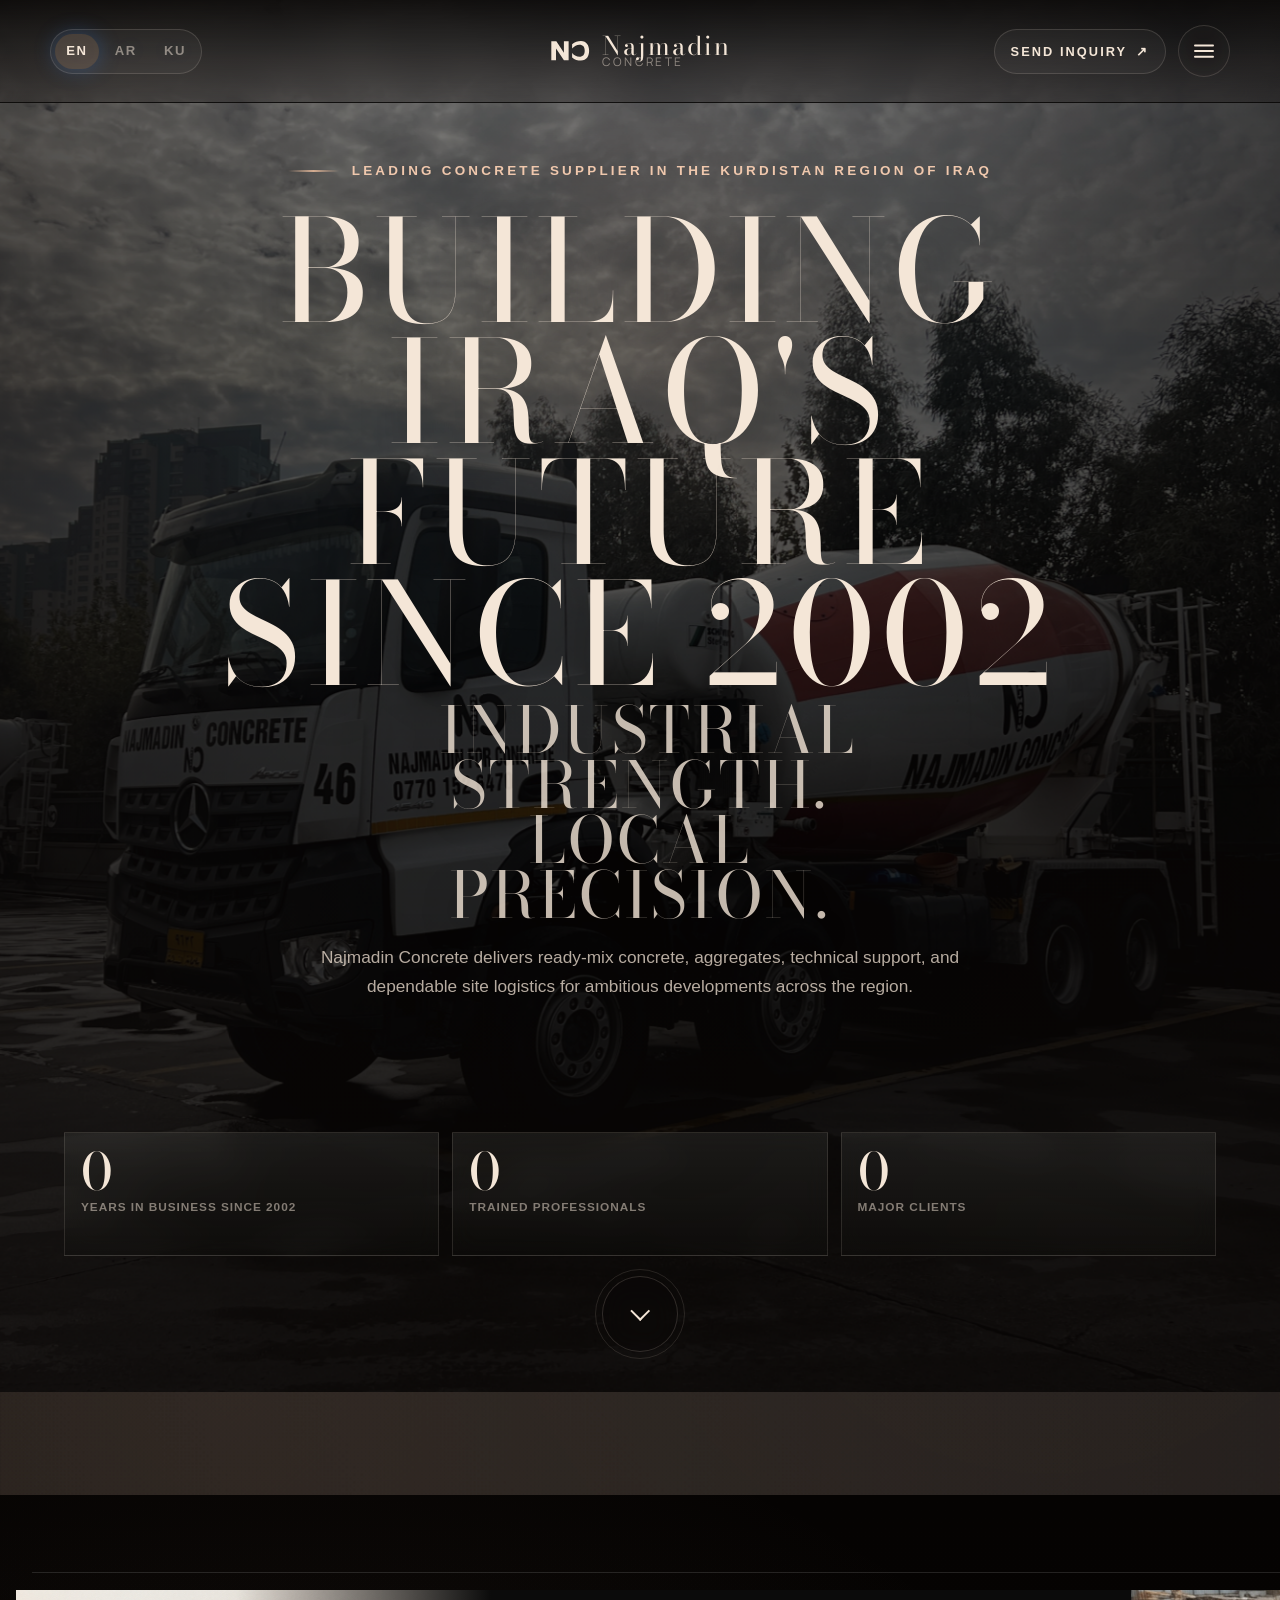
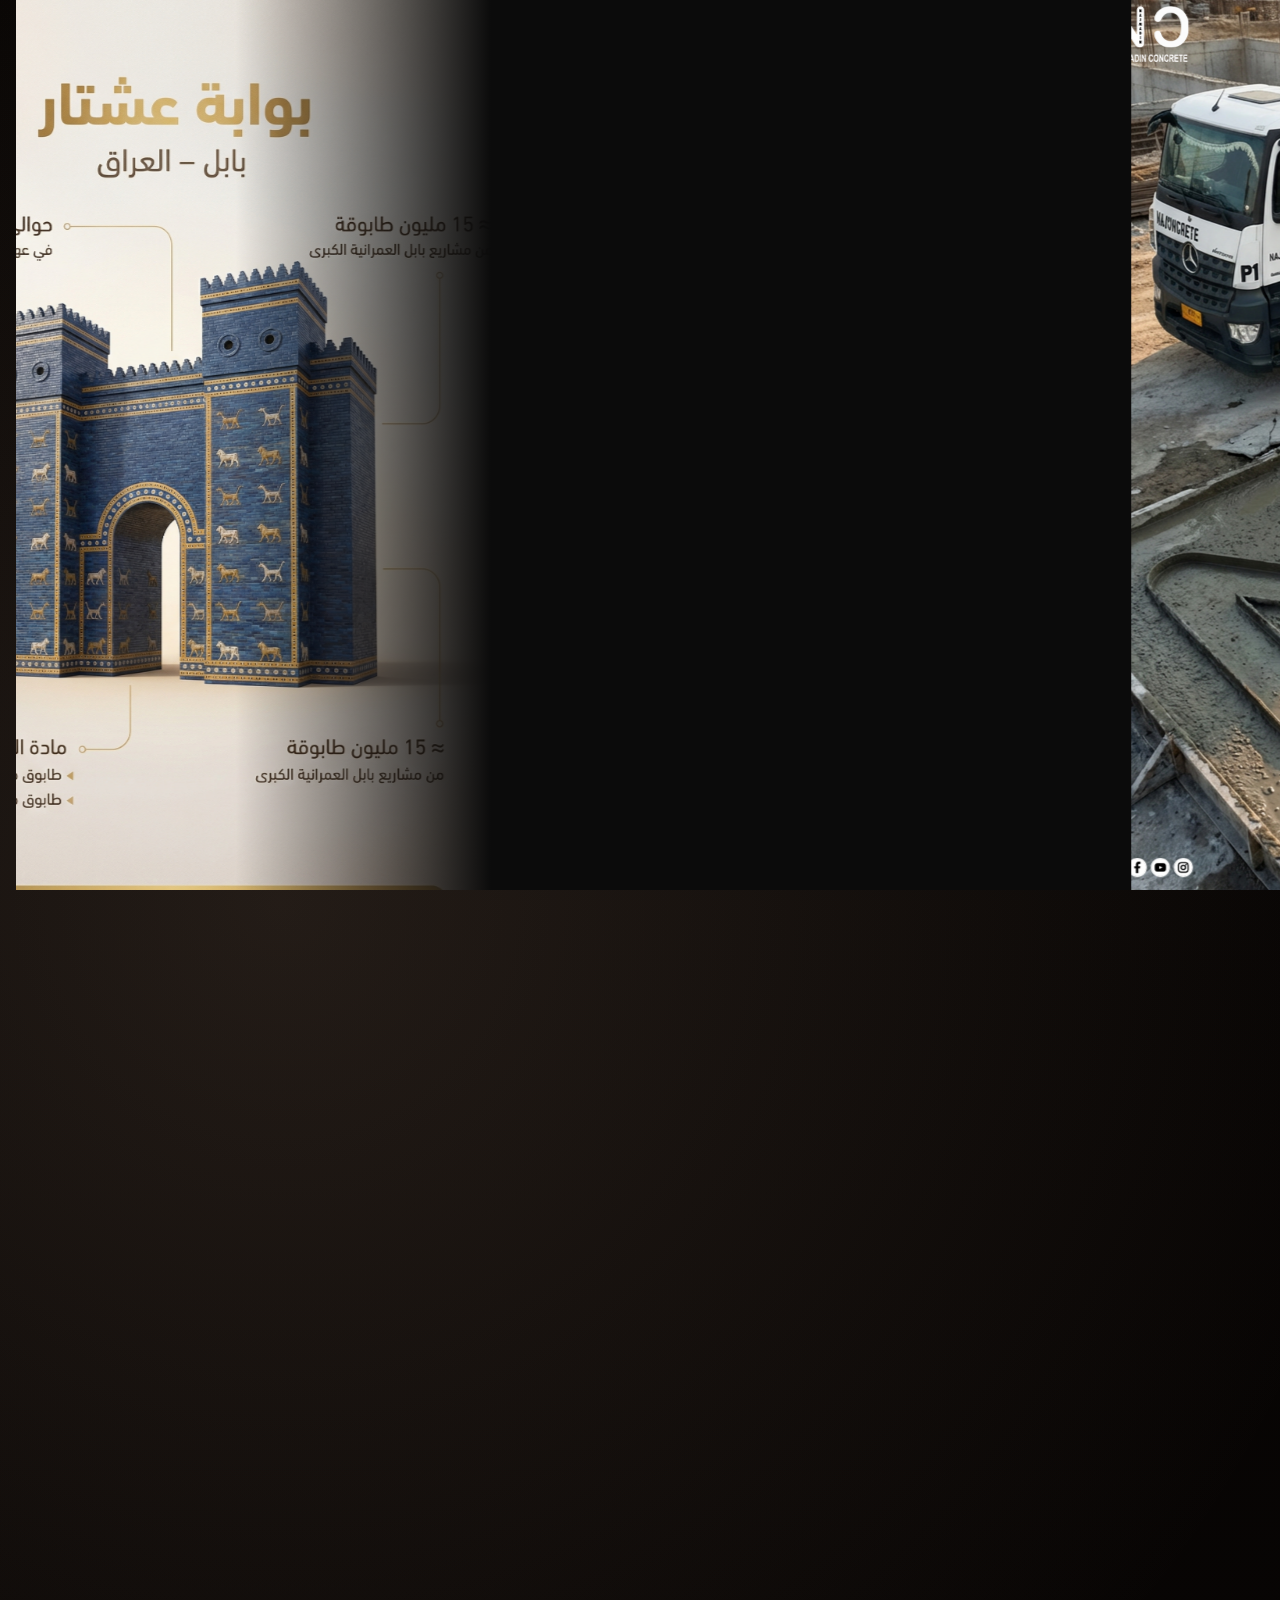
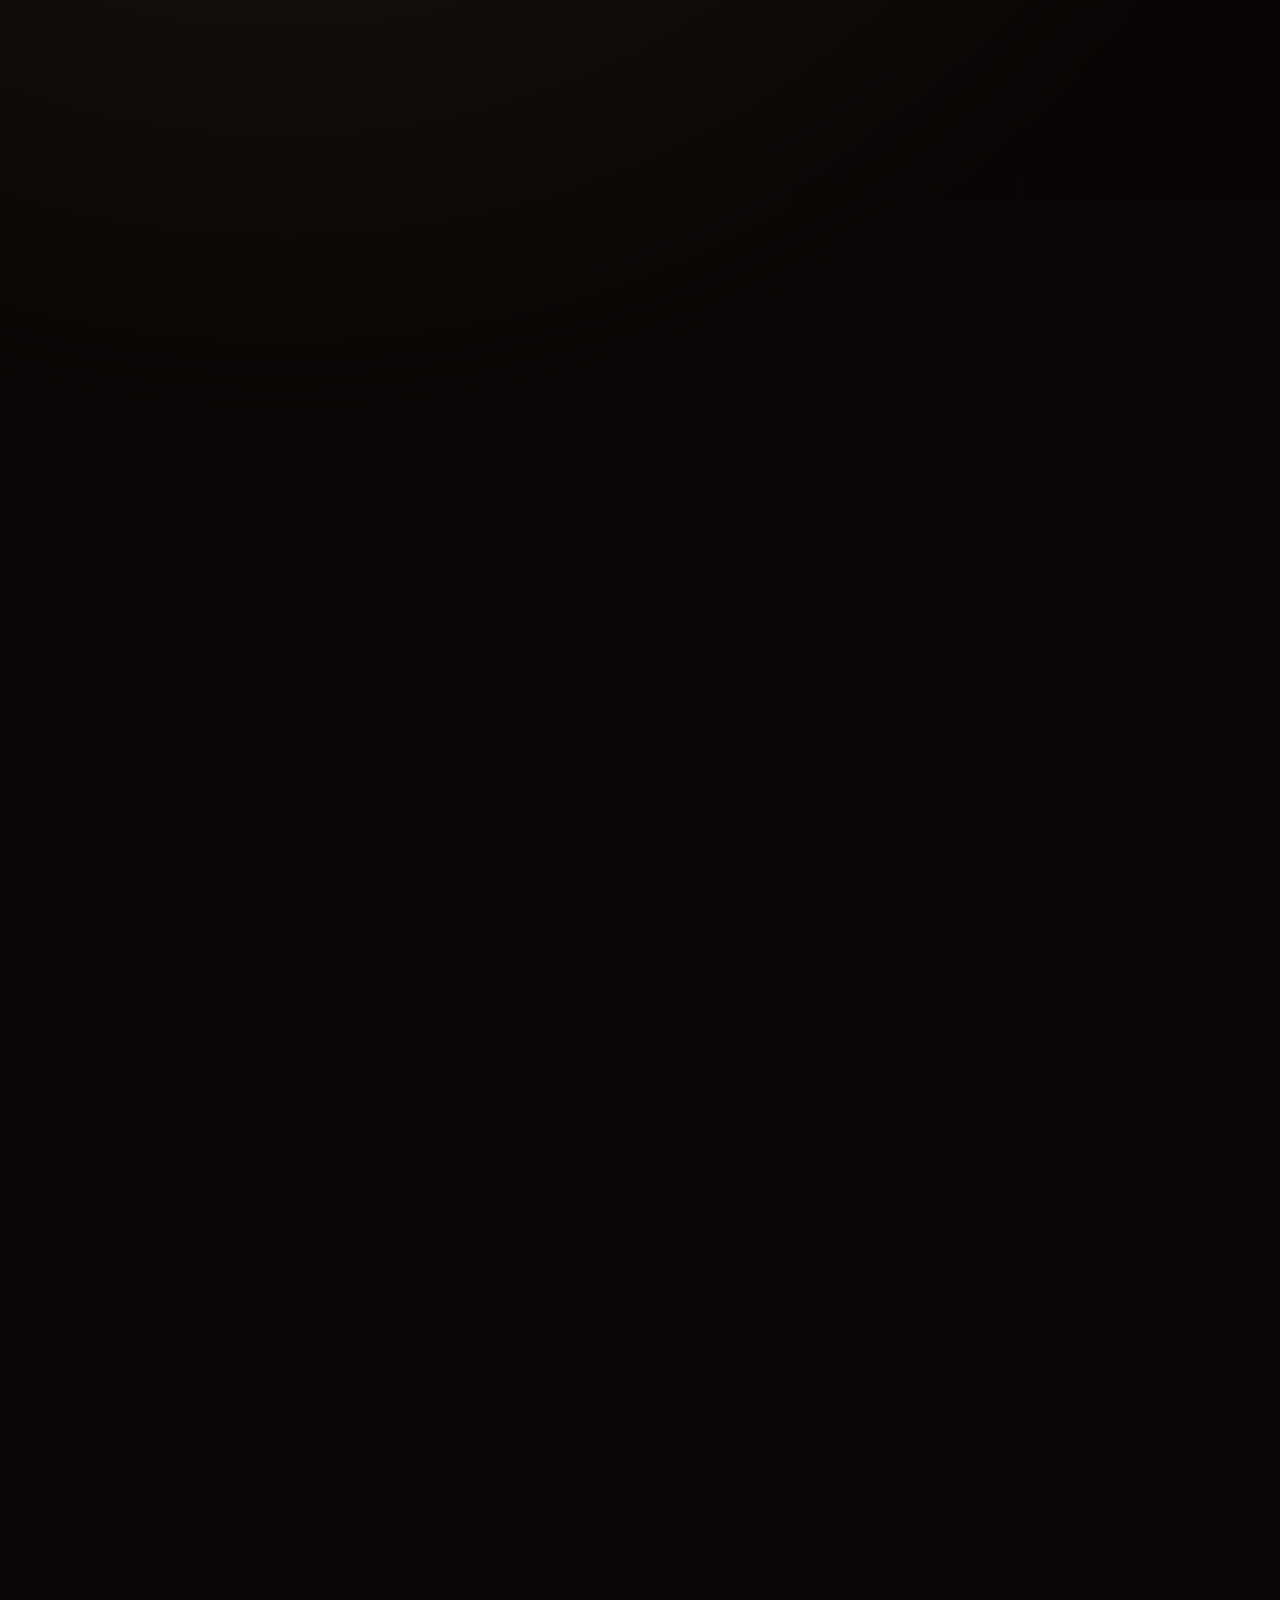
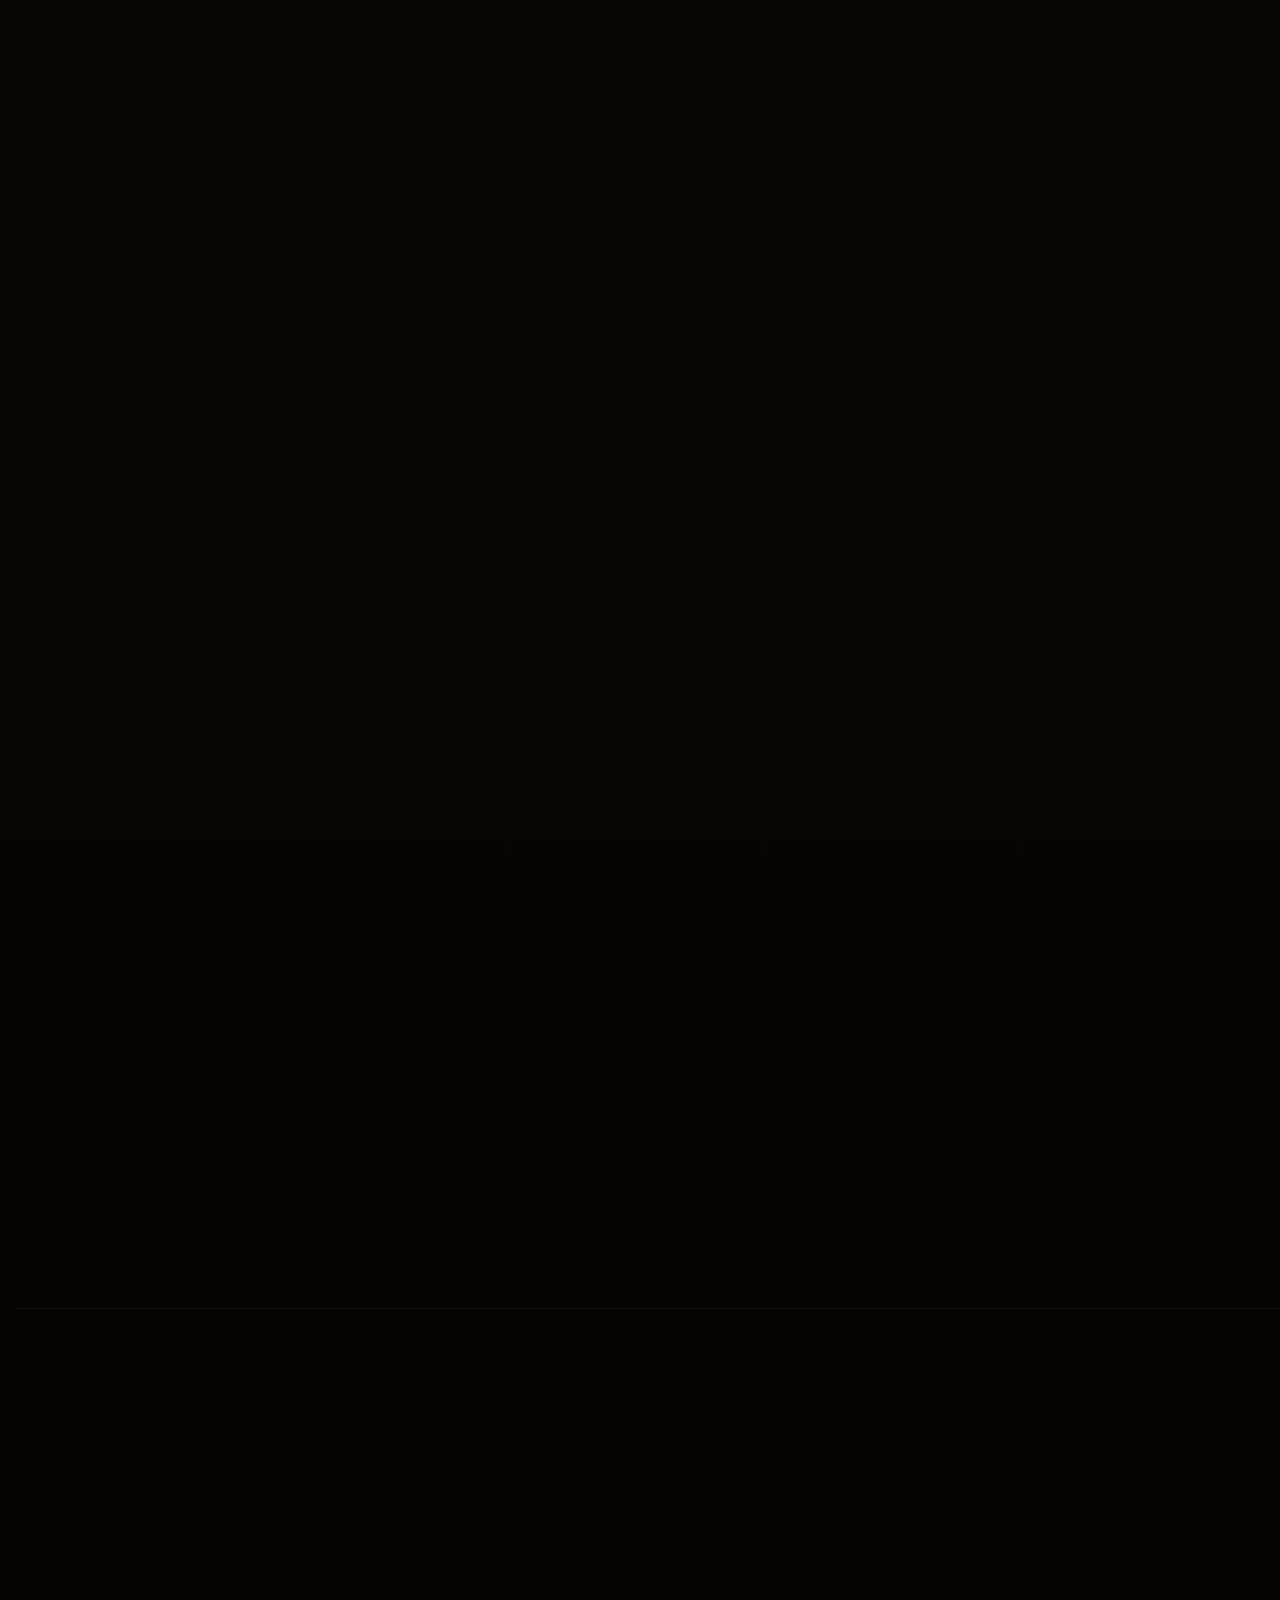
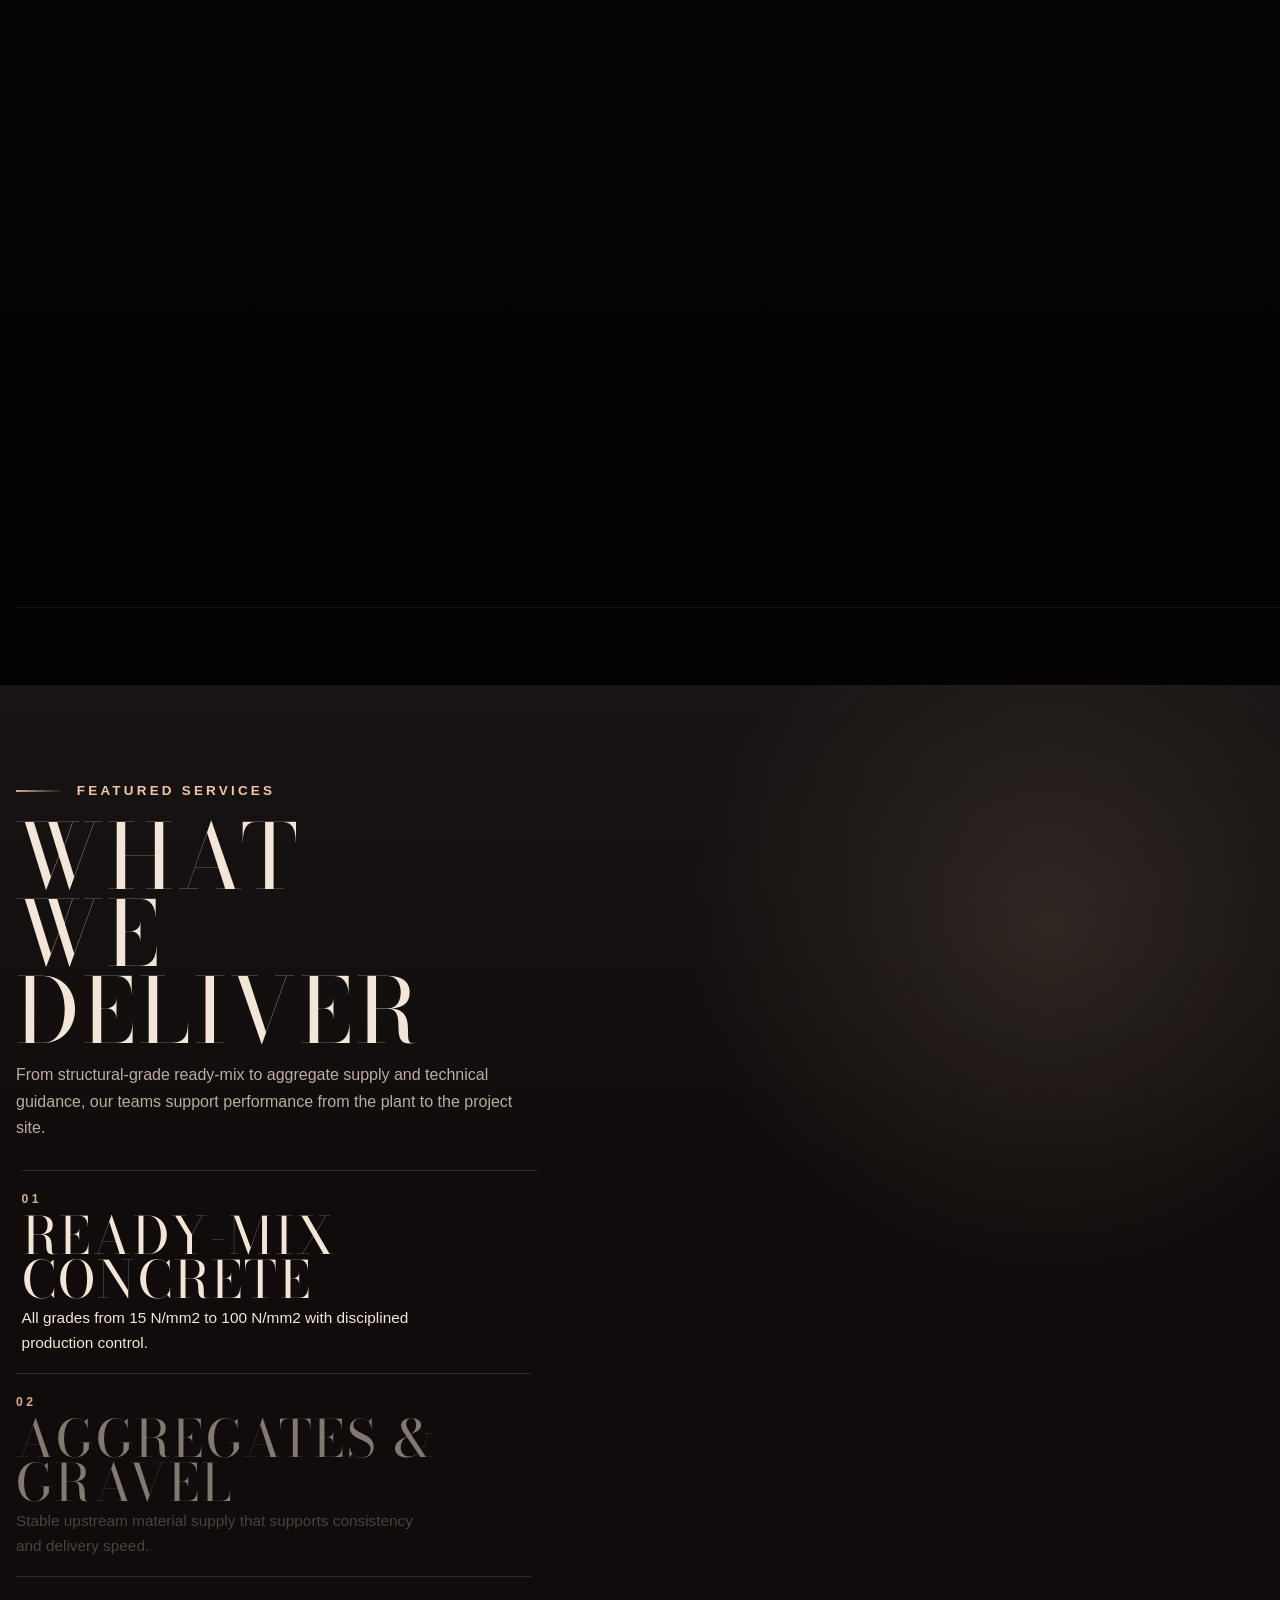
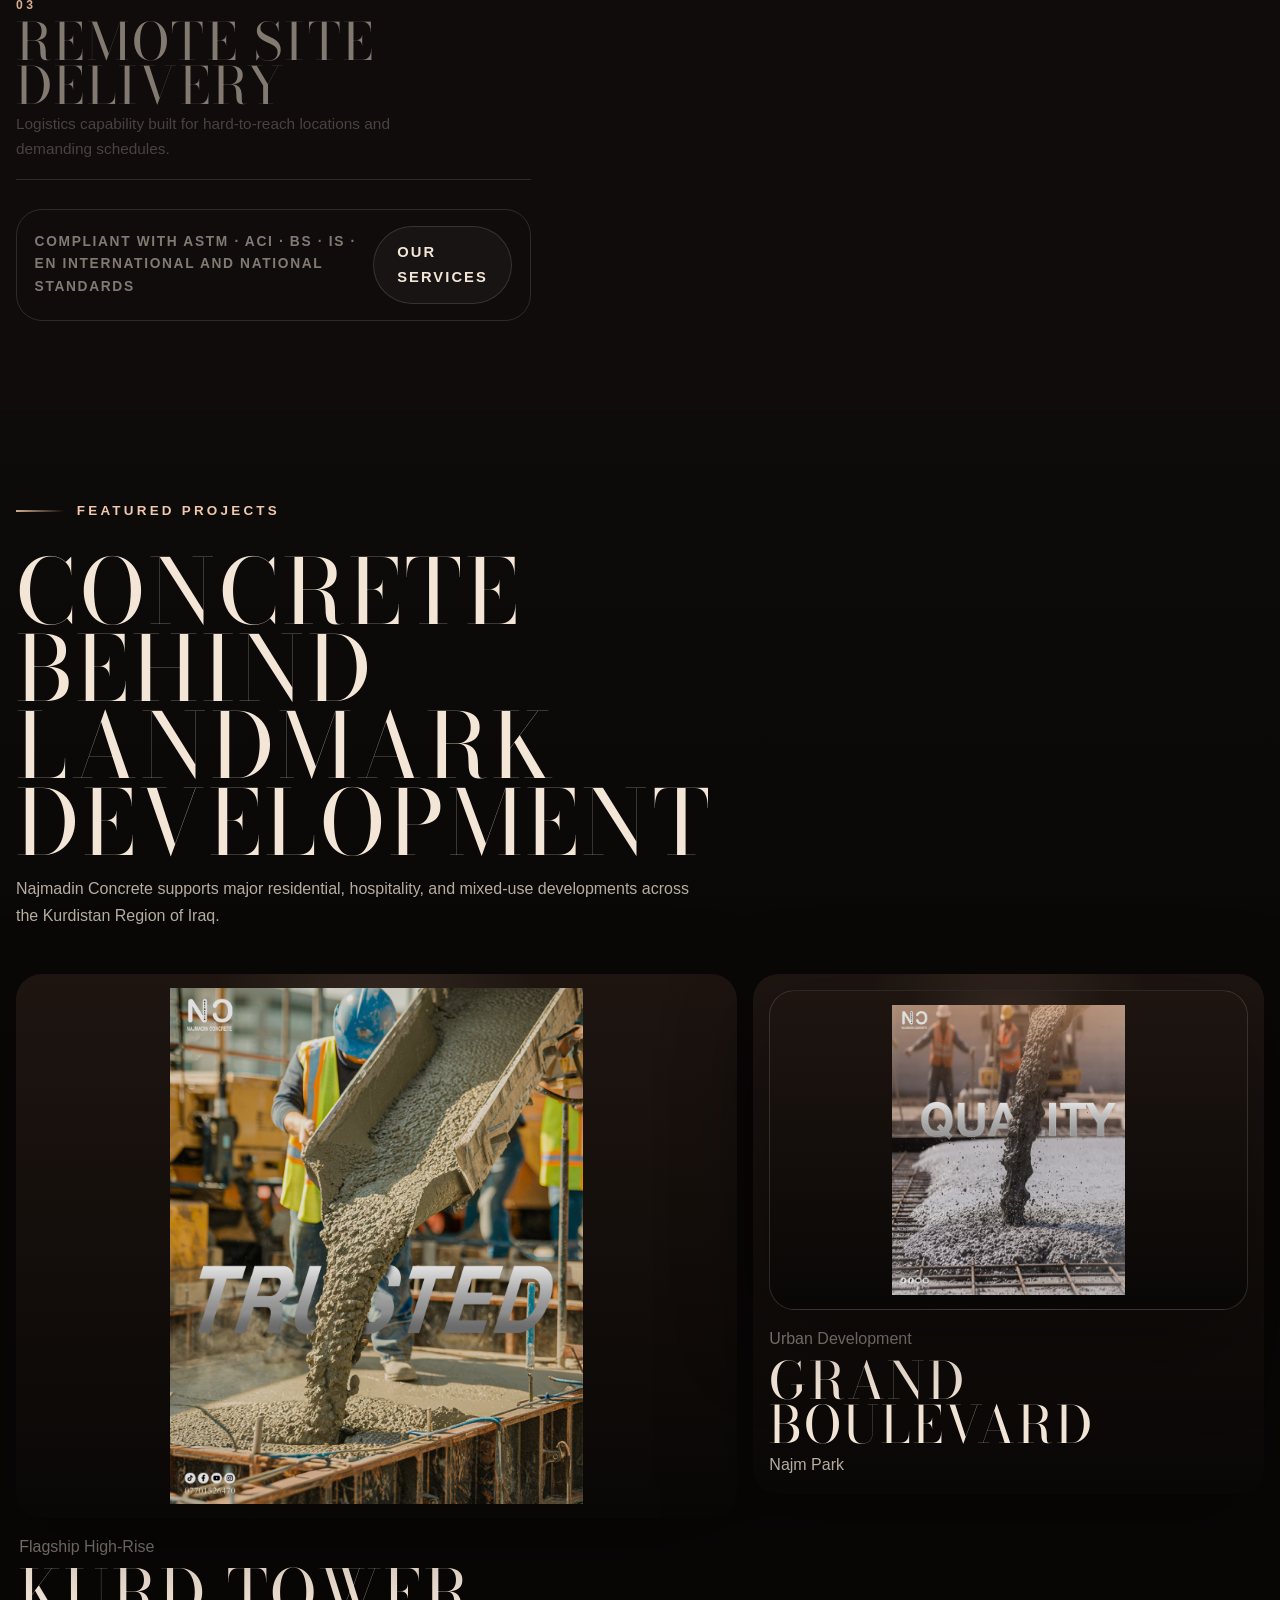
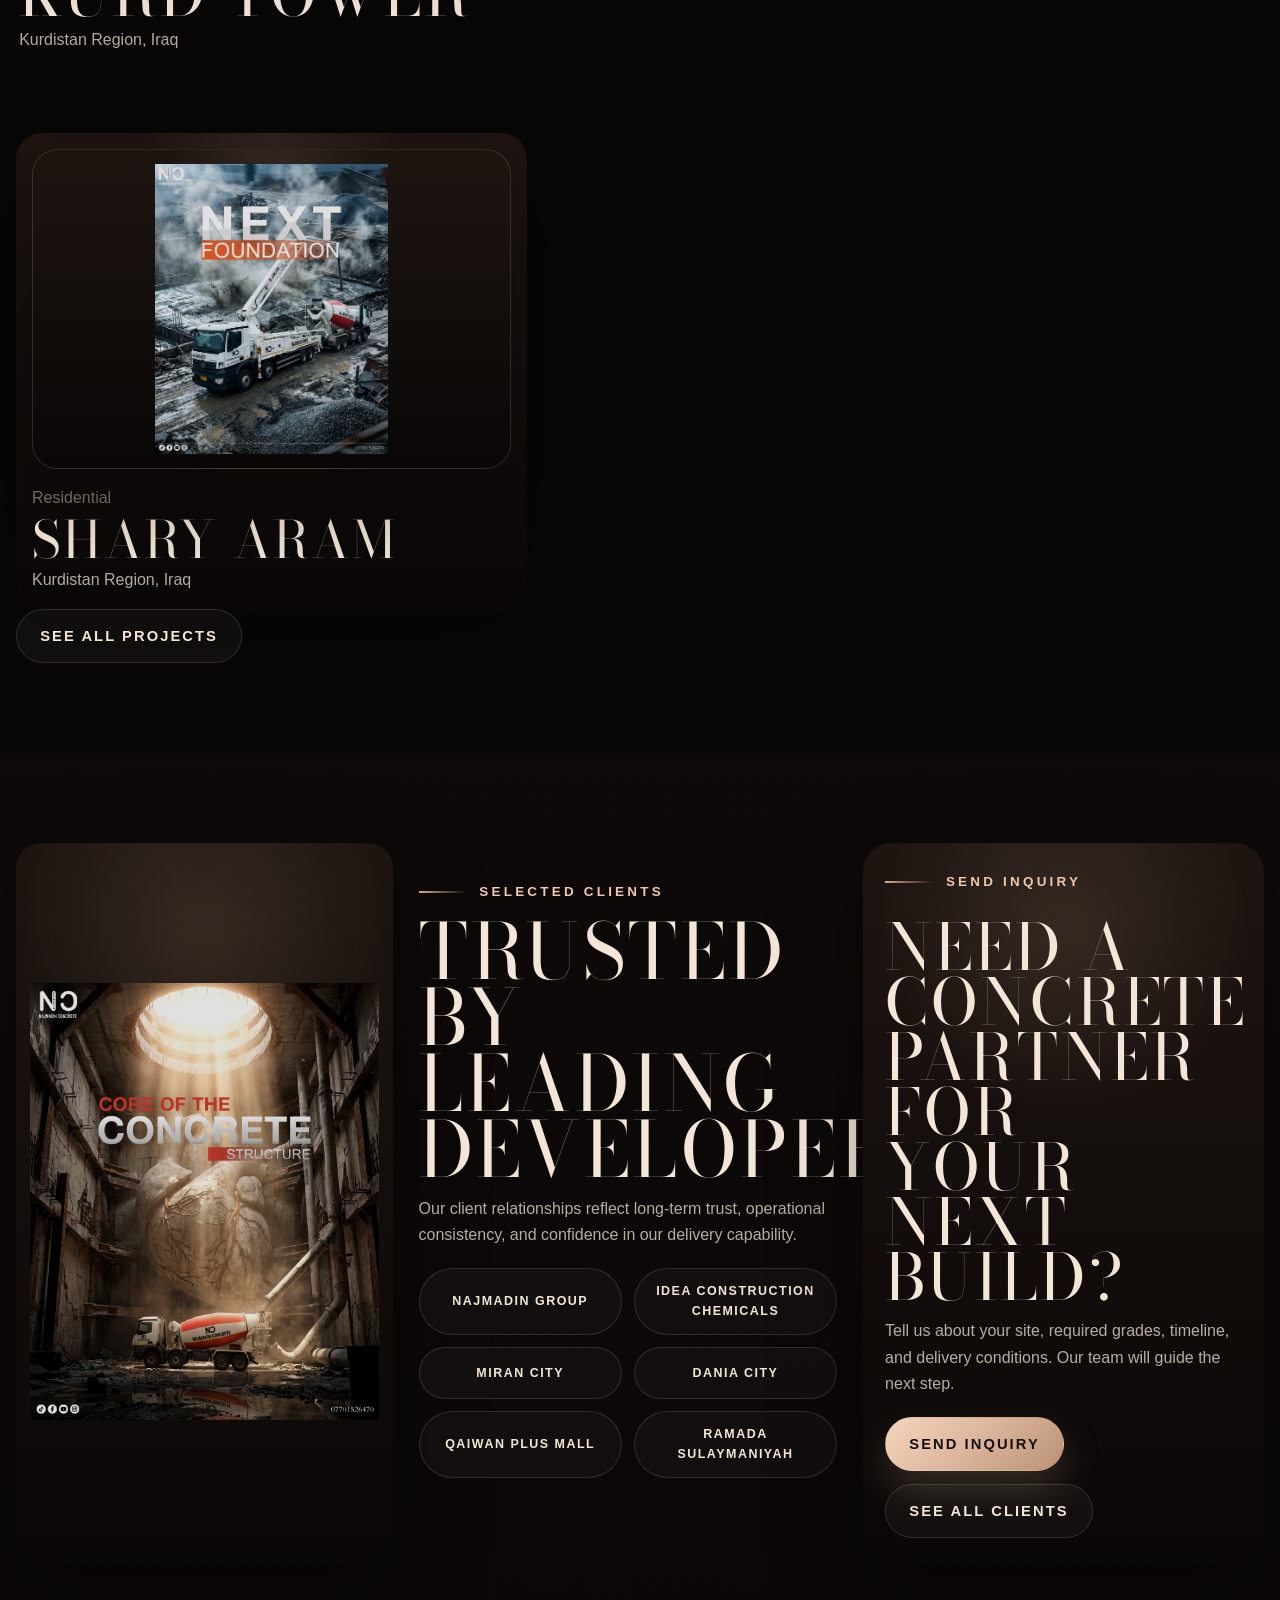
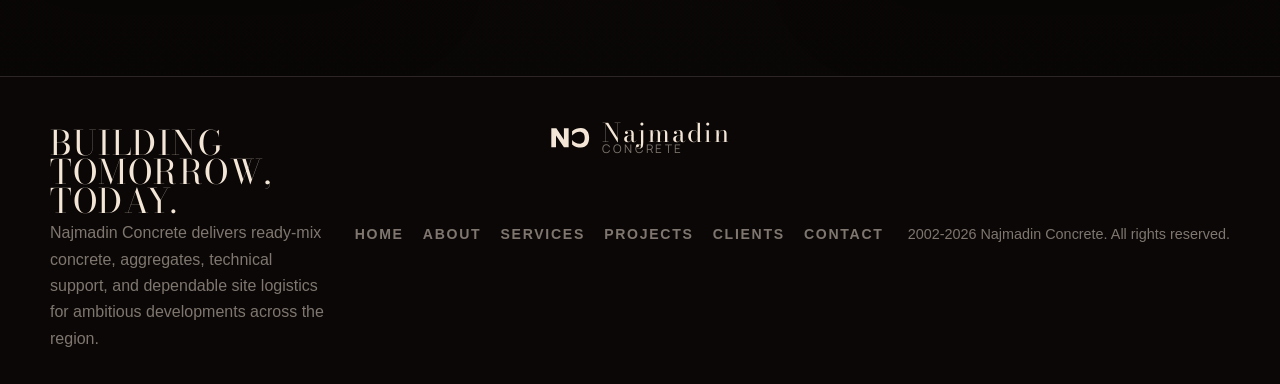
==== index.html @ 63fcccff "Wrap translation strings for readability Reformat long translation entries in app.js by splitting le" ====
<!doctype html>
<html lang="en">
  <head>
    <meta charset="UTF-8" />
    <meta name="viewport" content="width=device-width, initial-scale=1.0" />
    <title>Najmadin Concrete | Building Iraq's Future Since 2002</title>
    <meta
      name="description"
      content="Najmadin Concrete is a leading ready-mix concrete and aggregate supplier in the Kurdistan Region of Iraq, delivering durable solutions since 2002."
    />
    <link rel="preconnect" href="https://fonts.googleapis.com" />
    <link rel="preconnect" href="https://fonts.gstatic.com" crossorigin />
    <link
      href="https://fonts.googleapis.com/css2?family=Bebas+Neue&amp;family=Inter:wght@400;500;600;700;800&amp;family=Tajawal:wght@400;500;700;800&amp;display=swap"
      rel="stylesheet"
    />
    <link rel="stylesheet" href="styles.css" />
    <style>
      *,
      *::before,
      *::after {
        box-sizing: border-box;
        margin: 0;
        padding: 0;
      }
      body {
        background: #0b0b0b;
        color: #fff;
        font-family: "Montserrat", sans-serif;
        overflow-x: hidden;
      }

      /* ── FAKE SECTIONS ───────────────────────────────────────────── */
      .fake-section {
        height: 100vh;
        display: flex;
        align-items: center;
        justify-content: center;
        font-family: "Cormorant Garamond", serif;
        font-size: clamp(2.5rem, 6vw, 5rem);
        font-weight: 300;
        letter-spacing: 0.08em;
        text-transform: uppercase;
        color: rgba(184, 147, 106, 0.2);
        border-bottom: 1px solid rgba(255, 255, 255, 0.05);
      }

      /* ── SCROLL HIJACK STRUCTURE ─────────────────────────────────── */

      /*
  The trick:
  - .hijack-outer is tall (height = 100vh * number of slides)
    This creates the scrollable "space" for the locked section
  - .hijack-sticky sits inside it and is position:sticky top:0
    It locks to the viewport while .hijack-outer is in view
  - .hijack-track is the horizontal strip of all slides
    Its translateX is driven by scroll progress through JS
*/

      .hijack-outer {
        /* Total scroll distance = (slides - 1) × 100vh + 100vh for the panel itself */
        /* 4 slides = 5 × 100vh total height */
        height: 500vh;
        position: relative;
      }

      .hijack-sticky {
        position: sticky;
        top: 0;
        height: 100vh;
        overflow: hidden; /* clips the track as it moves */
      }

      /* Progress bar */
      .progress-bar {
        position: absolute;
        bottom: 0;
        left: 0;
        height: 2px;
        width: 0%;
        background: linear-gradient(90deg, rgba(184, 147, 106, 0.4), #b8936a);
        z-index: 10;
        transition: width 0.05s linear;
      }

      /* Slide counter */
      .slide-counter {
        position: absolute;
        bottom: 2.5rem;
        right: 3rem;
        z-index: 10;
        font-size: 0.65rem;
        letter-spacing: 0.18em;
        text-transform: uppercase;
        color: rgba(255, 255, 255, 0.3);
        display: flex;
        align-items: center;
        gap: 0.5rem;
      }

      .slide-counter .current {
        color: #b8936a;
        font-size: 1.1rem;
        font-family: "Cormorant Garamond", serif;
        font-weight: 300;
        transition: all 0.3s ease;
      }

      /* Scroll lock hint */
      .lock-hint {
        position: absolute;
        top: 2rem;
        left: 50%;
        transform: translateX(-50%);
        z-index: 10;
        font-size: 0.6rem;
        letter-spacing: 0.18em;
        text-transform: uppercase;
        color: rgba(255, 255, 255, 0.2);
        opacity: 0;
        transition: opacity 0.5s;
        white-space: nowrap;
      }

      .lock-hint.visible {
        opacity: 1;
      }

      /* ── TRACK: moves horizontally ───────────────────────────────── */
      .hijack-track {
        display: flex;
        width: 400vw; /* 4 slides × 100vw each */
        height: 100%;
        will-change: transform;
        /* NO transition here — JS drives it directly via requestAnimationFrame */
      }

      /* ── INDIVIDUAL SLIDE ────────────────────────────────────────── */
      .slide {
        width: 100vw;
        height: 100vh;
        flex-shrink: 0;
        display: grid;
        grid-template-columns: 1fr 1fr;
        overflow: hidden;
        position: relative;
      }

      /* Image half */
      .slide__img {
        position: relative;
        overflow: hidden;
      }

      .slide__img-inner {
        position: absolute;
        inset: -5%;
        background-size: cover;
        background-position: center;
        /* Each slide gets its own warm tint as a placeholder */
      }

      /* Gradient overlay on image */
      .slide__img::after {
        content: "";
        position: absolute;
        inset: 0;
        background: linear-gradient(90deg, transparent 60%, #0b0b0b 100%);
        z-index: 1;
      }

      /* Text half */
      .slide__content {
        background: #0b0b0b;
        display: flex;
        flex-direction: column;
        justify-content: center;
        padding: clamp(2.5rem, 5vw, 5.5rem);
        position: relative;
      }

      /* Vertical slide number — decorative */
      .slide__bg-num {
        position: absolute;
        right: -0.02em;
        bottom: -0.1em;
        font-family: "Cormorant Garamond", serif;
        font-size: 18rem;
        font-weight: 300;
        color: rgba(255, 255, 255, 0.025);
        line-height: 1;
        pointer-events: none;
        user-select: none;
      }

      .slide__overline {
        font-size: 0.6rem;
        font-weight: 500;
        letter-spacing: 0.2em;
        text-transform: uppercase;
        color: #b8936a;
        margin-bottom: 1.75rem;
      }

      .slide__headline {
        font-family: "Cormorant Garamond", serif;
        font-weight: 300;
        font-size: clamp(3rem, 5.5vw, 6rem);
        text-transform: uppercase;
        letter-spacing: 0.03em;
        line-height: 0.92;
        margin-bottom: 2rem;
      }

      .slide__headline .gold {
        color: rgba(184, 147, 106, 0.7);
        display: block;
      }
      .slide__headline .white {
        color: #fff;
        display: block;
      }

      .slide__divider {
        width: 48px;
        height: 1px;
        background: rgba(184, 147, 106, 0.35);
        margin-bottom: 2rem;
      }

      .slide__body {
        font-size: 0.68rem;
        font-weight: 300;
        letter-spacing: 0.1em;
        text-transform: uppercase;
        color: rgba(255, 255, 255, 0.45);
        line-height: 2.3;
        max-width: 360px;
      }

      /* ── SLIDE CONTENT ENTRANCE ANIMATIONS ──────────────────────── */
      /* Each slide's content animates in when that slide becomes active */
      .slide__content > * {
        opacity: 0;
        transform: translateY(22px);
        transition:
          opacity 0.7s ease,
          transform 0.7s ease;
      }

      .slide.active .slide__overline {
        opacity: 1;
        transform: none;
        transition-delay: 0.05s;
      }
      .slide.active .slide__headline {
        opacity: 1;
        transform: none;
        transition-delay: 0.18s;
      }
      .slide.active .slide__divider {
        opacity: 1;
        transform: none;
        transition-delay: 0.32s;
      }
      .slide.active .slide__body {
        opacity: 1;
        transform: none;
        transition-delay: 0.44s;
      }
      .slide.active .slide__bg-num {
        opacity: 1;
        transform: none;
        transition-delay: 0s;
      }

      /* Image Ken Burns per slide */
      .slide__img-inner {
        transform: scale(1.06);
        transition: transform 1.4s cubic-bezier(0.16, 1, 0.3, 1);
      }
      .slide.active .slide__img-inner {
        transform: scale(1);
      }

      /* ── SLIDE PLACEHOLDER IMAGES (color blocks) ─────────────────── */
      .slide:nth-child(1) .slide__img-inner {
        background-color: #2a1c0e;
        background-image: radial-gradient(
          ellipse 70% 80% at 50% 40%,
          #5a3a1a 0%,
          #1a0e06 100%
        );
      }
      .slide:nth-child(2) .slide__img-inner {
        background-color: #0a1525;
        background-image: radial-gradient(
          ellipse 70% 80% at 50% 40%,
          #1a3a5a 0%,
          #050d1a 100%
        );
      }
      .slide:nth-child(3) .slide__img-inner {
        background-color: #121a12;
        background-image: radial-gradient(
          ellipse 70% 80% at 50% 40%,
          #203520 0%,
          #0a120a 100%
        );
      }
      .slide:nth-child(4) .slide__img-inner {
        background-color: #1a0f1a;
        background-image: radial-gradient(
          ellipse 70% 80% at 50% 40%,
          #3a1a3a 0%,
          #0f080f 100%
        );
      }

      /* SVG texture on each image */
      .slide__img-texture {
        position: absolute;
        inset: 0;
        z-index: 0;
        opacity: 0.06;
        background-image: url("data:image/svg+xml,%3Csvg xmlns='http://www.w3.org/2000/svg' width='60' height='60'%3E%3Cpath d='M0 0h60v60H0z' fill='none' stroke='white' stroke-width='0.5'/%3E%3C/svg%3E");
        background-size: 60px 60px;
      }

      /* Handle image display */
      .slide__img img {
        position: absolute;
        inset: 0;
        width: 100%;
        height: 100%;
        object-fit: cover;
        object-position: center;
      }

      /* ── MOBILE RESPONSIVE ────────────────────────────────────────── */
      @media (max-width: 1180px) {
        .hijack-outer {
          height: auto;
        }

        .hijack-sticky {
          position: static;
          height: auto;
          overflow: visible;
        }

        .progress-bar,
        .lock-hint,
        .slide-counter {
          display: none;
        }

        .hijack-track {
          display: flex;
          flex-direction: column;
          width: 100%;
          height: auto;
          gap: 0;
        }

        .slide {
          width: 100%;
          height: auto;
          flex-shrink: 1;
          display: grid;
          grid-template-columns: 1fr;
          grid-template-rows: auto auto;
          gap: 0;
          overflow: visible;
          position: relative;
          padding-bottom: 2.5rem;
          border-bottom: 1px solid rgba(255, 255, 255, 0.05);
        }

        .slide:last-child {
          border-bottom: none;
          padding-bottom: 0;
        }

        .slide__img {
          position: relative;
          width: 100%;
          height: 320px;
          overflow: hidden;
          border-radius: 12px;
        }

        .slide__img::after {
          background: linear-gradient(180deg, transparent 60%, #0b0b0b 100%);
        }

        .slide__img img {
          position: absolute;
          inset: 0;
          width: 100%;
          height: 100%;
          object-fit: cover;
          object-position: center;
        }

        .slide__content {
          background: transparent;
          display: flex;
          flex-direction: column;
          justify-content: flex-start;
          padding: 1.75rem 1.5rem;
          position: relative;
          order: 2;
        }

        .slide__bg-num {
          display: none;
        }

        .slide__overline {
          font-size: 0.58rem;
          margin-bottom: 1.1rem;
        }

        .slide__headline {
          font-size: clamp(2rem, 7vw, 3.5rem);
          margin-bottom: 1.3rem;
          line-height: 1.1;
        }

        .slide__divider {
          width: 40px;
          margin-bottom: 1.1rem;
        }

        .slide__body {
          font-size: 0.7rem;
          line-height: 1.85;
          max-width: 100%;
          color: rgba(255, 255, 255, 0.55);
          letter-spacing: 0.08em;
        }

        .slide__content > * {
          opacity: 1;
          transform: none;
          transition: none;
        }

        .fake-section {
          height: auto;
          min-height: 50vh;
          padding: 2rem 1.5rem;
          font-size: clamp(1.4rem, 5vw, 2rem);
        }
      }

      @media (max-width: 768px) {
        .slide__img {
          height: 260px;
        }

        .slide__content {
          padding: 1.5rem 1rem;
        }

        .slide__headline {
          font-size: clamp(1.7rem, 6vw, 2.8rem);
          margin-bottom: 1rem;
        }

        .slide__overline {
          font-size: 0.55rem;
          margin-bottom: 0.9rem;
        }

        .slide__body {
          font-size: 0.65rem;
          line-height: 1.7;
        }

        .fake-section {
          padding: 1.5rem 1rem;
          font-size: clamp(1.2rem, 4vw, 1.8rem);
        }
      }
    </style>
    <script src="app.js" defer></script>
  </head>
  <body class="page page-home" data-page="home">
    <div class="site-shell">
      <div class="motion-cursor" aria-hidden="true">
        <span class="motion-cursor__dot"></span>
        <span class="motion-cursor__ring"></span>
      </div>

      <div class="home-preloader" data-home-preloader aria-hidden="true">
        <div class="home-preloader__sheet">
          <p
            class="eyebrow home-preloader__eyebrow"
            data-i18n="home.hero.eyebrow"
          >
            Leading Concrete Supplier In The Kurdistan Region Of Iraq
          </p>
          <div class="home-preloader__title">
            <span class="display" data-i18n="brand.title">Najmadin</span>
            <span class="display" data-i18n="brand.subtitle">Concrete</span>
          </div>
        </div>
      </div>

      <header class="site-header" id="top">
        <div class="container header-row">
          <a
            class="brand"
            href="index.html"
            data-i18n-aria-label="common.home_label"
          >
            <span class="brand-mark" aria-hidden="true">
              <svg viewBox="0 0 132 80" fill="currentColor">
                <path d="M6 70V10H22L46 46V10H61V70H46L21 33V70H6Z"></path>
                <path
                  d="M72 19C80 12 90 9 100 9C118 9 126 23 126 40C126 57 118 71 100 71C90 71 80 68 72 61V47C79 55 87 59 95 59C107 59 112 52 112 40C112 28 107 21 95 21C87 21 79 25 72 33V19Z"
                ></path>
              </svg>
            </span>
            <span class="brand-copy">
              <strong data-i18n="brand.title">Najmadin</strong>
              <span data-i18n="brand.subtitle">Concrete</span>
            </span>
          </a>

          <div class="header-actions">
            <div
              class="language-switcher"
              role="group"
              data-i18n-aria-label="common.language_label"
            >
              <button type="button" data-lang="en" aria-pressed="true">
                EN
              </button>
              <button type="button" data-lang="ar" aria-pressed="false">
                AR
              </button>
              <button type="button" data-lang="ku" aria-pressed="false">
                KU
              </button>
            </div>

            <a class="header-cta" href="contact.html" data-i18n="button.inquiry"
              >Send Inquiry</a
            >

            <button
              class="nav-toggle"
              type="button"
              aria-expanded="false"
              data-i18n-aria-label="common.menu"
            >
              <span></span>
            </button>

            <nav class="nav-panel" aria-label="Primary navigation">
              <ul class="nav-links">
                <li>
                  <a
                    class="nav-link"
                    href="index.html"
                    data-page-link="home"
                    data-i18n="nav.home"
                    >Home</a
                  >
                </li>
                <li>
                  <a
                    class="nav-link"
                    href="about.html"
                    data-page-link="about"
                    data-i18n="nav.about"
                    >About</a
                  >
                </li>
                <li>
                  <a
                    class="nav-link"
                    href="services.html"
                    data-page-link="services"
                    data-i18n="nav.services"
                    >Services</a
                  >
                </li>
                <li>
                  <a
                    class="nav-link"
                    href="projects.html"
                    data-page-link="projects"
                    data-i18n="nav.projects"
                    >Projects</a
                  >
                </li>
                <li>
                  <a
                    class="nav-link"
                    href="clients.html"
                    data-page-link="clients"
                    data-i18n="nav.clients"
                    >Clients</a
                  >
                </li>
                <li>
                  <a
                    class="nav-link"
                    href="contact.html"
                    data-page-link="contact"
                    data-i18n="nav.contact"
                    >Contact</a
                  >
                </li>
              </ul>
              <figure class="home-nav-preview poster-frame" aria-hidden="true">
                <img src="assets/images/33%20(1).jpg" alt="" />
              </figure>
            </nav>
          </div>
        </div>
      </header>

      <main class="page-main home-page-main">
        <section
          class="section section-cut home-entrance"
          data-home-scene
          data-surface="dark"
        >
          <div class="home-entrance-media" aria-hidden="true">
            <figure class="home-entrance-media-main" data-home-depth="9">
              <img
                src="assets/images/IMG_2445%20(1).JPG"
                alt="Najmadin Concrete fleet"
              />
            </figure>
          </div>

          <div class="container-wide home-entrance-shell">
            <article class="home-entrance-copy">
              <span
                class="eyebrow reveal is-visible"
                data-i18n="home.hero.eyebrow"
              >
                Leading Concrete Supplier In The Kurdistan Region Of Iraq
              </span>
              <h1
                class="display home-entrance-title reveal is-visible"
                data-i18n="home.hero.title"
              >
                Building Iraq's Future Since 2002
              </h1>
              <p
                class="display home-entrance-subtitle reveal is-visible"
                data-delay="1"
                data-i18n="home.story.title"
              >
                Industrial Strength. Local Precision.
              </p>
              <p
                class="home-entrance-body reveal is-visible"
                data-delay="2"
                data-i18n="home.hero.body"
              >
                Najmadin Concrete delivers ready-mix concrete, aggregates,
                technical support, and dependable site logistics for ambitious
                developments across the region.
              </p>
            </article>

            <div class="home-entrance-footer reveal is-visible" data-delay="2">
              <div class="home-entrance-stats">
                <article class="home-entrance-stat">
                  <div
                    class="metric-number display"
                    data-count="20"
                    data-suffix="+"
                  >
                    0
                  </div>
                  <div class="metric-label" data-i18n="common.stats.years">
                    Years In Business Since 2002
                  </div>
                </article>
                <article class="home-entrance-stat">
                  <div
                    class="metric-number display"
                    data-count="200"
                    data-suffix="+"
                  >
                    0
                  </div>
                  <div class="metric-label" data-i18n="common.stats.people">
                    Trained Professionals
                  </div>
                </article>
                <article class="home-entrance-stat">
                  <div
                    class="metric-number display"
                    data-count="15"
                    data-suffix="+"
                  >
                    0
                  </div>
                  <div class="metric-label" data-i18n="common.stats.clients">
                    Major Clients
                  </div>
                </article>
              </div>

              <a
                class="home-entrance-next"
                href="#home-story"
                aria-label="Next section"
              >
                <span aria-hidden="true"></span>
              </a>
            </div>
          </div>
        </section>

        <section
          class="section section-cut home-editorial"
          id="home-story"
          data-surface="dark"
          data-editorial-slider
        >
          <div class="container-wide home-editorial-stage">
            <div class="home-editorial-progress" aria-hidden="true">
              <span
                class="home-editorial-progress-label"
                data-i18n="home.story.scroll"
              >
                Scroll to move
              </span>
              <span class="home-editorial-progress-bar">
                <span data-editorial-progress-bar></span>
              </span>
            </div>

            <div class="hijack-outer" id="hijackOuter">
              <div class="hijack-sticky" id="hijackSticky">
                <div class="progress-bar" id="progressBar"></div>
                <div class="lock-hint" id="lockHint">— Scroll to explore —</div>
                <div class="slide-counter">
                  <span class="current" id="counterCurrent">1</span>
                  <span>/ 4</span>
                </div>

                <!-- The moving track -->
                <div class="hijack-track" id="hijackTrack">
                  <!-- SLIDE 1 -->
                  <div class="slide active" id="slide-0">
                    <div class="slide__img">
                      <img
                        src="assets/images/1 (1).jpg"
                        alt="Concrete foundation and placement"
                      />
                    </div>
                    <div class="slide__content">
                      <div class="slide__bg-num">1</div>
                      <span class="slide__overline">Trusted Placement</span>
                      <div class="slide__headline">
                        <span class="gold">Quality</span>
                        <span class="white">From The Start</span>
                      </div>
                      <div class="slide__divider"></div>
                      <p class="slide__body">
                        Ready-mix concrete engineered for precision and
                        durability. Every batch is quality-controlled and tested
                        for strength, ensuring your project meets the highest
                        standards from foundation to finish.
                      </p>
                    </div>
                  </div>

                  <!-- SLIDE 2 -->
                  <div class="slide" id="slide-1">
                    <div class="slide__img">
                      <img
                        src="assets/images/hf_20260401_222455_1656fbbf-3091-4c91-b098-c41ab9f0949e.png"
                        alt="Concrete delivery and logistics"
                      />
                    </div>
                    <div class="slide__content">
                      <div class="slide__bg-num">2</div>
                      <span class="slide__overline">Certified Delivery</span>
                      <div class="slide__headline">
                        <span class="gold">On Time</span>
                        <span class="white">Every Time</span>
                      </div>
                      <div class="slide__divider"></div>
                      <p class="slide__body">
                        Dedicated logistics teams coordinate delivery to urban
                        centers and remote sites alike. We protect your schedule
                        with reliable coordination and on-time arrival,
                        supporting demanding pours across the Kurdistan Region.
                      </p>
                    </div>
                  </div>

                  <!-- SLIDE 3 -->
                  <div class="slide" id="slide-2">
                    <div class="slide__img">
                      <img
                        src="assets/images/2 (1).jpg"
                        alt="Concrete production and quality control"
                      />
                    </div>
                    <div class="slide__content">
                      <div class="slide__bg-num">3</div>
                      <span class="slide__overline">Remote Reach</span>
                      <div class="slide__headline">
                        <span class="gold">Reaching</span>
                        <span class="white">Beyond Boundaries</span>
                      </div>
                      <div class="slide__divider"></div>
                      <p class="slide__body">
                        From urban centers to hard-to-reach project sites,
                        Najmadin Concrete maintains supply consistency. Our
                        logistics capability supports ambitious developments
                        wherever they are, with technical guidance at every
                        step.
                      </p>
                    </div>
                  </div>

                  <!-- SLIDE 4 -->
                  <div class="slide" id="slide-3">
                    <div class="slide__img">
                      <img
                        src="assets/images/4 (1).jpg"
                        alt="Industrial concrete production facility"
                      />
                    </div>
                    <div class="slide__content">
                      <div class="slide__bg-num">4</div>
                      <span class="slide__overline">Industrial Scale</span>
                      <div class="slide__headline">
                        <span class="gold">Strength</span>
                        <span class="white">At Every Grade</span>
                      </div>
                      <div class="slide__divider"></div>
                      <p class="slide__body">
                        From 15 to 100 N/mm², Najmadin Concrete produces
                        locally-manufactured solutions for every structural
                        demand. Disciplined production control and technical
                        support define our industrial capability and commitment
                        to your success.
                      </p>
                    </div>
                  </div>
                </div>
                <!-- /track -->
              </div>
              <!-- /sticky -->
            </div>
            <!-- /outer -->

            <!-- SECTION BELOW -->
            <div
              class="fake-section"
              style="border-top: 1px solid rgba(255, 255, 255, 0.05)"
            >
              Continue ↓
            </div>
          </div>
        </section>

        <section
          class="section section-cut home-service-lab"
          data-surface="dark"
        >
          <div class="container-wide home-service-lab-grid">
            <article class="home-service-lab-copy reveal">
              <span class="eyebrow" data-i18n="home.services.eyebrow">
                Featured Services
              </span>
              <h2 class="display" data-i18n="home.services.title">
                What We Deliver
              </h2>
              <p class="body-copy" data-i18n="home.services.body">
                From structural-grade ready-mix to aggregate supply and
                technical guidance, our teams support performance from the plant
                to the project site.
              </p>

              <div class="home-service-list">
                <button
                  class="home-service-item is-active"
                  type="button"
                  data-service-target="ready"
                >
                  <span class="home-service-index">01</span>
                  <span
                    class="home-service-name display"
                    data-i18n="home.services.card1.title"
                    >Ready-Mix Concrete</span
                  >
                  <span
                    class="home-service-text"
                    data-i18n="home.services.card1.body"
                    >All grades from 15 N/mm2 to 100 N/mm2 with disciplined
                    production control.</span
                  >
                </button>
                <button
                  class="home-service-item"
                  type="button"
                  data-service-target="aggregate"
                >
                  <span class="home-service-index">02</span>
                  <span
                    class="home-service-name display"
                    data-i18n="home.services.card2.title"
                    >Aggregates &amp; Gravel</span
                  >
                  <span
                    class="home-service-text"
                    data-i18n="home.services.card2.body"
                    >Stable upstream material supply that supports consistency
                    and delivery speed.</span
                  >
                </button>
                <button
                  class="home-service-item"
                  type="button"
                  data-service-target="remote"
                >
                  <span class="home-service-index">03</span>
                  <span
                    class="home-service-name display"
                    data-i18n="home.services.card3.title"
                    >Remote Site Delivery</span
                  >
                  <span
                    class="home-service-text"
                    data-i18n="home.services.card3.body"
                    >Logistics capability built for hard-to-reach locations and
                    demanding schedules.</span
                  >
                </button>
              </div>

              <div class="service-standard-strip reveal" data-delay="1">
                <p class="section-note" data-i18n="services.standards">
                  Compliant with ASTM · ACI · BS · IS · EN international and
                  national standards
                </p>
                <a
                  class="button button-secondary"
                  href="services.html"
                  data-i18n="button.services"
                  >Our Services</a
                >
              </div>
            </article>

            <div class="home-service-visual reveal" data-delay="1">
              <figure
                class="home-service-panel poster-frame is-active"
                data-service-image="ready"
              >
                <img src="assets/images/22.jpg" alt="" />
              </figure>
              <figure
                class="home-service-panel poster-frame"
                data-service-image="aggregate"
              >
                <img src="assets/images/33%20(1).jpg" alt="" />
              </figure>
              <figure
                class="home-service-panel poster-frame"
                data-service-image="remote"
              >
                <img src="assets/images/3%20(2).jpg" alt="" />
              </figure>
            </div>
          </div>
        </section>

        <section
          class="section section-cut home-project-journal"
          data-surface="dark"
        >
          <div class="container-wide">
            <div class="section-head reveal home-journal-head">
              <span class="eyebrow" data-i18n="home.projects.eyebrow">
                Featured Projects
              </span>
              <h2 class="display" data-i18n="home.projects.title">
                Concrete Behind Landmark Development
              </h2>
              <p data-i18n="home.projects.body">
                Najmadin Concrete supports major residential, hospitality, and
                mixed-use developments across the Kurdistan Region of Iraq.
              </p>
            </div>

            <div class="home-journal-grid">
              <article class="home-journal-feature reveal">
                <figure class="home-journal-feature-media poster-frame">
                  <img src="assets/images/33%20(1).jpg" alt="" />
                </figure>
                <div class="home-journal-feature-copy">
                  <span class="kicker" data-i18n="projects.kicker.flagship">
                    Flagship High-Rise
                  </span>
                  <h3 class="display">Kurd Tower</h3>
                  <p data-i18n="common.location_region">
                    Kurdistan Region, Iraq
                  </p>
                </div>
              </article>

              <article class="home-journal-card reveal" data-delay="1">
                <figure class="poster-frame">
                  <img src="assets/images/22.jpg" alt="" />
                </figure>
                <div class="home-journal-card-copy">
                  <span class="kicker" data-i18n="projects.kicker.urban">
                    Urban Development
                  </span>
                  <h3 class="display">Grand Boulevard</h3>
                  <p>Najm Park</p>
                </div>
              </article>

              <article class="home-journal-card reveal" data-delay="2">
                <figure class="poster-frame">
                  <img src="assets/images/3%20(2).jpg" alt="" />
                </figure>
                <div class="home-journal-card-copy">
                  <span class="kicker" data-i18n="projects.kicker.residential">
                    Residential
                  </span>
                  <h3 class="display">Shary Aram</h3>
                  <p data-i18n="common.location_region">
                    Kurdistan Region, Iraq
                  </p>
                </div>
              </article>
            </div>

            <div class="cta-actions reveal" data-delay="1">
              <a
                class="button button-secondary"
                href="projects.html"
                data-i18n="button.all_projects"
                >See All Projects</a
              >
            </div>
          </div>
        </section>

        <section
          class="section section-cut home-trust-band"
          data-surface="dark"
        >
          <div class="container-wide home-trust-grid">
            <figure class="home-trust-image poster-frame reveal">
              <img src="assets/images/4%20(1).jpg" alt="" />
            </figure>

            <article class="home-trust-copy reveal" data-delay="1">
              <span class="eyebrow" data-i18n="home.clients.eyebrow">
                Selected Clients
              </span>
              <h2 class="display" data-i18n="home.clients.title">
                Trusted By Leading Developers
              </h2>
              <p class="body-copy" data-i18n="home.clients.body">
                Our client relationships reflect long-term trust, operational
                consistency, and confidence in our delivery capability.
              </p>
              <div class="client-ribbon-grid">
                <span>Najmadin Group</span>
                <span>Idea Construction Chemicals</span>
                <span>Miran City</span>
                <span>Dania City</span>
                <span>Qaiwan Plus Mall</span>
                <span>Ramada Sulaymaniyah</span>
              </div>
            </article>

            <aside class="home-trust-cta reveal" data-delay="2">
              <span class="eyebrow" data-i18n="button.inquiry">
                Send Inquiry
              </span>
              <h2 class="display" data-i18n="home.cta.title">
                Need A Concrete Partner For Your Next Build?
              </h2>
              <p data-i18n="home.cta.body">
                Tell us about your site, required grades, timeline, and delivery
                conditions. Our team will guide the next step.
              </p>
              <div class="cta-actions">
                <a
                  class="button button-primary"
                  href="contact.html"
                  data-i18n="button.inquiry"
                  >Send Inquiry</a
                >
                <a
                  class="button button-secondary"
                  href="clients.html"
                  data-i18n="button.all_clients"
                  >See All Clients</a
                >
              </div>
            </aside>
          </div>
        </section>
      </main>

      <footer class="site-footer">
        <div class="container footer-grid">
          <div>
            <a
              class="brand"
              href="index.html"
              data-i18n-aria-label="common.home_label"
            >
              <span class="brand-mark" aria-hidden="true">
                <svg viewBox="0 0 132 80" fill="currentColor">
                  <path d="M6 70V10H22L46 46V10H61V70H46L21 33V70H6Z"></path>
                  <path
                    d="M72 19C80 12 90 9 100 9C118 9 126 23 126 40C126 57 118 71 100 71C90 71 80 68 72 61V47C79 55 87 59 95 59C107 59 112 52 112 40C112 28 107 21 95 21C87 21 79 25 72 33V19Z"
                  ></path>
                </svg>
              </span>
              <span class="brand-copy">
                <strong data-i18n="brand.title">Najmadin</strong>
                <span data-i18n="brand.subtitle">Concrete</span>
              </span>
            </a>
            <div class="display footer-tagline" data-i18n="footer.tagline">
              Building Tomorrow, Today.
            </div>
            <p class="footer-text" data-i18n="home.hero.body">
              Najmadin Concrete delivers ready-mix concrete, aggregates,
              technical support, and dependable site logistics for ambitious
              developments across the region.
            </p>
          </div>

          <nav class="footer-nav" aria-label="Footer navigation">
            <a href="index.html" data-i18n="nav.home">Home</a>
            <a href="about.html" data-i18n="nav.about">About</a>
            <a href="services.html" data-i18n="nav.services">Services</a>
            <a href="projects.html" data-i18n="nav.projects">Projects</a>
            <a href="clients.html" data-i18n="nav.clients">Clients</a>
            <a href="contact.html" data-i18n="nav.contact">Contact</a>
          </nav>

          <div class="footer-copy" data-footer-year>
            2002-2026 Najmadin Concrete. All rights reserved.
          </div>
        </div>
      </footer>
    </div>
    <script>
      const outer = document.getElementById("hijackOuter");
      const track = document.getElementById("hijackTrack");
      const progress = document.getElementById("progressBar");
      const lockHint = document.getElementById("lockHint");
      const counter = document.getElementById("counterCurrent");
      const slides = document.querySelectorAll(".slide");
      const TOTAL = slides.length; // 4

      let currentSlide = 0;
      let rafId = null;
      let targetX = 0;
      let currentX = 0;

      function update() {
        const outerRect = outer.getBoundingClientRect();
        const outerH = outer.offsetHeight;
        const stickyH = window.innerHeight;

        // scrollProgress: 0 when section enters viewport, 1 when it leaves
        // The scrollable distance is outerH - stickyH
        const scrolled = -outerRect.top; // px scrolled into section
        const maxScroll = outerH - stickyH; // total scrollable distance
        const progress0 = Math.max(0, Math.min(1, scrolled / maxScroll));

        // Convert progress to horizontal translateX
        // At 0: first slide visible (translateX = 0)
        // At 1: last slide visible (translateX = -(TOTAL-1)*100vw)
        targetX = -(progress0 * (TOTAL - 1) * window.innerWidth);

        // Smooth lerp — 0.1 = 10% closer per frame (~60fps = buttery)
        currentX += (targetX - currentX) * 0.1;

        // Snap to exact when very close (avoids infinite micro-movement)
        if (Math.abs(targetX - currentX) < 0.3) currentX = targetX;

        track.style.transform = `translateX(${currentX}px)`;

        // Progress bar
        progress.style.width = progress0 * 100 + "%";

        // Lock hint visibility
        if (progress0 > 0.01 && progress0 < 0.99) {
          lockHint.classList.add("visible");
        } else {
          lockHint.classList.remove("visible");
        }

        // Active slide: which slide is most visible
        const activeIndex = Math.round(progress0 * (TOTAL - 1));
        if (activeIndex !== currentSlide) {
          slides[currentSlide].classList.remove("active");
          currentSlide = activeIndex;
          slides[currentSlide].classList.add("active");
          counter.textContent = currentSlide + 1;
          // brief scale pop on counter
          counter.style.transform = "scale(1.4)";
          setTimeout(() => (counter.style.transform = ""), 200);
        }

        rafId = requestAnimationFrame(update);
      }

      // Start the loop
      update();
    </script>
  </body>
</html>
---- styles.css ----
@import url("https://fonts.googleapis.com/css2?family=Bodoni+Moda:opsz,wght@6..96,400;6..96,500;6..96,600;6..96,700&family=Manrope:wght@400;500;600;700;800&display=swap");

@font-face {
  font-family: "K24 Kurdish";
  src: url("fonts/K24KurdishBold-Bold.ttf") format("truetype");
  font-weight: 700;
}

:root {
  --bg: #0b0b0b;
  --bg-soft: #131313;
  --bg-panel: rgba(255, 255, 255, 0.045);
  --bg-panel-strong: rgba(255, 255, 255, 0.075);
  --surface: #1b1b1b;
  --surface-alt: #262626;
  --surface-blue: #0b2f62;
  --surface-blue-deep: #081a31;
  --line: rgba(255, 255, 255, 0.12);
  --line-strong: rgba(255, 255, 255, 0.22);
  --text: #ffffff;
  --text-muted: rgba(255, 255, 255, 0.76);
  --text-soft: rgba(255, 255, 255, 0.56);
  --blue: #1e6fe8;
  --blue-bright: #6aafff;
  --blue-soft: rgba(30, 111, 232, 0.16);
  --shadow: 0 26px 60px rgba(0, 0, 0, 0.28);
  --shadow-soft: 0 18px 40px rgba(0, 0, 0, 0.16);
  --radius: 28px;
  --radius-md: 20px;
  --radius-sm: 16px;
  --radius-xs: 12px;
  --container: min(1180px, calc(100vw - 2rem));
  --container-wide: min(1320px, calc(100vw - 2rem));
  --section-space: clamp(4.5rem, 7vw, 7.5rem);
  --display-font: "Bebas Neue", sans-serif;
  --body-font: "Inter", sans-serif;
  --noise: url("data:image/svg+xml,%3Csvg xmlns='http://www.w3.org/2000/svg' width='220' height='220' viewBox='0 0 220 220'%3E%3Cfilter id='n'%3E%3CfeTurbulence type='fractalNoise' baseFrequency='0.9' numOctaves='2' stitchTiles='stitch'/%3E%3C/filter%3E%3Crect width='220' height='220' filter='url(%23n)' opacity='0.16'/%3E%3C/svg%3E");
  --transition: 240ms ease;
  color-scheme: dark;
}

html[dir="rtl"] {
  --display-font: "K24 Kurdish", sans-serif;
  --body-font: "K24 Kurdish", sans-serif;
}

* {
  box-sizing: border-box;
  margin: 0;
  padding: 0;
}

html {
  scroll-behavior: smooth;
}

body {
  font-family: var(--body-font);
  background:
    radial-gradient(
      circle at top left,
      rgba(255, 255, 255, 0.06),
      transparent 36%
    ),
    radial-gradient(
      circle at 85% 12%,
      rgba(30, 111, 232, 0.14),
      transparent 18%
    ),
    linear-gradient(180deg, #0d0d0d 0%, #141414 42%, #0f0f0f 100%);
  color: var(--text);
  line-height: 1.65;
  overflow-x: hidden;
}

body::before {
  content: "";
  position: fixed;
  inset: 0;
  background-image: var(--noise);
  opacity: 0.14;
  mix-blend-mode: soft-light;
  pointer-events: none;
  z-index: -1;
}

img {
  display: block;
  width: 100%;
}

svg {
  display: block;
}

a {
  color: inherit;
  text-decoration: none;
}

button,
input,
textarea,
select {
  font: inherit;
  color: inherit;
}

button {
  border: 0;
  background: none;
  cursor: pointer;
}

:focus-visible {
  outline: 3px solid rgba(106, 175, 255, 0.92);
  outline-offset: 3px;
}

.container,
.container-wide {
  margin-inline: auto;
}

.container {
  width: var(--container);
}

.container-wide {
  width: var(--container-wide);
}

.site-shell {
  position: relative;
  isolation: isolate;
}

.display {
  font-family: var(--display-font);
  text-transform: uppercase;
  letter-spacing: 0.08em;
  line-height: 0.94;
  font-weight: 400;
}

html[dir="rtl"] .display,
html[dir="rtl"] .eyebrow,
html[dir="rtl"] .nav-link,
html[dir="rtl"] .button,
html[dir="rtl"] .metric-label,
html[dir="rtl"] .chip,
html[dir="rtl"] .field label,
html[dir="rtl"] .section-note,
html[dir="rtl"] .logo-card span {
  text-transform: none;
  letter-spacing: 0;
}

.section {
  position: relative;
  padding: var(--section-space) 0;
  overflow: clip;
}

.section-dark {
  background:
    linear-gradient(135deg, rgba(255, 255, 255, 0.04), transparent 32%),
    linear-gradient(180deg, #121212 0%, #171717 100%);
}

.section-blue {
  background:
    radial-gradient(
      circle at 10% 0%,
      rgba(106, 175, 255, 0.24),
      transparent 26%
    ),
    linear-gradient(
      135deg,
      var(--surface-blue) 0%,
      var(--surface-blue-deep) 100%
    );
}

.section-texture::after {
  content: "";
  position: absolute;
  inset: 0;
  background-image: var(--noise);
  opacity: 0.12;
  pointer-events: none;
}

.section-cut::before,
.section-cut::after {
  content: "";
  position: absolute;
  inset-inline: 0;
  height: 4rem;
  background: inherit;
  z-index: 0;
  pointer-events: none;
}

.section-cut::before {
  top: -2rem;
  clip-path: polygon(0 42%, 100% 0, 100% 100%, 0 100%);
}

.section-cut::after {
  bottom: -2rem;
  clip-path: polygon(0 0, 100% 0, 100% 58%, 0 100%);
}

.section > .container,
.section > .container-wide {
  position: relative;
  z-index: 1;
}

.eyebrow {
  display: inline-flex;
  align-items: center;
  gap: 0.8rem;
  color: var(--blue-bright);
  font-size: 0.84rem;
  font-weight: 800;
  letter-spacing: 0.24em;
  text-transform: uppercase;
  margin-bottom: 1rem;
}

.eyebrow::before {
  content: "";
  width: 3rem;
  height: 2px;
  background: linear-gradient(90deg, var(--blue), transparent);
}

html[dir="rtl"] .eyebrow::before {
  background: linear-gradient(270deg, var(--blue), transparent);
}

.section-head {
  display: grid;
  gap: 0.95rem;
  margin-bottom: 2.8rem;
  max-width: 48rem;
}

.section-head h1,
.section-head h2 {
  font-size: clamp(2.8rem, 6vw, 5rem);
}

.section-head p,
.body-copy,
.card p,
.detail-list li,
.form-note,
.faq-item p,
.info-card p,
.cta-banner p {
  color: var(--text-muted);
}

.section-note {
  color: var(--text-soft);
  font-size: 0.86rem;
  font-weight: 700;
  letter-spacing: 0.12em;
  text-transform: uppercase;
}

.site-header {
  position: fixed;
  inset-inline: 0;
  top: 0;
  z-index: 60;
  padding: 1rem 0;
  transition:
    background-color var(--transition),
    box-shadow var(--transition),
    backdrop-filter var(--transition),
    padding var(--transition);
}

.site-header.is-scrolled {
  background: rgba(8, 8, 8, 0.88);
  backdrop-filter: blur(16px);
  box-shadow: 0 12px 32px rgba(0, 0, 0, 0.28);
  border-bottom: 1px solid rgba(255, 255, 255, 0.06);
  padding: 0.72rem 0;
}

.header-row {
  display: flex;
  align-items: center;
  justify-content: space-between;
  gap: 1.25rem;
}

.brand {
  display: inline-flex;
  align-items: center;
  gap: 0.95rem;
  min-width: 0;
}

.brand-mark {
  width: 4.4rem;
  height: 4.4rem;
  display: grid;
  place-items: center;
  border-radius: 22px;
  background:
    linear-gradient(
      135deg,
      rgba(255, 255, 255, 0.08),
      rgba(255, 255, 255, 0.02)
    ),
    rgba(255, 255, 255, 0.02);
  border: 1px solid rgba(255, 255, 255, 0.16);
  box-shadow: inset 0 1px 0 rgba(255, 255, 255, 0.12);
}

.brand-mark svg {
  width: 3rem;
  height: 3rem;
  color: #fff;
}

.brand-copy {
  display: grid;
  line-height: 0.9;
}

.brand-copy strong,
.brand-copy span {
  font-family: var(--display-font);
  font-weight: 400;
}

.brand-copy strong {
  font-size: 1.55rem;
  letter-spacing: 0.08em;
}

.brand-copy span {
  font-size: 0.96rem;
  color: var(--text-soft);
  letter-spacing: 0.14em;
}

html[dir="rtl"] .brand-copy strong,
html[dir="rtl"] .brand-copy span {
  letter-spacing: 0;
}

.header-actions {
  display: flex;
  align-items: center;
  gap: 0.9rem;
}

.language-switcher {
  display: inline-flex;
  align-items: center;
  gap: 0.3rem;
  padding: 0.35rem;
  border-radius: 999px;
  background: rgba(255, 255, 255, 0.05);
  border: 1px solid rgba(255, 255, 255, 0.1);
  direction: ltr;
}

.language-switcher button {
  min-width: 2.4rem;
  height: 2.2rem;
  padding: 0 0.7rem;
  border-radius: 999px;
  color: var(--text-soft);
  font-size: 0.82rem;
  font-weight: 800;
  letter-spacing: 0.12em;
  text-transform: uppercase;
  transition:
    background-color var(--transition),
    color var(--transition),
    transform var(--transition);
}

.language-switcher button.is-active {
  background: var(--blue);
  color: #fff;
  transform: translateY(-1px);
}

.nav-toggle {
  display: none;
  width: 3rem;
  height: 3rem;
  border-radius: 50%;
  border: 1px solid var(--line);
  background: rgba(255, 255, 255, 0.04);
  align-items: center;
  justify-content: center;
}

.nav-toggle span,
.nav-toggle span::before,
.nav-toggle span::after {
  display: block;
  width: 1.2rem;
  height: 2px;
  border-radius: 999px;
  background: #fff;
  content: "";
  transition:
    transform var(--transition),
    opacity var(--transition);
}

.nav-toggle span::before {
  transform: translateY(-0.35rem);
}

.nav-toggle span::after {
  transform: translateY(0.23rem);
}

.nav-toggle[aria-expanded="true"] span {
  background: transparent;
}

.nav-toggle[aria-expanded="true"] span::before {
  transform: translateY(0) rotate(45deg);
}

.nav-toggle[aria-expanded="true"] span::after {
  transform: translateY(-0.02rem) rotate(-45deg);
}

.nav-panel {
  display: flex;
  align-items: center;
}

.nav-links {
  display: flex;
  align-items: center;
  gap: 1.4rem;
  list-style: none;
}

.nav-link {
  position: relative;
  padding-bottom: 0.22rem;
  color: rgba(255, 255, 255, 0.78);
  font-size: 0.9rem;
  font-weight: 800;
  letter-spacing: 0.12em;
  text-transform: uppercase;
  transition: color var(--transition);
}

.nav-link::after {
  content: "";
  position: absolute;
  inset-inline: 0;
  bottom: 0;
  height: 2px;
  background: var(--blue);
  transform: scaleX(0);
  transform-origin: center;
  transition: transform var(--transition);
}

.nav-link:hover,
.nav-link:focus-visible,
.nav-link.is-current {
  color: var(--text);
}

.nav-link:hover::after,
.nav-link:focus-visible::after,
.nav-link.is-current::after {
  transform: scaleX(1);
}

.page-main {
  padding-top: 6.4rem;
}

.page-hero {
  position: relative;
  min-height: min(88vh, 52rem);
  display: flex;
  align-items: center;
  padding: clamp(4rem, 7vw, 7rem) 0;
  overflow: clip;
}

.page-hero::before {
  content: "";
  position: absolute;
  inset: 0;
  background-image: var(--noise);
  opacity: 0.13;
  mix-blend-mode: soft-light;
}

.page-hero::after {
  content: "";
  position: absolute;
  inset: 0;
  background: repeating-linear-gradient(
    118deg,
    transparent 0 92px,
    rgba(255, 255, 255, 0.03) 92px 94px,
    transparent 94px 190px
  );
  opacity: 0.22;
  mask-image: linear-gradient(
    180deg,
    transparent 0,
    rgba(0, 0, 0, 0.92) 18%,
    rgba(0, 0, 0, 1) 84%,
    transparent 100%
  );
}

.page-hero .container,
.page-hero .container-wide {
  position: relative;
  z-index: 1;
}

.page-home .page-hero {
  background:
    radial-gradient(
      circle at 76% 18%,
      rgba(255, 255, 255, 0.12),
      transparent 16%
    ),
    linear-gradient(145deg, rgba(255, 255, 255, 0.04), transparent 25%),
    linear-gradient(180deg, #101010 0%, #151515 100%);
}

.page-about {
  --page-hero-art: url("assets/images/3%20(2).jpg");
}

.page-services {
  --page-hero-art: url("assets/images/22.jpg");
}

.page-projects {
  --page-hero-art: url("assets/images/1%20(1).jpg");
}

.page-clients {
  --page-hero-art: url("assets/images/4%20(1).jpg");
}

.page-contact {
  --page-hero-art: url("assets/images/2%20(1).jpg");
}

.page-about,
.page-services,
.page-projects,
.page-clients,
.page-contact {
  --page-hero-art-position: calc(100% - 1.5rem) center;
  --page-hero-art-size: auto 94%;
}

html[dir="rtl"] .page-about,
html[dir="rtl"] .page-services,
html[dir="rtl"] .page-projects,
html[dir="rtl"] .page-clients,
html[dir="rtl"] .page-contact {
  --page-hero-art-position: 1.5rem center;
}

.page-about .page-hero,
.page-services .page-hero,
.page-projects .page-hero,
.page-clients .page-hero,
.page-contact .page-hero {
  background:
    linear-gradient(
      90deg,
      rgba(3, 5, 10, 0.96) 0%,
      rgba(3, 5, 10, 0.84) 42%,
      rgba(3, 5, 10, 0.42) 72%,
      rgba(3, 5, 10, 0.88) 100%
    ),
    radial-gradient(
      circle at 18% 16%,
      rgba(115, 193, 255, 0.18),
      transparent 22%
    ),
    var(--page-hero-art) var(--page-hero-art-position) /
      var(--page-hero-art-size) no-repeat,
    linear-gradient(135deg, #09111d 0%, #04070d 100%);
}

.hero-grid,
.story-grid,
.split-grid,
.contact-layout,
.feature-row {
  display: grid;
  grid-template-columns: repeat(2, minmax(0, 1fr));
  gap: clamp(1.4rem, 4vw, 3rem);
  align-items: center;
}

html[dir="rtl"] .hero-grid,
html[dir="rtl"] .story-grid,
html[dir="rtl"] .split-grid,
html[dir="rtl"] .contact-layout,
html[dir="rtl"] .feature-row {
  direction: rtl;
}

.hero-copy {
  max-width: 42rem;
}

.hero-title {
  font-size: clamp(3rem, 10vw, 6rem);
  margin-bottom: 1rem;
}

.hero-text {
  max-width: 38rem;
  color: var(--text-muted);
  font-size: clamp(1rem, 2vw, 1.2rem);
  margin-bottom: 1.6rem;
}

.hero-actions,
.chip-row {
  display: flex;
  flex-wrap: wrap;
  gap: 0.8rem;
}

.button {
  display: inline-flex;
  align-items: center;
  justify-content: center;
  gap: 0.6rem;
  min-height: 3.4rem;
  padding: 0.85rem 1.45rem;
  border-radius: 999px;
  border: 1px solid transparent;
  font-size: 0.92rem;
  font-weight: 800;
  letter-spacing: 0.14em;
  text-transform: uppercase;
  transition:
    transform var(--transition),
    box-shadow var(--transition),
    border-color var(--transition),
    background-color var(--transition);
}

.button:hover,
.button:focus-visible {
  transform: translateY(-4px);
}

.button-primary {
  background: linear-gradient(135deg, var(--blue) 0%, #0f59cf 100%);
  box-shadow: 0 16px 36px rgba(30, 111, 232, 0.34);
}

.button-secondary {
  background: rgba(255, 255, 255, 0.05);
  border-color: rgba(255, 255, 255, 0.22);
}

.button-secondary:hover,
.button-secondary:focus-visible {
  border-color: rgba(106, 175, 255, 0.54);
}

.chip {
  display: inline-flex;
  align-items: center;
  gap: 0.55rem;
  padding: 0.55rem 0.95rem;
  border-radius: 999px;
  background: rgba(255, 255, 255, 0.05);
  border: 1px solid rgba(255, 255, 255, 0.12);
  color: var(--text-muted);
  font-size: 0.84rem;
  font-weight: 800;
  letter-spacing: 0.08em;
  text-transform: uppercase;
}

.chip::before {
  content: "";
  width: 0.5rem;
  height: 0.5rem;
  border-radius: 50%;
  background: var(--blue);
  box-shadow: 0 0 14px rgba(30, 111, 232, 0.8);
}

.hero-stage {
  position: relative;
  min-height: min(66vh, 38rem);
  display: grid;
  place-items: center;
  isolation: isolate;
}

.hero-stage::before {
  content: "";
  position: absolute;
  inset: 12% 16% 14%;
  background: radial-gradient(
    circle at center,
    rgba(106, 175, 255, 0.18),
    transparent 56%
  );
  filter: blur(28px);
  z-index: -2;
}

.beam {
  position: absolute;
  border-radius: 20px;
  background:
    linear-gradient(
      135deg,
      rgba(255, 255, 255, 0.24),
      rgba(255, 255, 255, 0.03)
    ),
    linear-gradient(180deg, #767676, #262626 80%);
  box-shadow:
    inset 0 1px 0 rgba(255, 255, 255, 0.16),
    var(--shadow);
  overflow: hidden;
}

.beam::after {
  content: "";
  position: absolute;
  inset: 0;
  background-image: var(--noise);
  opacity: 0.18;
}

.beam-a {
  width: min(58vw, 11rem);
  height: min(50vh, 18rem);
  transform: translate(-7rem, 5rem) rotate(84deg) skewX(-18deg);
}

.beam-b {
  width: min(56vw, 13rem);
  height: min(46vh, 13rem);
  transform: translate(0.8rem, -2.3rem) rotate(-14deg) skewX(-8deg);
}

.beam-c {
  width: min(54vw, 12rem);
  height: min(44vh, 18rem);
  transform: translate(7.8rem, 2.7rem) rotate(18deg) skewX(-10deg);
}

.hero-panel,
.card,
.info-card,
.logo-card,
.faq-item,
.metric-card,
.cta-banner {
  position: relative;
  overflow: hidden;
  border-radius: var(--radius-md);
  background:
    linear-gradient(
      135deg,
      rgba(255, 255, 255, 0.06),
      rgba(255, 255, 255, 0.02)
    ),
    rgba(255, 255, 255, 0.03);
  border: 1px solid rgba(255, 255, 255, 0.08);
  box-shadow: var(--shadow-soft);
}

.hero-panel {
  width: min(100%, 28rem);
  margin-inline-start: auto;
  padding: 1.5rem;
  background:
    linear-gradient(135deg, rgba(255, 255, 255, 0.07), transparent 35%),
    rgba(8, 8, 8, 0.72);
  backdrop-filter: blur(16px);
  border-color: rgba(255, 255, 255, 0.1);
  box-shadow: var(--shadow);
}

.hero-panel h2,
.card h3,
.metric-number,
.faq-item summary,
.cta-banner h2 {
  font-family: var(--display-font);
  font-weight: 400;
  line-height: 0.96;
}

.hero-panel h2 {
  font-size: clamp(2rem, 4vw, 3.1rem);
  margin-bottom: 1.1rem;
  letter-spacing: 0.08em;
  text-transform: uppercase;
}

.mini-list {
  display: grid;
  gap: 0.9rem;
}

.mini-item {
  display: grid;
  grid-template-columns: auto 1fr;
  gap: 0.85rem;
  align-items: start;
  padding: 1rem;
  border-radius: 18px;
  background: rgba(255, 255, 255, 0.04);
  border: 1px solid rgba(255, 255, 255, 0.08);
}

.icon-badge {
  width: 2.8rem;
  height: 2.8rem;
  border-radius: 14px;
  display: grid;
  place-items: center;
  color: var(--blue-bright);
  background: rgba(30, 111, 232, 0.14);
  border: 1px solid rgba(106, 175, 255, 0.2);
}

.mini-item strong {
  display: block;
  font-size: 1rem;
  font-weight: 800;
  margin-bottom: 0.15rem;
}

.mini-item span {
  color: var(--text-muted);
  font-size: 0.94rem;
}

.card,
.info-card,
.faq-item {
  padding: 1.4rem;
  transition:
    transform var(--transition),
    border-color var(--transition),
    box-shadow var(--transition);
}

.card:hover,
.card:focus-within,
.info-card:hover,
.info-card:focus-within,
.logo-card:hover,
.logo-card:focus-visible,
.faq-item:hover {
  transform: translateY(-6px);
  border-color: rgba(106, 175, 255, 0.26);
  box-shadow: var(--shadow);
}

.card::before,
.info-card::before,
.faq-item::before,
.metric-card::before,
.cta-banner::before {
  content: "";
  position: absolute;
  inset: 0;
  background:
    linear-gradient(135deg, rgba(106, 175, 255, 0.12), transparent 36%),
    linear-gradient(180deg, transparent, rgba(255, 255, 255, 0.02));
  opacity: 0;
  transition: opacity var(--transition);
  pointer-events: none;
}

.card:hover::before,
.card:focus-within::before,
.info-card:hover::before,
.faq-item:hover::before,
.metric-card:hover::before,
.cta-banner:hover::before {
  opacity: 1;
}

.card-icon {
  width: 3.2rem;
  height: 3.2rem;
  border-radius: 18px;
  display: grid;
  place-items: center;
  color: var(--blue-bright);
  background: var(--blue-soft);
  border: 1px solid rgba(106, 175, 255, 0.18);
  margin-bottom: 1rem;
}

.card h3 {
  font-size: clamp(1.8rem, 3vw, 2.6rem);
  letter-spacing: 0.08em;
  text-transform: uppercase;
  margin-bottom: 0.55rem;
}

.metric-grid,
.cards-3,
.cards-4,
.logo-grid,
.project-preview-grid,
.detail-grid,
.faq-grid {
  display: grid;
  gap: 1rem;
}

.metric-grid {
  grid-template-columns: repeat(4, minmax(0, 1fr));
}

.metric-card {
  padding: 1.35rem 1.2rem;
}

.metric-card::after {
  content: "";
  position: absolute;
  inset-inline: 0;
  top: 0;
  height: 3px;
  background: linear-gradient(90deg, var(--blue), transparent);
}

html[dir="rtl"] .metric-card::after {
  background: linear-gradient(270deg, var(--blue), transparent);
}

.metric-number {
  color: var(--blue-bright);
  font-size: clamp(2.6rem, 5vw, 4rem);
  margin-bottom: 0.35rem;
}

.metric-label {
  color: var(--text-muted);
  font-size: 0.82rem;
  font-weight: 800;
  letter-spacing: 0.08em;
  text-transform: uppercase;
}

.cards-3 {
  grid-template-columns: repeat(3, minmax(0, 1fr));
}

.cards-4 {
  grid-template-columns: repeat(4, minmax(0, 1fr));
}

.story-media,
.story-panel,
.image-card,
.feature-image {
  border-radius: var(--radius);
  overflow: hidden;
  position: relative;
  box-shadow: var(--shadow-soft);
}

.story-media img,
.image-card img,
.feature-image img {
  height: 100%;
  object-fit: cover;
}

.story-media {
  min-height: 30rem;
  display: flex;
  align-items: flex-end;
}

.story-media::after,
.feature-image::after {
  content: "";
  position: absolute;
  inset: 0;
  background:
    linear-gradient(180deg, rgba(0, 0, 0, 0.12), rgba(0, 0, 0, 0.8)),
    linear-gradient(135deg, rgba(30, 111, 232, 0.14), transparent 45%);
}

.story-quote {
  position: absolute;
  inset-inline-start: 1.5rem;
  inset-inline-end: 1.5rem;
  bottom: 1.5rem;
  z-index: 1;
}

.story-quote p {
  max-width: 18rem;
  font-size: clamp(2.2rem, 5vw, 4rem);
}

.story-panel {
  padding: clamp(1.5rem, 3.4vw, 2.4rem);
  background:
    linear-gradient(
      135deg,
      rgba(255, 255, 255, 0.06),
      rgba(255, 255, 255, 0.03)
    ),
    rgba(255, 255, 255, 0.03);
  border: 1px solid rgba(255, 255, 255, 0.08);
}

.stack {
  display: grid;
  gap: 1rem;
}

.detail-list {
  list-style: none;
  display: grid;
  gap: 0.85rem;
}

.detail-list li {
  display: grid;
  grid-template-columns: auto 1fr;
  gap: 0.75rem;
  align-items: start;
  padding: 1rem;
  border-radius: 18px;
  background: rgba(255, 255, 255, 0.035);
  border: 1px solid rgba(255, 255, 255, 0.08);
}

.check {
  width: 2rem;
  height: 2rem;
  border-radius: 50%;
  display: grid;
  place-items: center;
  background: rgba(30, 111, 232, 0.14);
  border: 1px solid rgba(106, 175, 255, 0.2);
  color: var(--blue-bright);
}

.process-grid {
  display: grid;
  grid-template-columns: repeat(3, minmax(0, 1fr));
  gap: 1rem;
}

.process-step {
  padding: 1.4rem;
  border-radius: var(--radius-md);
  background:
    linear-gradient(
      135deg,
      rgba(255, 255, 255, 0.06),
      rgba(255, 255, 255, 0.02)
    ),
    rgba(255, 255, 255, 0.03);
  border: 1px solid rgba(255, 255, 255, 0.08);
}

.process-step strong {
  display: inline-flex;
  width: 2.8rem;
  height: 2.8rem;
  align-items: center;
  justify-content: center;
  border-radius: 50%;
  background: rgba(30, 111, 232, 0.18);
  color: var(--blue-bright);
  font-size: 1rem;
  font-weight: 800;
  margin-bottom: 0.95rem;
}

.process-step h3 {
  font-size: clamp(1.7rem, 3vw, 2.4rem);
  margin-bottom: 0.45rem;
}

.project-grid {
  display: grid;
  grid-template-columns: repeat(12, minmax(0, 1fr));
  gap: 1rem;
}

.project-card {
  position: relative;
  overflow: hidden;
  border-radius: 24px;
  border: 1px solid rgba(255, 255, 255, 0.08);
  background: #151515;
  box-shadow: var(--shadow-soft);
  min-height: 18rem;
  isolation: isolate;
}

.project-card.feature {
  grid-column: span 6;
  min-height: 24rem;
}

.project-card.medium {
  grid-column: span 3;
}

.project-card img {
  height: 100%;
  object-fit: cover;
  transition: transform 420ms ease;
}

.project-card::before {
  content: "";
  position: absolute;
  inset: 0;
  background:
    linear-gradient(180deg, rgba(0, 0, 0, 0.12), rgba(0, 0, 0, 0.84)),
    linear-gradient(135deg, rgba(30, 111, 232, 0.08), transparent 45%);
  z-index: 1;
  transition: opacity var(--transition);
}

.project-card::after {
  content: "";
  position: absolute;
  inset: 0;
  background: linear-gradient(
    135deg,
    rgba(30, 111, 232, 0.72),
    rgba(5, 16, 28, 0.84)
  );
  opacity: 0;
  z-index: 1;
  transition: opacity var(--transition);
}

.project-card:hover img,
.project-card:focus-within img {
  transform: scale(1.06);
}

.project-card:hover::after,
.project-card:focus-within::after {
  opacity: 1;
}

.project-card-copy {
  position: absolute;
  inset-inline-start: 1.2rem;
  inset-inline-end: 1.2rem;
  bottom: 1.2rem;
  z-index: 2;
}

.project-card .kicker,
.badge {
  display: inline-block;
  margin-bottom: 0.45rem;
  color: rgba(255, 255, 255, 0.78);
  font-size: 0.78rem;
  font-weight: 800;
  letter-spacing: 0.14em;
  text-transform: uppercase;
}

.project-card h3 {
  font-size: clamp(1.9rem, 4vw, 3rem);
  margin-bottom: 0.2rem;
}

.project-card p {
  color: rgba(255, 255, 255, 0.8);
  font-size: 0.92rem;
}

.feature-stack {
  display: grid;
  gap: 1rem;
}

.feature-row {
  padding: 0;
  overflow: hidden;
  border-radius: var(--radius);
  background:
    linear-gradient(135deg, rgba(255, 255, 255, 0.04), transparent 40%),
    rgba(255, 255, 255, 0.03);
  border: 1px solid rgba(255, 255, 255, 0.08);
  box-shadow: var(--shadow-soft);
}

.feature-copy {
  padding: clamp(1.5rem, 3.4vw, 2.3rem);
  display: grid;
  align-content: center;
  gap: 0.7rem;
}

.feature-copy h3 {
  font-size: clamp(2rem, 4vw, 3rem);
}

.feature-image {
  min-height: 20rem;
}

.logo-grid {
  grid-template-columns: repeat(4, minmax(0, 1fr));
}

.logo-card {
  min-height: 8.5rem;
  display: grid;
  place-items: center;
  padding: 1.25rem;
  color: rgba(255, 255, 255, 0.42);
  filter: grayscale(1);
  transition:
    transform var(--transition),
    filter var(--transition),
    color var(--transition),
    border-color var(--transition),
    box-shadow var(--transition);
}

.logo-card span {
  text-align: center;
  font-family: var(--display-font);
  font-size: clamp(1.5rem, 2.8vw, 2.2rem);
  line-height: 0.96;
  letter-spacing: 0.08em;
  text-transform: uppercase;
}

.logo-card:hover,
.logo-card:focus-visible {
  color: #fff;
  filter: grayscale(0);
  border-color: rgba(106, 175, 255, 0.26);
  box-shadow: var(--shadow);
}

.contact-layout {
  align-items: start;
}

.field-grid {
  display: grid;
  grid-template-columns: repeat(2, minmax(0, 1fr));
  gap: 1rem;
}

.field {
  display: grid;
  gap: 0.45rem;
}

.field label {
  color: var(--text-muted);
  font-size: 0.82rem;
  font-weight: 800;
  letter-spacing: 0.14em;
  text-transform: uppercase;
}

.field input,
.field textarea {
  width: 100%;
  padding: 0.95rem 1rem;
  border-radius: 16px;
  background: rgba(255, 255, 255, 0.05);
  border: 1px solid rgba(255, 255, 255, 0.12);
  transition:
    border-color var(--transition),
    background-color var(--transition);
}

.field textarea {
  min-height: 9rem;
  resize: vertical;
}

.field input::placeholder,
.field textarea::placeholder {
  color: rgba(255, 255, 255, 0.38);
}

.field input:focus,
.field textarea:focus {
  background: rgba(255, 255, 255, 0.07);
  border-color: rgba(106, 175, 255, 0.58);
  outline: none;
}

.form-actions {
  display: grid;
  gap: 0.65rem;
}

.form-status {
  min-height: 1.4rem;
  color: var(--blue-bright);
  font-size: 0.92rem;
}

.faq-grid {
  grid-template-columns: repeat(3, minmax(0, 1fr));
}

.faq-item summary {
  list-style: none;
  cursor: pointer;
  font-size: clamp(1.6rem, 3vw, 2.1rem);
  letter-spacing: 0.05em;
}

.faq-item summary::-webkit-details-marker {
  display: none;
}

.faq-item p {
  margin-top: 0.85rem;
}

.cta-banner {
  padding: clamp(1.6rem, 4vw, 2.4rem);
  display: grid;
  gap: 0.95rem;
  align-items: center;
}

.cta-banner h2 {
  font-size: clamp(2.4rem, 5vw, 4rem);
}

.cta-actions {
  display: flex;
  flex-wrap: wrap;
  gap: 0.8rem;
}

.site-footer {
  padding: 2.5rem 0 2rem;
  background: #090909;
  border-top: 1px solid rgba(255, 255, 255, 0.08);
}

.footer-grid {
  display: grid;
  grid-template-columns: minmax(0, 1fr) auto auto;
  gap: 1.5rem;
  align-items: center;
}

.footer-tagline {
  font-size: 2.1rem;
  margin-top: 0.75rem;
  margin-bottom: 0.3rem;
}

.footer-text {
  color: var(--text-soft);
}

.footer-nav {
  display: flex;
  flex-wrap: wrap;
  justify-content: flex-end;
  gap: 0.8rem 1.2rem;
}

.footer-nav a {
  color: var(--text-muted);
  font-size: 0.88rem;
  font-weight: 800;
  letter-spacing: 0.12em;
  text-transform: uppercase;
}

.footer-nav a:hover,
.footer-nav a:focus-visible {
  color: var(--blue-bright);
}

.footer-copy {
  text-align: end;
  color: var(--text-soft);
  font-size: 0.9rem;
}

.reveal {
  opacity: 1;
  transform: none;
}

.js .reveal {
  opacity: 0;
  transform: translateY(28px);
  transition:
    opacity 700ms ease,
    transform 700ms ease;
}

.js .reveal.is-visible {
  opacity: 1;
  transform: translateY(0);
}

.js .reveal[data-delay="1"] {
  transition-delay: 80ms;
}

.js .reveal[data-delay="2"] {
  transition-delay: 160ms;
}

.js .reveal[data-delay="3"] {
  transition-delay: 240ms;
}

@media (max-width: 1120px) {
  .hero-grid,
  .story-grid,
  .split-grid,
  .contact-layout,
  .feature-row,
  .footer-grid {
    grid-template-columns: 1fr;
  }

  .metric-grid {
    grid-template-columns: repeat(2, minmax(0, 1fr));
  }

  .cards-4 {
    grid-template-columns: repeat(2, minmax(0, 1fr));
  }

  .logo-grid {
    grid-template-columns: repeat(3, minmax(0, 1fr));
  }

  .project-card.feature,
  .project-card.medium {
    grid-column: span 6;
  }

  .footer-nav,
  .footer-copy {
    justify-content: flex-start;
    text-align: start;
  }
}

@media (max-width: 860px) {
  .nav-toggle {
    display: inline-flex;
  }

  .nav-panel {
    position: absolute;
    top: calc(100% + 0.7rem);
    inset-inline-end: 1rem;
    width: min(22rem, calc(100vw - 2rem));
    padding: 1rem;
    border-radius: 24px;
    background: rgba(8, 8, 8, 0.97);
    border: 1px solid rgba(255, 255, 255, 0.08);
    box-shadow: var(--shadow);
    opacity: 0;
    transform: translateY(-12px);
    pointer-events: none;
    transition:
      opacity var(--transition),
      transform var(--transition);
  }

  .nav-panel.is-open {
    opacity: 1;
    transform: translateY(0);
    pointer-events: auto;
  }

  .nav-links {
    flex-direction: column;
    align-items: flex-start;
    gap: 0.5rem;
  }

  .nav-link {
    display: block;
    width: 100%;
    padding: 0.7rem 0;
  }

  .cards-3,
  .cards-4,
  .field-grid,
  .faq-grid,
  .process-grid,
  .logo-grid {
    grid-template-columns: 1fr;
  }

  .project-card.feature,
  .project-card.medium {
    grid-column: span 12;
  }
}

@media (max-width: 620px) {
  .page-main {
    padding-top: 5.9rem;
  }

  .page-hero {
    min-height: auto;
  }

  .hero-title {
    font-size: clamp(2.5rem, 12vw, 4.5rem);
  }

  .beam-a {
    transform: translate(-4.6rem, 4.8rem) rotate(84deg) skewX(-18deg);
  }

  .beam-b {
    transform: translate(0.7rem, -1.6rem) rotate(-14deg) skewX(-8deg);
  }

  .beam-c {
    transform: translate(5.2rem, 3rem) rotate(18deg) skewX(-10deg);
  }

  .story-media,
  .feature-image {
    min-height: 22rem;
  }

  .metric-grid {
    grid-template-columns: 1fr;
  }

  .logo-grid {
    grid-template-columns: repeat(2, minmax(0, 1fr));
  }

  .brand-copy strong {
    font-size: 1.35rem;
  }

  .brand-copy span {
    font-size: 0.84rem;
  }

  .section-cut::before,
  .section-cut::after {
    height: 3rem;
  }
}

@media (prefers-reduced-motion: reduce) {
  html {
    scroll-behavior: auto;
  }

  *,
  *::before,
  *::after {
    animation-duration: 0.01ms !important;
    animation-iteration-count: 1 !important;
    transition-duration: 0.01ms !important;
    scroll-behavior: auto !important;
  }

  .js .reveal {
    opacity: 1;
    transform: none;
  }
}

@keyframes ticker-scroll {
  from {
    transform: translateX(0);
  }

  to {
    transform: translateX(-100%);
  }
}

@keyframes rail-sweep {
  0% {
    transform: translate3d(-22%, 0, 0) rotate(var(--rail-rotate));
    opacity: 0;
  }

  18%,
  82% {
    opacity: 1;
  }

  100% {
    transform: translate3d(22%, 0, 0) rotate(var(--rail-rotate));
    opacity: 0;
  }
}

@keyframes glow-pulse {
  0%,
  100% {
    opacity: 0.45;
    filter: blur(22px);
  }

  50% {
    opacity: 0.9;
    filter: blur(36px);
  }
}

@keyframes scan-drift {
  from {
    transform: translateY(0);
  }

  to {
    transform: translateY(42px);
  }
}

body.page-home {
  background:
    radial-gradient(
      circle at 14% 12%,
      rgba(47, 137, 255, 0.18),
      transparent 24%
    ),
    radial-gradient(
      circle at 88% 10%,
      rgba(144, 210, 255, 0.12),
      transparent 22%
    ),
    radial-gradient(
      circle at 55% 64%,
      rgba(11, 70, 148, 0.18),
      transparent 34%
    ),
    linear-gradient(180deg, #05070d 0%, #09101b 28%, #09121e 60%, #05070d 100%);
}

.page-home .site-header {
  background:
    linear-gradient(180deg, rgba(4, 7, 14, 0.72), rgba(4, 7, 14, 0.22)),
    rgba(4, 7, 14, 0.18);
  border-bottom: 1px solid rgba(157, 211, 255, 0.08);
  backdrop-filter: blur(18px);
}

.page-home .site-header.is-scrolled {
  background:
    linear-gradient(180deg, rgba(4, 7, 14, 0.96), rgba(7, 13, 24, 0.9)),
    rgba(4, 7, 14, 0.9);
  border-bottom-color: rgba(157, 211, 255, 0.14);
  box-shadow: 0 18px 40px rgba(0, 0, 0, 0.28);
}

.page-home .brand-mark,
.page-home .nav-link,
.page-home .language-switcher button {
  text-shadow: 0 0 18px rgba(70, 160, 255, 0.12);
}

.page-home .language-switcher {
  background: rgba(255, 255, 255, 0.03);
  border-radius: 999px;
  padding: 0.25rem;
  border: 1px solid rgba(255, 255, 255, 0.08);
}

.page-home .language-switcher button.is-active {
  background: linear-gradient(
    135deg,
    rgba(39, 130, 255, 0.9),
    rgba(16, 84, 182, 0.9)
  );
  box-shadow: 0 0 22px rgba(54, 138, 255, 0.28);
}

.page-home .button-primary {
  background: linear-gradient(
    135deg,
    rgba(109, 183, 255, 1) 0%,
    rgba(25, 115, 241, 0.94) 54%,
    rgba(7, 57, 130, 1) 100%
  );
  box-shadow: 0 20px 42px rgba(33, 109, 236, 0.38);
}

.page-home .button-secondary {
  background: rgba(255, 255, 255, 0.04);
  border-color: rgba(146, 204, 255, 0.18);
}

.page-home .button-secondary:hover,
.page-home .button-secondary:focus-visible {
  background: rgba(78, 152, 255, 0.1);
  border-color: rgba(160, 213, 255, 0.42);
}

.page-home .page-hero.home-hero {
  min-height: min(90vh, 54rem);
  padding: clamp(4rem, 8vw, 6.5rem) 0 clamp(3rem, 6vw, 4rem);
  background:
    linear-gradient(
      90deg,
      rgba(4, 7, 13, 0.66) 0%,
      rgba(4, 7, 13, 0.24) 42%,
      rgba(4, 7, 13, 0.12) 100%
    ),
    linear-gradient(180deg, rgba(4, 7, 13, 0.18) 0%, rgba(4, 7, 13, 0.3) 100%),
    url("assets/images/IMG_2445%20(1).JPG") center center / cover no-repeat,
    radial-gradient(
      circle at center,
      rgba(255, 241, 214, 0.14),
      rgba(6, 10, 18, 0.16) 56%,
      rgba(4, 7, 13, 0.78) 100%
    );
}

.page-home .page-hero.home-hero::after {
  background: linear-gradient(
    180deg,
    rgba(4, 7, 13, 0.04),
    rgba(4, 7, 13, 0.38)
  );
  opacity: 1;
}

.home-hero-grid,
.home-proof-grid,
.showcase-grid {
  display: grid;
  gap: clamp(1.4rem, 4vw, 3rem);
  align-items: start;
}

.home-hero-grid {
  grid-template-columns: minmax(0, 1fr);
  align-items: center;
  min-height: min(76vh, 44rem);
}

html[dir="rtl"] .home-hero-grid,
html[dir="rtl"] .home-proof-grid,
html[dir="rtl"] .showcase-grid {
  direction: rtl;
}

.home-hero-copy {
  position: relative;
  z-index: 3;
  max-width: 34rem;
  padding: clamp(8rem, 18vh, 12rem) 0 clamp(4rem, 10vh, 6rem);
}

.home-hero-title {
  margin-bottom: 1rem;
  max-width: 9.5ch;
  font-size: clamp(3rem, 7vw, 5.3rem);
  line-height: 0.9;
  text-shadow:
    0 0 24px rgba(66, 152, 255, 0.1),
    0 14px 30px rgba(0, 0, 0, 0.22);
}

.home-hero-text {
  max-width: 30rem;
  margin-bottom: 0;
  color: rgba(255, 255, 255, 0.78);
  font-size: clamp(0.95rem, 1.5vw, 1.05rem);
}

.home-proof {
  background:
    radial-gradient(
      circle at 16% 0%,
      rgba(137, 205, 255, 0.12),
      transparent 24%
    ),
    linear-gradient(180deg, rgba(8, 11, 20, 1) 0%, rgba(11, 16, 28, 1) 100%);
}

.home-proof-grid {
  grid-template-columns: minmax(0, 0.78fr) minmax(0, 1.22fr);
}

.proof-editorial {
  padding-top: 0.75rem;
  max-width: 32rem;
}

.proof-editorial h2 {
  font-size: clamp(3rem, 6vw, 5.8rem);
}

.proof-editorial .body-copy {
  max-width: 31rem;
  margin-top: 1rem;
}

.proof-quote {
  margin-top: 1.5rem;
  max-width: 11ch;
  font-size: clamp(2rem, 4vw, 3.55rem);
  color: rgba(255, 255, 255, 0.94);
}

.proof-wall,
.project-reel,
.client-cascade,
.home-cta-banner {
  position: relative;
  overflow: hidden;
  border-radius: 34px;
  border: 1px solid rgba(155, 210, 255, 0.08);
  background:
    linear-gradient(135deg, rgba(255, 255, 255, 0.05), transparent 38%),
    rgba(255, 255, 255, 0.025);
  box-shadow: 0 28px 70px rgba(0, 0, 0, 0.3);
}

.proof-wall {
  display: grid;
  grid-template-columns: repeat(12, minmax(0, 1fr));
  grid-auto-rows: minmax(7rem, auto);
  gap: 1rem;
  padding: 1rem;
  isolation: isolate;
}

.proof-wall::before,
.project-reel::before,
.client-cascade::before,
.home-cta-banner::before {
  content: "";
  position: absolute;
  inset: 0;
  background:
    radial-gradient(
      circle at 82% 14%,
      rgba(145, 211, 255, 0.14),
      transparent 24%
    ),
    linear-gradient(180deg, transparent, rgba(255, 255, 255, 0.02));
  pointer-events: none;
}

.proof-stat-grid {
  grid-column: 1 / span 7;
  display: grid;
  grid-template-columns: repeat(2, minmax(0, 1fr));
  gap: 1rem;
  z-index: 2;
}

.proof-stat-plate,
.proof-system-panel,
.service-belt-card,
.service-standard-strip {
  position: relative;
  overflow: hidden;
  border-radius: 26px;
  border: 1px solid rgba(162, 213, 255, 0.1);
  background:
    linear-gradient(135deg, rgba(255, 255, 255, 0.06), transparent 42%),
    rgba(255, 255, 255, 0.03);
  box-shadow: 0 18px 42px rgba(0, 0, 0, 0.22);
}

.proof-stat-plate {
  min-height: 11rem;
  padding: 1rem 1.1rem;
  display: flex;
  flex-direction: column;
  justify-content: space-between;
}

.proof-stat-top {
  display: grid;
  gap: 0.55rem;
}

.proof-stat-plate .metric-number {
  font-size: clamp(2.6rem, 5vw, 4.2rem);
}

.proof-fragment {
  position: relative;
  min-height: 17rem;
  border-radius: 28px;
  overflow: hidden;
}

.proof-fragment-a {
  grid-column: 8 / -1;
  grid-row: 1 / span 2;
  --rotation: 5deg;
}

.proof-fragment-b {
  grid-column: 1 / span 5;
  grid-row: 2 / span 2;
  min-height: 15rem;
  --rotation: -4deg;
}

.proof-fragment-a img {
  object-position: center 62%;
}

.proof-fragment-b img {
  object-position: center 56%;
}

.proof-system-panel {
  grid-column: 6 / -1;
  grid-row: 3;
  padding: 1.15rem;
  z-index: 2;
}

.proof-system-panel .mini-list {
  margin-top: 1rem;
}

.proof-system-panel .mini-item {
  background: rgba(255, 255, 255, 0.035);
}

.home-services {
  background:
    radial-gradient(
      circle at 14% 0%,
      rgba(132, 201, 255, 0.18),
      transparent 24%
    ),
    linear-gradient(135deg, rgba(7, 53, 124, 1) 0%, rgba(5, 24, 51, 1) 100%);
}

.home-section-head {
  max-width: 42rem;
}

.service-belt {
  display: grid;
  grid-template-columns: repeat(3, minmax(0, 1fr));
  gap: 1rem;
  align-items: stretch;
}

.service-belt-card {
  min-height: 19rem;
  padding: 1.4rem 1.3rem 1.35rem;
  transition:
    border-color var(--transition),
    box-shadow var(--transition),
    background-color var(--transition);
}

.service-belt-card:nth-child(1) {
  transform: rotate(-6deg);
}

.service-belt-card:nth-child(2) {
  transform: rotate(2deg);
}

.service-belt-card:nth-child(3) {
  transform: rotate(7deg);
}

.service-belt-card:hover,
.service-belt-card:focus-within {
  border-color: rgba(172, 220, 255, 0.22);
  box-shadow: 0 24px 54px rgba(0, 0, 0, 0.3);
}

.service-belt-card::after {
  content: "";
  position: absolute;
  inset: auto -20% -20% auto;
  width: 12rem;
  height: 12rem;
  border-radius: 50%;
  background: radial-gradient(
    circle,
    rgba(123, 196, 255, 0.18),
    transparent 66%
  );
  pointer-events: none;
}

.service-index {
  display: inline-flex;
  margin-bottom: 1rem;
  color: rgba(195, 229, 255, 0.52);
  font-size: 0.82rem;
  font-weight: 900;
  letter-spacing: 0.28em;
}

.service-belt-card h3 {
  margin-bottom: 0.7rem;
  font-size: clamp(2.4rem, 4vw, 3.8rem);
}

.service-belt-card p {
  max-width: 18rem;
  color: rgba(255, 255, 255, 0.82);
}

.service-standard-strip {
  display: flex;
  align-items: center;
  justify-content: space-between;
  gap: 1rem;
  margin-top: 1.5rem;
  padding: 1rem 1.1rem;
}

.service-standard-strip .section-note {
  max-width: 44rem;
}

.showcase-grid {
  grid-template-columns: minmax(0, 1.14fr) minmax(0, 0.86fr);
}

.project-reel,
.client-cascade {
  padding: 1rem;
}

.project-filmstrip {
  display: grid;
  grid-template-columns: repeat(2, minmax(0, 1fr));
  gap: 1rem;
}

.reel-card {
  position: relative;
  overflow: hidden;
  min-height: 17rem;
  border-radius: 28px;
  border: 1px solid rgba(161, 213, 255, 0.1);
  box-shadow: 0 20px 46px rgba(0, 0, 0, 0.28);
}

.reel-card::after,
.client-cascade-image::after {
  content: "";
  position: absolute;
  inset: 0;
  background:
    linear-gradient(180deg, transparent 30%, rgba(4, 7, 13, 0.76) 100%),
    linear-gradient(135deg, rgba(121, 196, 255, 0.1), transparent 36%);
  pointer-events: none;
}

.proof-fragment img,
.reel-card img,
.client-cascade-image img {
  width: 100%;
  height: 100%;
  object-fit: cover;
  position: absolute;
  inset: 0;
  transition:
    transform 320ms ease,
    filter 320ms ease;
  filter: saturate(0.9) contrast(1.08) brightness(0.72) hue-rotate(-10deg)
    sepia(0.06);
}

.reel-card-lead {
  grid-column: 1 / -1;
  min-height: 23rem;
}

.reel-card:hover img,
.client-cascade:hover img {
  transform: scale(1.03);
}

.reel-copy {
  position: absolute;
  inset-inline: 1rem;
  bottom: 1rem;
  z-index: 1;
}

.reel-copy h3 {
  font-size: clamp(2.2rem, 4vw, 3.5rem);
  margin: 0.35rem 0;
}

.project-reel .cta-actions {
  margin-top: 1.2rem;
}

.client-cascade {
  display: flex;
  flex-direction: column;
  gap: 1rem;
}

.client-cascade-image {
  position: relative;
  min-height: 22rem;
  overflow: hidden;
  border-radius: 28px;
  border: 1px solid rgba(161, 213, 255, 0.1);
}

.client-cascade-image img {
  transition: transform 320ms ease;
}

.client-cascade-copy {
  position: relative;
  z-index: 1;
  padding: 0.4rem 0.2rem 0.15rem;
}

.client-cascade-copy h2 {
  font-size: clamp(2.8rem, 5vw, 4.8rem);
}

.poster-frame {
  background:
    radial-gradient(
      circle at 50% 10%,
      rgba(145, 211, 255, 0.18),
      transparent 30%
    ),
    linear-gradient(180deg, rgba(9, 14, 23, 1) 0%, rgba(4, 7, 13, 1) 100%);
}

.proof-fragment.poster-frame {
  --poster-pad: 0.75rem;
}

.project-card.poster-frame,
.reel-card.poster-frame {
  --poster-pad: 0.85rem;
}

.story-media.poster-frame,
.feature-image.poster-frame,
.client-cascade-image.poster-frame {
  --poster-pad: 0.95rem;
}

.story-media.poster-frame img,
.feature-image.poster-frame img,
.project-card.poster-frame img,
.proof-fragment.poster-frame img,
.reel-card.poster-frame img,
.client-cascade-image.poster-frame img {
  position: absolute;
  inset: 0;
  width: 100%;
  height: 100%;
  padding: var(--poster-pad, 0.85rem);
  box-sizing: border-box;
  object-fit: contain;
  object-position: center;
  filter: saturate(1) contrast(1) brightness(0.98);
}

.story-media.poster-frame::after,
.feature-image.poster-frame::after,
.reel-card.poster-frame::after,
.client-cascade-image.poster-frame::after {
  background:
    linear-gradient(180deg, rgba(0, 0, 0, 0.08), rgba(0, 0, 0, 0.64)),
    linear-gradient(135deg, rgba(121, 196, 255, 0.08), transparent 38%);
}

.project-card.poster-frame::before {
  background:
    linear-gradient(180deg, rgba(0, 0, 0, 0.08), rgba(0, 0, 0, 0.76)),
    linear-gradient(135deg, rgba(30, 111, 232, 0.06), transparent 45%);
}

.project-card.poster-frame:hover img,
.project-card.poster-frame:focus-within img {
  transform: scale(1.02);
}

.client-ribbon-grid {
  display: grid;
  grid-template-columns: repeat(2, minmax(0, 1fr));
  gap: 0.75rem;
  margin: 1.2rem 0 1.4rem;
}

.client-ribbon-grid span {
  display: inline-flex;
  align-items: center;
  justify-content: center;
  min-height: 3.25rem;
  padding: 0.75rem 0.9rem;
  border-radius: 999px;
  border: 1px solid rgba(160, 214, 255, 0.1);
  background: rgba(255, 255, 255, 0.04);
  color: rgba(255, 255, 255, 0.88);
  font-size: 0.78rem;
  font-weight: 800;
  letter-spacing: 0.12em;
  text-transform: uppercase;
  text-align: center;
}

.home-cta-section {
  padding-top: 0.5rem;
}

.home-cta-banner {
  padding: clamp(1.8rem, 4vw, 3rem);
  background:
    radial-gradient(
      circle at 80% 18%,
      rgba(137, 205, 255, 0.18),
      transparent 22%
    ),
    linear-gradient(
      135deg,
      rgba(7, 15, 28, 1) 0%,
      rgba(9, 24, 46, 1) 48%,
      rgba(4, 7, 13, 1) 100%
    );
}

.home-cta-banner::after {
  content: "";
  position: absolute;
  inset: -30% auto auto 60%;
  width: 18rem;
  height: 18rem;
  background: radial-gradient(
    circle,
    rgba(113, 193, 255, 0.14),
    transparent 70%
  );
  filter: blur(8px);
  pointer-events: none;
}

.home-cta-banner h2 {
  max-width: 13ch;
  margin-bottom: 0.7rem;
  font-size: clamp(3rem, 6vw, 5.4rem);
}

.home-cta-banner p {
  max-width: 40rem;
  margin-bottom: 1.35rem;
}

html[dir="rtl"] .hero-proof-ribbon,
html[dir="rtl"] .hero-proof-track span,
html[dir="rtl"] .client-ribbon-grid span,
html[dir="rtl"] .service-index {
  letter-spacing: 0;
  text-transform: none;
}

@media (max-width: 1180px) {
  .home-hero-grid,
  .home-proof-grid,
  .showcase-grid {
    grid-template-columns: 1fr;
  }

  .home-hero-copy {
    max-width: none;
  }

  .proof-wall {
    grid-template-columns: repeat(6, minmax(0, 1fr));
  }

  .proof-stat-grid,
  .proof-system-panel {
    grid-column: 1 / -1;
  }

  .proof-fragment-a,
  .proof-fragment-b {
    position: relative;
    inset: auto;
    min-height: 18rem;
    transform: translate3d(
        var(--pointer-x),
        calc(var(--pointer-y) + var(--home-drift)),
        0
      )
      rotate(var(--rotation, 0deg));
  }

  .proof-fragment-a {
    grid-column: 1 / span 3;
    grid-row: auto;
  }

  .proof-fragment-b {
    grid-column: 4 / -1;
    grid-row: auto;
  }
}

@media (max-width: 860px) {
  .page-about,
  .page-services,
  .page-projects,
  .page-clients,
  .page-contact {
    --page-hero-art-position: center bottom;
    --page-hero-art-size: auto 88%;
  }

  .home-hero-title {
    font-size: clamp(2.8rem, 11vw, 4.6rem);
  }

  .page-home .page-hero.home-hero {
    background:
      linear-gradient(
        180deg,
        rgba(4, 7, 13, 0.54) 0%,
        rgba(4, 7, 13, 0.18) 36%,
        rgba(4, 7, 13, 0.34) 100%
      ),
      url("assets/images/IMG_2445%20(1).JPG") center center / cover no-repeat,
      radial-gradient(
        circle at center,
        rgba(255, 241, 214, 0.12),
        rgba(6, 10, 18, 0.18) 56%,
        rgba(4, 7, 13, 0.82) 100%
      );
  }

  .scene-dossier-grid,
  .service-belt,
  .project-filmstrip,
  .client-ribbon-grid,
  .proof-stat-grid {
    grid-template-columns: 1fr;
  }

  .service-belt-card:nth-child(1) {
    transform: rotate(-3deg);
  }

  .service-belt-card:nth-child(2) {
    transform: rotate(2deg);
  }

  .service-belt-card:nth-child(3) {
    transform: rotate(4deg);
  }

  .reel-card-lead {
    grid-column: auto;
    min-height: 20rem;
  }

  .service-standard-strip {
    flex-direction: column;
    align-items: flex-start;
  }
}

@media (max-width: 620px) {
  .page-about,
  .page-services,
  .page-projects,
  .page-clients,
  .page-contact {
    --page-hero-art-size: auto 82%;
  }

  .poster-frame {
    --poster-pad: 0.7rem;
  }

  .page-home .page-hero.home-hero {
    padding-top: 3.6rem;
    background:
      linear-gradient(
        180deg,
        rgba(4, 7, 13, 0.52) 0%,
        rgba(4, 7, 13, 0.14) 36%,
        rgba(4, 7, 13, 0.36) 100%
      ),
      url("assets/images/IMG_2445%20(1).JPG") center 46% / cover no-repeat,
      radial-gradient(
        circle at center,
        rgba(255, 241, 214, 0.12),
        rgba(6, 10, 18, 0.18) 56%,
        rgba(4, 7, 13, 0.82) 100%
      );
  }

  .home-hero-grid {
    min-height: min(82vh, 42rem);
  }

  .proof-wall {
    display: flex;
    flex-direction: column;
  }

  .proof-fragment,
  .proof-system-panel {
    position: relative;
    inset: auto;
    width: 100%;
    transform: none !important;
  }

  .proof-fragment {
    min-height: 13rem;
  }

  .client-cascade-image {
    min-height: 18rem;
  }

  .home-cta-banner h2 {
    max-width: none;
  }
}

body.nav-is-open {
  overflow: hidden;
}

html:not([dir="rtl"]) body.page-home {
  --display-font: "Bodoni Moda", serif;
  --body-font: "Manrope", sans-serif;
}

body.page-home {
  --home-bg: #0d0908;
  --home-bg-soft: #18110f;
  --home-panel: rgba(255, 255, 255, 0.045);
  --home-panel-strong: rgba(255, 255, 255, 0.085);
  --home-ink: #f4e6d7;
  --home-muted: rgba(244, 230, 215, 0.74);
  --home-soft: rgba(244, 230, 215, 0.5);
  --home-accent: #d4ad91;
  --home-accent-strong: #f0c8ad;
  --home-line: rgba(244, 230, 215, 0.14);
  --home-shadow: 0 30px 90px rgba(0, 0, 0, 0.34);
  background:
    radial-gradient(
      circle at 18% 12%,
      rgba(212, 173, 145, 0.14),
      transparent 20%
    ),
    radial-gradient(
      circle at 82% 10%,
      rgba(255, 255, 255, 0.06),
      transparent 18%
    ),
    linear-gradient(180deg, #0b0908 0%, #130e0c 36%, #1a120f 62%, #080605 100%);
  color: var(--home-ink);
}

body.page-home::before {
  opacity: 0.09;
  mix-blend-mode: overlay;
}

body.page-home:not(.is-ready) {
  overflow: hidden;
}

.page-home .section-cut::before,
.page-home .section-cut::after {
  display: none;
}

.page-home .display {
  letter-spacing: 0.045em;
  line-height: 0.86;
}

html[dir="rtl"] .page-home .display {
  line-height: 1.08;
}

.page-home .eyebrow {
  color: var(--home-accent-strong);
}

.page-home .eyebrow::before {
  background: linear-gradient(90deg, var(--home-accent), transparent);
}

html[dir="rtl"] .page-home .eyebrow::before {
  background: linear-gradient(270deg, var(--home-accent), transparent);
}

.page-home .body-copy,
.page-home .section-head p,
.page-home .metric-label,
.page-home .footer-text,
.page-home .footer-copy {
  color: var(--home-muted);
}

.page-home .section-note,
.page-home .kicker {
  color: var(--home-soft);
}

.page-home .button-primary {
  color: #140f0d;
  background: linear-gradient(
    135deg,
    rgba(244, 214, 188, 1) 0%,
    rgba(220, 182, 157, 1) 48%,
    rgba(186, 145, 118, 1) 100%
  );
  box-shadow: 0 18px 40px rgba(212, 173, 145, 0.22);
}

.page-home .button-primary:hover,
.page-home .button-primary:focus-visible {
  transform: translateY(-2px);
}

.page-home .button-secondary {
  border-color: var(--home-line);
  background: rgba(255, 255, 255, 0.035);
  color: var(--home-ink);
}

.page-home .button-secondary:hover,
.page-home .button-secondary:focus-visible {
  background: rgba(212, 173, 145, 0.1);
  border-color: rgba(240, 200, 173, 0.3);
}

.home-preloader {
  position: fixed;
  inset: 0;
  z-index: 120;
  display: grid;
  place-items: center;
  padding: 1.5rem;
  background:
    radial-gradient(
      circle at 50% 20%,
      rgba(212, 173, 145, 0.18),
      transparent 28%
    ),
    linear-gradient(180deg, #0b0908 0%, #140f0d 100%);
  clip-path: inset(0 0 0 0);
  transition:
    opacity 0.9s ease,
    visibility 0.9s ease,
    clip-path 1s cubic-bezier(0.25, 0.74, 0.22, 1);
}

.home-preloader.is-dismissed {
  opacity: 0;
  visibility: hidden;
  clip-path: inset(0 0 100% 0);
  pointer-events: none;
}

.home-preloader__sheet {
  display: grid;
  justify-items: center;
  gap: 1rem;
  text-align: center;
  max-width: 42rem;
}

.home-preloader__eyebrow {
  margin-bottom: 0;
}

.home-preloader__eyebrow::before {
  display: none;
}

.home-preloader__title {
  display: grid;
  gap: 0;
  overflow: hidden;
}

.home-preloader__title > span {
  font-size: clamp(3.8rem, 11vw, 8rem);
  transform: translateY(0);
  transition:
    transform 0.8s cubic-bezier(0.25, 0.74, 0.22, 1),
    opacity 0.8s ease;
}

.home-preloader__title > span:last-child {
  color: rgba(244, 230, 215, 0.48);
}

.home-preloader.is-dismissed .home-preloader__title > span:first-child {
  transform: translateY(-115%);
  opacity: 0;
}

.home-preloader.is-dismissed .home-preloader__title > span:last-child {
  transform: translateY(115%);
  opacity: 0;
}

.page-home .site-header {
  padding: 1.1rem 0;
  background:
    linear-gradient(180deg, rgba(8, 6, 5, 0.88), rgba(8, 6, 5, 0.16)),
    rgba(8, 6, 5, 0.12);
  border-bottom: 1px solid transparent;
  backdrop-filter: blur(20px);
}

.page-home .site-header.is-scrolled {
  background: rgba(10, 7, 6, 0.82);
  border-bottom-color: var(--home-line);
  box-shadow: 0 16px 40px rgba(0, 0, 0, 0.24);
}

.page-home .header-row {
  position: relative;
  min-height: 4.2rem;
  justify-content: flex-end;
}

.page-home .brand {
  position: absolute;
  left: 50%;
  transform: translateX(-50%);
  gap: 0.7rem;
  z-index: 2;
}

.page-home .brand-mark {
  width: auto;
  height: auto;
  background: none;
  border: 0;
  box-shadow: none;
  border-radius: 0;
}

.page-home .brand-mark svg {
  width: 2.6rem;
  height: 2.6rem;
  color: var(--home-ink);
}

.page-home .brand-copy strong {
  font-size: clamp(1.5rem, 2vw, 1.9rem);
  letter-spacing: 0.08em;
}

.page-home .brand-copy span {
  font-family: var(--body-font);
  font-size: 0.74rem;
  letter-spacing: 0.22em;
  text-transform: uppercase;
  color: var(--home-soft);
}

.page-home .header-actions {
  position: relative;
  width: 100%;
  justify-content: flex-end;
  gap: 0.75rem;
}

.page-home .language-switcher {
  margin-inline-end: auto;
}

.page-home .language-switcher {
  background: rgba(255, 255, 255, 0.04);
  border-color: var(--home-line);
}

.page-home .language-switcher button {
  color: var(--home-soft);
}

.page-home .language-switcher button.is-active {
  background: rgba(212, 173, 145, 0.18);
  color: var(--home-ink);
  transform: none;
}

.page-home .nav-toggle {
  display: inline-flex;
  width: 3.25rem;
  height: 3.25rem;
  border-radius: 999px;
  border-color: var(--home-line);
  background: rgba(255, 255, 255, 0.04);
  backdrop-filter: blur(18px);
}

.page-home .nav-toggle span,
.page-home .nav-toggle span::before,
.page-home .nav-toggle span::after {
  background: var(--home-ink);
}

.page-home .nav-panel {
  position: absolute;
  top: calc(100% + 0.9rem);
  inset-inline-end: 0;
  width: min(24rem, calc(100vw - 2rem));
  max-height: min(32rem, calc(100svh - 6.5rem));
  overflow: auto;
  display: block;
  padding: 0.9rem;
  background: rgba(10, 7, 6, 0.94);
  border: 1px solid var(--home-line);
  border-radius: 1.5rem;
  box-shadow: var(--home-shadow);
  backdrop-filter: blur(24px);
  opacity: 0;
  pointer-events: none;
  transform: translateY(-0.8rem);
  transition:
    opacity 0.35s ease,
    transform 0.35s ease;
}

.page-home .nav-panel.is-open {
  opacity: 1;
  transform: none;
  pointer-events: auto;
}

.page-home .nav-links {
  display: grid;
  align-content: start;
  gap: 0.2rem;
}

.page-home .nav-link {
  display: block;
  width: 100%;
  padding: 0.95rem 1rem;
  border: 1px solid transparent;
  border-radius: 1rem;
  color: var(--home-soft);
  font-family: var(--body-font);
  font-size: 0.94rem;
  font-weight: 700;
  line-height: 1.15;
  letter-spacing: 0.16em;
  text-transform: uppercase;
}

html[dir="rtl"] .page-home .nav-link {
  line-height: 1.3;
}

.page-home .nav-link:hover,
.page-home .nav-link:focus-visible,
.page-home .nav-link.is-current {
  color: var(--home-ink);
  border-color: rgba(240, 200, 173, 0.16);
  background: rgba(255, 255, 255, 0.05);
}

.home-nav-preview {
  display: none;
}

.home-page-main {
  padding-top: 0;
}

.home-entrance {
  position: relative;
  min-height: 100svh;
  display: flex;
  align-items: center;
  justify-content: center;
  padding: 0;
  overflow: hidden;
  background: #090706;
}

.home-entrance::before {
  content: "";
  position: absolute;
  inset: 0;
  z-index: 1;
  background:
    linear-gradient(
      180deg,
      rgba(8, 6, 5, 0.52) 0%,
      rgba(8, 6, 5, 0.1) 32%,
      rgba(8, 6, 5, 0.7) 100%
    ),
    radial-gradient(
      circle at 50% 28%,
      rgba(240, 200, 173, 0.14),
      transparent 24%
    ),
    linear-gradient(
      90deg,
      rgba(8, 6, 5, 0.42),
      transparent 34%,
      transparent 66%,
      rgba(8, 6, 5, 0.42)
    ),
    repeating-linear-gradient(
      180deg,
      rgba(255, 255, 255, 0.04) 0,
      rgba(255, 255, 255, 0.04) 1px,
      transparent 1px,
      transparent 4px
    );
  pointer-events: none;
}

.home-entrance-shell,
.home-editorial-grid,
.home-service-lab-grid,
.home-trust-grid {
  display: grid;
  gap: clamp(1.5rem, 4vw, 4rem);
}

.home-entrance-shell {
  position: relative;
  z-index: 2;
  width: 100%;
  min-height: 100svh;
  align-content: center;
  justify-items: center;
  padding: clamp(7.5rem, 15vw, 10rem) 0 clamp(1.5rem, 4vw, 2.5rem);
}

html[dir="rtl"] .home-entrance-shell,
html[dir="rtl"] .home-editorial-grid,
html[dir="rtl"] .home-service-lab-grid,
html[dir="rtl"] .home-journal-grid,
html[dir="rtl"] .home-trust-grid {
  direction: rtl;
}

.home-entrance-copy {
  position: relative;
  z-index: 3;
  max-width: min(72rem, calc(100vw - 2.5rem));
  display: grid;
  justify-items: center;
  text-align: center;
}

.home-entrance .eyebrow {
  justify-content: center;
  text-align: center;
}

.home-entrance .eyebrow::before {
  width: 3.2rem;
  background: linear-gradient(
    90deg,
    transparent,
    var(--home-accent),
    transparent
  );
}

.home-entrance-title {
  max-width: 10ch;
  margin: 0.8rem auto 0;
  font-size: clamp(5rem, 11vw, 10rem);
  color: var(--home-ink);
  text-shadow: 0 22px 42px rgba(0, 0, 0, 0.34);
}

.home-entrance-subtitle {
  max-width: 10ch;
  margin-top: 0.5rem;
  font-size: clamp(2.4rem, 5vw, 5.2rem);
  color: rgba(244, 230, 215, 0.8);
  text-shadow: 0 18px 34px rgba(0, 0, 0, 0.28);
}

.home-entrance-body {
  max-width: 40rem;
  margin-top: 1.25rem;
  color: var(--home-muted);
  font-size: clamp(1rem, 1.35vw, 1.1rem);
}

.home-entrance-footer {
  width: 100%;
  display: grid;
  justify-items: center;
  gap: 1.2rem;
  margin-top: auto;
  padding-top: clamp(3rem, 8vw, 5rem);
}

.home-entrance-stats {
  display: grid;
  grid-template-columns: repeat(3, minmax(0, 1fr));
  gap: 0.8rem;
  width: min(100%, 72rem);
}

.home-entrance-stat {
  min-height: 7.8rem;
  padding: 1rem 1rem 1.1rem;
  border: 1px solid rgba(244, 230, 215, 0.12);
  border-top: 1px solid var(--home-line);
  background:
    linear-gradient(
      180deg,
      rgba(255, 255, 255, 0.08),
      rgba(255, 255, 255, 0.015)
    ),
    rgba(9, 7, 6, 0.32);
  backdrop-filter: blur(12px);
}

.home-entrance-stat .metric-number {
  color: var(--home-ink);
  font-size: clamp(2.4rem, 4vw, 3.8rem);
  margin-bottom: 0.35rem;
}

.home-entrance-stat .metric-label {
  color: var(--home-soft);
  font-size: 0.74rem;
}

.home-entrance-next {
  position: relative;
  display: grid;
  place-items: center;
  width: 4.8rem;
  height: 4.8rem;
  border-radius: 999px;
  border: 1px solid rgba(244, 230, 215, 0.16);
  background: rgba(9, 7, 6, 0.34);
  backdrop-filter: blur(14px);
  transition:
    transform 0.35s ease,
    border-color 0.35s ease,
    background-color 0.35s ease;
}

.home-entrance-next:hover,
.home-entrance-next:focus-visible {
  transform: translateY(0.2rem);
  border-color: rgba(240, 200, 173, 0.44);
  background: rgba(212, 173, 145, 0.12);
}

.home-entrance-next::after {
  content: "";
  position: absolute;
  inset: -0.45rem;
  border-radius: inherit;
  border: 1px solid rgba(244, 230, 215, 0.12);
  animation: homePulse 2.8s ease infinite;
}

.home-entrance-next span {
  width: 0.9rem;
  height: 0.9rem;
  border-inline-end: 2px solid var(--home-ink);
  border-bottom: 2px solid var(--home-ink);
  transform: rotate(45deg) translate(-2px, -2px);
}

.home-entrance-media {
  position: absolute;
  inset: 0;
  min-height: 0;
}

.home-entrance-media [data-home-depth] {
  --pointer-x: 0px;
  --pointer-y: 0px;
  will-change: transform;
}

.home-entrance-media-main {
  position: absolute;
  inset: 0;
  overflow: hidden;
  box-shadow: none;
}

.home-entrance-media-main {
  transform: translate3d(
      calc(var(--pointer-x) * 0.2),
      calc(var(--pointer-y) * 0.16),
      0
    )
    scale(1.04);
}

.home-entrance-media-main::before {
  content: "";
  position: absolute;
  inset: 0;
  z-index: 1;
  background:
    radial-gradient(
      circle at 52% 26%,
      rgba(240, 200, 173, 0.12),
      transparent 22%
    ),
    linear-gradient(180deg, rgba(9, 7, 6, 0.04), rgba(9, 7, 6, 0.16));
}

.home-entrance-media-main::after {
  content: "";
  position: absolute;
  inset: 0;
  z-index: 2;
  background:
    linear-gradient(180deg, rgba(10, 7, 6, 0.14), rgba(10, 7, 6, 0.82)),
    linear-gradient(
      90deg,
      rgba(10, 7, 6, 0.38),
      transparent 32%,
      transparent 68%,
      rgba(10, 7, 6, 0.32)
    );
}

.home-entrance-media-main img {
  width: 100%;
  height: 100%;
  object-fit: cover;
  object-position: center;
  filter: saturate(0.8) contrast(1.04) brightness(0.62);
}

.page-home .poster-frame,
.page-home .home-journal-card,
.page-home .home-service-visual,
.page-home .home-trust-cta {
  border-color: var(--home-line);
  background:
    radial-gradient(
      circle at 50% 12%,
      rgba(212, 173, 145, 0.14),
      transparent 28%
    ),
    linear-gradient(180deg, rgba(30, 21, 17, 1) 0%, rgba(9, 7, 6, 1) 100%);
  box-shadow: var(--home-shadow);
  /* add an image here */
}

.page-home .poster-frame {
  position: relative;
  overflow: hidden;
  border-radius: 1.6rem;
}

.home-nav-preview img,
.home-editorial-poster img,
.home-service-panel img,
.home-journal-feature-media img,
.home-journal-card figure img,
.home-trust-image img {
  position: absolute;
  inset: 0;
  width: 100%;
  height: 100%;
  padding: 0.85rem;
  box-sizing: border-box;
  object-fit: contain;
  object-position: center;
  filter: saturate(0.94) contrast(1.03) brightness(0.88);
}

.home-nav-preview img {
  padding: 0;
  object-fit: cover;
}

.home-editorial {
  --editorial-stage-top: clamp(5.4rem, 8vw, 7rem);
  --editorial-progress: 0;
  --editorial-shift: 0px;
  position: relative;
  padding-block: clamp(3rem, 6vw, 5rem);
  min-height: 100svh;
  overflow: clip;
  background:
    radial-gradient(
      circle at 22% 18%,
      rgba(212, 173, 145, 0.14),
      transparent 24%
    ),
    linear-gradient(180deg, #050302 0%, #090605 48%, #050302 100%);
}

.home-editorial-stage {
  display: grid;
  align-items: center;
  gap: 1.1rem;
  min-height: calc(100svh - var(--editorial-stage-top));
}

.home-editorial-progress {
  display: flex;
  align-items: center;
  justify-content: space-between;
  gap: 1rem;
  color: var(--home-soft);
}

.home-editorial-progress-label {
  font-size: 0.76rem;
  font-weight: 800;
  letter-spacing: 0.24em;
  text-transform: uppercase;
}

.home-editorial-progress-bar {
  flex: 1 1 auto;
  height: 1px;
  background: rgba(255, 255, 255, 0.12);
  overflow: hidden;
}

.home-editorial-progress-bar span {
  display: block;
  width: 100%;
  height: 100%;
  background: linear-gradient(
    90deg,
    var(--home-accent),
    rgba(244, 230, 215, 0.9)
  );
  transform: scaleX(var(--editorial-progress));
  transform-origin: left;
  transition: transform 360ms var(--motion-ease);
}

.home-editorial-pan {
  position: relative;
  width: 100%;
  min-height: min(43rem, calc(100svh - var(--editorial-stage-top) - 5rem));
  overflow: hidden;
  border-radius: 2rem;
  border: 1px solid rgba(255, 255, 255, 0.08);
  background:
    radial-gradient(
      circle at 18% 14%,
      rgba(212, 173, 145, 0.12),
      transparent 24%
    ),
    linear-gradient(180deg, rgba(255, 255, 255, 0.03), transparent 36%),
    rgba(8, 5, 4, 0.72);
  box-shadow: var(--home-shadow);
}

.home-editorial-canvas {
  display: flex;
  gap: 1.2rem;
  min-height: inherit;
  height: 100%;
  padding: 1rem;
  transform: translate3d(calc(-1 * var(--editorial-shift)), 0, 0);
  transition: transform 760ms cubic-bezier(0.22, 1, 0.36, 1);
  will-change: transform;
}

.home-editorial-card {
  position: relative;
  flex: 0 0 min(86vw, 78rem);
  min-height: inherit;
  overflow: hidden;
  border-radius: 1.8rem;
  border: 1px solid var(--home-line);
  background:
    radial-gradient(
      circle at 84% 22%,
      rgba(244, 230, 215, 0.08),
      transparent 22%
    ),
    linear-gradient(135deg, rgba(255, 255, 255, 0.04), transparent 42%),
    rgba(12, 8, 7, 0.98);
  box-shadow: 0 26px 54px rgba(0, 0, 0, 0.3);
  display: grid;
  grid-template-columns: minmax(0, 0.42fr) minmax(0, 0.58fr);
  align-items: stretch;
  padding: clamp(1rem, 2vw, 1.4rem);
  opacity: 0.46;
  transition:
    opacity 360ms ease,
    border-color 360ms ease,
    box-shadow 360ms ease;
}

.home-editorial-card.is-active {
  opacity: 1;
  border-color: rgba(240, 200, 173, 0.24);
  box-shadow: 0 32px 68px rgba(0, 0, 0, 0.36);
}

.home-editorial-card-media {
  position: relative;
  min-height: min(38rem, calc(100svh - var(--editorial-stage-top) - 8rem));
  border-radius: 1.45rem;
  overflow: hidden;
  border: 1px solid rgba(255, 255, 255, 0.08);
}

.home-editorial-card-media::after {
  content: "";
  position: absolute;
  inset: 0;
  background:
    linear-gradient(180deg, rgba(8, 5, 4, 0.08), rgba(8, 5, 4, 0.42)),
    linear-gradient(135deg, rgba(255, 255, 255, 0.06), transparent 48%);
  pointer-events: none;
}

.home-editorial-card-media img {
  position: absolute;
  inset: 0;
  width: 100%;
  height: 100%;
  object-fit: cover;
  transition:
    transform 520ms var(--motion-ease),
    filter 360ms ease;
  filter: saturate(0.92) contrast(1.04) brightness(0.88);
}

.home-editorial-card:nth-child(1) .home-editorial-card-media img {
  object-position: center 46%;
}

.home-editorial-card:nth-child(2) .home-editorial-card-media img {
  object-position: center 40%;
}

.home-editorial-card:nth-child(3) .home-editorial-card-media img {
  object-position: center 54%;
}

.home-editorial-card:nth-child(4) .home-editorial-card-media img {
  object-position: center 44%;
}

.home-editorial-card-copy {
  position: relative;
  z-index: 2;
  display: grid;
  align-content: start;
  gap: 0.9rem;
  padding: clamp(1rem, 2vw, 1.5rem);
}

.home-editorial-card-count {
  color: var(--home-accent);
  font-size: 0.74rem;
  font-weight: 900;
  letter-spacing: 0.28em;
  text-transform: uppercase;
}

.home-editorial-card-title {
  max-width: 7ch;
  font-size: clamp(3rem, 4.9vw, 5.4rem);
  color: var(--home-ink);
}

.home-editorial-card-text {
  max-width: 23rem;
  color: rgba(244, 230, 215, 0.9);
  font-size: clamp(0.95rem, 1.18vw, 1.06rem);
  line-height: 1.78;
  letter-spacing: 0.07em;
  text-transform: uppercase;
}

.home-editorial-card-mark {
  position: absolute;
  inset-inline-end: clamp(1.5rem, 3vw, 3rem);
  bottom: clamp(1rem, 2vw, 2rem);
  z-index: 1;
  max-width: 8ch;
  margin: 0;
  text-align: end;
  color: rgba(244, 230, 215, 0.9);
  font-size: clamp(4.3rem, 8vw, 7.8rem);
  line-height: 0.86;
}

.home-editorial-card:nth-child(2) .home-editorial-card-mark,
.home-editorial-card:nth-child(4) .home-editorial-card-mark {
  color: rgba(212, 173, 145, 0.72);
}

html[dir="rtl"] .home-editorial-card-text,
html[dir="rtl"] .home-editorial-progress-label,
html[dir="rtl"] .home-editorial-card-count {
  letter-spacing: 0;
}

html[dir="rtl"] .home-editorial-card-mark {
  text-align: start;
  inset-inline-end: auto;
  inset-inline-start: clamp(1.5rem, 3vw, 3rem);
}

.home-editorial-card.is-active .home-editorial-card-media img,
.home-editorial-card:hover .home-editorial-card-media img {
  transform: scale(1.03);
}

.home-journal-feature-media:hover img,
.home-journal-card:hover figure img,
.home-trust-image:hover img {
  transform: scale(1.03);
}

.home-service-lab {
  background:
    radial-gradient(
      circle at 82% 18%,
      rgba(212, 173, 145, 0.14),
      transparent 24%
    ),
    linear-gradient(180deg, rgba(255, 255, 255, 0.03), transparent 38%), #100c0b;
}

.home-service-lab-grid {
  grid-template-columns: minmax(0, 0.86fr) minmax(0, 1.14fr);
  align-items: center;
}

.home-service-lab-copy h2 {
  max-width: 6ch;
  margin-bottom: 0.8rem;
  font-size: clamp(3.6rem, 7vw, 7rem);
}

.home-service-list {
  display: grid;
  gap: 0;
  margin-top: 1.8rem;
}

.home-service-item {
  width: 100%;
  display: grid;
  gap: 0.25rem;
  text-align: start;
  padding: 1.1rem 0;
  border-top: 1px solid var(--home-line);
  transition:
    transform 0.35s ease,
    color 0.35s ease,
    opacity 0.35s ease;
}

.home-service-item:last-child {
  border-bottom: 1px solid var(--home-line);
}

.home-service-item.is-active {
  transform: translateX(0.35rem);
}

html[dir="rtl"] .home-service-item.is-active {
  transform: translateX(-0.35rem);
}

.home-service-index {
  color: var(--home-accent);
  font-size: 0.76rem;
  font-weight: 800;
  letter-spacing: 0.28em;
  text-transform: uppercase;
}

.home-service-name {
  font-size: clamp(2.2rem, 4vw, 4.4rem);
  color: var(--home-soft);
}

.home-service-text {
  max-width: 26rem;
  color: var(--home-soft);
  font-size: 0.96rem;
  transition:
    opacity 0.35s ease,
    transform 0.35s ease;
}

.home-service-item:not(.is-active) .home-service-text {
  opacity: 0.5;
}

.home-service-item.is-active .home-service-name,
.home-service-item.is-active .home-service-text {
  color: var(--home-ink);
  opacity: 1;
}

.home-service-visual {
  position: relative;
  min-height: min(44rem, 74vh);
  border-radius: 2rem;
  overflow: hidden;
}

.home-service-panel {
  position: absolute;
  inset: 0;
  opacity: 0;
  transform: scale(0.96);
  transition:
    opacity 0.7s ease,
    transform 0.7s ease;
}

.home-service-panel.is-active {
  opacity: 1;
  transform: scale(1);
}

.home-service-panel img {
  filter: saturate(1) contrast(1) brightness(0.96);
}

.page-home .service-standard-strip {
  margin-top: 1.8rem;
  background: transparent;
  border: 1px solid var(--home-line);
  box-shadow: none;
}

.home-project-journal {
  background:
    linear-gradient(180deg, rgba(255, 255, 255, 0.02), transparent 36%), #090706;
}

.home-journal-head {
  max-width: 42rem;
}

.home-journal-head h2 {
  font-size: clamp(3.8rem, 7vw, 7rem);
}

.home-journal-grid {
  display: grid;
  grid-template-columns: repeat(12, minmax(0, 1fr));
  gap: 1rem;
  align-items: start;
}

.home-journal-feature {
  grid-column: span 7;
  display: grid;
  gap: 1rem;
}

.home-journal-feature-media {
  min-height: 34rem;
}

.home-journal-feature-copy {
  display: grid;
  gap: 0.35rem;
  max-width: 30rem;
  padding-inline: 0.2rem;
}

.home-journal-feature-copy h3 {
  font-size: clamp(3rem, 5vw, 5.6rem);
}

.home-journal-feature-copy p,
.home-journal-card-copy p {
  color: var(--home-muted);
}

.home-journal-card {
  grid-column: span 5;
  display: grid;
  gap: 1rem;
  align-content: start;
  padding: 1rem;
  border-radius: 1.6rem;
}

.home-journal-card:nth-child(3) {
  margin-top: 4rem;
}

.home-journal-card figure {
  position: relative;
  min-height: 20rem;
  overflow: hidden;
  border-radius: 1.2rem;
  border: 1px solid var(--home-line);
}

.home-journal-card-copy {
  display: grid;
  gap: 0.35rem;
}

.home-journal-card h3 {
  font-size: clamp(2.2rem, 4vw, 3.5rem);
}

.home-trust-band {
  padding-bottom: clamp(5rem, 9vw, 8rem);
}

.home-trust-grid {
  grid-template-columns: minmax(0, 0.62fr) minmax(0, 0.72fr) minmax(0, 0.66fr);
  gap: 1rem;
}

.home-trust-image {
  min-height: 34rem;
}

.home-trust-copy {
  padding: clamp(1rem, 3vw, 2rem) clamp(0.4rem, 1vw, 0.6rem) 0;
}

.home-trust-copy h2 {
  max-width: 6ch;
  margin-bottom: 0.8rem;
  font-size: clamp(3.4rem, 6vw, 6.3rem);
}

.home-trust-cta {
  position: relative;
  overflow: hidden;
  padding: 1.4rem;
  border-radius: 1.8rem;
}

.home-trust-cta h2 {
  max-width: 7ch;
  margin: 0.7rem 0 0.8rem;
  font-size: clamp(2.8rem, 5vw, 5rem);
}

.home-trust-cta p {
  color: var(--home-muted);
  margin-bottom: 1.2rem;
}

.page-home .client-ribbon-grid span {
  border-color: var(--home-line);
  background: rgba(255, 255, 255, 0.03);
  color: var(--home-ink);
}

.page-home .site-footer {
  background: #0a0706;
  border-top-color: var(--home-line);
}

.page-home .footer-nav a,
.page-home .footer-text,
.page-home .footer-copy {
  color: var(--home-soft);
}

@keyframes homePulse {
  0% {
    opacity: 0;
    transform: scale(0.92);
  }

  35%,
  65% {
    opacity: 1;
  }

  100% {
    opacity: 0;
    transform: scale(1.08);
  }
}

@media (max-width: 1180px) {
  .page-home .nav-panel {
    grid-template-columns: 1fr;
  }

  .home-nav-preview {
    display: none;
  }

  .home-entrance-shell,
  .home-service-lab-grid,
  .home-trust-grid {
    grid-template-columns: 1fr;
  }

  .home-editorial {
    min-height: auto;
    padding-block: clamp(4rem, 8vw, 6rem);
  }

  .home-editorial-stage {
    position: static;
    min-height: auto;
    padding-block: 0;
    overflow: visible;
  }

  .home-editorial-pan {
    min-height: auto;
    overflow: visible;
  }

  .home-editorial-canvas {
    width: auto;
    min-height: auto;
    height: auto;
    display: grid;
    gap: 1.25rem;
    transform: none;
  }

  .home-editorial-card {
    flex: initial;
    min-height: auto;
    grid-template-columns: 1fr;
    gap: 1.2rem;
    padding: 1rem;
  }

  .home-editorial-card-media {
    min-height: 26rem;
  }

  .home-editorial-card-copy {
    padding: 0.5rem 0;
  }

  .home-editorial-card-mark {
    display: none;
  }

  .home-editorial-feature,
  .home-editorial-stack,
  .home-editorial-note,
  .home-editorial-marquee {
    position: relative;
    left: auto;
    top: auto;
    bottom: auto;
    width: min(100%, 36rem);
    justify-self: start;
    transform: none;
    transition: none;
  }

  .home-editorial-feature {
    min-height: 30rem;
  }

  .home-editorial-note {
    justify-items: start;
    text-align: start;
  }

  .home-editorial-note-text,
  .home-editorial-marquee p {
    max-width: none;
    text-align: start;
  }

  .home-editorial-slide,
  .home-editorial-slide.is-active {
    min-height: 13rem;
    margin-inline: 0;
    opacity: 1;
    transform: none;
  }

  .home-editorial-stack {
    width: min(100%, 42rem);
  }

  .home-editorial-marquee {
    justify-items: start;
    padding-top: 0.4rem;
  }

  .home-editorial-marquee-main,
  .home-editorial-marquee-accent {
    padding-inline-start: 0;
  }

  .home-entrance-shell {
    align-content: end;
  }

  .home-entrance-copy {
    max-width: min(44rem, calc(100vw - 2.5rem));
  }

  .home-journal-feature {
    grid-column: 1 / -1;
  }

  .home-journal-card {
    grid-column: span 6;
  }
}

@media (max-width: 860px) {
  .page-home .site-header {
    padding: 0.9rem 0;
  }

  .page-home .nav-panel {
    top: calc(100% + 0.7rem);
    width: min(20rem, calc(100vw - 1.5rem));
    max-height: calc(100svh - 5.75rem);
    padding: 0.8rem;
  }

  .page-home .nav-link {
    font-size: 0.88rem;
    padding: 0.82rem 0.9rem;
  }

  .home-entrance-shell {
    min-height: 100svh;
    padding-top: 7rem;
  }

  .home-entrance-title,
  .home-entrance-subtitle,
  .home-trust-copy h2 {
    max-width: none;
  }

  .home-entrance-stats {
    grid-template-columns: 1fr;
    width: min(100%, 26rem);
  }

  .home-entrance-footer {
    padding-top: 2rem;
  }

  .home-entrance-body {
    max-width: 31rem;
  }

  .home-editorial-feature {
    min-height: 26rem;
  }

  .home-editorial-stack {
    grid-template-columns: repeat(2, minmax(0, 1fr));
  }

  .home-editorial-card {
    grid-template-columns: 1fr;
    padding: 0.8rem;
    min-height: auto;
  }

  .home-editorial-card-media {
    min-height: 22rem;
  }

  .home-editorial-marquee-main {
    font-size: clamp(3.4rem, 10vw, 5.8rem);
  }

  .home-editorial-marquee-accent {
    font-size: clamp(3rem, 9vw, 5rem);
  }

  .home-service-visual {
    min-height: 26rem;
  }

  .home-journal-grid {
    grid-template-columns: 1fr;
  }

  .home-journal-card {
    grid-column: auto;
  }

  .home-journal-card:nth-child(3) {
    margin-top: 0;
  }
}

@media (max-width: 620px) {
  .page-home .header-actions {
    gap: 0.5rem;
  }

  .page-home .brand-copy {
    display: none;
  }

  .page-home .language-switcher {
    padding: 0.25rem;
  }

  .page-home .language-switcher button {
    min-width: 2rem;
    height: 2rem;
    padding: 0 0.55rem;
    font-size: 0.72rem;
  }

  .page-home .nav-toggle {
    width: 2.8rem;
    height: 2.8rem;
  }

  .home-preloader__title > span {
    font-size: clamp(3rem, 14vw, 5rem);
  }

  .home-entrance-title {
    font-size: clamp(3.6rem, 14vw, 5.8rem);
  }

  .home-entrance-subtitle {
    font-size: clamp(2rem, 9vw, 3.2rem);
  }

  .home-entrance-body {
    max-width: 21rem;
    font-size: 0.95rem;
  }

  .home-entrance-stat {
    min-height: auto;
  }

  .home-entrance-next {
    width: 4rem;
    height: 4rem;
  }

  .home-editorial-feature {
    min-height: 22rem;
  }

  .home-editorial-stack {
    grid-template-columns: 1fr;
    gap: 0.75rem;
  }

  .home-editorial-card {
    grid-template-columns: 1fr;
    padding: 0.75rem;
    gap: 0.8rem;
  }

  .home-editorial-card-media {
    min-height: 20rem;
  }

  .home-editorial-card-copy {
    padding: 0;
  }

  .home-editorial-card-title {
    font-size: clamp(2rem, 8vw, 3rem);
  }

  .home-editorial-card-text {
    font-size: 0.85rem;
  }

  .home-editorial-slide,
  .home-editorial-slide.is-active {
    min-height: 14rem;
  }

  .home-editorial-note-text {
    font-size: 0.9rem;
  }

  .home-editorial-marquee-main {
    font-size: clamp(2.7rem, 14vw, 4.8rem);
  }

  .home-editorial-marquee-accent {
    font-size: clamp(2.4rem, 12vw, 4rem);
  }

  .home-service-name {
    font-size: clamp(1.9rem, 9vw, 3rem);
  }

  .home-journal-feature-media {
    min-height: 24rem;
  }

  .home-journal-card figure,
  .home-trust-image {
    min-height: 18rem;
  }

  .home-trust-cta h2 {
    max-width: none;
  }
}

@media (prefers-reduced-motion: reduce) {
  .home-preloader {
    transition: none;
  }

  .home-preloader.is-dismissed {
    display: none;
  }

  .home-entrance-next::after {
    animation: none;
  }

  .home-service-panel,
  .home-entrance-media-main {
    transition: none;
  }
}

/* Reference-inspired motion layer */

:root {
  --motion-ease: cubic-bezier(0.25, 0.74, 0.22, 1);
  --paper: #f1ebe2;
  --paper-line: rgba(24, 18, 14, 0.12);
  --paper-text: #15110f;
  --paper-soft: rgba(21, 17, 15, 0.64);
  --paper-accent: #8d6550;
}

body.has-motion-cursor,
body.has-motion-cursor a,
body.has-motion-cursor button,
body.has-motion-cursor input,
body.has-motion-cursor textarea,
body.has-motion-cursor select,
body.has-motion-cursor summary {
  cursor: none;
}

.motion-cursor {
  position: fixed;
  inset: 0;
  pointer-events: none;
  z-index: 140;
  opacity: 0;
  mix-blend-mode: difference;
  transition: opacity 220ms ease;
}

.motion-cursor.is-visible {
  opacity: 1;
}

.motion-cursor__dot,
.motion-cursor__ring {
  position: fixed;
  top: 0;
  left: 0;
  border-radius: 999px;
  transform: translate(-50%, -50%);
  will-change: transform;
}

.motion-cursor__dot {
  width: 0.38rem;
  height: 0.38rem;
  background: #fff;
}

.motion-cursor__ring {
  width: 2.6rem;
  height: 2.6rem;
  border: 1px solid rgba(255, 255, 255, 0.88);
  transition:
    width 260ms var(--motion-ease),
    height 260ms var(--motion-ease),
    border-color 260ms ease,
    background-color 260ms ease,
    opacity 260ms ease;
}

.motion-cursor.is-active .motion-cursor__dot {
  opacity: 0;
}

.motion-cursor.is-active .motion-cursor__ring {
  width: 4.5rem;
  height: 4.5rem;
  background: rgba(255, 255, 255, 0.08);
}

.motion-cursor.is-pressed .motion-cursor__ring {
  width: 3.5rem;
  height: 3.5rem;
}

body.surface-light .motion-cursor {
  mix-blend-mode: normal;
}

body.surface-light .motion-cursor__dot {
  background: #15110f;
}

body.surface-light .motion-cursor__ring {
  border-color: rgba(21, 17, 15, 0.8);
  background: rgba(21, 17, 15, 0.04);
}

.header-cta {
  display: inline-flex;
  align-items: center;
  gap: 0.55rem;
  min-height: 2.8rem;
  padding: 0 1rem;
  border-radius: 999px;
  border: 1px solid rgba(255, 255, 255, 0.12);
  background: rgba(255, 255, 255, 0.04);
  color: rgba(255, 255, 255, 0.88);
  font-size: 0.8rem;
  font-weight: 800;
  letter-spacing: 0.16em;
  text-transform: uppercase;
  transition:
    transform 240ms var(--motion-ease),
    border-color 240ms ease,
    background-color 240ms ease,
    color 240ms ease;
}

.header-cta::after {
  content: "↗";
  transition: transform 240ms var(--motion-ease);
}

.header-cta:hover,
.header-cta:focus-visible {
  transform: translateY(-2px);
  border-color: rgba(255, 255, 255, 0.24);
  background: rgba(255, 255, 255, 0.08);
}

.header-cta:hover::after,
.header-cta:focus-visible::after {
  transform: translate3d(4px, -2px, 0);
}

.page-home .header-cta {
  border-color: var(--home-line);
  background: rgba(255, 255, 255, 0.04);
  color: var(--home-ink);
}

.page-home .header-cta:hover,
.page-home .header-cta:focus-visible {
  background: rgba(212, 173, 145, 0.14);
  border-color: rgba(240, 200, 173, 0.28);
}

body.surface-light .site-header {
  background: rgba(241, 235, 226, 0.76);
  border-bottom: 1px solid rgba(21, 17, 15, 0.08);
  box-shadow: 0 14px 30px rgba(20, 12, 8, 0.06);
}

body.surface-light .brand-mark {
  background:
    linear-gradient(135deg, rgba(21, 17, 15, 0.07), rgba(21, 17, 15, 0.02)),
    rgba(255, 255, 255, 0.4);
  border-color: rgba(21, 17, 15, 0.12);
  box-shadow: inset 0 1px 0 rgba(255, 255, 255, 0.8);
}

body.surface-light .brand-mark svg,
body.surface-light .brand-copy strong,
body.surface-light .nav-link,
body.surface-light .language-switcher button,
body.surface-light .header-cta {
  color: var(--paper-text);
}

body.surface-light .brand-copy span {
  color: rgba(21, 17, 15, 0.58);
}

body.surface-light .language-switcher {
  background: rgba(21, 17, 15, 0.04);
  border-color: rgba(21, 17, 15, 0.08);
}

body.surface-light .language-switcher button {
  color: rgba(21, 17, 15, 0.6);
}

body.surface-light .language-switcher button.is-active {
  background: linear-gradient(135deg, #221a17, #5b4031);
  color: #fff;
}

body.surface-light .nav-toggle {
  background: rgba(21, 17, 15, 0.03);
  border-color: rgba(21, 17, 15, 0.12);
}

body.surface-light .nav-toggle span,
body.surface-light .nav-toggle span::before,
body.surface-light .nav-toggle span::after {
  background: var(--paper-text);
}

body.surface-light .nav-link::after {
  background: var(--paper-accent);
}

body.surface-light .header-cta {
  border-color: rgba(21, 17, 15, 0.12);
  background: rgba(21, 17, 15, 0.03);
}

body.surface-light .header-cta:hover,
body.surface-light .header-cta:focus-visible {
  background: rgba(141, 101, 80, 0.08);
  border-color: rgba(141, 101, 80, 0.26);
}

body.surface-light .nav-panel {
  background: rgba(241, 235, 226, 0.96);
  border-color: rgba(21, 17, 15, 0.1);
}

.page-hero-cinematic {
  align-items: flex-end;
  padding-bottom: clamp(4rem, 9vw, 6rem);
}

.page-hero-cinematic .section-head {
  margin-bottom: 0;
  max-width: 54rem;
  opacity: 0;
  transform: translate3d(0, 36px, 0);
}

body.is-page-ready .page-hero-cinematic .section-head {
  animation: hero-rise 1.12s var(--motion-ease) 120ms forwards;
}

.page-hero-cinematic .section-head h1 {
  text-shadow: 0 20px 38px rgba(0, 0, 0, 0.28);
}

.page-hero-cinematic .section-head p {
  max-width: 40rem;
}

.page-hero-scroll {
  position: absolute;
  left: 50%;
  bottom: 1.5rem;
  z-index: 2;
  display: grid;
  place-items: center;
  width: 4rem;
  height: 4rem;
  margin-left: -2rem;
  border-radius: 999px;
  border: 1px solid rgba(255, 255, 255, 0.16);
  background: rgba(6, 8, 12, 0.34);
  backdrop-filter: blur(14px);
}

.page-hero-scroll::before {
  content: "";
  position: absolute;
  inset: -0.4rem;
  border-radius: inherit;
  border: 1px solid rgba(255, 255, 255, 0.12);
  animation: hero-scroll-pulse 2.8s var(--motion-ease) infinite;
}

.page-hero-scroll span {
  width: 0.85rem;
  height: 0.85rem;
  border-inline-end: 2px solid #fff;
  border-bottom: 2px solid #fff;
  transform: rotate(45deg);
  animation: hero-arrow-bounce 1.8s var(--motion-ease) infinite;
}

body.surface-light .page-hero-scroll {
  border-color: rgba(21, 17, 15, 0.14);
  background: rgba(241, 235, 226, 0.8);
}

body.surface-light .page-hero-scroll::before {
  border-color: rgba(21, 17, 15, 0.1);
}

body.surface-light .page-hero-scroll span {
  border-inline-end-color: var(--paper-text);
  border-bottom-color: var(--paper-text);
}

.hero-void {
  height: clamp(4rem, 12vw, 8.5rem);
  margin-top: -1px;
  background: #000;
}

.section-light {
  background:
    radial-gradient(
      circle at 12% 0%,
      rgba(141, 101, 80, 0.12),
      transparent 24%
    ),
    linear-gradient(180deg, #f4eee6 0%, #ebe4da 100%);
  color: var(--paper-text);
}

.section-light::after {
  opacity: 0.08;
  mix-blend-mode: multiply;
}

.section-light .display,
.section-light .section-head h1,
.section-light .section-head h2,
.section-light .story-panel h2,
.section-light .story-panel h3,
.section-light .card h3,
.section-light .metric-number,
.section-light .process-step h3,
.section-light .faq-item summary,
.section-light .cta-banner h2,
.section-light .logo-card span,
.section-light .feature-copy h3 {
  color: var(--paper-text);
}

.section-light p,
.section-light .body-copy,
.section-light .metric-label,
.section-light .detail-list li,
.section-light .field label,
.section-light .footer-text,
.section-light .kicker,
.section-light .section-note,
.section-light .project-card p {
  color: var(--paper-soft);
}

.section-light .eyebrow {
  color: var(--paper-accent);
}

.section-light .eyebrow::before {
  background: linear-gradient(90deg, var(--paper-accent), transparent);
}

html[dir="rtl"] .section-light .eyebrow::before {
  background: linear-gradient(270deg, var(--paper-accent), transparent);
}

.section-light .card,
.section-light .info-card,
.section-light .faq-item,
.section-light .metric-card,
.section-light .cta-banner,
.section-light .story-panel,
.section-light .process-step {
  background:
    linear-gradient(
      135deg,
      rgba(255, 255, 255, 0.72),
      rgba(255, 255, 255, 0.45)
    ),
    rgba(255, 255, 255, 0.48);
  border-color: var(--paper-line);
  box-shadow: 0 20px 42px rgba(20, 12, 8, 0.08);
}

.section-light .card:hover,
.section-light .card:focus-within,
.section-light .info-card:hover,
.section-light .info-card:focus-within,
.section-light .faq-item:hover,
.section-light .metric-card:hover,
.section-light .cta-banner:hover,
.section-light .logo-card:hover,
.section-light .logo-card:focus-visible {
  border-color: rgba(141, 101, 80, 0.24);
  box-shadow: 0 24px 50px rgba(20, 12, 8, 0.12);
}

.section-light .card::before,
.section-light .info-card::before,
.section-light .faq-item::before,
.section-light .metric-card::before,
.section-light .cta-banner::before {
  background:
    linear-gradient(135deg, rgba(141, 101, 80, 0.12), transparent 38%),
    linear-gradient(180deg, transparent, rgba(20, 12, 8, 0.03));
}

.section-light .card-icon,
.section-light .check,
.section-light .process-step strong {
  background: rgba(141, 101, 80, 0.1);
  color: var(--paper-accent);
  border-color: rgba(141, 101, 80, 0.18);
}

.section-light .metric-number {
  color: var(--paper-accent);
}

.section-light .metric-card::after {
  background: linear-gradient(90deg, var(--paper-accent), transparent);
}

html[dir="rtl"] .section-light .metric-card::after {
  background: linear-gradient(270deg, var(--paper-accent), transparent);
}

.section-light .field input,
.section-light .field textarea {
  background: rgba(21, 17, 15, 0.03);
  border-color: rgba(21, 17, 15, 0.12);
  color: var(--paper-text);
}

.section-light .field input::placeholder,
.section-light .field textarea::placeholder {
  color: rgba(21, 17, 15, 0.36);
}

.section-light .field input:focus,
.section-light .field textarea:focus {
  background: rgba(21, 17, 15, 0.05);
  border-color: rgba(141, 101, 80, 0.38);
}

.section-light .button-secondary {
  background: rgba(21, 17, 15, 0.03);
  border-color: rgba(21, 17, 15, 0.12);
  color: var(--paper-text);
}

.section-light .button-secondary:hover,
.section-light .button-secondary:focus-visible {
  border-color: rgba(141, 101, 80, 0.26);
  background: rgba(141, 101, 80, 0.07);
}

.section-light .button-primary {
  background: linear-gradient(135deg, #221915 0%, #654836 100%);
  box-shadow: 0 16px 34px rgba(101, 72, 54, 0.22);
}

.section-light .button-primary:hover,
.section-light .button-primary:focus-visible {
  box-shadow: 0 22px 42px rgba(101, 72, 54, 0.24);
}

.js .reveal[data-delay="4"] {
  transition-delay: 320ms;
}

.js .reveal.reveal-left {
  transform: translate3d(-52px, 0, 0);
}

.js .reveal.reveal-right {
  transform: translate3d(52px, 0, 0);
}

.js .reveal.reveal-zoom {
  transform: translate3d(0, 28px, 0) scale(0.94);
}

.js .reveal.reveal-title {
  transform: translate3d(0, 42px, 0) scale(0.97);
}

.js .reveal.reveal-left.is-visible,
.js .reveal.reveal-right.is-visible,
.js .reveal.reveal-zoom.is-visible,
.js .reveal.reveal-title.is-visible {
  transform: none;
}

[data-scroll-shift] {
  --scroll-lift: 0px;
  translate: 0 var(--scroll-lift);
  will-change: translate;
}

.home-editorial {
  position: relative;
  margin-top: clamp(3.5rem, 8vw, 7rem);
}

.home-editorial::before {
  content: "";
  position: absolute;
  inset-inline: 0;
  top: calc(-1 * clamp(3.5rem, 8vw, 7rem));
  height: clamp(3.5rem, 8vw, 7rem);
  background: #000;
}

.services-orbital {
  padding-block: clamp(5rem, 9vw, 8rem);
  background:
    radial-gradient(
      circle at 80% 18%,
      rgba(212, 173, 145, 0.12),
      transparent 22%
    ),
    linear-gradient(180deg, #080706 0%, #0f0b09 100%);
}

.services-orbital-grid {
  display: grid;
  grid-template-columns: minmax(0, 0.42fr) minmax(0, 0.58fr);
  gap: clamp(1.2rem, 4vw, 3rem);
  align-items: start;
}

.services-orbital-copy {
  position: sticky;
  top: 7rem;
  display: grid;
  gap: 0.8rem;
  max-width: 28rem;
}

.services-orbital-copy h2 {
  font-size: clamp(3.4rem, 8vw, 7rem);
}

.services-orbital-gallery {
  display: grid;
  grid-template-columns: repeat(2, minmax(0, 1fr));
  gap: 1.3rem 1rem;
}

.service-orb {
  display: grid;
  justify-items: center;
  gap: 0.9rem;
  text-align: center;
}

.service-orb__ring {
  position: relative;
  width: min(18rem, 36vw);
  aspect-ratio: 1;
  border-radius: 50%;
  overflow: hidden;
  border: 1px solid rgba(255, 255, 255, 0.12);
  background: rgba(255, 255, 255, 0.02);
  transition:
    border-color 240ms ease,
    box-shadow 240ms ease,
    transform 320ms var(--motion-ease);
}

.service-orb__ring::before {
  content: "";
  position: absolute;
  inset: 0;
  background:
    linear-gradient(
      180deg,
      rgba(255, 255, 255, 0.04),
      rgba(255, 255, 255, 0.01)
    ),
    linear-gradient(135deg, rgba(212, 173, 145, 0.08), transparent 48%);
  z-index: 1;
}

.service-orb__media {
  position: absolute;
  inset: 0;
  opacity: 0;
  transform: scale(1.08);
  transition:
    opacity 520ms var(--motion-ease),
    transform 700ms var(--motion-ease);
}

.service-orb__media img {
  width: 100%;
  height: 100%;
  object-fit: cover;
  filter: saturate(0.88) contrast(1.02) brightness(0.9);
}

.service-orb__plus {
  position: absolute;
  left: 50%;
  bottom: 1rem;
  width: 2.2rem;
  height: 2.2rem;
  margin-left: -1.1rem;
  border-radius: 50%;
  border: 1px solid rgba(255, 255, 255, 0.16);
  background: rgba(7, 6, 5, 0.42);
  z-index: 2;
  transition:
    transform 240ms ease,
    border-color 240ms ease,
    background-color 240ms ease;
}

.service-orb__plus::before,
.service-orb__plus::after {
  content: "";
  position: absolute;
  left: 50%;
  top: 50%;
  width: 0.72rem;
  height: 1px;
  background: #fff;
  margin-left: -0.36rem;
  margin-top: -0.5px;
}

.service-orb__plus::after {
  transform: rotate(90deg);
}

.service-orb h3 {
  max-width: 11ch;
  font-size: clamp(1.6rem, 3vw, 2.4rem);
  color: rgba(255, 255, 255, 0.56);
  transition: color 240ms ease;
}

.service-orb:hover .service-orb__ring,
.service-orb:focus-visible .service-orb__ring,
.service-orb.is-active .service-orb__ring {
  transform: translateY(-0.25rem);
  border-color: rgba(255, 255, 255, 0.28);
  box-shadow: 0 18px 36px rgba(0, 0, 0, 0.24);
}

.service-orb:hover .service-orb__media,
.service-orb:focus-visible .service-orb__media,
.service-orb.is-active .service-orb__media {
  opacity: 1;
  transform: scale(1);
}

.service-orb:hover .service-orb__plus,
.service-orb:focus-visible .service-orb__plus,
.service-orb.is-active .service-orb__plus {
  transform: rotate(45deg);
  border-color: rgba(255, 255, 255, 0.28);
  background: rgba(212, 173, 145, 0.16);
}

.service-orb:hover h3,
.service-orb:focus-visible h3,
.service-orb.is-active h3 {
  color: #fff;
}

.client-showcase-grid {
  display: grid;
  grid-template-columns: repeat(3, minmax(0, 1fr));
  gap: 1rem;
}

.client-showcase-card {
  position: relative;
  min-height: 23rem;
  overflow: hidden;
  border-radius: 1.6rem;
  border: 1px solid rgba(21, 17, 15, 0.1);
  background: #15110f;
  box-shadow: 0 20px 44px rgba(20, 12, 8, 0.08);
}

.client-showcase-card img {
  width: 100%;
  height: 100%;
  object-fit: cover;
  transition: transform 820ms var(--motion-ease);
}

.client-showcase-card::before {
  content: "";
  position: absolute;
  inset: 0;
  z-index: 1;
  background:
    linear-gradient(180deg, rgba(0, 0, 0, 0.08), rgba(0, 0, 0, 0.82)),
    linear-gradient(135deg, rgba(141, 101, 80, 0.14), transparent 48%);
}

.client-showcase-card::after {
  content: "";
  position: absolute;
  inset: 0;
  border: 1px solid rgba(255, 255, 255, 0.2);
  opacity: 0;
  transition: opacity 240ms ease;
}

.client-showcase-copy {
  position: absolute;
  inset-inline: 1.2rem;
  bottom: 1.2rem;
  z-index: 2;
}

.client-showcase-copy .kicker {
  display: inline-block;
  margin-bottom: 0.4rem;
  color: rgba(255, 255, 255, 0.72);
  font-size: 0.76rem;
  font-weight: 800;
  letter-spacing: 0.14em;
  text-transform: uppercase;
}

.client-showcase-copy h3 {
  color: #fff;
  font-size: clamp(1.8rem, 4vw, 2.8rem);
}

.client-showcase-card:hover img,
.client-showcase-card:focus-within img {
  transform: scale(1.05);
}

.client-showcase-card:hover::after,
.client-showcase-card:focus-within::after {
  opacity: 1;
}

.projects-showcase-section .project-card p,
.projects-showcase-section .project-card .kicker {
  color: rgba(255, 255, 255, 0.78);
}

.contact-poster {
  min-height: 18rem;
}

.contact-poster img {
  width: 100%;
  height: 100%;
  object-fit: cover;
}

.footer-nav a,
.info-card a {
  position: relative;
  width: max-content;
}

.footer-nav a::after,
.info-card a::after {
  content: "";
  position: absolute;
  inset-inline: 0;
  bottom: -0.18rem;
  height: 1px;
  background: currentColor;
  transform: scaleX(0);
  transform-origin: left;
  transition: transform 240ms var(--motion-ease);
}

html[dir="rtl"] .footer-nav a::after,
html[dir="rtl"] .info-card a::after {
  transform-origin: right;
}

.footer-nav a:hover::after,
.footer-nav a:focus-visible::after,
.info-card a:hover::after,
.info-card a:focus-visible::after {
  transform: scaleX(1);
}

@keyframes hero-rise {
  from {
    opacity: 0;
    transform: translate3d(0, 36px, 0);
  }

  to {
    opacity: 1;
    transform: translate3d(0, 0, 0);
  }
}

@keyframes hero-scroll-pulse {
  0% {
    opacity: 0;
    transform: scale(0.92);
  }

  35%,
  70% {
    opacity: 1;
  }

  100% {
    opacity: 0;
    transform: scale(1.08);
  }
}

@keyframes hero-arrow-bounce {
  0%,
  100% {
    transform: rotate(45deg) translate(0, 0);
  }

  50% {
    transform: rotate(45deg) translate(0.18rem, 0.18rem);
  }
}

@media (max-width: 1120px) {
  .services-orbital-grid {
    grid-template-columns: 1fr;
  }

  .services-orbital-copy {
    position: relative;
    top: auto;
    max-width: none;
  }

  .client-showcase-grid {
    grid-template-columns: repeat(2, minmax(0, 1fr));
  }
}

@media (max-width: 860px) {
  .header-cta,
  .page-hero-scroll {
    display: none;
  }

  .client-showcase-grid,
  .services-orbital-gallery {
    grid-template-columns: 1fr;
  }

  .service-orb__ring {
    width: min(18rem, 72vw);
  }
}

@media (max-width: 620px) {
  .client-showcase-card {
    min-height: 18rem;
  }

  .hero-void {
    height: 3.6rem;
  }
}

@media (pointer: coarse), (prefers-reduced-motion: reduce) {
  body.has-motion-cursor,
  body.has-motion-cursor a,
  body.has-motion-cursor button,
  body.has-motion-cursor input,
  body.has-motion-cursor textarea,
  body.has-motion-cursor select,
  body.has-motion-cursor summary {
    cursor: auto;
  }

  .motion-cursor {
    display: none;
  }

  .page-hero-cinematic .section-head {
    opacity: 1;
    transform: none;
    animation: none;
  }

  [data-scroll-shift] {
    translate: none;
  }
}
/* ═══════════════════════════════════════════════════════════════════════════
   EDITORIAL SLIDER — SCROLL HIJACK
   Paste this block at the very bottom of styles.css
   ═══════════════════════════════════════════════════════════════════════════ */

/* 1. The outer section becomes the tall scroll container.
      JS sets height: N*100vh dynamically, so we just
      ensure the section doesn't clip its sticky child.        */
[data-editorial-slider] {
  overflow: visible !important; /* must see the sticky child   */
  /* existing padding/margin from .home-editorial is preserved  */
}

/* 2. The sticky viewport (pan) — JS sets position/top/height,
      we make sure nothing forces it out of flow.               */
[data-editorial-pan] {
  width: 100%;
}

/* 3. The horizontal track — JS sets display/width/transform.   */
[data-editorial-track] {
  /* gap between cards from the original style is kept          */
}

/* 4. Each slide must be a proper full-viewport flex child.
      JS sets flex / width / height directly on each slide.     */
[data-editorial-slide] {
  overflow: hidden;
  border-radius: 1.8rem; /* match original .home-editorial-card */
}

/* 5. Progress bar — JS drives scaleX directly so we only
      need the transition to stay on the element.               */
[data-editorial-progress-bar] {
  transform-origin: left;
  /* transition already defined in existing styles              */
}

/* 6. Compact / reduced-motion: disable everything above so the
      original CSS-variable approach takes over again.          */
@media (max-width: 1180px) {
  [data-editorial-slider] {
    overflow: clip !important;
    height: auto !important;
  }

  [data-editorial-pan] {
    position: relative !important;
    top: auto !important;
    height: auto !important;
    overflow: visible !important;
  }

  [data-editorial-track] {
    display: grid !important;
    width: auto !important;
    height: auto !important;
    transform: none !important;
  }

  [data-editorial-slide] {
    flex: unset !important;
    width: auto !important;
    height: auto !important;
  }
}

@media (prefers-reduced-motion: reduce) {
  [data-editorial-slider] {
    height: auto !important;
  }

  [data-editorial-pan] {
    position: relative !important;
    top: auto !important;
    height: auto !important;
  }

  [data-editorial-track] {
    display: grid !important;
    width: auto !important;
    transform: none !important;
  }

  [data-editorial-slide] {
    flex: unset !important;
    width: auto !important;
    height: auto !important;
  }
}
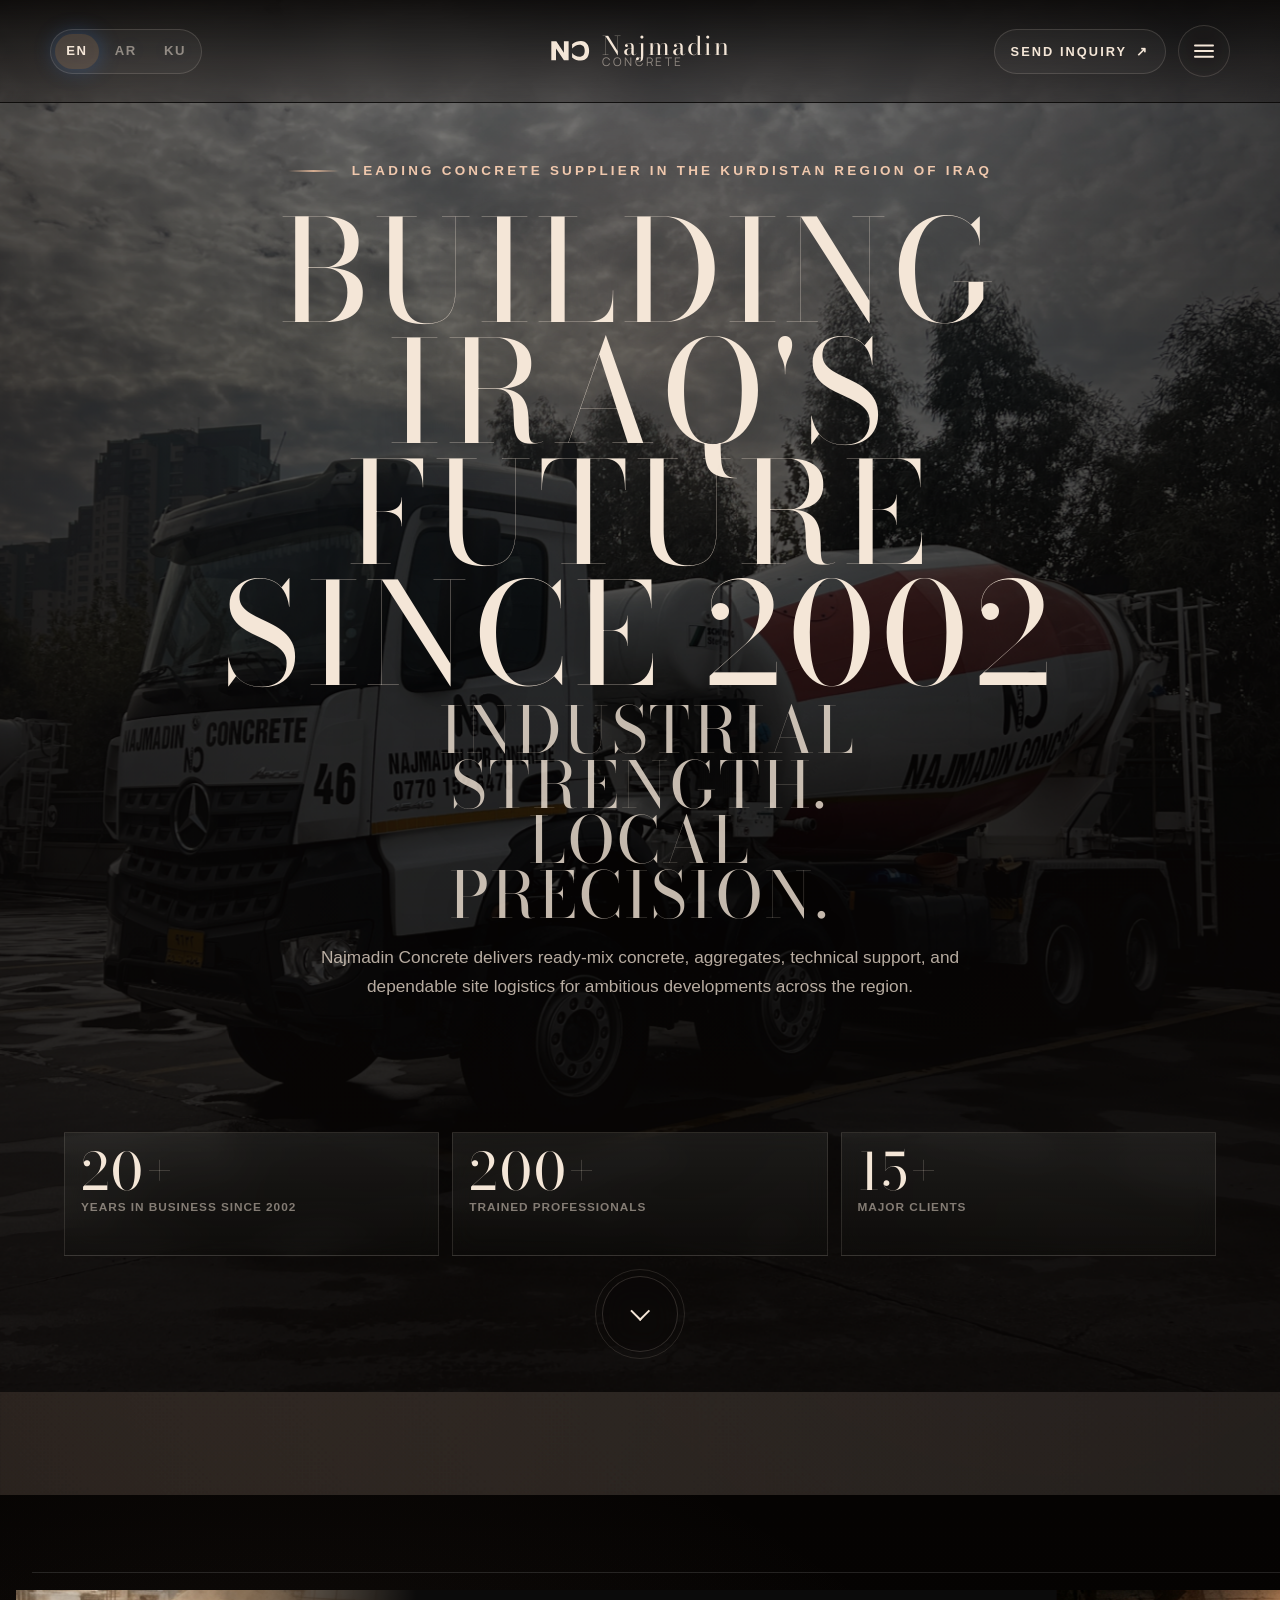
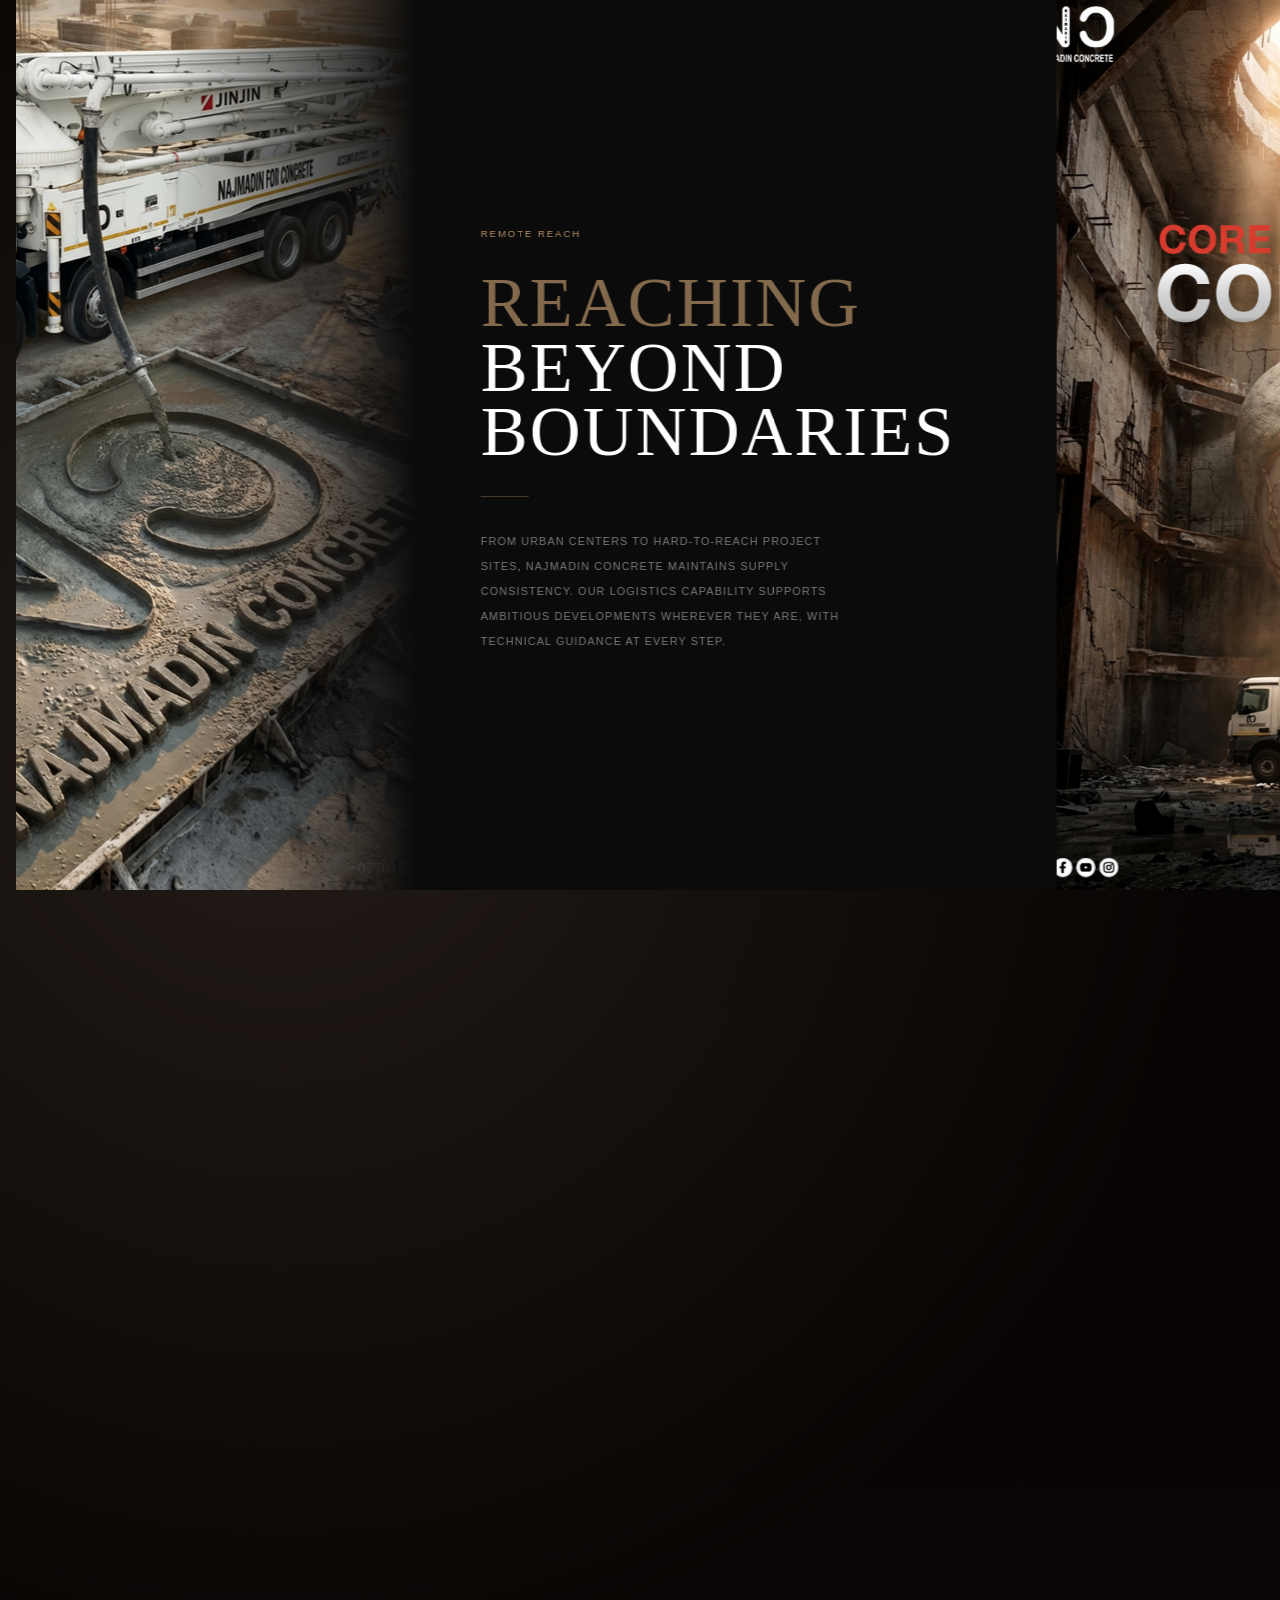
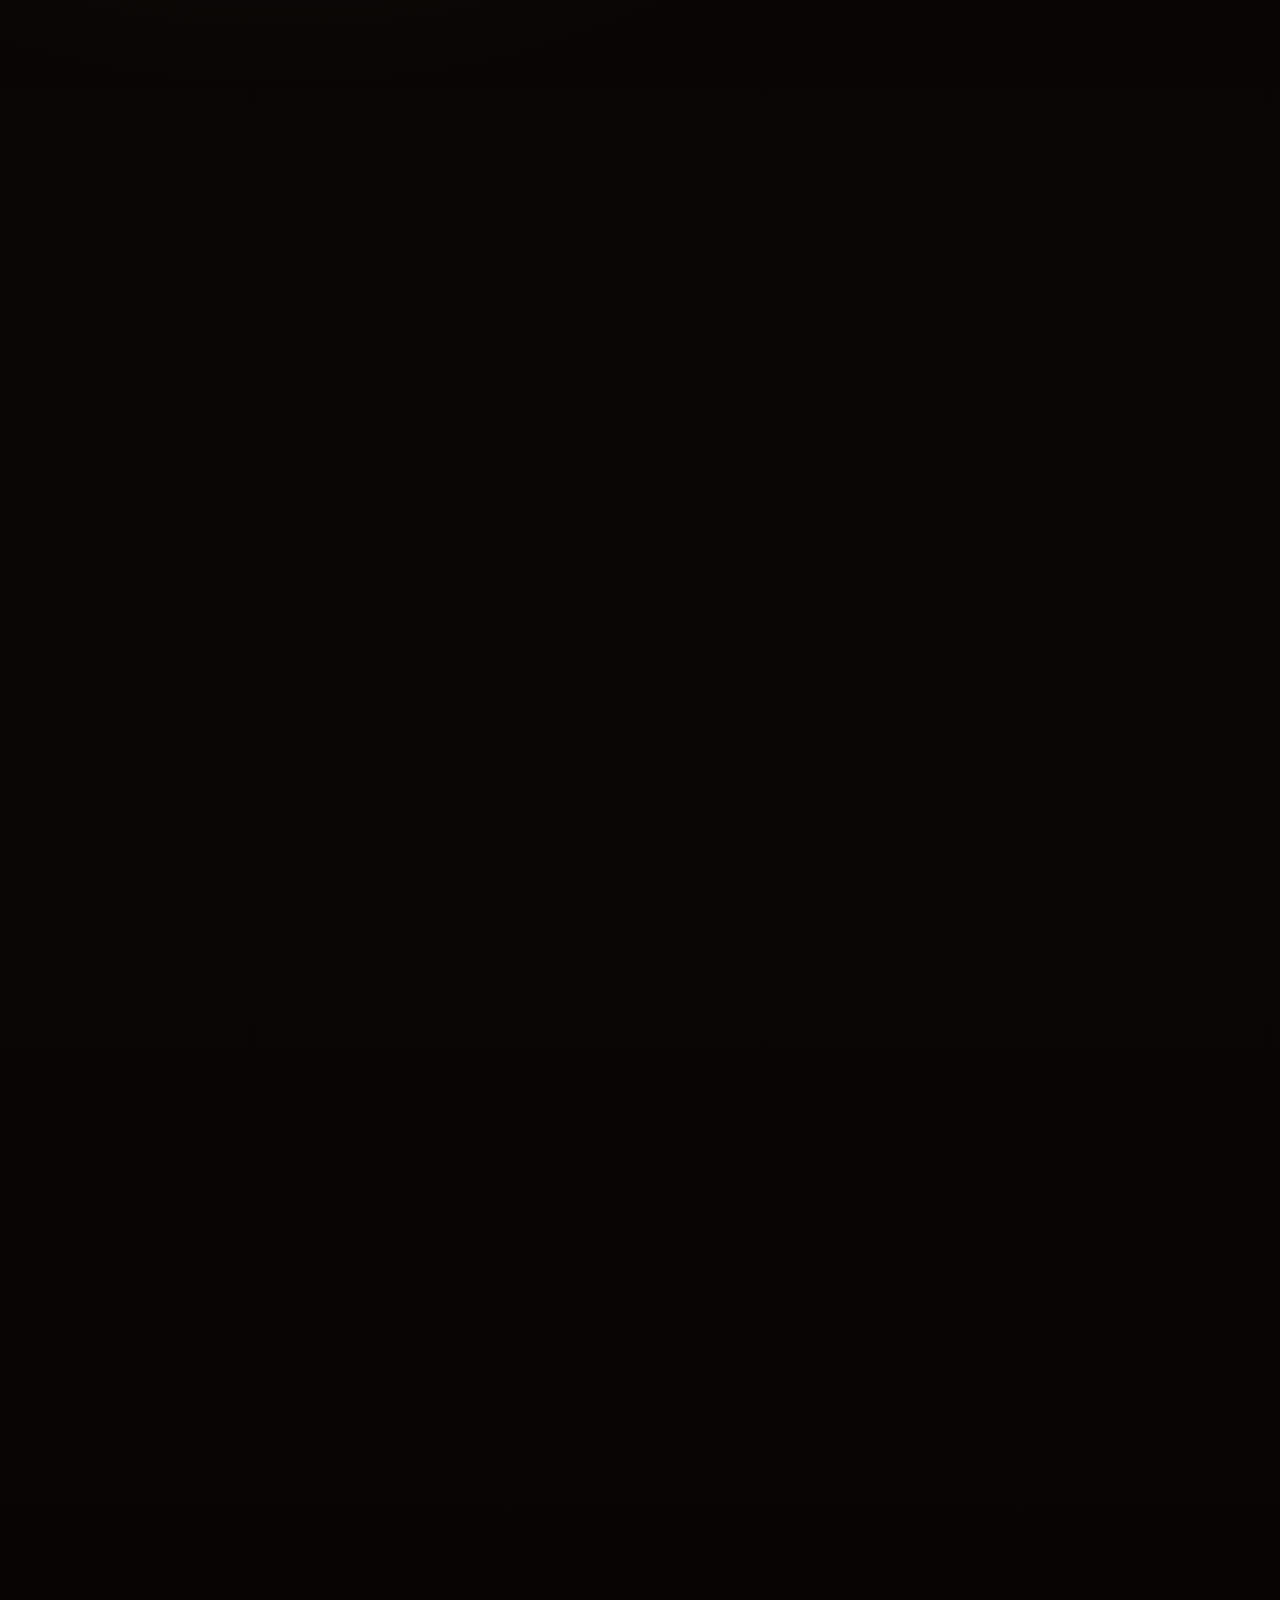
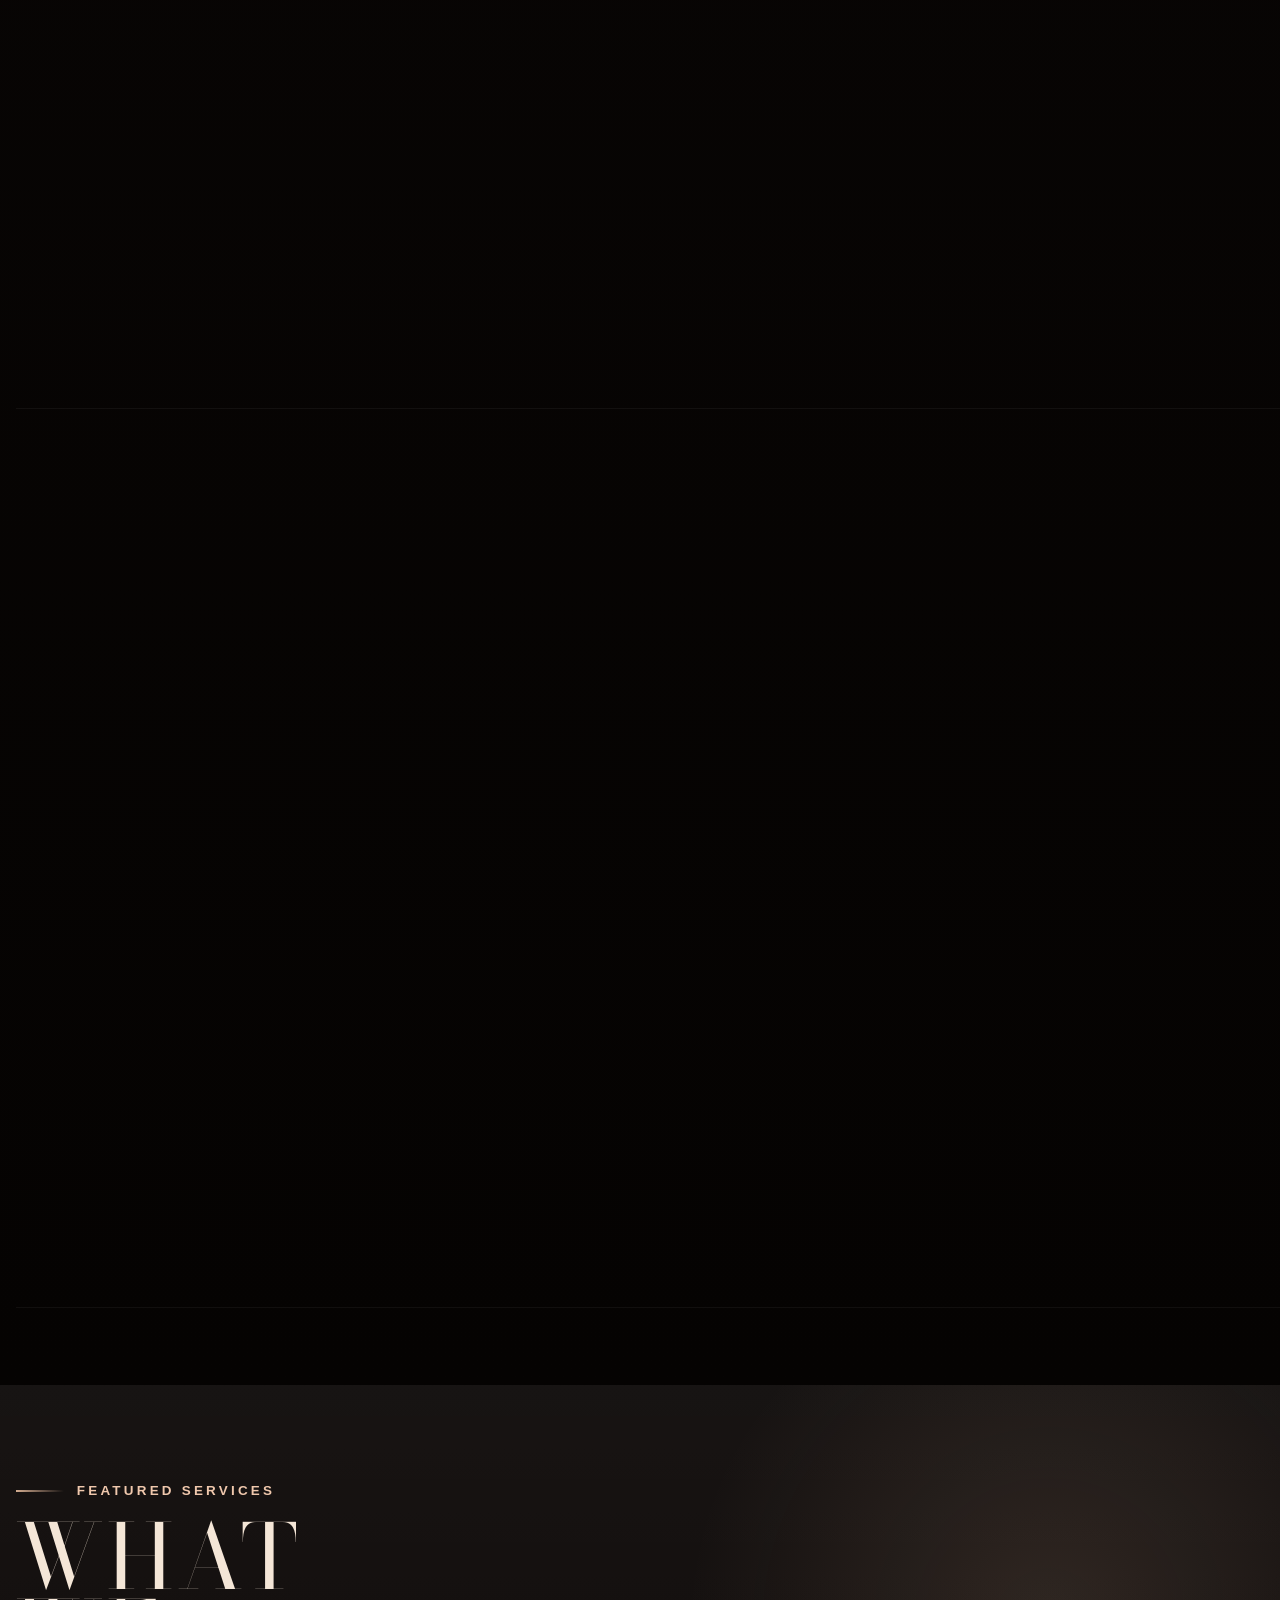
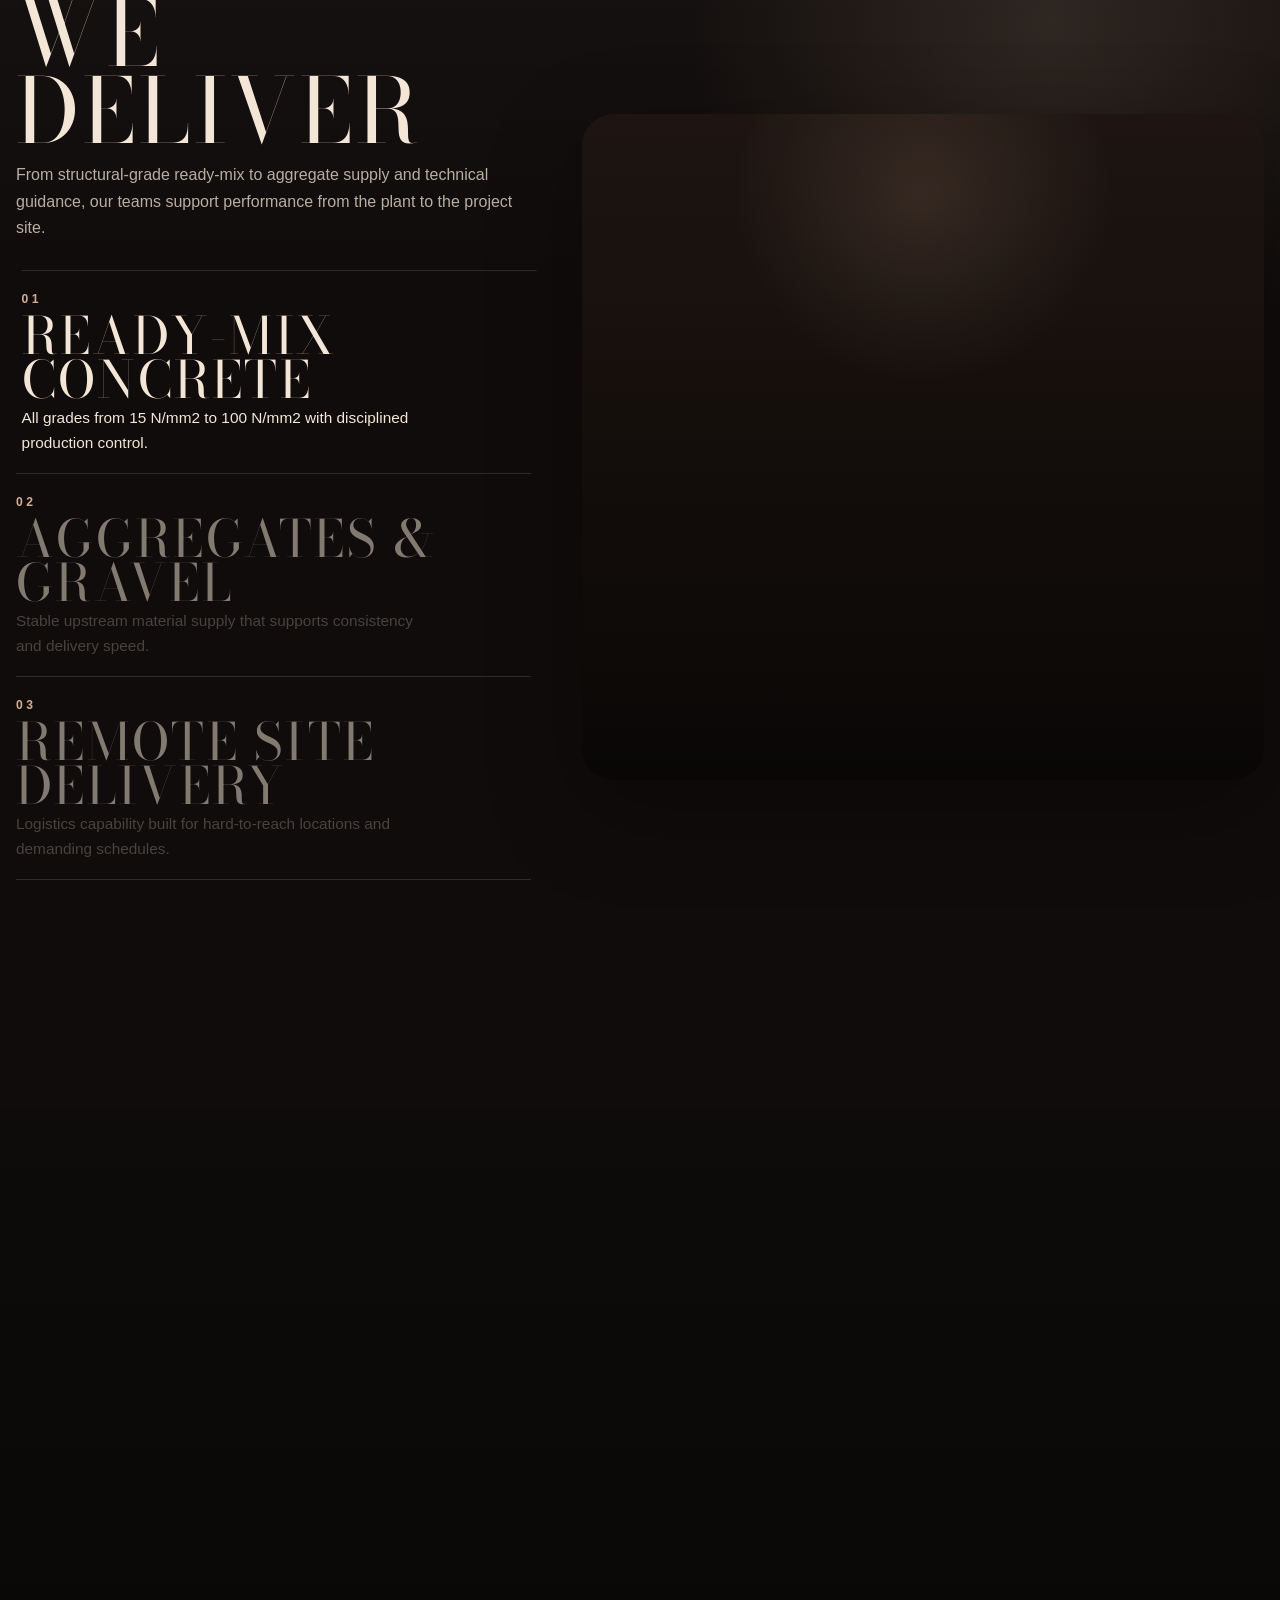
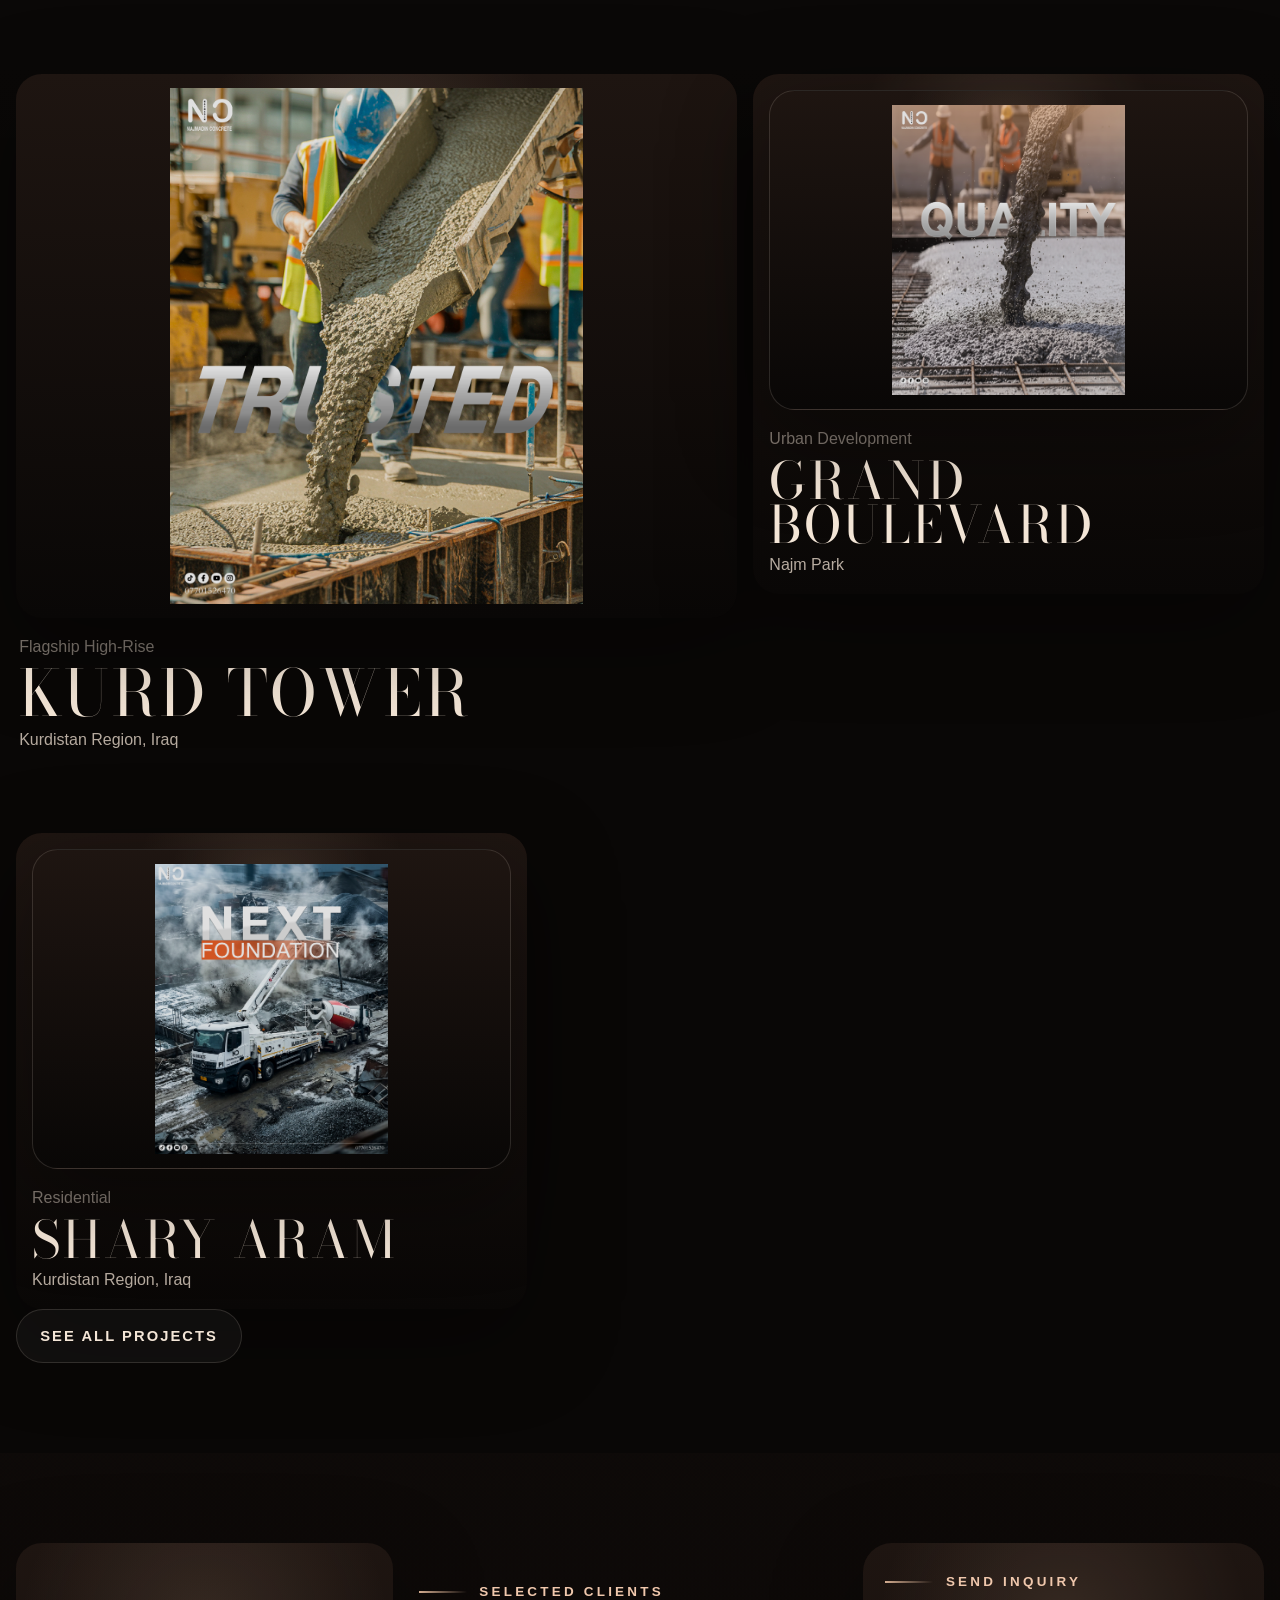
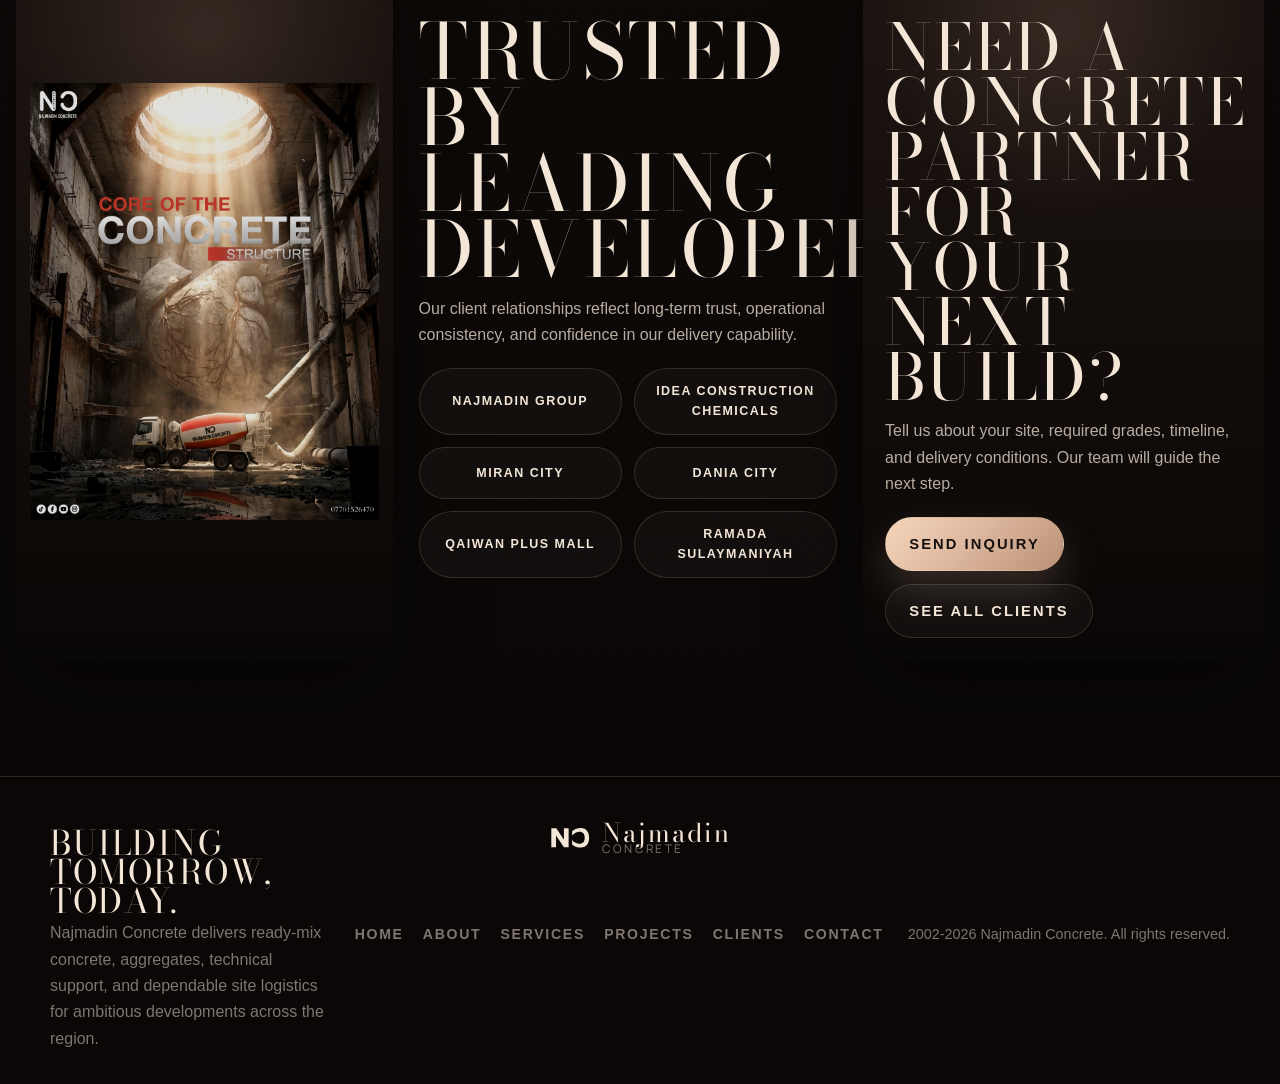
==== commit e3b05449: "Use svh units and refine slider UI/JS Replace vh with svh for more reliable viewport sizing and add " ====
--- a/index.html
+++ b/index.html
@@ -59,15 +59,14 @@
 
       .hijack-outer {
         /* Total scroll distance = (slides - 1) × 100vh + 100vh for the panel itself */
-        /* 4 slides = 5 × 100vh total height */
-        height: 500vh;
+        height: calc(var(--slide-count, 4) * 100svh);
         position: relative;
       }
 
       .hijack-sticky {
         position: sticky;
         top: 0;
-        height: 100vh;
+        height: 100svh;
         overflow: hidden; /* clips the track as it moves */
       }
 
@@ -138,7 +137,7 @@
       /* ── INDIVIDUAL SLIDE ────────────────────────────────────────── */
       .slide {
         width: 100vw;
-        height: 100vh;
+        height: 100svh;
         flex-shrink: 0;
         display: grid;
         grid-template-columns: 1fr 1fr;
@@ -340,58 +339,98 @@
       /* ── MOBILE RESPONSIVE ────────────────────────────────────────── */
       @media (max-width: 1180px) {
         .hijack-outer {
-          height: auto;
+          height: calc(var(--slide-count, 4) * 100svh);
         }
 
         .hijack-sticky {
-          position: static;
-          height: auto;
-          overflow: visible;
-        }
-
-        .progress-bar,
-        .lock-hint,
+          position: sticky;
+          top: 0;
+          height: 100svh;
+          overflow: hidden;
+        }
+
+        .progress-bar {
+          left: 1rem;
+          right: 1rem;
+          bottom: 0.9rem;
+          height: 3px;
+          border-radius: 999px;
+          background: linear-gradient(90deg, rgba(184, 147, 106, 0.55), #d8b590);
+        }
+
         .slide-counter {
-          display: none;
+          top: 0.95rem;
+          right: 0.95rem;
+          bottom: auto;
+          gap: 0.35rem;
+          padding: 0.45rem 0.8rem;
+          border-radius: 999px;
+          border: 1px solid rgba(255, 255, 255, 0.08);
+          background: rgba(8, 6, 5, 0.68);
+          backdrop-filter: blur(12px);
+        }
+
+        .lock-hint {
+          top: auto;
+          left: 50%;
+          bottom: 1.55rem;
+          transform: translateX(-50%);
+          opacity: 0.74;
+          padding: 0.45rem 0.75rem;
+          border-radius: 999px;
+          border: 1px solid rgba(255, 255, 255, 0.08);
+          background: rgba(8, 6, 5, 0.68);
+          backdrop-filter: blur(12px);
+          white-space: nowrap;
+        }
+
+        .lock-hint.visible {
+          opacity: 0.84;
         }
 
         .hijack-track {
           display: flex;
-          flex-direction: column;
-          width: 100%;
-          height: auto;
-          gap: 0;
+          width: calc(var(--slide-count, 4) * 100vw);
+          height: 100%;
         }
 
         .slide {
-          width: 100%;
-          height: auto;
-          flex-shrink: 1;
+          width: 100vw;
+          height: 100svh;
+          flex: 0 0 100vw;
           display: grid;
           grid-template-columns: 1fr;
-          grid-template-rows: auto auto;
+          grid-template-rows: minmax(17rem, 38svh) minmax(0, 1fr);
           gap: 0;
           overflow: visible;
           position: relative;
-          padding-bottom: 2.5rem;
-          border-bottom: 1px solid rgba(255, 255, 255, 0.05);
-        }
-
-        .slide:last-child {
-          border-bottom: none;
-          padding-bottom: 0;
+          padding: max(5.3rem, env(safe-area-inset-top) + 4.2rem) 0.95rem
+            max(1.25rem, env(safe-area-inset-bottom) + 1rem);
+          align-content: stretch;
+          background: transparent;
+        }
+
+        .slide.active {
+          box-shadow: none;
         }
 
         .slide__img {
           position: relative;
           width: 100%;
-          height: 320px;
+          height: 100%;
           overflow: hidden;
-          border-radius: 12px;
+          border-radius: 1.55rem 1.55rem 0 0;
+          border: 1px solid rgba(255, 255, 255, 0.08);
+          border-bottom: none;
         }
 
         .slide__img::after {
-          background: linear-gradient(180deg, transparent 60%, #0b0b0b 100%);
+          background: linear-gradient(
+            180deg,
+            transparent 12%,
+            rgba(11, 11, 11, 0.18) 56%,
+            #0b0b0b 100%
+          );
         }
 
         .slide__img img {
@@ -404,47 +443,56 @@
         }
 
         .slide__content {
-          background: transparent;
+          background:
+            radial-gradient(
+              circle at 82% 18%,
+              rgba(184, 147, 106, 0.12),
+              transparent 28%
+            ),
+            linear-gradient(180deg, rgba(23, 18, 15, 0.94), rgba(11, 11, 11, 0.98));
           display: flex;
           flex-direction: column;
           justify-content: flex-start;
-          padding: 1.75rem 1.5rem;
+          padding: 1.2rem 1.05rem 1.2rem;
           position: relative;
           order: 2;
+          overflow: hidden;
+          border-radius: 0 0 1.55rem 1.55rem;
+          border: 1px solid rgba(255, 255, 255, 0.08);
+          border-top: none;
+          box-shadow: 0 24px 52px rgba(0, 0, 0, 0.32);
         }
 
         .slide__bg-num {
-          display: none;
+          display: block;
+          right: 0.04em;
+          bottom: -0.08em;
+          font-size: clamp(5.4rem, 24vw, 8.5rem);
+          color: rgba(255, 255, 255, 0.06);
         }
 
         .slide__overline {
-          font-size: 0.58rem;
-          margin-bottom: 1.1rem;
+          font-size: 0.6rem;
+          margin-bottom: 0.9rem;
         }
 
         .slide__headline {
-          font-size: clamp(2rem, 7vw, 3.5rem);
-          margin-bottom: 1.3rem;
-          line-height: 1.1;
+          font-size: clamp(2.2rem, 7.4vw, 4rem);
+          margin-bottom: 1rem;
+          line-height: 0.95;
         }
 
         .slide__divider {
           width: 40px;
-          margin-bottom: 1.1rem;
+          margin-bottom: 0.95rem;
         }
 
         .slide__body {
           font-size: 0.7rem;
-          line-height: 1.85;
+          line-height: 1.68;
           max-width: 100%;
-          color: rgba(255, 255, 255, 0.55);
-          letter-spacing: 0.08em;
-        }
-
-        .slide__content > * {
-          opacity: 1;
-          transform: none;
-          transition: none;
+          color: rgba(255, 255, 255, 0.62);
+          letter-spacing: 0.06em;
         }
 
         .fake-section {
@@ -456,32 +504,73 @@
       }
 
       @media (max-width: 768px) {
-        .slide__img {
-          height: 260px;
+        .slide-counter {
+          right: 0.9rem;
+          top: 0.9rem;
+        }
+
+        .lock-hint {
+          bottom: 1.45rem;
+          font-size: 0.55rem;
+        }
+
+        .slide {
+          padding: max(5rem, env(safe-area-inset-top) + 4rem) 0.82rem
+            max(1.1rem, env(safe-area-inset-bottom) + 0.95rem);
+          grid-template-rows: minmax(15.2rem, 35svh) minmax(0, 1fr);
         }
 
         .slide__content {
-          padding: 1.5rem 1rem;
+          padding: 1.05rem 0.95rem 1.1rem;
         }
 
         .slide__headline {
-          font-size: clamp(1.7rem, 6vw, 2.8rem);
-          margin-bottom: 1rem;
-        }
-
-        .slide__overline {
-          font-size: 0.55rem;
+          font-size: clamp(2rem, 10vw, 3.2rem);
           margin-bottom: 0.9rem;
         }
 
         .slide__body {
-          font-size: 0.65rem;
-          line-height: 1.7;
+          font-size: 0.68rem;
+          line-height: 1.72;
         }
 
         .fake-section {
           padding: 1.5rem 1rem;
           font-size: clamp(1.2rem, 4vw, 1.8rem);
+        }
+      }
+
+      @media (max-width: 520px) {
+        .progress-bar {
+          left: 0.85rem;
+          right: 0.85rem;
+          bottom: 0.55rem;
+        }
+
+        .slide-counter {
+          padding: 0.38rem 0.62rem;
+        }
+
+        .lock-hint {
+          display: none;
+        }
+
+        .slide {
+          padding: max(4.85rem, env(safe-area-inset-top) + 3.9rem) 0.72rem
+            max(0.95rem, env(safe-area-inset-bottom) + 0.85rem);
+          grid-template-rows: minmax(14.2rem, 32svh) minmax(0, 1fr);
+        }
+
+        .slide__img {
+          border-radius: 1.35rem 1.35rem 0 0;
+        }
+
+        .slide__content {
+          border-radius: 0 0 1.35rem 1.35rem;
+        }
+
+        .slide__headline {
+          font-size: clamp(1.85rem, 9vw, 2.8rem);
         }
       }
     </style>
@@ -1169,65 +1258,88 @@
       const progress = document.getElementById("progressBar");
       const lockHint = document.getElementById("lockHint");
       const counter = document.getElementById("counterCurrent");
-      const slides = document.querySelectorAll(".slide");
-      const TOTAL = slides.length; // 4
-
+      const slides = Array.from(document.querySelectorAll(".slide"));
+      const TOTAL = slides.length;
       let currentSlide = 0;
       let rafId = null;
+      let currentX = 0;
       let targetX = 0;
-      let currentX = 0;
-
-      function update() {
+
+      outer.style.setProperty("--slide-count", TOTAL);
+
+      function setActive(nextIndex) {
+        const safeIndex = Math.max(0, Math.min(TOTAL - 1, nextIndex));
+
+        if (safeIndex !== currentSlide) {
+          slides[currentSlide].classList.remove("active");
+          currentSlide = safeIndex;
+          slides[currentSlide].classList.add("active");
+          counter.textContent = currentSlide + 1;
+          counter.style.transform = "scale(1.14)";
+          setTimeout(() => (counter.style.transform = ""), 180);
+        }
+      }
+
+      function setProgress(value) {
+        const safeValue = Math.max(0, Math.min(1, value));
+        progress.style.width = safeValue * 100 + "%";
+      }
+
+      function updateSlider() {
         const outerRect = outer.getBoundingClientRect();
         const outerH = outer.offsetHeight;
         const stickyH = window.innerHeight;
-
-        // scrollProgress: 0 when section enters viewport, 1 when it leaves
-        // The scrollable distance is outerH - stickyH
-        const scrolled = -outerRect.top; // px scrolled into section
-        const maxScroll = outerH - stickyH; // total scrollable distance
+        const scrolled = -outerRect.top;
+        const maxScroll = Math.max(outerH - stickyH, 1);
         const progress0 = Math.max(0, Math.min(1, scrolled / maxScroll));
 
-        // Convert progress to horizontal translateX
-        // At 0: first slide visible (translateX = 0)
-        // At 1: last slide visible (translateX = -(TOTAL-1)*100vw)
         targetX = -(progress0 * (TOTAL - 1) * window.innerWidth);
-
-        // Smooth lerp — 0.1 = 10% closer per frame (~60fps = buttery)
-        currentX += (targetX - currentX) * 0.1;
-
-        // Snap to exact when very close (avoids infinite micro-movement)
-        if (Math.abs(targetX - currentX) < 0.3) currentX = targetX;
+        currentX += (targetX - currentX) * (window.innerWidth <= 1180 ? 0.16 : 0.1);
+
+        if (Math.abs(targetX - currentX) < 0.3) {
+          currentX = targetX;
+        }
 
         track.style.transform = `translateX(${currentX}px)`;
-
-        // Progress bar
-        progress.style.width = progress0 * 100 + "%";
-
-        // Lock hint visibility
+        setProgress(progress0);
+        lockHint.textContent =
+          window.innerWidth <= 1180
+            ? "— Scroll to change image —"
+            : "— Scroll to explore —";
+
         if (progress0 > 0.01 && progress0 < 0.99) {
           lockHint.classList.add("visible");
         } else {
           lockHint.classList.remove("visible");
         }
 
-        // Active slide: which slide is most visible
-        const activeIndex = Math.round(progress0 * (TOTAL - 1));
-        if (activeIndex !== currentSlide) {
-          slides[currentSlide].classList.remove("active");
-          currentSlide = activeIndex;
-          slides[currentSlide].classList.add("active");
-          counter.textContent = currentSlide + 1;
-          // brief scale pop on counter
-          counter.style.transform = "scale(1.4)";
-          setTimeout(() => (counter.style.transform = ""), 200);
-        }
-
-        rafId = requestAnimationFrame(update);
-      }
-
-      // Start the loop
-      update();
+        setActive(Math.round(progress0 * (TOTAL - 1)));
+        rafId = requestAnimationFrame(updateSlider);
+      }
+
+      function syncSlider() {
+        targetX = -(currentSlide * window.innerWidth);
+        currentX = targetX;
+        track.style.transform = `translateX(${currentX}px)`;
+        lockHint.classList.remove("visible");
+      }
+
+      window.addEventListener("resize", syncSlider);
+      window.addEventListener(
+        "load",
+        () => {
+          syncSlider();
+          if (!rafId) {
+            rafId = requestAnimationFrame(updateSlider);
+          }
+        },
+        { once: true },
+      );
+
+      syncSlider();
+      if (!rafId) {
+        rafId = requestAnimationFrame(updateSlider);
+      }
     </script>
   </body>
 </html>
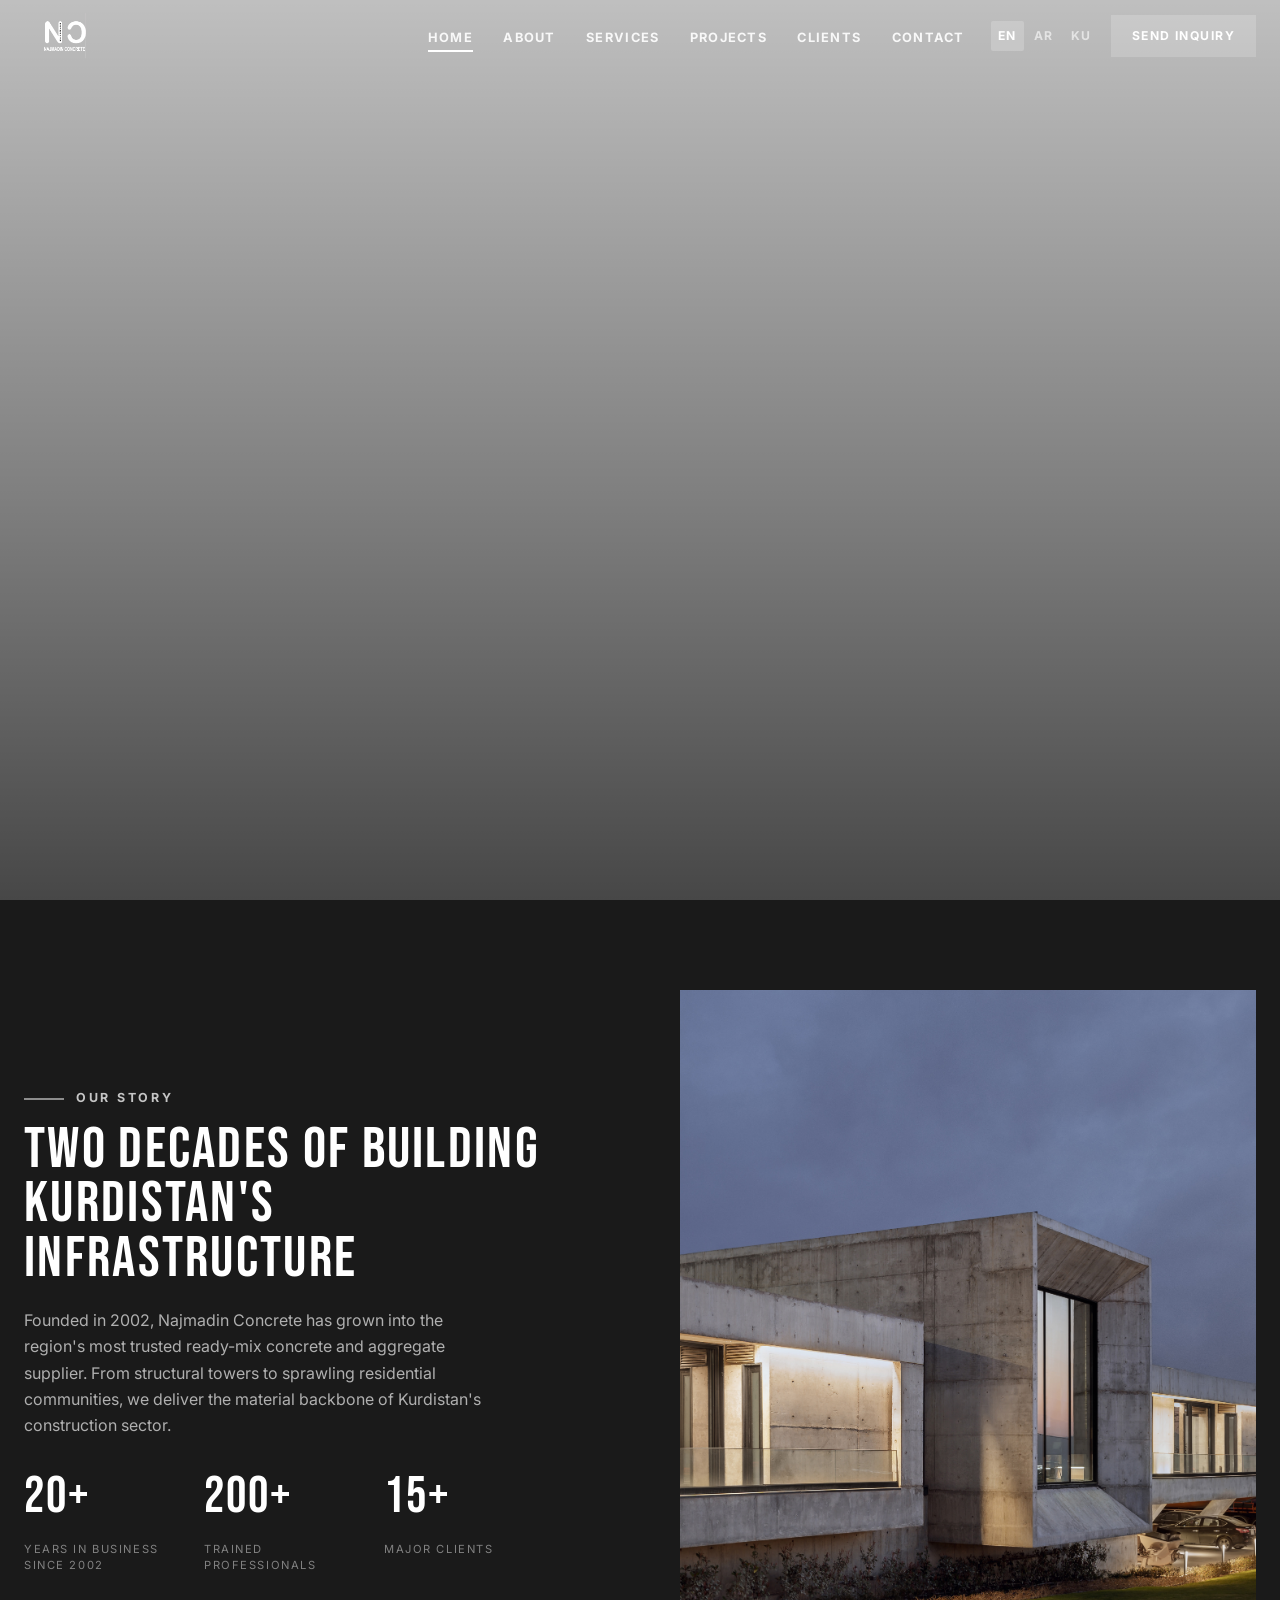
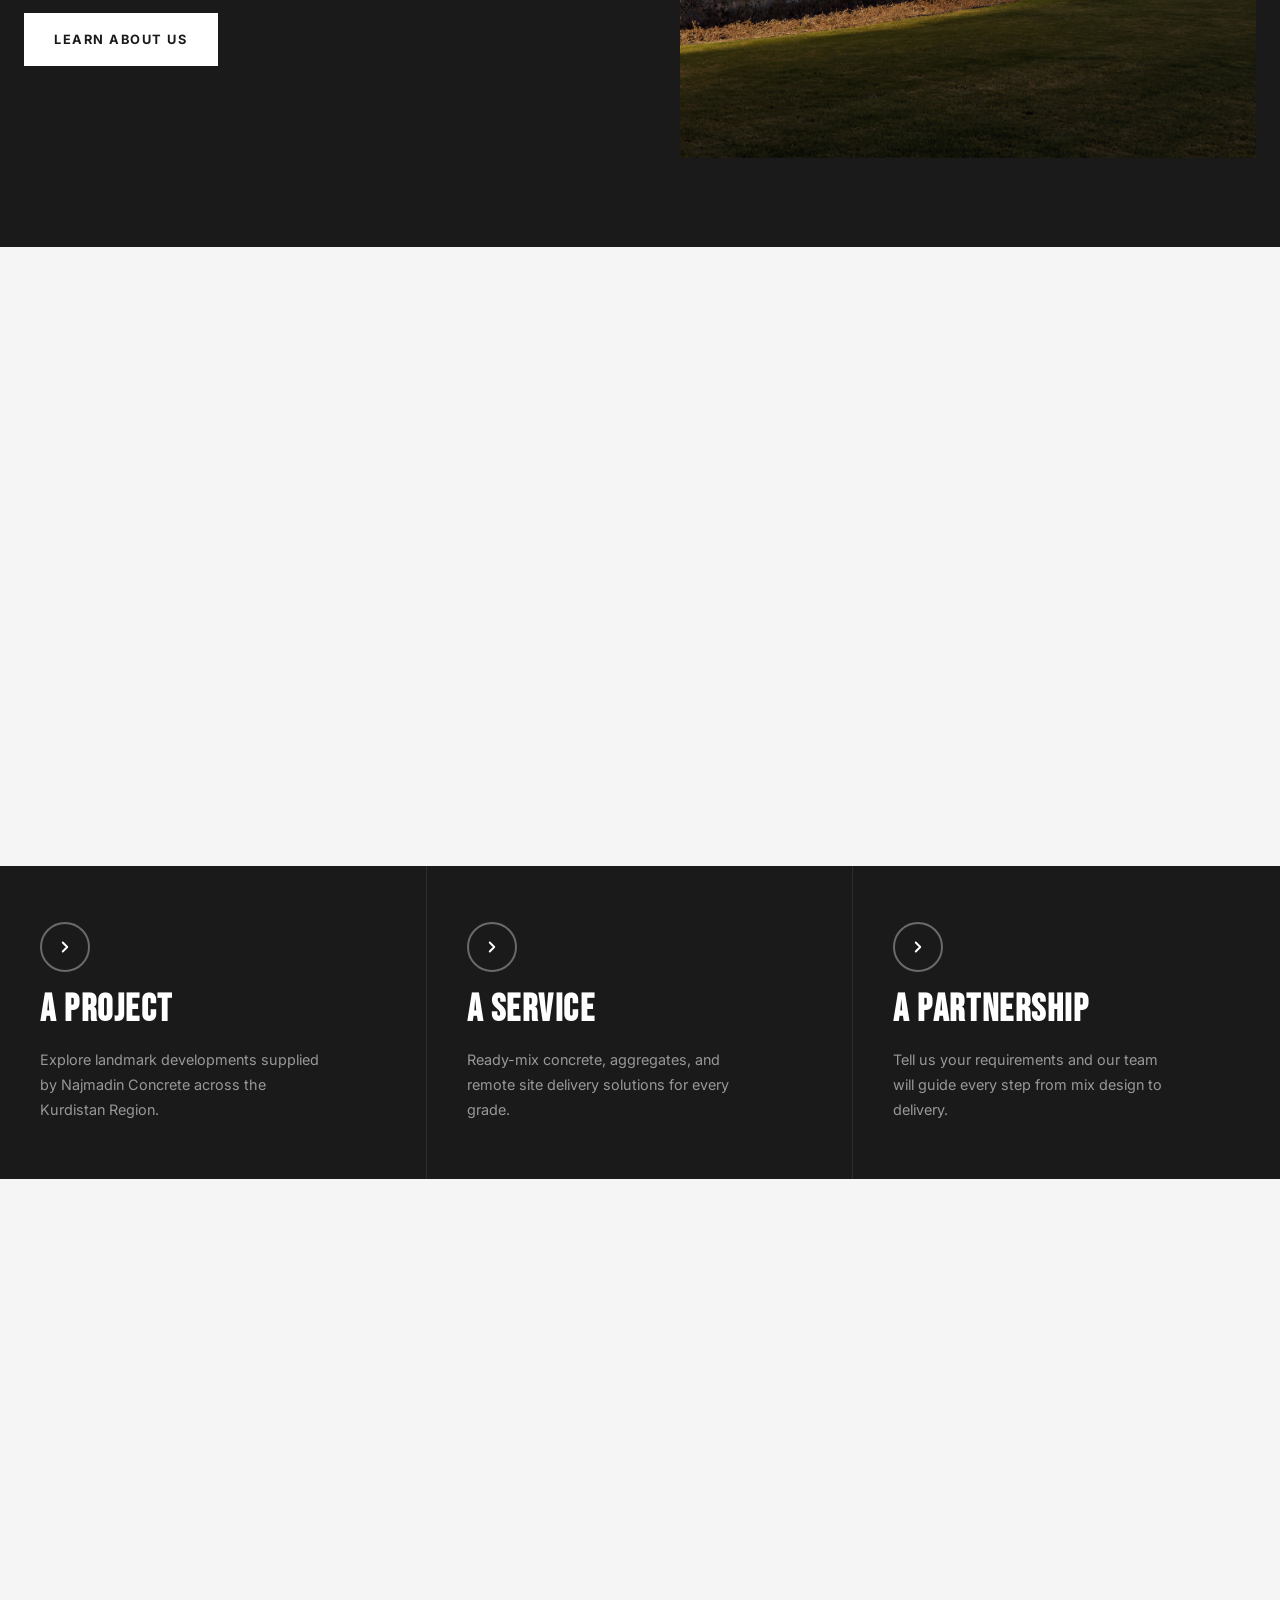
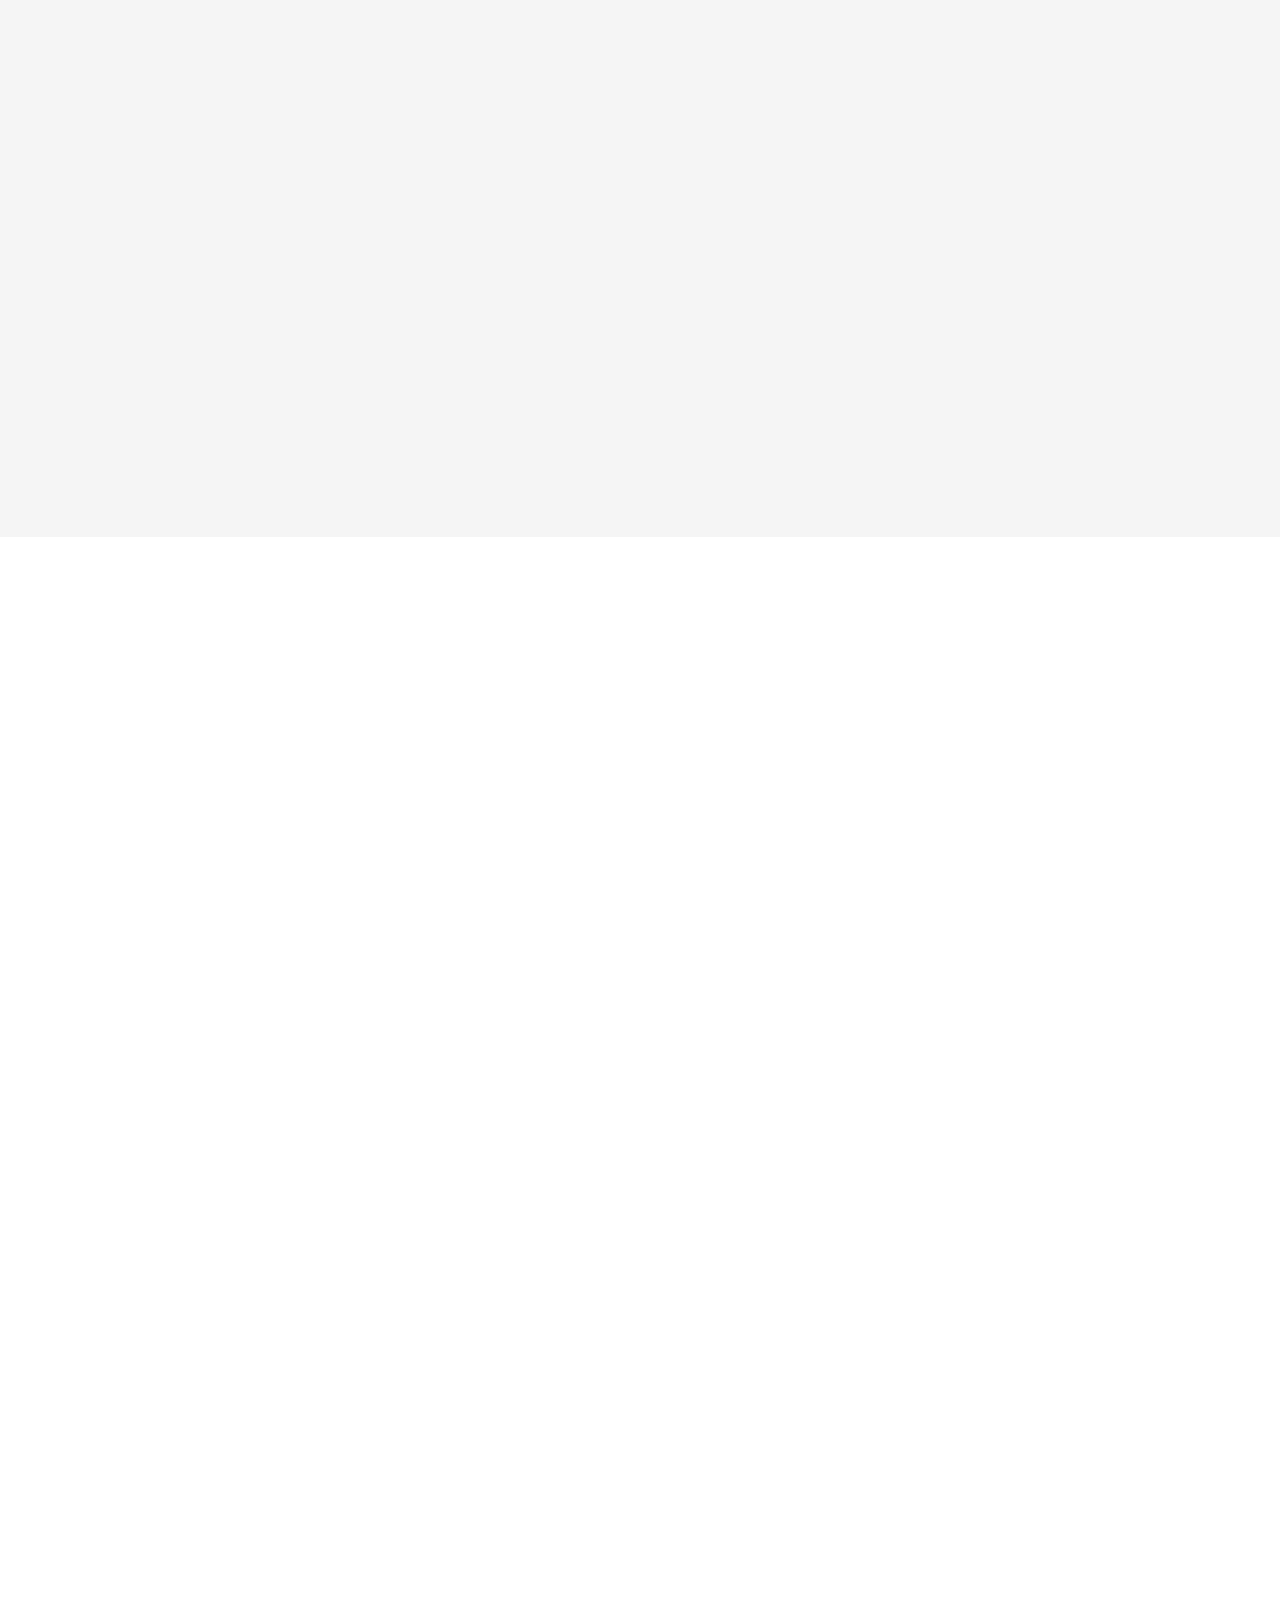
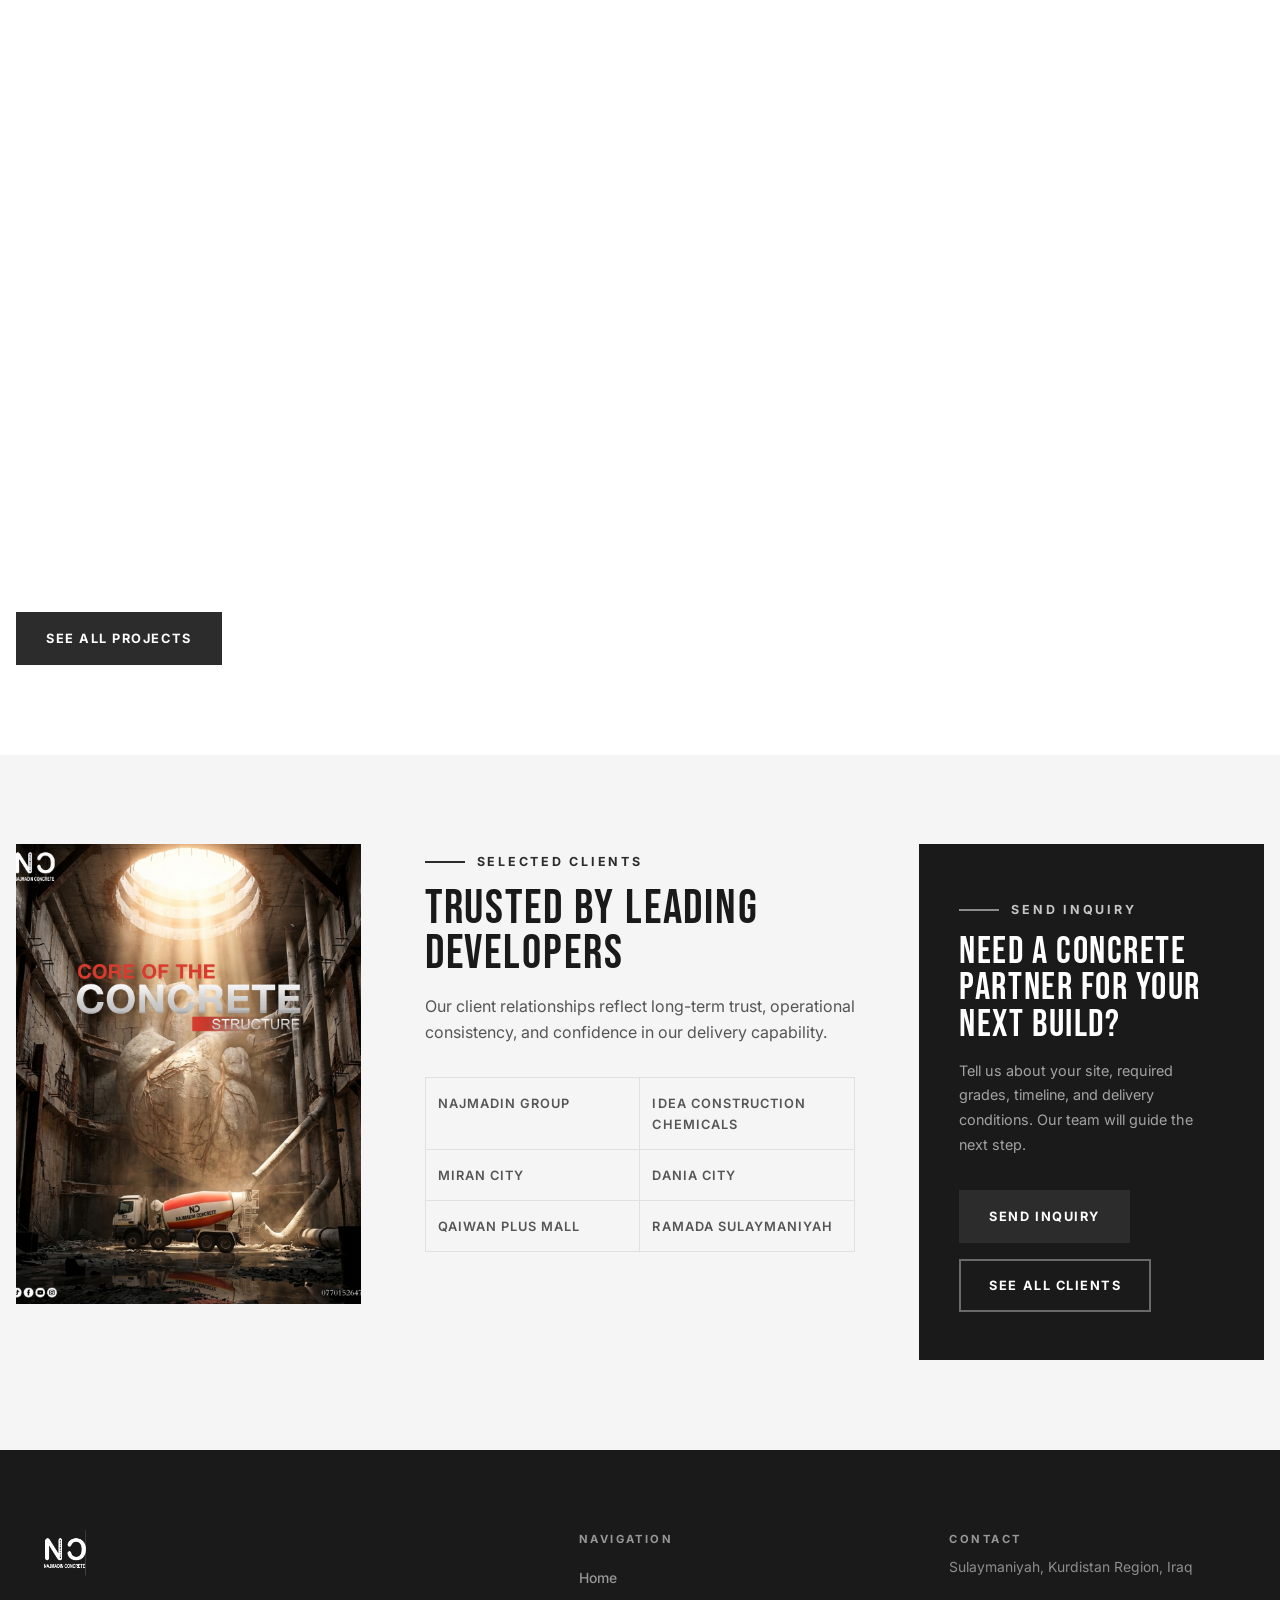
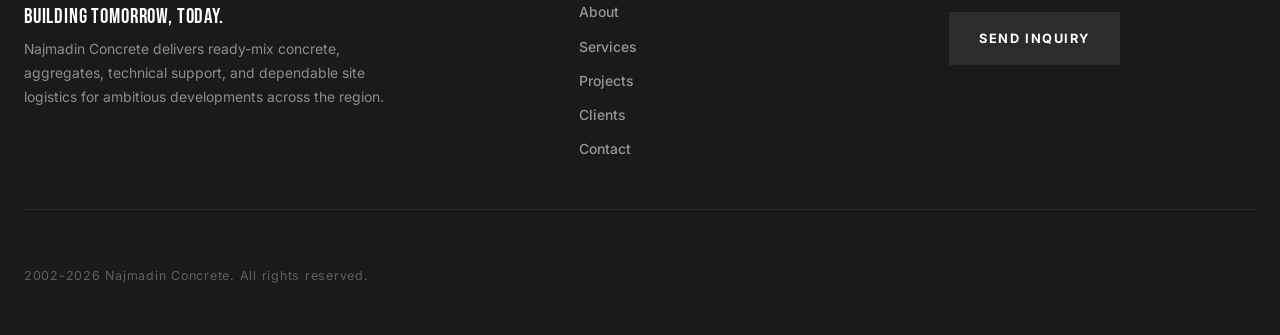
==== commit 3db656c5: "Add animations.js, assets and update layout Add a new animations.js (scroll progress bar, hero trans" ====
--- a/index.html
+++ b/index.html
@@ -11,593 +11,29 @@
     <link rel="preconnect" href="https://fonts.googleapis.com" />
     <link rel="preconnect" href="https://fonts.gstatic.com" crossorigin />
     <link
-      href="https://fonts.googleapis.com/css2?family=Bebas+Neue&amp;family=Inter:wght@400;500;600;700;800&amp;family=Tajawal:wght@400;500;700;800&amp;display=swap"
+      href="https://fonts.googleapis.com/css2?family=Bebas+Neue&family=Inter:wght@300;400;500;600;700;800&display=swap"
       rel="stylesheet"
     />
     <link rel="stylesheet" href="styles.css" />
-    <style>
-      *,
-      *::before,
-      *::after {
-        box-sizing: border-box;
-        margin: 0;
-        padding: 0;
-      }
-      body {
-        background: #0b0b0b;
-        color: #fff;
-        font-family: "Montserrat", sans-serif;
-        overflow-x: hidden;
-      }
-
-      /* ── FAKE SECTIONS ───────────────────────────────────────────── */
-      .fake-section {
-        height: 100vh;
-        display: flex;
-        align-items: center;
-        justify-content: center;
-        font-family: "Cormorant Garamond", serif;
-        font-size: clamp(2.5rem, 6vw, 5rem);
-        font-weight: 300;
-        letter-spacing: 0.08em;
-        text-transform: uppercase;
-        color: rgba(184, 147, 106, 0.2);
-        border-bottom: 1px solid rgba(255, 255, 255, 0.05);
-      }
-
-      /* ── SCROLL HIJACK STRUCTURE ─────────────────────────────────── */
-
-      /*
-  The trick:
-  - .hijack-outer is tall (height = 100vh * number of slides)
-    This creates the scrollable "space" for the locked section
-  - .hijack-sticky sits inside it and is position:sticky top:0
-    It locks to the viewport while .hijack-outer is in view
-  - .hijack-track is the horizontal strip of all slides
-    Its translateX is driven by scroll progress through JS
-*/
-
-      .hijack-outer {
-        /* Total scroll distance = (slides - 1) × 100vh + 100vh for the panel itself */
-        height: calc(var(--slide-count, 4) * 100svh);
-        position: relative;
-      }
-
-      .hijack-sticky {
-        position: sticky;
-        top: 0;
-        height: 100svh;
-        overflow: hidden; /* clips the track as it moves */
-      }
-
-      /* Progress bar */
-      .progress-bar {
-        position: absolute;
-        bottom: 0;
-        left: 0;
-        height: 2px;
-        width: 0%;
-        background: linear-gradient(90deg, rgba(184, 147, 106, 0.4), #b8936a);
-        z-index: 10;
-        transition: width 0.05s linear;
-      }
-
-      /* Slide counter */
-      .slide-counter {
-        position: absolute;
-        bottom: 2.5rem;
-        right: 3rem;
-        z-index: 10;
-        font-size: 0.65rem;
-        letter-spacing: 0.18em;
-        text-transform: uppercase;
-        color: rgba(255, 255, 255, 0.3);
-        display: flex;
-        align-items: center;
-        gap: 0.5rem;
-      }
-
-      .slide-counter .current {
-        color: #b8936a;
-        font-size: 1.1rem;
-        font-family: "Cormorant Garamond", serif;
-        font-weight: 300;
-        transition: all 0.3s ease;
-      }
-
-      /* Scroll lock hint */
-      .lock-hint {
-        position: absolute;
-        top: 2rem;
-        left: 50%;
-        transform: translateX(-50%);
-        z-index: 10;
-        font-size: 0.6rem;
-        letter-spacing: 0.18em;
-        text-transform: uppercase;
-        color: rgba(255, 255, 255, 0.2);
-        opacity: 0;
-        transition: opacity 0.5s;
-        white-space: nowrap;
-      }
-
-      .lock-hint.visible {
-        opacity: 1;
-      }
-
-      /* ── TRACK: moves horizontally ───────────────────────────────── */
-      .hijack-track {
-        display: flex;
-        width: 400vw; /* 4 slides × 100vw each */
-        height: 100%;
-        will-change: transform;
-        /* NO transition here — JS drives it directly via requestAnimationFrame */
-      }
-
-      /* ── INDIVIDUAL SLIDE ────────────────────────────────────────── */
-      .slide {
-        width: 100vw;
-        height: 100svh;
-        flex-shrink: 0;
-        display: grid;
-        grid-template-columns: 1fr 1fr;
-        overflow: hidden;
-        position: relative;
-      }
-
-      /* Image half */
-      .slide__img {
-        position: relative;
-        overflow: hidden;
-      }
-
-      .slide__img-inner {
-        position: absolute;
-        inset: -5%;
-        background-size: cover;
-        background-position: center;
-        /* Each slide gets its own warm tint as a placeholder */
-      }
-
-      /* Gradient overlay on image */
-      .slide__img::after {
-        content: "";
-        position: absolute;
-        inset: 0;
-        background: linear-gradient(90deg, transparent 60%, #0b0b0b 100%);
-        z-index: 1;
-      }
-
-      /* Text half */
-      .slide__content {
-        background: #0b0b0b;
-        display: flex;
-        flex-direction: column;
-        justify-content: center;
-        padding: clamp(2.5rem, 5vw, 5.5rem);
-        position: relative;
-      }
-
-      /* Vertical slide number — decorative */
-      .slide__bg-num {
-        position: absolute;
-        right: -0.02em;
-        bottom: -0.1em;
-        font-family: "Cormorant Garamond", serif;
-        font-size: 18rem;
-        font-weight: 300;
-        color: rgba(255, 255, 255, 0.025);
-        line-height: 1;
-        pointer-events: none;
-        user-select: none;
-      }
-
-      .slide__overline {
-        font-size: 0.6rem;
-        font-weight: 500;
-        letter-spacing: 0.2em;
-        text-transform: uppercase;
-        color: #b8936a;
-        margin-bottom: 1.75rem;
-      }
-
-      .slide__headline {
-        font-family: "Cormorant Garamond", serif;
-        font-weight: 300;
-        font-size: clamp(3rem, 5.5vw, 6rem);
-        text-transform: uppercase;
-        letter-spacing: 0.03em;
-        line-height: 0.92;
-        margin-bottom: 2rem;
-      }
-
-      .slide__headline .gold {
-        color: rgba(184, 147, 106, 0.7);
-        display: block;
-      }
-      .slide__headline .white {
-        color: #fff;
-        display: block;
-      }
-
-      .slide__divider {
-        width: 48px;
-        height: 1px;
-        background: rgba(184, 147, 106, 0.35);
-        margin-bottom: 2rem;
-      }
-
-      .slide__body {
-        font-size: 0.68rem;
-        font-weight: 300;
-        letter-spacing: 0.1em;
-        text-transform: uppercase;
-        color: rgba(255, 255, 255, 0.45);
-        line-height: 2.3;
-        max-width: 360px;
-      }
-
-      /* ── SLIDE CONTENT ENTRANCE ANIMATIONS ──────────────────────── */
-      /* Each slide's content animates in when that slide becomes active */
-      .slide__content > * {
-        opacity: 0;
-        transform: translateY(22px);
-        transition:
-          opacity 0.7s ease,
-          transform 0.7s ease;
-      }
-
-      .slide.active .slide__overline {
-        opacity: 1;
-        transform: none;
-        transition-delay: 0.05s;
-      }
-      .slide.active .slide__headline {
-        opacity: 1;
-        transform: none;
-        transition-delay: 0.18s;
-      }
-      .slide.active .slide__divider {
-        opacity: 1;
-        transform: none;
-        transition-delay: 0.32s;
-      }
-      .slide.active .slide__body {
-        opacity: 1;
-        transform: none;
-        transition-delay: 0.44s;
-      }
-      .slide.active .slide__bg-num {
-        opacity: 1;
-        transform: none;
-        transition-delay: 0s;
-      }
-
-      /* Image Ken Burns per slide */
-      .slide__img-inner {
-        transform: scale(1.06);
-        transition: transform 1.4s cubic-bezier(0.16, 1, 0.3, 1);
-      }
-      .slide.active .slide__img-inner {
-        transform: scale(1);
-      }
-
-      /* ── SLIDE PLACEHOLDER IMAGES (color blocks) ─────────────────── */
-      .slide:nth-child(1) .slide__img-inner {
-        background-color: #2a1c0e;
-        background-image: radial-gradient(
-          ellipse 70% 80% at 50% 40%,
-          #5a3a1a 0%,
-          #1a0e06 100%
-        );
-      }
-      .slide:nth-child(2) .slide__img-inner {
-        background-color: #0a1525;
-        background-image: radial-gradient(
-          ellipse 70% 80% at 50% 40%,
-          #1a3a5a 0%,
-          #050d1a 100%
-        );
-      }
-      .slide:nth-child(3) .slide__img-inner {
-        background-color: #121a12;
-        background-image: radial-gradient(
-          ellipse 70% 80% at 50% 40%,
-          #203520 0%,
-          #0a120a 100%
-        );
-      }
-      .slide:nth-child(4) .slide__img-inner {
-        background-color: #1a0f1a;
-        background-image: radial-gradient(
-          ellipse 70% 80% at 50% 40%,
-          #3a1a3a 0%,
-          #0f080f 100%
-        );
-      }
-
-      /* SVG texture on each image */
-      .slide__img-texture {
-        position: absolute;
-        inset: 0;
-        z-index: 0;
-        opacity: 0.06;
-        background-image: url("data:image/svg+xml,%3Csvg xmlns='http://www.w3.org/2000/svg' width='60' height='60'%3E%3Cpath d='M0 0h60v60H0z' fill='none' stroke='white' stroke-width='0.5'/%3E%3C/svg%3E");
-        background-size: 60px 60px;
-      }
-
-      /* Handle image display */
-      .slide__img img {
-        position: absolute;
-        inset: 0;
-        width: 100%;
-        height: 100%;
-        object-fit: cover;
-        object-position: center;
-      }
-
-      /* ── MOBILE RESPONSIVE ────────────────────────────────────────── */
-      @media (max-width: 1180px) {
-        .hijack-outer {
-          height: calc(var(--slide-count, 4) * 100svh);
-        }
-
-        .hijack-sticky {
-          position: sticky;
-          top: 0;
-          height: 100svh;
-          overflow: hidden;
-        }
-
-        .progress-bar {
-          left: 1rem;
-          right: 1rem;
-          bottom: 0.9rem;
-          height: 3px;
-          border-radius: 999px;
-          background: linear-gradient(90deg, rgba(184, 147, 106, 0.55), #d8b590);
-        }
-
-        .slide-counter {
-          top: 0.95rem;
-          right: 0.95rem;
-          bottom: auto;
-          gap: 0.35rem;
-          padding: 0.45rem 0.8rem;
-          border-radius: 999px;
-          border: 1px solid rgba(255, 255, 255, 0.08);
-          background: rgba(8, 6, 5, 0.68);
-          backdrop-filter: blur(12px);
-        }
-
-        .lock-hint {
-          top: auto;
-          left: 50%;
-          bottom: 1.55rem;
-          transform: translateX(-50%);
-          opacity: 0.74;
-          padding: 0.45rem 0.75rem;
-          border-radius: 999px;
-          border: 1px solid rgba(255, 255, 255, 0.08);
-          background: rgba(8, 6, 5, 0.68);
-          backdrop-filter: blur(12px);
-          white-space: nowrap;
-        }
-
-        .lock-hint.visible {
-          opacity: 0.84;
-        }
-
-        .hijack-track {
-          display: flex;
-          width: calc(var(--slide-count, 4) * 100vw);
-          height: 100%;
-        }
-
-        .slide {
-          width: 100vw;
-          height: 100svh;
-          flex: 0 0 100vw;
-          display: grid;
-          grid-template-columns: 1fr;
-          grid-template-rows: minmax(17rem, 38svh) minmax(0, 1fr);
-          gap: 0;
-          overflow: visible;
-          position: relative;
-          padding: max(5.3rem, env(safe-area-inset-top) + 4.2rem) 0.95rem
-            max(1.25rem, env(safe-area-inset-bottom) + 1rem);
-          align-content: stretch;
-          background: transparent;
-        }
-
-        .slide.active {
-          box-shadow: none;
-        }
-
-        .slide__img {
-          position: relative;
-          width: 100%;
-          height: 100%;
-          overflow: hidden;
-          border-radius: 1.55rem 1.55rem 0 0;
-          border: 1px solid rgba(255, 255, 255, 0.08);
-          border-bottom: none;
-        }
-
-        .slide__img::after {
-          background: linear-gradient(
-            180deg,
-            transparent 12%,
-            rgba(11, 11, 11, 0.18) 56%,
-            #0b0b0b 100%
-          );
-        }
-
-        .slide__img img {
-          position: absolute;
-          inset: 0;
-          width: 100%;
-          height: 100%;
-          object-fit: cover;
-          object-position: center;
-        }
-
-        .slide__content {
-          background:
-            radial-gradient(
-              circle at 82% 18%,
-              rgba(184, 147, 106, 0.12),
-              transparent 28%
-            ),
-            linear-gradient(180deg, rgba(23, 18, 15, 0.94), rgba(11, 11, 11, 0.98));
-          display: flex;
-          flex-direction: column;
-          justify-content: flex-start;
-          padding: 1.2rem 1.05rem 1.2rem;
-          position: relative;
-          order: 2;
-          overflow: hidden;
-          border-radius: 0 0 1.55rem 1.55rem;
-          border: 1px solid rgba(255, 255, 255, 0.08);
-          border-top: none;
-          box-shadow: 0 24px 52px rgba(0, 0, 0, 0.32);
-        }
-
-        .slide__bg-num {
-          display: block;
-          right: 0.04em;
-          bottom: -0.08em;
-          font-size: clamp(5.4rem, 24vw, 8.5rem);
-          color: rgba(255, 255, 255, 0.06);
-        }
-
-        .slide__overline {
-          font-size: 0.6rem;
-          margin-bottom: 0.9rem;
-        }
-
-        .slide__headline {
-          font-size: clamp(2.2rem, 7.4vw, 4rem);
-          margin-bottom: 1rem;
-          line-height: 0.95;
-        }
-
-        .slide__divider {
-          width: 40px;
-          margin-bottom: 0.95rem;
-        }
-
-        .slide__body {
-          font-size: 0.7rem;
-          line-height: 1.68;
-          max-width: 100%;
-          color: rgba(255, 255, 255, 0.62);
-          letter-spacing: 0.06em;
-        }
-
-        .fake-section {
-          height: auto;
-          min-height: 50vh;
-          padding: 2rem 1.5rem;
-          font-size: clamp(1.4rem, 5vw, 2rem);
-        }
-      }
-
-      @media (max-width: 768px) {
-        .slide-counter {
-          right: 0.9rem;
-          top: 0.9rem;
-        }
-
-        .lock-hint {
-          bottom: 1.45rem;
-          font-size: 0.55rem;
-        }
-
-        .slide {
-          padding: max(5rem, env(safe-area-inset-top) + 4rem) 0.82rem
-            max(1.1rem, env(safe-area-inset-bottom) + 0.95rem);
-          grid-template-rows: minmax(15.2rem, 35svh) minmax(0, 1fr);
-        }
-
-        .slide__content {
-          padding: 1.05rem 0.95rem 1.1rem;
-        }
-
-        .slide__headline {
-          font-size: clamp(2rem, 10vw, 3.2rem);
-          margin-bottom: 0.9rem;
-        }
-
-        .slide__body {
-          font-size: 0.68rem;
-          line-height: 1.72;
-        }
-
-        .fake-section {
-          padding: 1.5rem 1rem;
-          font-size: clamp(1.2rem, 4vw, 1.8rem);
-        }
-      }
-
-      @media (max-width: 520px) {
-        .progress-bar {
-          left: 0.85rem;
-          right: 0.85rem;
-          bottom: 0.55rem;
-        }
-
-        .slide-counter {
-          padding: 0.38rem 0.62rem;
-        }
-
-        .lock-hint {
-          display: none;
-        }
-
-        .slide {
-          padding: max(4.85rem, env(safe-area-inset-top) + 3.9rem) 0.72rem
-            max(0.95rem, env(safe-area-inset-bottom) + 0.85rem);
-          grid-template-rows: minmax(14.2rem, 32svh) minmax(0, 1fr);
-        }
-
-        .slide__img {
-          border-radius: 1.35rem 1.35rem 0 0;
-        }
-
-        .slide__content {
-          border-radius: 0 0 1.35rem 1.35rem;
-        }
-
-        .slide__headline {
-          font-size: clamp(1.85rem, 9vw, 2.8rem);
-        }
-      }
-    </style>
     <script src="app.js" defer></script>
+    <script src="animations.js" defer></script>
   </head>
   <body class="page page-home" data-page="home">
     <div class="site-shell">
-      <div class="motion-cursor" aria-hidden="true">
-        <span class="motion-cursor__dot"></span>
-        <span class="motion-cursor__ring"></span>
-      </div>
-
+      <!-- PRELOADER -->
       <div class="home-preloader" data-home-preloader aria-hidden="true">
         <div class="home-preloader__sheet">
-          <p
-            class="eyebrow home-preloader__eyebrow"
-            data-i18n="home.hero.eyebrow"
-          >
+          <p class="home-preloader__eyebrow" data-i18n="home.hero.eyebrow">
             Leading Concrete Supplier In The Kurdistan Region Of Iraq
           </p>
           <div class="home-preloader__title">
-            <span class="display" data-i18n="brand.title">Najmadin</span>
-            <span class="display" data-i18n="brand.subtitle">Concrete</span>
+            <span data-i18n="brand.title">Najmadin</span>
+            <span data-i18n="brand.subtitle">Concrete</span>
           </div>
         </div>
       </div>
 
+      <!-- HEADER -->
       <header class="site-header" id="top">
         <div class="container header-row">
           <a
@@ -605,21 +41,71 @@
             href="index.html"
             data-i18n-aria-label="common.home_label"
           >
-            <span class="brand-mark" aria-hidden="true">
-              <svg viewBox="0 0 132 80" fill="currentColor">
-                <path d="M6 70V10H22L46 46V10H61V70H46L21 33V70H6Z"></path>
-                <path
-                  d="M72 19C80 12 90 9 100 9C118 9 126 23 126 40C126 57 118 71 100 71C90 71 80 68 72 61V47C79 55 87 59 95 59C107 59 112 52 112 40C112 28 107 21 95 21C87 21 79 25 72 33V19Z"
-                ></path>
-              </svg>
-            </span>
-            <span class="brand-copy">
-              <strong data-i18n="brand.title">Najmadin</strong>
-              <span data-i18n="brand.subtitle">Concrete</span>
+            <span class="brand-logo-clip" aria-hidden="true">
+              <img src="assets/images/logo2.png" alt="" />
             </span>
           </a>
 
           <div class="header-actions">
+            <nav class="nav-panel" aria-label="Primary navigation">
+              <ul class="nav-links">
+                <li>
+                  <a
+                    class="nav-link"
+                    href="index.html"
+                    data-page-link="home"
+                    data-i18n="nav.home"
+                    >Home</a
+                  >
+                </li>
+                <li>
+                  <a
+                    class="nav-link"
+                    href="about.html"
+                    data-page-link="about"
+                    data-i18n="nav.about"
+                    >About</a
+                  >
+                </li>
+                <li>
+                  <a
+                    class="nav-link"
+                    href="services.html"
+                    data-page-link="services"
+                    data-i18n="nav.services"
+                    >Services</a
+                  >
+                </li>
+                <li>
+                  <a
+                    class="nav-link"
+                    href="projects.html"
+                    data-page-link="projects"
+                    data-i18n="nav.projects"
+                    >Projects</a
+                  >
+                </li>
+                <li>
+                  <a
+                    class="nav-link"
+                    href="clients.html"
+                    data-page-link="clients"
+                    data-i18n="nav.clients"
+                    >Clients</a
+                  >
+                </li>
+                <li>
+                  <a
+                    class="nav-link"
+                    href="contact.html"
+                    data-page-link="contact"
+                    data-i18n="nav.contact"
+                    >Contact</a
+                  >
+                </li>
+              </ul>
+            </nav>
+
             <div
               class="language-switcher"
               role="group"
@@ -648,88 +134,30 @@
             >
               <span></span>
             </button>
-
-            <nav class="nav-panel" aria-label="Primary navigation">
-              <ul class="nav-links">
-                <li>
-                  <a
-                    class="nav-link"
-                    href="index.html"
-                    data-page-link="home"
-                    data-i18n="nav.home"
-                    >Home</a
-                  >
-                </li>
-                <li>
-                  <a
-                    class="nav-link"
-                    href="about.html"
-                    data-page-link="about"
-                    data-i18n="nav.about"
-                    >About</a
-                  >
-                </li>
-                <li>
-                  <a
-                    class="nav-link"
-                    href="services.html"
-                    data-page-link="services"
-                    data-i18n="nav.services"
-                    >Services</a
-                  >
-                </li>
-                <li>
-                  <a
-                    class="nav-link"
-                    href="projects.html"
-                    data-page-link="projects"
-                    data-i18n="nav.projects"
-                    >Projects</a
-                  >
-                </li>
-                <li>
-                  <a
-                    class="nav-link"
-                    href="clients.html"
-                    data-page-link="clients"
-                    data-i18n="nav.clients"
-                    >Clients</a
-                  >
-                </li>
-                <li>
-                  <a
-                    class="nav-link"
-                    href="contact.html"
-                    data-page-link="contact"
-                    data-i18n="nav.contact"
-                    >Contact</a
-                  >
-                </li>
-              </ul>
-              <figure class="home-nav-preview poster-frame" aria-hidden="true">
-                <img src="assets/images/33%20(1).jpg" alt="" />
-              </figure>
-            </nav>
           </div>
         </div>
       </header>
 
-      <main class="page-main home-page-main">
+      <main class="page-main home-page-main" style="padding-top: 0">
+        <!-- ─────────────────────────────────────────────────────── -->
+        <!-- HERO: Full-viewport video background                    -->
+        <!-- ─────────────────────────────────────────────────────── -->
         <section
-          class="section section-cut home-entrance"
+          class="section home-entrance"
           data-home-scene
           data-surface="dark"
+          style="padding: 0"
         >
           <div class="home-entrance-media" aria-hidden="true">
-            <figure class="home-entrance-media-main" data-home-depth="9">
-              <img
-                src="assets/images/IMG_2445%20(1).JPG"
-                alt="Najmadin Concrete fleet"
+            <video autoplay muted loop playsinline preload="auto">
+              <source
+                src="assets/videos/Najmadin%20concrete%20TV-C%20FINAL%20VERSION%20(1).mp4"
+                type="video/mp4"
               />
-            </figure>
-          </div>
-
-          <div class="container-wide home-entrance-shell">
+            </video>
+          </div>
+
+          <div class="home-entrance-shell container">
             <article class="home-entrance-copy">
               <span
                 class="eyebrow reveal is-visible"
@@ -738,17 +166,17 @@
                 Leading Concrete Supplier In The Kurdistan Region Of Iraq
               </span>
               <h1
-                class="display home-entrance-title reveal is-visible"
+                class="home-entrance-title reveal is-visible"
                 data-i18n="home.hero.title"
               >
-                Building Iraq's Future Since 2002
+                Building Iraq's<br /><em>Future</em>
               </h1>
               <p
-                class="display home-entrance-subtitle reveal is-visible"
+                class="home-entrance-subtitle reveal is-visible"
                 data-delay="1"
                 data-i18n="home.story.title"
               >
-                Industrial Strength. Local Precision.
+                Since 2002
               </p>
               <p
                 class="home-entrance-body reveal is-visible"
@@ -769,7 +197,7 @@
                     data-count="20"
                     data-suffix="+"
                   >
-                    0
+                    20+
                   </div>
                   <div class="metric-label" data-i18n="common.stats.years">
                     Years In Business Since 2002
@@ -781,7 +209,7 @@
                     data-count="200"
                     data-suffix="+"
                   >
-                    0
+                    200+
                   </div>
                   <div class="metric-label" data-i18n="common.stats.people">
                     Trained Professionals
@@ -793,17 +221,16 @@
                     data-count="15"
                     data-suffix="+"
                   >
-                    0
+                    15+
                   </div>
                   <div class="metric-label" data-i18n="common.stats.clients">
                     Major Clients
                   </div>
                 </article>
               </div>
-
               <a
                 class="home-entrance-next"
-                href="#home-story"
+                href="#home-about"
                 aria-label="Next section"
               >
                 <span aria-hidden="true"></span>
@@ -812,163 +239,121 @@
           </div>
         </section>
 
-        <section
-          class="section section-cut home-editorial"
-          id="home-story"
-          data-surface="dark"
-          data-editorial-slider
-        >
-          <div class="container-wide home-editorial-stage">
-            <div class="home-editorial-progress" aria-hidden="true">
-              <span
-                class="home-editorial-progress-label"
-                data-i18n="home.story.scroll"
-              >
-                Scroll to move
-              </span>
-              <span class="home-editorial-progress-bar">
-                <span data-editorial-progress-bar></span>
-              </span>
-            </div>
-
-            <div class="hijack-outer" id="hijackOuter">
-              <div class="hijack-sticky" id="hijackSticky">
-                <div class="progress-bar" id="progressBar"></div>
-                <div class="lock-hint" id="lockHint">— Scroll to explore —</div>
-                <div class="slide-counter">
-                  <span class="current" id="counterCurrent">1</span>
-                  <span>/ 4</span>
+        <!-- ─────────────────────────────────────────────────────── -->
+        <!-- ABOUT: Company story & stats                            -->
+        <!-- ─────────────────────────────────────────────────────── -->
+        <section class="section section-dark home-about-section" id="home-about" data-surface="dark">
+          <div class="container">
+            <div class="home-about-grid">
+              <article class="home-about-copy reveal">
+                <span class="eyebrow" data-i18n="about.story.eyebrow">Our Story</span>
+                <h2 class="display">Two Decades Of Building Kurdistan's Infrastructure</h2>
+                <p class="body-copy">Founded in 2002, Najmadin Concrete has grown into the region's most trusted ready-mix concrete and aggregate supplier. From structural towers to sprawling residential communities, we deliver the material backbone of Kurdistan's construction sector.</p>
+                <div class="home-about-stats">
+                  <div class="home-about-stat">
+                    <span class="stat-number display">20+</span>
+                    <span class="stat-label" data-i18n="common.stats.years">Years Since 2002</span>
+                  </div>
+                  <div class="home-about-stat">
+                    <span class="stat-number display">200+</span>
+                    <span class="stat-label" data-i18n="common.stats.people">Trained Professionals</span>
+                  </div>
+                  <div class="home-about-stat">
+                    <span class="stat-number display">15+</span>
+                    <span class="stat-label" data-i18n="common.stats.clients">Major Clients</span>
+                  </div>
                 </div>
-
-                <!-- The moving track -->
-                <div class="hijack-track" id="hijackTrack">
-                  <!-- SLIDE 1 -->
-                  <div class="slide active" id="slide-0">
-                    <div class="slide__img">
-                      <img
-                        src="assets/images/1 (1).jpg"
-                        alt="Concrete foundation and placement"
-                      />
-                    </div>
-                    <div class="slide__content">
-                      <div class="slide__bg-num">1</div>
-                      <span class="slide__overline">Trusted Placement</span>
-                      <div class="slide__headline">
-                        <span class="gold">Quality</span>
-                        <span class="white">From The Start</span>
-                      </div>
-                      <div class="slide__divider"></div>
-                      <p class="slide__body">
-                        Ready-mix concrete engineered for precision and
-                        durability. Every batch is quality-controlled and tested
-                        for strength, ensuring your project meets the highest
-                        standards from foundation to finish.
-                      </p>
-                    </div>
-                  </div>
-
-                  <!-- SLIDE 2 -->
-                  <div class="slide" id="slide-1">
-                    <div class="slide__img">
-                      <img
-                        src="assets/images/hf_20260401_222455_1656fbbf-3091-4c91-b098-c41ab9f0949e.png"
-                        alt="Concrete delivery and logistics"
-                      />
-                    </div>
-                    <div class="slide__content">
-                      <div class="slide__bg-num">2</div>
-                      <span class="slide__overline">Certified Delivery</span>
-                      <div class="slide__headline">
-                        <span class="gold">On Time</span>
-                        <span class="white">Every Time</span>
-                      </div>
-                      <div class="slide__divider"></div>
-                      <p class="slide__body">
-                        Dedicated logistics teams coordinate delivery to urban
-                        centers and remote sites alike. We protect your schedule
-                        with reliable coordination and on-time arrival,
-                        supporting demanding pours across the Kurdistan Region.
-                      </p>
-                    </div>
-                  </div>
-
-                  <!-- SLIDE 3 -->
-                  <div class="slide" id="slide-2">
-                    <div class="slide__img">
-                      <img
-                        src="assets/images/2 (1).jpg"
-                        alt="Concrete production and quality control"
-                      />
-                    </div>
-                    <div class="slide__content">
-                      <div class="slide__bg-num">3</div>
-                      <span class="slide__overline">Remote Reach</span>
-                      <div class="slide__headline">
-                        <span class="gold">Reaching</span>
-                        <span class="white">Beyond Boundaries</span>
-                      </div>
-                      <div class="slide__divider"></div>
-                      <p class="slide__body">
-                        From urban centers to hard-to-reach project sites,
-                        Najmadin Concrete maintains supply consistency. Our
-                        logistics capability supports ambitious developments
-                        wherever they are, with technical guidance at every
-                        step.
-                      </p>
-                    </div>
-                  </div>
-
-                  <!-- SLIDE 4 -->
-                  <div class="slide" id="slide-3">
-                    <div class="slide__img">
-                      <img
-                        src="assets/images/4 (1).jpg"
-                        alt="Industrial concrete production facility"
-                      />
-                    </div>
-                    <div class="slide__content">
-                      <div class="slide__bg-num">4</div>
-                      <span class="slide__overline">Industrial Scale</span>
-                      <div class="slide__headline">
-                        <span class="gold">Strength</span>
-                        <span class="white">At Every Grade</span>
-                      </div>
-                      <div class="slide__divider"></div>
-                      <p class="slide__body">
-                        From 15 to 100 N/mm², Najmadin Concrete produces
-                        locally-manufactured solutions for every structural
-                        demand. Disciplined production control and technical
-                        support define our industrial capability and commitment
-                        to your success.
-                      </p>
-                    </div>
-                  </div>
-                </div>
-                <!-- /track -->
+                <a class="button btn-white" href="about.html">Learn About Us</a>
+              </article>
+              <figure class="home-about-image poster-frame reveal" data-delay="1">
+                <img src="assets/projects/projects_overview_1.png" alt="Najmadin Concrete operations" />
+              </figure>
+            </div>
+          </div>
+        </section>
+
+        <!-- ─────────────────────────────────────────────────────── -->
+        <!-- VISION: Values & mission                                -->
+        <!-- ─────────────────────────────────────────────────────── -->
+        <section class="section section-light home-vision-section" data-surface="light">
+          <div class="container">
+            <div class="home-vision-grid">
+              <div class="home-vision-intro reveal">
+                <span class="eyebrow">Our Vision</span>
+                <h2 class="display">A Stronger Kurdistan Built On Concrete We Stand Behind</h2>
+                <p class="body-copy">We exist to give builders the material confidence they need — on schedule, to specification, on every project that matters.</p>
               </div>
-              <!-- /sticky -->
-            </div>
-            <!-- /outer -->
-
-            <!-- SECTION BELOW -->
-            <div
-              class="fake-section"
-              style="border-top: 1px solid rgba(255, 255, 255, 0.05)"
-            >
-              Continue ↓
+              <div class="home-vision-cards">
+                <article class="vision-card reveal">
+                  <h3 class="display">Quality First</h3>
+                  <p>Every mix is controlled, tested, and delivered to specification — from 15 N/mm² to 100 N/mm² with disciplined 28-day strength monitoring.</p>
+                </article>
+                <article class="vision-card reveal" data-delay="1">
+                  <h3 class="display">Built To Last</h3>
+                  <p>Our concrete supports the structures that define Kurdistan's cities — towers, communities, hotels, and institutions engineered to endure.</p>
+                </article>
+                <article class="vision-card reveal" data-delay="2">
+                  <h3 class="display">Always Reliable</h3>
+                  <p>On-time delivery, technical precision, and a team that stays engaged from inquiry through final placement on even the most demanding sites.</p>
+                </article>
+              </div>
             </div>
           </div>
         </section>
 
-        <section
-          class="section section-cut home-service-lab"
-          data-surface="dark"
-        >
+        <!-- ─────────────────────────────────────────────────────── -->
+        <!-- ACTION CARDS: Turner-style 3-column CTA                 -->
+        <!-- ─────────────────────────────────────────────────────── -->
+        <div class="action-cards" id="action-cards">
+          <a class="action-card" href="projects.html">
+            <div class="action-card-icon" aria-hidden="true">
+              <svg viewBox="0 0 24 24">
+                <polyline points="9 18 15 12 9 6" />
+              </svg>
+            </div>
+            <h2 class="action-card-title">A Project</h2>
+            <p class="action-card-body">
+              Explore landmark developments supplied by Najmadin Concrete across
+              the Kurdistan Region.
+            </p>
+          </a>
+
+          <a class="action-card" href="services.html">
+            <div class="action-card-icon" aria-hidden="true">
+              <svg viewBox="0 0 24 24">
+                <polyline points="9 18 15 12 9 6" />
+              </svg>
+            </div>
+            <h2 class="action-card-title">A Service</h2>
+            <p class="action-card-body">
+              Ready-mix concrete, aggregates, and remote site delivery solutions
+              for every grade.
+            </p>
+          </a>
+
+          <a class="action-card" href="contact.html">
+            <div class="action-card-icon" aria-hidden="true">
+              <svg viewBox="0 0 24 24">
+                <polyline points="9 18 15 12 9 6" />
+              </svg>
+            </div>
+            <h2 class="action-card-title">A Partnership</h2>
+            <p class="action-card-body">
+              Tell us your requirements and our team will guide every step from
+              mix design to delivery.
+            </p>
+          </a>
+        </div>
+
+        <!-- ─────────────────────────────────────────────────────── -->
+        <!-- SERVICES SECTION                                        -->
+        <!-- ─────────────────────────────────────────────────────── -->
+        <section class="section home-service-lab" data-surface="light">
           <div class="container-wide home-service-lab-grid">
             <article class="home-service-lab-copy reveal">
-              <span class="eyebrow" data-i18n="home.services.eyebrow">
-                Featured Services
-              </span>
+              <span class="eyebrow" data-i18n="home.services.eyebrow"
+                >Featured Services</span
+              >
               <h2 class="display" data-i18n="home.services.title">
                 What We Deliver
               </h2>
@@ -985,17 +370,19 @@
                   data-service-target="ready"
                 >
                   <span class="home-service-index">01</span>
-                  <span
-                    class="home-service-name display"
-                    data-i18n="home.services.card1.title"
-                    >Ready-Mix Concrete</span
-                  >
-                  <span
-                    class="home-service-text"
-                    data-i18n="home.services.card1.body"
-                    >All grades from 15 N/mm2 to 100 N/mm2 with disciplined
-                    production control.</span
-                  >
+                  <span>
+                    <span
+                      class="home-service-name display"
+                      data-i18n="home.services.card1.title"
+                      >Ready-Mix Concrete</span
+                    >
+                    <span
+                      class="home-service-text"
+                      data-i18n="home.services.card1.body"
+                      >All grades from 15 N/mm² to 100 N/mm² with disciplined
+                      production control.</span
+                    >
+                  </span>
                 </button>
                 <button
                   class="home-service-item"
@@ -1003,17 +390,19 @@
                   data-service-target="aggregate"
                 >
                   <span class="home-service-index">02</span>
-                  <span
-                    class="home-service-name display"
-                    data-i18n="home.services.card2.title"
-                    >Aggregates &amp; Gravel</span
-                  >
-                  <span
-                    class="home-service-text"
-                    data-i18n="home.services.card2.body"
-                    >Stable upstream material supply that supports consistency
-                    and delivery speed.</span
-                  >
+                  <span>
+                    <span
+                      class="home-service-name display"
+                      data-i18n="home.services.card2.title"
+                      >Aggregates &amp; Gravel</span
+                    >
+                    <span
+                      class="home-service-text"
+                      data-i18n="home.services.card2.body"
+                      >Stable upstream material supply that supports consistency
+                      and delivery speed.</span
+                    >
+                  </span>
                 </button>
                 <button
                   class="home-service-item"
@@ -1021,27 +410,28 @@
                   data-service-target="remote"
                 >
                   <span class="home-service-index">03</span>
-                  <span
-                    class="home-service-name display"
-                    data-i18n="home.services.card3.title"
-                    >Remote Site Delivery</span
-                  >
-                  <span
-                    class="home-service-text"
-                    data-i18n="home.services.card3.body"
-                    >Logistics capability built for hard-to-reach locations and
-                    demanding schedules.</span
-                  >
+                  <span>
+                    <span
+                      class="home-service-name display"
+                      data-i18n="home.services.card3.title"
+                      >Remote Site Delivery</span
+                    >
+                    <span
+                      class="home-service-text"
+                      data-i18n="home.services.card3.body"
+                      >Logistics capability built for hard-to-reach locations
+                      and demanding schedules.</span
+                    >
+                  </span>
                 </button>
               </div>
 
               <div class="service-standard-strip reveal" data-delay="1">
                 <p class="section-note" data-i18n="services.standards">
-                  Compliant with ASTM · ACI · BS · IS · EN international and
-                  national standards
+                  Compliant with ASTM · ACI · BS · IS · EN standards
                 </p>
                 <a
-                  class="button button-secondary"
+                  class="button button-primary"
                   href="services.html"
                   data-i18n="button.services"
                   >Our Services</a
@@ -1054,33 +444,39 @@
                 class="home-service-panel poster-frame is-active"
                 data-service-image="ready"
               >
-                <img src="assets/images/22.jpg" alt="" />
+                <img src="assets/images/22.jpg" alt="Ready-Mix Concrete" />
               </figure>
               <figure
                 class="home-service-panel poster-frame"
                 data-service-image="aggregate"
               >
-                <img src="assets/images/33%20(1).jpg" alt="" />
+                <img
+                  src="assets/images/33%20(1).jpg"
+                  alt="Aggregates and Gravel"
+                />
               </figure>
               <figure
                 class="home-service-panel poster-frame"
                 data-service-image="remote"
               >
-                <img src="assets/images/3%20(2).jpg" alt="" />
+                <img
+                  src="assets/images/3%20(2).jpg"
+                  alt="Remote Site Delivery"
+                />
               </figure>
             </div>
           </div>
         </section>
 
-        <section
-          class="section section-cut home-project-journal"
-          data-surface="dark"
-        >
+        <!-- ─────────────────────────────────────────────────────── -->
+        <!-- FEATURED PROJECTS                                        -->
+        <!-- ─────────────────────────────────────────────────────── -->
+        <section class="section home-project-journal" data-surface="light">
           <div class="container-wide">
-            <div class="section-head reveal home-journal-head">
-              <span class="eyebrow" data-i18n="home.projects.eyebrow">
-                Featured Projects
-              </span>
+            <div class="section-head home-journal-head reveal">
+              <span class="eyebrow" data-i18n="home.projects.eyebrow"
+                >Featured Projects</span
+              >
               <h2 class="display" data-i18n="home.projects.title">
                 Concrete Behind Landmark Development
               </h2>
@@ -1093,12 +489,12 @@
             <div class="home-journal-grid">
               <article class="home-journal-feature reveal">
                 <figure class="home-journal-feature-media poster-frame">
-                  <img src="assets/images/33%20(1).jpg" alt="" />
+                  <img src="assets/projects/kurd_tower_1.png" alt="Kurd Tower" />
                 </figure>
                 <div class="home-journal-feature-copy">
-                  <span class="kicker" data-i18n="projects.kicker.flagship">
-                    Flagship High-Rise
-                  </span>
+                  <span class="kicker" data-i18n="projects.kicker.flagship"
+                    >Flagship High-Rise</span
+                  >
                   <h3 class="display">Kurd Tower</h3>
                   <p data-i18n="common.location_region">
                     Kurdistan Region, Iraq
@@ -1108,12 +504,12 @@
 
               <article class="home-journal-card reveal" data-delay="1">
                 <figure class="poster-frame">
-                  <img src="assets/images/22.jpg" alt="" />
+                  <img src="assets/projects/grand_boulevard_1.png" alt="Grand Boulevard" />
                 </figure>
                 <div class="home-journal-card-copy">
-                  <span class="kicker" data-i18n="projects.kicker.urban">
-                    Urban Development
-                  </span>
+                  <span class="kicker" data-i18n="projects.kicker.urban"
+                    >Urban Development</span
+                  >
                   <h3 class="display">Grand Boulevard</h3>
                   <p>Najm Park</p>
                 </div>
@@ -1121,12 +517,12 @@
 
               <article class="home-journal-card reveal" data-delay="2">
                 <figure class="poster-frame">
-                  <img src="assets/images/3%20(2).jpg" alt="" />
+                  <img src="assets/projects/shary_aram_1.png" alt="Shary Aram" />
                 </figure>
                 <div class="home-journal-card-copy">
-                  <span class="kicker" data-i18n="projects.kicker.residential">
-                    Residential
-                  </span>
+                  <span class="kicker" data-i18n="projects.kicker.residential"
+                    >Residential</span
+                  >
                   <h3 class="display">Shary Aram</h3>
                   <p data-i18n="common.location_region">
                     Kurdistan Region, Iraq
@@ -1137,7 +533,7 @@
 
             <div class="cta-actions reveal" data-delay="1">
               <a
-                class="button button-secondary"
+                class="button button-primary"
                 href="projects.html"
                 data-i18n="button.all_projects"
                 >See All Projects</a
@@ -1146,19 +542,22 @@
           </div>
         </section>
 
-        <section
-          class="section section-cut home-trust-band"
-          data-surface="dark"
-        >
+        <!-- ─────────────────────────────────────────────────────── -->
+        <!-- CLIENTS + CTA                                           -->
+        <!-- ─────────────────────────────────────────────────────── -->
+        <section class="section home-trust-band" data-surface="light">
           <div class="container-wide home-trust-grid">
             <figure class="home-trust-image poster-frame reveal">
-              <img src="assets/images/4%20(1).jpg" alt="" />
+              <img
+                src="assets/images/4%20(1).jpg"
+                alt="Najmadin Concrete Operations"
+              />
             </figure>
 
             <article class="home-trust-copy reveal" data-delay="1">
-              <span class="eyebrow" data-i18n="home.clients.eyebrow">
-                Selected Clients
-              </span>
+              <span class="eyebrow" data-i18n="home.clients.eyebrow"
+                >Selected Clients</span
+              >
               <h2 class="display" data-i18n="home.clients.title">
                 Trusted By Leading Developers
               </h2>
@@ -1177,9 +576,9 @@
             </article>
 
             <aside class="home-trust-cta reveal" data-delay="2">
-              <span class="eyebrow" data-i18n="button.inquiry">
-                Send Inquiry
-              </span>
+              <span class="eyebrow" data-i18n="button.inquiry"
+                >Send Inquiry</span
+              >
               <h2 class="display" data-i18n="home.cta.title">
                 Need A Concrete Partner For Your Next Build?
               </h2>
@@ -1206,6 +605,7 @@
         </section>
       </main>
 
+      <!-- FOOTER -->
       <footer class="site-footer">
         <div class="container footer-grid">
           <div>
@@ -1214,17 +614,8 @@
               href="index.html"
               data-i18n-aria-label="common.home_label"
             >
-              <span class="brand-mark" aria-hidden="true">
-                <svg viewBox="0 0 132 80" fill="currentColor">
-                  <path d="M6 70V10H22L46 46V10H61V70H46L21 33V70H6Z"></path>
-                  <path
-                    d="M72 19C80 12 90 9 100 9C118 9 126 23 126 40C126 57 118 71 100 71C90 71 80 68 72 61V47C79 55 87 59 95 59C107 59 112 52 112 40C112 28 107 21 95 21C87 21 79 25 72 33V19Z"
-                  ></path>
-                </svg>
-              </span>
-              <span class="brand-copy">
-                <strong data-i18n="brand.title">Najmadin</strong>
-                <span data-i18n="brand.subtitle">Concrete</span>
+              <span class="brand-logo-clip" aria-hidden="true">
+                <img src="assets/images/logo2.png" alt="" />
               </span>
             </a>
             <div class="display footer-tagline" data-i18n="footer.tagline">
@@ -1238,6 +629,7 @@
           </div>
 
           <nav class="footer-nav" aria-label="Footer navigation">
+            <p class="footer-nav-label">Navigation</p>
             <a href="index.html" data-i18n="nav.home">Home</a>
             <a href="about.html" data-i18n="nav.about">About</a>
             <a href="services.html" data-i18n="nav.services">Services</a>
@@ -1246,100 +638,32 @@
             <a href="contact.html" data-i18n="nav.contact">Contact</a>
           </nav>
 
+          <div>
+            <p class="footer-nav-label">Contact</p>
+            <p
+              class="footer-text"
+              style="margin-bottom: 0.5rem"
+              data-i18n="common.location_city"
+            >
+              Sulaymaniyah, Kurdistan Region, Iraq
+            </p>
+            <a
+              class="button button-primary"
+              href="contact.html"
+              style="margin-top: 1.5rem; display: inline-flex"
+              data-i18n="button.inquiry"
+              >Send Inquiry</a
+            >
+          </div>
+        </div>
+
+        <div class="container">
           <div class="footer-copy" data-footer-year>
-            2002-2026 Najmadin Concrete. All rights reserved.
+            &copy; 2002–2026 Najmadin Concrete. All rights reserved.
           </div>
         </div>
       </footer>
     </div>
-    <script>
-      const outer = document.getElementById("hijackOuter");
-      const track = document.getElementById("hijackTrack");
-      const progress = document.getElementById("progressBar");
-      const lockHint = document.getElementById("lockHint");
-      const counter = document.getElementById("counterCurrent");
-      const slides = Array.from(document.querySelectorAll(".slide"));
-      const TOTAL = slides.length;
-      let currentSlide = 0;
-      let rafId = null;
-      let currentX = 0;
-      let targetX = 0;
-
-      outer.style.setProperty("--slide-count", TOTAL);
-
-      function setActive(nextIndex) {
-        const safeIndex = Math.max(0, Math.min(TOTAL - 1, nextIndex));
-
-        if (safeIndex !== currentSlide) {
-          slides[currentSlide].classList.remove("active");
-          currentSlide = safeIndex;
-          slides[currentSlide].classList.add("active");
-          counter.textContent = currentSlide + 1;
-          counter.style.transform = "scale(1.14)";
-          setTimeout(() => (counter.style.transform = ""), 180);
-        }
-      }
-
-      function setProgress(value) {
-        const safeValue = Math.max(0, Math.min(1, value));
-        progress.style.width = safeValue * 100 + "%";
-      }
-
-      function updateSlider() {
-        const outerRect = outer.getBoundingClientRect();
-        const outerH = outer.offsetHeight;
-        const stickyH = window.innerHeight;
-        const scrolled = -outerRect.top;
-        const maxScroll = Math.max(outerH - stickyH, 1);
-        const progress0 = Math.max(0, Math.min(1, scrolled / maxScroll));
-
-        targetX = -(progress0 * (TOTAL - 1) * window.innerWidth);
-        currentX += (targetX - currentX) * (window.innerWidth <= 1180 ? 0.16 : 0.1);
-
-        if (Math.abs(targetX - currentX) < 0.3) {
-          currentX = targetX;
-        }
-
-        track.style.transform = `translateX(${currentX}px)`;
-        setProgress(progress0);
-        lockHint.textContent =
-          window.innerWidth <= 1180
-            ? "— Scroll to change image —"
-            : "— Scroll to explore —";
-
-        if (progress0 > 0.01 && progress0 < 0.99) {
-          lockHint.classList.add("visible");
-        } else {
-          lockHint.classList.remove("visible");
-        }
-
-        setActive(Math.round(progress0 * (TOTAL - 1)));
-        rafId = requestAnimationFrame(updateSlider);
-      }
-
-      function syncSlider() {
-        targetX = -(currentSlide * window.innerWidth);
-        currentX = targetX;
-        track.style.transform = `translateX(${currentX}px)`;
-        lockHint.classList.remove("visible");
-      }
-
-      window.addEventListener("resize", syncSlider);
-      window.addEventListener(
-        "load",
-        () => {
-          syncSlider();
-          if (!rafId) {
-            rafId = requestAnimationFrame(updateSlider);
-          }
-        },
-        { once: true },
-      );
-
-      syncSlider();
-      if (!rafId) {
-        rafId = requestAnimationFrame(updateSlider);
-      }
-    </script>
+    <!-- /site-shell -->
   </body>
 </html>
--- a/styles.css
+++ b/styles.css
@@ -1,4 +1,4 @@
-@import url("https://fonts.googleapis.com/css2?family=Bodoni+Moda:opsz,wght@6..96,400;6..96,500;6..96,600;6..96,700&family=Manrope:wght@400;500;600;700;800&display=swap");
+@import url("https://fonts.googleapis.com/css2?family=Bebas+Neue&family=Inter:wght@300;400;500;600;700;800&display=swap");
 
 @font-face {
   font-family: "K24 Kurdish";
@@ -6,37 +6,41 @@
   font-weight: 700;
 }
 
+/* ── DESIGN TOKENS (Turner Construction-inspired) ─────────────────── */
 :root {
-  --bg: #0b0b0b;
-  --bg-soft: #131313;
-  --bg-panel: rgba(255, 255, 255, 0.045);
-  --bg-panel-strong: rgba(255, 255, 255, 0.075);
-  --surface: #1b1b1b;
-  --surface-alt: #262626;
-  --surface-blue: #0b2f62;
-  --surface-blue-deep: #081a31;
-  --line: rgba(255, 255, 255, 0.12);
-  --line-strong: rgba(255, 255, 255, 0.22);
-  --text: #ffffff;
-  --text-muted: rgba(255, 255, 255, 0.76);
-  --text-soft: rgba(255, 255, 255, 0.56);
-  --blue: #1e6fe8;
-  --blue-bright: #6aafff;
-  --blue-soft: rgba(30, 111, 232, 0.16);
-  --shadow: 0 26px 60px rgba(0, 0, 0, 0.28);
-  --shadow-soft: 0 18px 40px rgba(0, 0, 0, 0.16);
-  --radius: 28px;
-  --radius-md: 20px;
-  --radius-sm: 16px;
-  --radius-xs: 12px;
-  --container: min(1180px, calc(100vw - 2rem));
-  --container-wide: min(1320px, calc(100vw - 2rem));
-  --section-space: clamp(4.5rem, 7vw, 7.5rem);
+  --bg: #ffffff;
+  --bg-soft: #f5f5f5;
+  --bg-dark: #1a1a1a;
+  --bg-darker: #111111;
+  --accent: #2c2c2c;
+  --accent-dark: #111111;
+  --accent-light: rgba(44,44,44,0.08);
+  --text: #1a1a1a;
+  --text-muted: #555555;
+  --text-soft: #888888;
+  --white: #ffffff;
+  --border: #e0e0e0;
+  --border-dark: rgba(255,255,255,0.1);
+  --shadow: 0 4px 20px rgba(0,0,0,0.08);
+  --shadow-lg: 0 12px 40px rgba(0,0,0,0.14);
+  --transition: 0.28s ease;
+  --container: min(1240px, calc(100vw - 3rem));
+  --container-wide: min(1440px, calc(100vw - 2rem));
+  --section-space: clamp(4rem, 7vw, 7rem);
   --display-font: "Bebas Neue", sans-serif;
   --body-font: "Inter", sans-serif;
-  --noise: url("data:image/svg+xml,%3Csvg xmlns='http://www.w3.org/2000/svg' width='220' height='220' viewBox='0 0 220 220'%3E%3Cfilter id='n'%3E%3CfeTurbulence type='fractalNoise' baseFrequency='0.9' numOctaves='2' stitchTiles='stitch'/%3E%3C/filter%3E%3Crect width='220' height='220' filter='url(%23n)' opacity='0.16'/%3E%3C/svg%3E");
-  --transition: 240ms ease;
-  color-scheme: dark;
+  /* legacy aliases */
+  --blue: #2c2c2c;
+  --blue-bright: #2c2c2c;
+  --blue-soft: rgba(44,44,44,0.08);
+  --surface: #f5f5f5;
+  --surface-alt: #e8e8e8;
+  --line: #e0e0e0;
+  --line-strong: #c8c8c8;
+  --radius: 2px;
+  --radius-md: 2px;
+  --radius-sm: 2px;
+  --radius-xs: 2px;
 }
 
 html[dir="rtl"] {
@@ -44,101 +48,42 @@
   --body-font: "K24 Kurdish", sans-serif;
 }
 
-* {
-  box-sizing: border-box;
-  margin: 0;
-  padding: 0;
-}
-
-html {
-  scroll-behavior: smooth;
-}
+/* ── RESET ────────────────────────────────────────────────────────── */
+*, *::before, *::after { box-sizing: border-box; margin: 0; padding: 0; }
+html { scroll-behavior: smooth; }
 
 body {
   font-family: var(--body-font);
-  background:
-    radial-gradient(
-      circle at top left,
-      rgba(255, 255, 255, 0.06),
-      transparent 36%
-    ),
-    radial-gradient(
-      circle at 85% 12%,
-      rgba(30, 111, 232, 0.14),
-      transparent 18%
-    ),
-    linear-gradient(180deg, #0d0d0d 0%, #141414 42%, #0f0f0f 100%);
+  background: var(--bg);
   color: var(--text);
   line-height: 1.65;
   overflow-x: hidden;
 }
 
-body::before {
-  content: "";
-  position: fixed;
-  inset: 0;
-  background-image: var(--noise);
-  opacity: 0.14;
-  mix-blend-mode: soft-light;
-  pointer-events: none;
-  z-index: -1;
-}
-
-img {
-  display: block;
-  width: 100%;
-}
-
-svg {
-  display: block;
-}
-
-a {
-  color: inherit;
-  text-decoration: none;
-}
-
-button,
-input,
-textarea,
-select {
-  font: inherit;
-  color: inherit;
-}
-
-button {
-  border: 0;
-  background: none;
-  cursor: pointer;
-}
+body::before { display: none; }
+
+img { display: block; width: 100%; }
+svg { display: block; }
+a { color: inherit; text-decoration: none; }
+button, input, textarea, select { font: inherit; color: inherit; }
+button { border: 0; background: none; cursor: pointer; }
 
 :focus-visible {
-  outline: 3px solid rgba(106, 175, 255, 0.92);
+  outline: 3px solid rgba(44,44,44,0.45);
   outline-offset: 3px;
 }
 
-.container,
-.container-wide {
-  margin-inline: auto;
-}
-
-.container {
-  width: var(--container);
-}
-
-.container-wide {
-  width: var(--container-wide);
-}
-
-.site-shell {
-  position: relative;
-  isolation: isolate;
-}
-
+/* ── LAYOUT ─────────────────────────────────────────────────────────── */
+.container, .container-wide { margin-inline: auto; }
+.container { width: var(--container); }
+.container-wide { width: var(--container-wide); }
+.site-shell { position: relative; isolation: isolate; }
+
+/* ── TYPOGRAPHY ──────────────────────────────────────────────────────── */
 .display {
   font-family: var(--display-font);
   text-transform: uppercase;
-  letter-spacing: 0.08em;
+  letter-spacing: 0.04em;
   line-height: 0.94;
   font-weight: 400;
 }
@@ -151,146 +96,81 @@
 html[dir="rtl"] .chip,
 html[dir="rtl"] .field label,
 html[dir="rtl"] .section-note,
-html[dir="rtl"] .logo-card span {
-  text-transform: none;
-  letter-spacing: 0;
-}
-
+html[dir="rtl"] .logo-card span { text-transform: none; letter-spacing: 0; }
+
+.eyebrow {
+  display: inline-flex;
+  align-items: center;
+  gap: 0.75rem;
+  color: var(--accent);
+  font-size: 0.78rem;
+  font-weight: 700;
+  letter-spacing: 0.22em;
+  text-transform: uppercase;
+  margin-bottom: 0.85rem;
+}
+
+.eyebrow::before {
+  content: "";
+  width: 2.5rem;
+  height: 2px;
+  background: var(--accent);
+  flex-shrink: 0;
+}
+
+html[dir="rtl"] .eyebrow::before {
+  background: linear-gradient(270deg, var(--accent), transparent);
+}
+
+/* ── SECTIONS ──────────────────────────────────────────────────────── */
 .section {
   position: relative;
   padding: var(--section-space) 0;
   overflow: clip;
 }
 
-.section-dark {
-  background:
-    linear-gradient(135deg, rgba(255, 255, 255, 0.04), transparent 32%),
-    linear-gradient(180deg, #121212 0%, #171717 100%);
-}
-
-.section-blue {
-  background:
-    radial-gradient(
-      circle at 10% 0%,
-      rgba(106, 175, 255, 0.24),
-      transparent 26%
-    ),
-    linear-gradient(
-      135deg,
-      var(--surface-blue) 0%,
-      var(--surface-blue-deep) 100%
-    );
-}
-
-.section-texture::after {
-  content: "";
-  position: absolute;
-  inset: 0;
-  background-image: var(--noise);
-  opacity: 0.12;
-  pointer-events: none;
-}
-
-.section-cut::before,
-.section-cut::after {
-  content: "";
-  position: absolute;
-  inset-inline: 0;
-  height: 4rem;
-  background: inherit;
-  z-index: 0;
-  pointer-events: none;
-}
-
-.section-cut::before {
-  top: -2rem;
-  clip-path: polygon(0 42%, 100% 0, 100% 100%, 0 100%);
-}
-
-.section-cut::after {
-  bottom: -2rem;
-  clip-path: polygon(0 0, 100% 0, 100% 58%, 0 100%);
-}
-
-.section > .container,
-.section > .container-wide {
-  position: relative;
-  z-index: 1;
-}
-
-.eyebrow {
-  display: inline-flex;
-  align-items: center;
-  gap: 0.8rem;
-  color: var(--blue-bright);
-  font-size: 0.84rem;
-  font-weight: 800;
-  letter-spacing: 0.24em;
-  text-transform: uppercase;
-  margin-bottom: 1rem;
-}
-
-.eyebrow::before {
-  content: "";
-  width: 3rem;
-  height: 2px;
-  background: linear-gradient(90deg, var(--blue), transparent);
-}
-
-html[dir="rtl"] .eyebrow::before {
-  background: linear-gradient(270deg, var(--blue), transparent);
-}
+.section-dark { background: var(--bg-dark); color: var(--white); }
+.section-blue { background: var(--bg-dark); color: var(--white); }
+.section-cut::before, .section-cut::after { display: none; }
+.section-texture::after { display: none; }
+.section > .container, .section > .container-wide { position: relative; z-index: 1; }
 
 .section-head {
   display: grid;
-  gap: 0.95rem;
-  margin-bottom: 2.8rem;
+  gap: 1rem;
+  margin-bottom: 3rem;
   max-width: 48rem;
 }
 
 .section-head h1,
-.section-head h2 {
-  font-size: clamp(2.8rem, 6vw, 5rem);
-}
-
-.section-head p,
-.body-copy,
-.card p,
-.detail-list li,
-.form-note,
-.faq-item p,
-.info-card p,
-.cta-banner p {
-  color: var(--text-muted);
-}
+.section-head h2 { font-size: clamp(2.4rem, 5.5vw, 4.5rem); }
+
+.section-head p, .body-copy, .card p, .detail-list li, .faq-item p,
+.info-card p, .cta-banner p { color: var(--text-muted); }
 
 .section-note {
   color: var(--text-soft);
-  font-size: 0.86rem;
-  font-weight: 700;
-  letter-spacing: 0.12em;
-  text-transform: uppercase;
-}
-
+  font-size: 0.85rem;
+  font-weight: 600;
+  letter-spacing: 0.1em;
+  text-transform: uppercase;
+}
+
+/* ── HEADER ──────────────────────────────────────────────────────────── */
 .site-header {
   position: fixed;
   inset-inline: 0;
   top: 0;
   z-index: 60;
-  padding: 1rem 0;
-  transition:
-    background-color var(--transition),
-    box-shadow var(--transition),
-    backdrop-filter var(--transition),
-    padding var(--transition);
+  background: rgba(255,255,255,0.97);
+  border-bottom: 3px solid var(--accent);
+  padding: 0;
+  transition: box-shadow var(--transition);
 }
 
 .site-header.is-scrolled {
-  background: rgba(8, 8, 8, 0.88);
-  backdrop-filter: blur(16px);
-  box-shadow: 0 12px 32px rgba(0, 0, 0, 0.28);
-  border-bottom: 1px solid rgba(255, 255, 255, 0.06);
-  padding: 0.72rem 0;
+  background: rgba(255,255,255,0.99);
+  box-shadow: 0 4px 24px rgba(0,0,0,0.12);
 }
 
 .header-row {
@@ -298,168 +178,101 @@
   align-items: center;
   justify-content: space-between;
   gap: 1.25rem;
-}
-
-.brand {
-  display: inline-flex;
-  align-items: center;
-  gap: 0.95rem;
-  min-width: 0;
-}
+  height: 72px;
+}
+
+/* Brand */
+.brand { display: inline-flex; align-items: center; gap: 0.9rem; min-width: 0; flex-shrink: 0; }
 
 .brand-mark {
-  width: 4.4rem;
-  height: 4.4rem;
+  width: 3.4rem;
+  height: 3.4rem;
   display: grid;
   place-items: center;
-  border-radius: 22px;
-  background:
-    linear-gradient(
-      135deg,
-      rgba(255, 255, 255, 0.08),
-      rgba(255, 255, 255, 0.02)
-    ),
-    rgba(255, 255, 255, 0.02);
-  border: 1px solid rgba(255, 255, 255, 0.16);
-  box-shadow: inset 0 1px 0 rgba(255, 255, 255, 0.12);
-}
-
-.brand-mark svg {
-  width: 3rem;
-  height: 3rem;
-  color: #fff;
-}
-
-.brand-copy {
-  display: grid;
-  line-height: 0.9;
-}
-
-.brand-copy strong,
-.brand-copy span {
-  font-family: var(--display-font);
-  font-weight: 400;
-}
-
-.brand-copy strong {
-  font-size: 1.55rem;
-  letter-spacing: 0.08em;
-}
-
-.brand-copy span {
-  font-size: 0.96rem;
-  color: var(--text-soft);
-  letter-spacing: 0.14em;
-}
-
-html[dir="rtl"] .brand-copy strong,
-html[dir="rtl"] .brand-copy span {
-  letter-spacing: 0;
-}
-
-.header-actions {
-  display: flex;
-  align-items: center;
-  gap: 0.9rem;
-}
+  background: var(--bg-dark);
+  border-radius: 3px;
+}
+
+.brand-mark svg { width: 2.3rem; height: 2.3rem; color: var(--accent); }
+
+.brand-copy { display: grid; line-height: 0.9; }
+.brand-copy strong, .brand-copy span { font-family: var(--display-font); font-weight: 400; }
+.brand-copy strong { font-size: 1.45rem; letter-spacing: 0.08em; color: var(--bg-dark); }
+.brand-copy span { font-size: 0.88rem; color: var(--accent); letter-spacing: 0.14em; }
+html[dir="rtl"] .brand-copy strong, html[dir="rtl"] .brand-copy span { letter-spacing: 0; }
+
+/* Header Actions */
+.header-actions { display: flex; align-items: center; gap: 0.75rem; }
 
 .language-switcher {
   display: inline-flex;
   align-items: center;
-  gap: 0.3rem;
-  padding: 0.35rem;
-  border-radius: 999px;
-  background: rgba(255, 255, 255, 0.05);
-  border: 1px solid rgba(255, 255, 255, 0.1);
+  gap: 0.2rem;
   direction: ltr;
 }
 
 .language-switcher button {
-  min-width: 2.4rem;
-  height: 2.2rem;
-  padding: 0 0.7rem;
-  border-radius: 999px;
-  color: var(--text-soft);
-  font-size: 0.82rem;
-  font-weight: 800;
-  letter-spacing: 0.12em;
-  text-transform: uppercase;
-  transition:
-    background-color var(--transition),
-    color var(--transition),
-    transform var(--transition);
-}
-
-.language-switcher button.is-active {
-  background: var(--blue);
-  color: #fff;
-  transform: translateY(-1px);
-}
+  min-width: 2rem;
+  height: 1.9rem;
+  padding: 0 0.45rem;
+  border-radius: 2px;
+  color: var(--text-muted);
+  font-size: 0.76rem;
+  font-weight: 700;
+  letter-spacing: 0.1em;
+  text-transform: uppercase;
+  transition: background-color var(--transition), color var(--transition);
+}
+
+.language-switcher button.is-active { background: var(--accent); color: var(--white); }
 
 .nav-toggle {
   display: none;
-  width: 3rem;
-  height: 3rem;
-  border-radius: 50%;
-  border: 1px solid var(--line);
-  background: rgba(255, 255, 255, 0.04);
+  width: 2.7rem;
+  height: 2.7rem;
+  border-radius: 2px;
+  border: 1.5px solid rgba(0,0,0,0.25);
+  background: transparent;
   align-items: center;
   justify-content: center;
+  flex-shrink: 0;
 }
 
 .nav-toggle span,
 .nav-toggle span::before,
 .nav-toggle span::after {
   display: block;
-  width: 1.2rem;
+  width: 1.15rem;
   height: 2px;
-  border-radius: 999px;
-  background: #fff;
+  border-radius: 0;
+  background: var(--text);
   content: "";
-  transition:
-    transform var(--transition),
-    opacity var(--transition);
-}
-
-.nav-toggle span::before {
-  transform: translateY(-0.35rem);
-}
-
-.nav-toggle span::after {
-  transform: translateY(0.23rem);
-}
-
-.nav-toggle[aria-expanded="true"] span {
-  background: transparent;
-}
-
-.nav-toggle[aria-expanded="true"] span::before {
-  transform: translateY(0) rotate(45deg);
-}
-
-.nav-toggle[aria-expanded="true"] span::after {
-  transform: translateY(-0.02rem) rotate(-45deg);
-}
-
-.nav-panel {
-  display: flex;
-  align-items: center;
-}
+  transition: transform var(--transition), opacity var(--transition);
+}
+
+.nav-toggle span::before { transform: translateY(-0.34rem); }
+.nav-toggle span::after { transform: translateY(0.22rem); }
+.nav-toggle[aria-expanded="true"] span { background: transparent; }
+.nav-toggle[aria-expanded="true"] span::before { transform: translateY(0) rotate(45deg); }
+.nav-toggle[aria-expanded="true"] span::after { transform: translateY(-0.02rem) rotate(-45deg); }
+
+/* Desktop Nav */
+.nav-panel { display: flex; align-items: center; }
 
 .nav-links {
   display: flex;
   align-items: center;
-  gap: 1.4rem;
+  gap: 0.1rem;
   list-style: none;
 }
 
 .nav-link {
   position: relative;
-  padding-bottom: 0.22rem;
-  color: rgba(255, 255, 255, 0.78);
-  font-size: 0.9rem;
-  font-weight: 800;
-  letter-spacing: 0.12em;
+  padding: 0.45rem 0.9rem;
+  color: var(--text);
+  font-size: 0.8rem;
+  font-weight: 700;
+  letter-spacing: 0.1em;
   text-transform: uppercase;
   transition: color var(--transition);
 }
@@ -467,4506 +280,1605 @@
 .nav-link::after {
   content: "";
   position: absolute;
-  inset-inline: 0;
   bottom: 0;
+  left: 0.9rem;
+  right: 0.9rem;
   height: 2px;
-  background: var(--blue);
+  background: var(--accent);
   transform: scaleX(0);
   transform-origin: center;
   transition: transform var(--transition);
 }
 
-.nav-link:hover,
-.nav-link:focus-visible,
-.nav-link.is-current {
+.nav-link:hover, .nav-link:focus-visible, .nav-link.is-current { color: var(--accent); }
+.nav-link:hover::after, .nav-link:focus-visible::after, .nav-link.is-current::after { transform: scaleX(1); }
+
+.home-nav-preview { display: none; }
+
+.header-cta {
+  display: inline-flex;
+  align-items: center;
+  gap: 0.45rem;
+  background: var(--accent);
+  color: var(--white);
+  font-size: 0.76rem;
+  font-weight: 700;
+  letter-spacing: 0.12em;
+  text-transform: uppercase;
+  padding: 0.7rem 1.3rem;
+  transition: background-color var(--transition);
+  white-space: nowrap;
+  flex-shrink: 0;
+}
+
+.header-cta:hover { background: var(--accent-dark); }
+
+.page-main { padding-top: 72px; }
+
+/* ── BODY READY STATE (home only — other pages never get .is-ready) ── */
+body.page-home:not(.is-ready) .site-shell { opacity: 0; }
+body.page-home.is-ready .site-shell { opacity: 1; transition: opacity 0.4s ease; }
+
+/* ── PRELOADER ────────────────────────────────────────────────────── */
+.home-preloader {
+  position: fixed;
+  inset: 0;
+  z-index: 200;
+  background: var(--bg-dark);
+  display: flex;
+  align-items: center;
+  justify-content: center;
+}
+
+.home-preloader__sheet { text-align: center; color: var(--white); }
+
+.home-preloader__title {
+  font-family: var(--display-font);
+  font-size: clamp(3rem, 10vw, 7rem);
+  letter-spacing: 0.06em;
+  text-transform: uppercase;
+  line-height: 0.9;
+  display: flex;
+  flex-direction: column;
+}
+
+.home-preloader__eyebrow {
+  font-size: 0.75rem;
+  letter-spacing: 0.2em;
+  text-transform: uppercase;
+  color: var(--accent);
+  margin-bottom: 1rem;
+}
+
+.home-preloader.is-dismissed {
+  opacity: 0;
+  pointer-events: none;
+  transition: opacity 0.7s ease;
+}
+
+/* ── BUTTONS ─────────────────────────────────────────────────────── */
+.button, .btn {
+  display: inline-flex;
+  align-items: center;
+  gap: 0.5rem;
+  padding: 0.875rem 1.75rem;
+  font-size: 0.8rem;
+  font-weight: 700;
+  letter-spacing: 0.12em;
+  text-transform: uppercase;
+  transition: background-color var(--transition), color var(--transition), border-color var(--transition);
+  cursor: pointer;
+  white-space: nowrap;
+}
+
+.button-primary, .btn-primary {
+  background: var(--accent);
+  color: var(--white);
+  border: 2px solid var(--accent);
+}
+.button-primary:hover, .btn-primary:hover {
+  background: var(--accent-dark);
+  border-color: var(--accent-dark);
+}
+
+.button-secondary, .btn-secondary, .btn-outline {
+  background: transparent;
   color: var(--text);
-}
-
-.nav-link:hover::after,
-.nav-link:focus-visible::after,
-.nav-link.is-current::after {
-  transform: scaleX(1);
-}
-
-.page-main {
-  padding-top: 6.4rem;
-}
-
-.page-hero {
+  border: 2px solid var(--text);
+}
+.button-secondary:hover, .btn-secondary:hover, .btn-outline:hover {
+  background: var(--text);
+  color: var(--white);
+}
+
+.btn-white {
+  background: var(--white);
+  color: var(--bg-dark);
+  border: 2px solid var(--white);
+}
+.btn-white:hover { background: transparent; color: var(--white); }
+
+.cta-actions { display: flex; align-items: center; gap: 1rem; flex-wrap: wrap; margin-top: 2.5rem; }
+
+/* ── MOTION CURSOR ───────────────────────────────────────────────── */
+.motion-cursor { display: none; }
+
+/* ── REVEAL ──────────────────────────────────────────────────────── */
+.reveal {
+  opacity: 0;
+  transform: translateY(18px);
+  transition: opacity 0.45s ease, transform 0.45s ease;
+}
+.reveal.is-visible { opacity: 1; transform: none; }
+.reveal[data-delay="1"] { transition-delay: 0.1s; }
+.reveal[data-delay="2"] { transition-delay: 0.2s; }
+.reveal[data-delay="3"] { transition-delay: 0.3s; }
+
+/* ── HOME HERO (video/image) ─────────────────────────────────────── */
+.home-entrance {
   position: relative;
-  min-height: min(88vh, 52rem);
-  display: flex;
-  align-items: center;
-  padding: clamp(4rem, 7vw, 7rem) 0;
-  overflow: clip;
-}
-
-.page-hero::before {
+  height: 100svh;
+  min-height: 560px;
+  padding: 0 !important;
+  overflow: hidden;
+  display: flex;
+  align-items: flex-end;
+}
+
+.home-entrance-media {
+  position: absolute;
+  inset: 0;
+  z-index: 0;
+}
+
+.home-entrance-media video {
+  width: 100%;
+  height: 100%;
+  object-fit: cover;
+  object-position: center;
+}
+
+.home-entrance-media-main {
+  position: absolute;
+  inset: 0;
+  margin: 0;
+  display: none; /* hidden when video present */
+}
+
+.home-entrance-media-main img {
+  width: 100%;
+  height: 100%;
+  object-fit: cover;
+}
+
+/* Gradient overlay */
+.home-entrance::after {
   content: "";
   position: absolute;
   inset: 0;
-  background-image: var(--noise);
-  opacity: 0.13;
-  mix-blend-mode: soft-light;
+  background: linear-gradient(
+    to bottom,
+    rgba(0,0,0,0.25) 0%,
+    rgba(0,0,0,0.5) 55%,
+    rgba(0,0,0,0.72) 100%
+  );
+  z-index: 1;
+  pointer-events: none;
+}
+
+.home-entrance-shell {
+  position: relative;
+  z-index: 2;
+  width: var(--container);
+  margin: 0 auto;
+  padding: 0 0 5.5rem;
+  display: flex;
+  flex-direction: column;
+}
+
+.home-entrance-copy { max-width: 960px; }
+.home-entrance-copy .eyebrow { color: var(--accent); margin-bottom: 1.5rem; }
+
+.home-entrance-title {
+  font-family: var(--display-font);
+  font-size: clamp(4.5rem, 10vw, 10rem);
+  text-transform: uppercase;
+  letter-spacing: 0.02em;
+  line-height: 0.88;
+  color: var(--white);
+  margin-bottom: 1rem;
+}
+
+.home-entrance-title em { color: var(--accent); font-style: normal; }
+
+.home-entrance-subtitle {
+  font-family: var(--display-font);
+  font-size: clamp(1.6rem, 3.5vw, 3rem);
+  text-transform: uppercase;
+  letter-spacing: 0.06em;
+  color: rgba(255,255,255,0.7);
+  margin-bottom: 1.5rem;
+}
+
+.home-entrance-body {
+  max-width: 520px;
+  color: rgba(255,255,255,0.7);
+  font-size: 1rem;
+  line-height: 1.72;
+}
+
+.home-entrance-footer {
+  display: flex;
+  align-items: flex-end;
+  justify-content: space-between;
+  margin-top: 3.5rem;
+  flex-wrap: wrap;
+  gap: 2rem;
+}
+
+.home-entrance-stats { display: flex; gap: 3.5rem; flex-wrap: wrap; }
+
+.metric-number {
+  font-family: var(--display-font);
+  font-size: clamp(2.5rem, 5vw, 4.5rem);
+  color: var(--white);
+  line-height: 1;
+  letter-spacing: 0.04em;
+}
+
+.metric-label {
+  font-size: 0.7rem;
+  letter-spacing: 0.14em;
+  text-transform: uppercase;
+  color: rgba(255,255,255,0.5);
+  margin-top: 0.4rem;
+  max-width: 160px;
+  line-height: 1.4;
+}
+
+.home-entrance-next {
+  width: 3.2rem;
+  height: 3.2rem;
+  border: 2px solid rgba(255,255,255,0.45);
+  display: flex;
+  align-items: center;
+  justify-content: center;
+  color: var(--white);
+  font-size: 1.3rem;
+  flex-shrink: 0;
+  animation: bounceDown 2.2s ease-in-out infinite;
+}
+
+.home-entrance-next span::before { content: "↓"; display: block; }
+
+@keyframes bounceDown {
+  0%, 100% { transform: translateY(0); }
+  50% { transform: translateY(7px); }
+}
+
+/* ── ACTION CARDS (Turner signature 3-column) ────────────────────── */
+.action-cards {
+  display: grid;
+  grid-template-columns: repeat(3, 1fr);
+  background: var(--bg-dark);
+}
+
+.action-card {
+  display: flex;
+  flex-direction: column;
+  gap: 1.25rem;
+  padding: 3.5rem 2.5rem;
+  color: var(--white);
+  border-right: 1px solid rgba(255,255,255,0.08);
+  text-decoration: none;
+  transition: background-color var(--transition);
+}
+
+.action-card:last-child { border-right: none; }
+.action-card:hover { background: #242424; }
+
+.action-card-icon {
+  width: 50px;
+  height: 50px;
+  border: 2px solid rgba(255,255,255,0.35);
+  border-radius: 50%;
+  display: flex;
+  align-items: center;
+  justify-content: center;
+  transition: background-color var(--transition), border-color var(--transition);
+  flex-shrink: 0;
+}
+
+.action-card-icon svg {
+  width: 18px;
+  height: 18px;
+  stroke: white;
+  fill: none;
+  stroke-width: 2.5;
+  stroke-linecap: round;
+  stroke-linejoin: round;
+}
+
+.action-card:hover .action-card-icon {
+  background: var(--accent);
+  border-color: var(--accent);
+}
+
+.action-card-title {
+  font-family: var(--display-font);
+  font-size: 2.4rem;
+  letter-spacing: 0.04em;
+  text-transform: uppercase;
+  line-height: 0.95;
+  color: var(--white);
+}
+
+.action-card-body {
+  font-size: 0.9rem;
+  color: rgba(255,255,255,0.55);
+  line-height: 1.72;
+  max-width: 280px;
+}
+
+/* ── HOME EDITORIAL / SCROLL SLIDER ──────────────────────────────── */
+.home-editorial { padding: 0; background: var(--bg-soft); }
+.home-editorial-stage { position: relative; }
+
+.home-editorial-progress {
+  display: flex;
+  align-items: center;
+  gap: 1.5rem;
+  padding: 2rem 0;
+  width: var(--container-wide);
+  margin: 0 auto;
+}
+
+.home-editorial-progress-label {
+  font-size: 0.7rem;
+  letter-spacing: 0.18em;
+  text-transform: uppercase;
+  color: var(--text-muted);
+  white-space: nowrap;
+}
+
+.home-editorial-progress-bar { flex: 1; height: 2px; background: var(--border); }
+.home-editorial-progress-bar span {
+  display: block;
+  height: 100%;
+  background: var(--accent);
+  width: 0%;
+  transition: width 0.1s linear;
+}
+
+/* Slide overrides (index.html inline styles for hijack) */
+/* The slide component colors adapt from inline styles already set */
+
+/* ── HOME SERVICES ──────────────────────────────────────────────── */
+.home-service-lab { background: var(--bg-soft); }
+
+.home-service-lab-grid {
+  display: grid;
+  grid-template-columns: 1fr 1fr;
+  gap: 5rem;
+  align-items: start;
+}
+
+.home-service-lab-copy .display {
+  color: var(--text);
+  font-size: clamp(2.4rem, 4.5vw, 4rem);
+  margin-bottom: 1rem;
+}
+
+.home-service-lab-copy .body-copy { color: var(--text-muted); margin-bottom: 2rem; }
+
+.home-service-list {
+  display: flex;
+  flex-direction: column;
+  border-top: 1px solid var(--border);
+  margin: 2rem 0;
+}
+
+.home-service-item {
+  display: grid;
+  grid-template-columns: 3rem 1fr;
+  gap: 1rem;
+  padding: 1.25rem 0;
+  border-bottom: 1px solid var(--border);
+  text-align: left;
+  cursor: pointer;
+  align-items: start;
+}
+
+.home-service-index {
+  font-size: 0.7rem;
+  font-weight: 700;
+  letter-spacing: 0.15em;
+  color: var(--accent);
+  padding-top: 0.28rem;
+}
+
+.home-service-name {
+  font-size: 1.35rem;
+  color: var(--text);
+  display: block;
+  margin-bottom: 0.3rem;
+}
+
+.home-service-item.is-active .home-service-name { color: var(--accent); }
+
+.home-service-text {
+  font-size: 0.87rem;
+  color: var(--text-muted);
+  line-height: 1.65;
+  grid-column: 2;
+  display: none;
+}
+
+.home-service-item.is-active .home-service-text { display: block; }
+
+.home-service-visual { position: sticky; top: 6rem; }
+
+.home-service-panel {
+  display: none;
+  aspect-ratio: 3/4;
+  overflow: hidden;
+  margin: 0;
+}
+
+.home-service-panel.is-active { display: block; }
+.home-service-panel img { width: 100%; height: 100%; object-fit: cover; }
+
+.service-standard-strip {
+  display: flex;
+  align-items: center;
+  justify-content: space-between;
+  gap: 1.5rem;
+  flex-wrap: wrap;
+}
+
+/* ── POSTER FRAME ────────────────────────────────────────────────── */
+.poster-frame { overflow: hidden; position: relative; margin: 0; }
+.poster-frame img { width: 100%; height: 100%; object-fit: cover; transition: transform 0.6s ease; }
+.poster-frame:hover img { transform: scale(1.04); }
+
+/* ── HOME PROJECT JOURNAL ─────────────────────────────────────────── */
+.home-project-journal { background: var(--bg); }
+.home-journal-head { max-width: 600px; }
+.home-journal-head .display { color: var(--text); }
+.home-journal-head p { color: var(--text-muted); }
+
+.home-journal-grid {
+  display: grid;
+  grid-template-columns: 1fr 1fr;
+  gap: 1.5rem;
+  margin-top: 2.5rem;
+}
+
+.home-journal-feature {
+  grid-column: 1;
+  grid-row: 1 / 3;
+  display: flex;
+  flex-direction: column;
+  overflow: hidden;
+}
+
+.home-journal-feature-media { flex: 1; min-height: 320px; overflow: hidden; margin: 0; }
+.home-journal-feature-media img { width: 100%; height: 100%; object-fit: cover; transition: transform 0.5s ease; }
+.home-journal-feature:hover .home-journal-feature-media img { transform: scale(1.04); }
+
+.home-journal-feature-copy {
+  padding: 1.5rem 0;
+  border-top: 3px solid var(--accent);
+}
+
+.home-journal-card { display: flex; flex-direction: column; overflow: hidden; }
+.home-journal-card figure { aspect-ratio: 4/3; overflow: hidden; margin: 0; }
+.home-journal-card figure img { width: 100%; height: 100%; object-fit: cover; transition: transform 0.5s ease; }
+.home-journal-card:hover figure img { transform: scale(1.04); }
+
+.home-journal-card-copy {
+  padding: 1.25rem 0;
+  border-top: 3px solid var(--accent);
+}
+
+.kicker {
+  display: block;
+  font-size: 0.7rem;
+  font-weight: 700;
+  letter-spacing: 0.2em;
+  text-transform: uppercase;
+  color: var(--accent);
+  margin-bottom: 0.5rem;
+}
+
+.home-journal-feature-copy h3,
+.home-journal-card-copy h3 {
+  font-family: var(--display-font);
+  font-size: 1.5rem;
+  letter-spacing: 0.04em;
+  text-transform: uppercase;
+  color: var(--text);
+  margin-bottom: 0.3rem;
+}
+
+.home-journal-feature-copy p,
+.home-journal-card-copy p { font-size: 0.85rem; color: var(--text-muted); }
+
+/* ── HOME TRUST / CLIENTS ─────────────────────────────────────────── */
+.home-trust-band { background: var(--bg-soft); }
+
+.home-trust-grid {
+  display: grid;
+  grid-template-columns: 1fr 1.25fr 1fr;
+  gap: 4rem;
+  align-items: start;
+}
+
+.home-trust-image { aspect-ratio: 3/4; overflow: hidden; margin: 0; }
+.home-trust-image img { width: 100%; height: 100%; object-fit: cover; }
+
+.home-trust-copy .display { font-size: clamp(2rem, 4vw, 3rem); color: var(--text); margin-bottom: 1rem; }
+.home-trust-copy .body-copy { color: var(--text-muted); }
+
+.client-ribbon-grid {
+  display: grid;
+  grid-template-columns: 1fr 1fr;
+  gap: 0;
+  margin-top: 2rem;
+  border-top: 1px solid var(--border);
+  border-left: 1px solid var(--border);
+}
+
+.client-ribbon-grid span {
+  padding: 0.9rem 0.75rem;
+  border-bottom: 1px solid var(--border);
+  border-right: 1px solid var(--border);
+  font-size: 0.8rem;
+  font-weight: 600;
+  color: var(--text-muted);
+  text-transform: uppercase;
+  letter-spacing: 0.08em;
+}
+
+.home-trust-cta {
+  background: var(--bg-dark);
+  color: var(--white);
+  padding: 3rem 2.5rem;
+}
+
+.home-trust-cta .eyebrow { color: var(--accent); }
+.home-trust-cta .display { font-size: clamp(1.8rem, 3vw, 2.4rem); color: var(--white); margin-bottom: 1rem; }
+.home-trust-cta p { color: rgba(255,255,255,0.6); font-size: 0.9rem; line-height: 1.72; }
+.home-trust-cta .cta-actions { margin-top: 2rem; }
+.home-trust-cta .button-primary { background: var(--accent); border-color: var(--accent); }
+.home-trust-cta .button-secondary { border-color: rgba(255,255,255,0.35); color: var(--white); }
+.home-trust-cta .button-secondary:hover { background: rgba(255,255,255,0.1); }
+
+/* ── FOOTER ──────────────────────────────────────────────────────── */
+.site-footer {
+  background: var(--bg-dark);
+  color: var(--white);
+  padding: 5rem 0 2rem;
+}
+
+.footer-grid {
+  display: grid;
+  grid-template-columns: 1.6fr 1fr 1fr;
+  gap: 4rem;
+  padding-bottom: 3rem;
+  border-bottom: 1px solid rgba(255,255,255,0.08);
+  margin-bottom: 2rem;
+}
+
+.footer-grid .brand-copy strong { color: var(--white); }
+.footer-grid .brand-copy span { color: var(--accent); }
+.footer-grid .brand-mark { background: rgba(255,255,255,0.08); }
+
+.footer-tagline {
+  font-size: 1.3rem;
+  color: var(--white);
+  margin: 1.5rem 0 0.75rem;
+}
+
+.footer-text {
+  font-size: 0.87rem;
+  color: rgba(255,255,255,0.5);
+  line-height: 1.72;
+  max-width: 360px;
+}
+
+.footer-nav { display: flex; flex-direction: column; gap: 0.7rem; }
+
+.footer-nav-label {
+  font-size: 0.7rem;
+  letter-spacing: 0.22em;
+  text-transform: uppercase;
+  color: var(--accent);
+  margin-bottom: 0.5rem;
+  font-weight: 700;
+}
+
+.footer-nav a {
+  font-size: 0.87rem;
+  color: rgba(255,255,255,0.55);
+  transition: color var(--transition);
+  font-weight: 500;
+}
+
+.footer-nav a:hover { color: var(--white); }
+
+.footer-copy {
+  grid-column: 1 / -1;
+  font-size: 0.78rem;
+  color: rgba(255,255,255,0.3);
+  letter-spacing: 0.06em;
+  padding: 1.5rem 0 1rem;
+}
+
+/* ── PAGE HERO (inner pages) ─────────────────────────────────────── */
+.page-hero {
+  position: relative;
+  min-height: min(60vh, 44rem);
+  display: flex;
+  align-items: flex-end;
+  padding: 0;
+  overflow: hidden;
+  background: var(--bg-dark);
 }
 
 .page-hero::after {
   content: "";
   position: absolute;
   inset: 0;
-  background: repeating-linear-gradient(
-    118deg,
-    transparent 0 92px,
-    rgba(255, 255, 255, 0.03) 92px 94px,
-    transparent 94px 190px
-  );
-  opacity: 0.22;
-  mask-image: linear-gradient(
-    180deg,
-    transparent 0,
-    rgba(0, 0, 0, 0.92) 18%,
-    rgba(0, 0, 0, 1) 84%,
-    transparent 100%
-  );
-}
-
-.page-hero .container,
-.page-hero .container-wide {
+  background: linear-gradient(to bottom, rgba(0,0,0,0.2), rgba(0,0,0,0.68));
+  z-index: 1;
+}
+
+.page-hero .container, .page-hero .container-wide {
   position: relative;
-  z-index: 1;
-}
-
-.page-home .page-hero {
-  background:
-    radial-gradient(
-      circle at 76% 18%,
-      rgba(255, 255, 255, 0.12),
-      transparent 16%
-    ),
-    linear-gradient(145deg, rgba(255, 255, 255, 0.04), transparent 25%),
-    linear-gradient(180deg, #101010 0%, #151515 100%);
-}
-
-.page-about {
-  --page-hero-art: url("assets/images/3%20(2).jpg");
-}
-
-.page-services {
-  --page-hero-art: url("assets/images/22.jpg");
-}
-
-.page-projects {
-  --page-hero-art: url("assets/images/1%20(1).jpg");
-}
-
-.page-clients {
-  --page-hero-art: url("assets/images/4%20(1).jpg");
-}
-
-.page-contact {
-  --page-hero-art: url("assets/images/2%20(1).jpg");
-}
-
-.page-about,
-.page-services,
-.page-projects,
-.page-clients,
-.page-contact {
-  --page-hero-art-position: calc(100% - 1.5rem) center;
-  --page-hero-art-size: auto 94%;
-}
-
-html[dir="rtl"] .page-about,
-html[dir="rtl"] .page-services,
-html[dir="rtl"] .page-projects,
-html[dir="rtl"] .page-clients,
-html[dir="rtl"] .page-contact {
-  --page-hero-art-position: 1.5rem center;
-}
-
-.page-about .page-hero,
-.page-services .page-hero,
-.page-projects .page-hero,
-.page-clients .page-hero,
-.page-contact .page-hero {
-  background:
-    linear-gradient(
-      90deg,
-      rgba(3, 5, 10, 0.96) 0%,
-      rgba(3, 5, 10, 0.84) 42%,
-      rgba(3, 5, 10, 0.42) 72%,
-      rgba(3, 5, 10, 0.88) 100%
-    ),
-    radial-gradient(
-      circle at 18% 16%,
-      rgba(115, 193, 255, 0.18),
-      transparent 22%
-    ),
-    var(--page-hero-art) var(--page-hero-art-position) /
-      var(--page-hero-art-size) no-repeat,
-    linear-gradient(135deg, #09111d 0%, #04070d 100%);
-}
-
-.hero-grid,
-.story-grid,
-.split-grid,
-.contact-layout,
-.feature-row {
-  display: grid;
-  grid-template-columns: repeat(2, minmax(0, 1fr));
-  gap: clamp(1.4rem, 4vw, 3rem);
-  align-items: center;
-}
-
-html[dir="rtl"] .hero-grid,
-html[dir="rtl"] .story-grid,
-html[dir="rtl"] .split-grid,
-html[dir="rtl"] .contact-layout,
-html[dir="rtl"] .feature-row {
-  direction: rtl;
-}
-
-.hero-copy {
-  max-width: 42rem;
-}
-
-.hero-title {
-  font-size: clamp(3rem, 10vw, 6rem);
-  margin-bottom: 1rem;
-}
-
-.hero-text {
-  max-width: 38rem;
-  color: var(--text-muted);
-  font-size: clamp(1rem, 2vw, 1.2rem);
-  margin-bottom: 1.6rem;
-}
-
-.hero-actions,
-.chip-row {
-  display: flex;
-  flex-wrap: wrap;
-  gap: 0.8rem;
-}
-
-.button {
-  display: inline-flex;
-  align-items: center;
-  justify-content: center;
-  gap: 0.6rem;
-  min-height: 3.4rem;
-  padding: 0.85rem 1.45rem;
-  border-radius: 999px;
-  border: 1px solid transparent;
-  font-size: 0.92rem;
-  font-weight: 800;
-  letter-spacing: 0.14em;
-  text-transform: uppercase;
-  transition:
-    transform var(--transition),
-    box-shadow var(--transition),
-    border-color var(--transition),
-    background-color var(--transition);
-}
-
-.button:hover,
-.button:focus-visible {
-  transform: translateY(-4px);
-}
-
-.button-primary {
-  background: linear-gradient(135deg, var(--blue) 0%, #0f59cf 100%);
-  box-shadow: 0 16px 36px rgba(30, 111, 232, 0.34);
-}
-
-.button-secondary {
-  background: rgba(255, 255, 255, 0.05);
-  border-color: rgba(255, 255, 255, 0.22);
-}
-
-.button-secondary:hover,
-.button-secondary:focus-visible {
-  border-color: rgba(106, 175, 255, 0.54);
-}
-
+  z-index: 2;
+  padding-bottom: 4rem;
+}
+
+.page-hero .eyebrow { color: var(--accent); }
+.page-hero h1 { color: var(--white); font-size: clamp(3rem, 7vw, 6rem); }
+
+.page-hero-bg { position: absolute; inset: 0; }
+.page-hero-bg img { width: 100%; height: 100%; object-fit: cover; }
+
+/* ── CARDS ───────────────────────────────────────────────────────── */
+.card {
+  background: var(--bg-soft);
+  border: 1px solid var(--border);
+  overflow: hidden;
+  transition: box-shadow var(--transition);
+}
+.card:hover { box-shadow: var(--shadow-lg); }
+
+.info-card { background: var(--bg); border: 1px solid var(--border); padding: 2rem; }
+
+/* ── FORM ────────────────────────────────────────────────────────── */
+.field { display: flex; flex-direction: column; gap: 0.5rem; }
+
+.field label {
+  font-size: 0.76rem;
+  font-weight: 700;
+  letter-spacing: 0.12em;
+  text-transform: uppercase;
+  color: var(--text);
+}
+
+.field input, .field textarea, .field select {
+  padding: 0.875rem 1rem;
+  border: 1.5px solid var(--border);
+  background: var(--bg);
+  color: var(--text);
+  font-size: 0.95rem;
+  transition: border-color var(--transition);
+  border-radius: 0;
+  outline: none;
+}
+
+.field input:focus, .field textarea:focus, .field select:focus { border-color: var(--accent); }
+.field textarea { min-height: 140px; resize: vertical; }
+
+/* ── VALUE CARDS ─────────────────────────────────────────────────── */
+.value-card {
+  background: var(--bg-soft);
+  border: 1px solid var(--border);
+  border-top: 3px solid var(--accent);
+  padding: 2rem;
+}
+
+.value-card h3 {
+  font-family: var(--display-font);
+  font-size: 1.4rem;
+  letter-spacing: 0.04em;
+  text-transform: uppercase;
+  color: var(--text);
+  margin-bottom: 0.75rem;
+}
+
+.value-card p { font-size: 0.87rem; color: var(--text-muted); line-height: 1.7; }
+
+/* ── CTA BANNER ──────────────────────────────────────────────────── */
+.cta-banner {
+  background: var(--bg-dark);
+  color: var(--white);
+  padding: var(--section-space) 0;
+  text-align: center;
+}
+
+.cta-banner .display { font-size: clamp(2.5rem, 6vw, 5rem); color: var(--white); margin-bottom: 1rem; }
+.cta-banner p { color: rgba(255,255,255,0.6); max-width: 500px; margin: 0 auto 2rem; }
+
+/* ── CHIP ────────────────────────────────────────────────────────── */
 .chip {
   display: inline-flex;
   align-items: center;
-  gap: 0.55rem;
-  padding: 0.55rem 0.95rem;
-  border-radius: 999px;
-  background: rgba(255, 255, 255, 0.05);
-  border: 1px solid rgba(255, 255, 255, 0.12);
+  padding: 0.38rem 0.9rem;
+  background: var(--bg-soft);
+  border: 1px solid var(--border);
+  font-size: 0.76rem;
+  font-weight: 600;
+  letter-spacing: 0.08em;
+  text-transform: uppercase;
   color: var(--text-muted);
-  font-size: 0.84rem;
-  font-weight: 800;
-  letter-spacing: 0.08em;
-  text-transform: uppercase;
-}
-
-.chip::before {
-  content: "";
-  width: 0.5rem;
-  height: 0.5rem;
-  border-radius: 50%;
-  background: var(--blue);
-  box-shadow: 0 0 14px rgba(30, 111, 232, 0.8);
-}
-
-.hero-stage {
+}
+
+/* ── LOGO CARD ───────────────────────────────────────────────────── */
+.logo-card {
+  background: var(--bg);
+  border: 1px solid var(--border);
+  padding: 2rem;
+  display: flex;
+  flex-direction: column;
+  align-items: center;
+  justify-content: center;
+  gap: 0.75rem;
+  text-align: center;
+  transition: border-color var(--transition), box-shadow var(--transition);
+}
+
+.logo-card:hover { border-color: var(--accent); box-shadow: 0 4px 20px rgba(44,44,44,0.12); }
+.logo-card span { font-size: 0.8rem; font-weight: 600; color: var(--text-muted); text-transform: uppercase; letter-spacing: 0.1em; }
+
+/* ── DETAIL LIST ─────────────────────────────────────────────────── */
+.detail-list { list-style: none; display: grid; gap: 0; }
+.detail-list li {
+  display: flex;
+  align-items: flex-start;
+  gap: 0.75rem;
+  font-size: 0.9rem;
+  color: var(--text-muted);
+  padding: 0.875rem 0;
+  border-bottom: 1px solid var(--border);
+}
+.detail-list li::before { content: "→"; color: var(--accent); flex-shrink: 0; font-weight: 700; }
+
+/* ── FAQ ─────────────────────────────────────────────────────────── */
+.faq-item { border-bottom: 1px solid var(--border); padding: 1.5rem 0; }
+.faq-item h3 { font-size: 1.05rem; font-weight: 700; color: var(--text); margin-bottom: 0.75rem; }
+.faq-item p { font-size: 0.9rem; color: var(--text-muted); line-height: 1.7; }
+
+/* ── ABOUT PAGE ──────────────────────────────────────────────────── */
+.about-lead {
+  display: grid;
+  grid-template-columns: 1fr 1fr;
+  gap: 5rem;
+  align-items: center;
+}
+
+.about-values {
+  display: grid;
+  grid-template-columns: repeat(auto-fill, minmax(240px, 1fr));
+  gap: 1.5rem;
+  margin-top: 2rem;
+}
+
+/* ── SERVICE CARDS ───────────────────────────────────────────────── */
+.service-cards-grid {
+  display: grid;
+  grid-template-columns: repeat(auto-fill, minmax(280px, 1fr));
+  gap: 1.5rem;
+}
+
+.service-detail-card {
+  background: var(--bg);
+  border: 1px solid var(--border);
+  border-top: 3px solid var(--accent);
+  padding: 2rem;
+}
+
+.service-detail-card h3 {
+  font-family: var(--display-font);
+  font-size: 1.6rem;
+  letter-spacing: 0.04em;
+  text-transform: uppercase;
+  color: var(--text);
+  margin-bottom: 1rem;
+}
+
+.service-detail-card p { font-size: 0.87rem; color: var(--text-muted); line-height: 1.7; }
+
+/* ── PROJECT CARDS ───────────────────────────────────────────────── */
+.projects-grid {
+  display: grid;
+  grid-template-columns: repeat(auto-fill, minmax(280px, 1fr));
+  gap: 2rem;
+  margin-top: 2.5rem;
+}
+
+.project-card { overflow: hidden; cursor: pointer; }
+.project-card-media { aspect-ratio: 4/3; overflow: hidden; margin: 0; }
+.project-card-media img { width: 100%; height: 100%; object-fit: cover; transition: transform 0.5s ease; }
+.project-card:hover .project-card-media img { transform: scale(1.05); }
+
+.project-card-info { padding: 1.25rem 0; border-top: 3px solid var(--accent); }
+.project-card-info .kicker { color: var(--accent); }
+.project-card-info h3 {
+  font-family: var(--display-font);
+  font-size: 1.4rem;
+  letter-spacing: 0.04em;
+  text-transform: uppercase;
+  color: var(--text);
+  margin-bottom: 0.25rem;
+}
+.project-card-info p { font-size: 0.82rem; color: var(--text-muted); }
+
+/* ── GRID UTILITIES ──────────────────────────────────────────────── */
+.grid-2 { display: grid; grid-template-columns: 1fr 1fr; gap: 2rem; }
+.grid-3 { display: grid; grid-template-columns: repeat(3, 1fr); gap: 2rem; }
+.grid-4 { display: grid; grid-template-columns: repeat(4, 1fr); gap: 1.5rem; }
+
+/* ── STATS BAND ──────────────────────────────────────────────────── */
+.stats-band { background: var(--bg-dark); padding: 4.5rem 0; }
+.stats-band-inner { display: flex; justify-content: center; gap: 5rem; flex-wrap: wrap; }
+.stat-item { text-align: center; }
+.stat-item .metric-number { color: var(--accent); font-size: clamp(3rem, 6vw, 5.5rem); }
+.stat-item .metric-label { color: rgba(255,255,255,0.45); }
+
+/* ── HIDDEN & HELPERS ─────────────────────────────────────────────── */
+.sr-only { position: absolute; width: 1px; height: 1px; overflow: hidden; clip: rect(0,0,0,0); white-space: nowrap; }
+
+/* ── INNER PAGE HERO (cinematic dark) ───────────────────────────── */
+.page-hero-cinematic {
+  background: var(--bg-dark);
+  min-height: min(55vh, 38rem);
+  display: flex;
+  align-items: flex-end;
+  padding-bottom: 5rem !important;
+  padding-top: 10rem !important;
+}
+
+.page-hero-cinematic .section-head,
+.page-hero-cinematic > .container { color: var(--white); }
+.page-hero-cinematic .eyebrow { color: var(--accent); }
+.page-hero-cinematic .display { color: var(--white); }
+.page-hero-cinematic p { color: rgba(255,255,255,0.65); max-width: 560px; }
+
+.page-hero-scroll {
+  position: absolute;
+  bottom: 2rem;
+  left: 50%;
+  transform: translateX(-50%);
+  width: 2.5rem;
+  height: 2.5rem;
+  border: 2px solid rgba(255,255,255,0.35);
+  display: flex;
+  align-items: center;
+  justify-content: center;
+  color: var(--white);
+  animation: bounceDown 2.2s ease-in-out infinite;
+}
+
+.page-hero-scroll span::before { content: "↓"; display: block; font-size: 1rem; }
+
+.hero-void { display: none; }
+
+/* ── STORY / ABOUT SECTIONS ─────────────────────────────────────── */
+.story-grid {
+  display: grid;
+  grid-template-columns: 1fr 1fr;
+  gap: 5rem;
+  align-items: start;
+}
+
+.story-media {
   position: relative;
-  min-height: min(66vh, 38rem);
-  display: grid;
-  place-items: center;
-  isolation: isolate;
-}
-
-.hero-stage::before {
-  content: "";
+  aspect-ratio: 3/4;
+  overflow: hidden;
+  margin: 0;
+}
+
+.story-media img { width: 100%; height: 100%; object-fit: cover; }
+
+.story-quote {
   position: absolute;
-  inset: 12% 16% 14%;
-  background: radial-gradient(
-    circle at center,
-    rgba(106, 175, 255, 0.18),
-    transparent 56%
-  );
-  filter: blur(28px);
-  z-index: -2;
-}
-
-.beam {
-  position: absolute;
-  border-radius: 20px;
-  background:
-    linear-gradient(
-      135deg,
-      rgba(255, 255, 255, 0.24),
-      rgba(255, 255, 255, 0.03)
-    ),
-    linear-gradient(180deg, #767676, #262626 80%);
-  box-shadow:
-    inset 0 1px 0 rgba(255, 255, 255, 0.16),
-    var(--shadow);
+  bottom: 0;
+  left: 0;
+  right: 0;
+  padding: 2rem;
+  background: linear-gradient(to top, rgba(0,0,0,0.8), transparent);
+  color: var(--white);
+}
+
+.story-quote .display { font-size: clamp(1.2rem, 2.5vw, 1.8rem); color: var(--accent); }
+
+.story-panel { display: grid; gap: 1.5rem; }
+.story-panel .body-copy { color: var(--text-muted); }
+
+/* dark section overrides */
+.section-dark .story-panel .body-copy { color: rgba(255,255,255,0.65); }
+.section-dark .story-panel .display { color: var(--white); }
+.section-dark .section-head .display { color: var(--white); }
+.section-dark .section-head p { color: rgba(255,255,255,0.6); }
+.section-dark .card { background: rgba(255,255,255,0.05); border-color: rgba(255,255,255,0.1); color: var(--white); }
+.section-dark .card p { color: rgba(255,255,255,0.6); }
+.section-dark .card h3 { color: var(--white); }
+.section-dark .detail-list li { color: rgba(255,255,255,0.65); border-color: rgba(255,255,255,0.1); }
+
+.section-blue { background: #1e2d3a; color: var(--white); }
+.section-blue .story-panel .body-copy { color: rgba(255,255,255,0.65); }
+.section-blue .display { color: var(--white); }
+.section-blue .card { background: rgba(255,255,255,0.06); border-color: rgba(255,255,255,0.1); color: var(--white); }
+.section-blue .card p { color: rgba(255,255,255,0.6); }
+.section-blue .detail-list li { color: rgba(255,255,255,0.7); border-color: rgba(255,255,255,0.1); }
+.section-blue .section-head p { color: rgba(255,255,255,0.65); }
+
+.section-light { background: var(--bg-soft); }
+
+/* ── STACK & GRIDS ──────────────────────────────────────────────── */
+.stack { display: flex; flex-direction: column; gap: 1.5rem; }
+.cards-3 { display: grid; grid-template-columns: repeat(3, 1fr); gap: 1.5rem; }
+.split-grid { display: grid; grid-template-columns: 1fr 1fr; gap: 5rem; align-items: start; }
+
+/* ── CARD (inner pages) ─────────────────────────────────────────── */
+.card {
+  background: var(--bg-soft);
+  border: 1px solid var(--border);
+  border-top: 3px solid var(--accent);
+  padding: 2rem;
   overflow: hidden;
-}
-
-.beam::after {
-  content: "";
-  position: absolute;
-  inset: 0;
-  background-image: var(--noise);
-  opacity: 0.18;
-}
-
-.beam-a {
-  width: min(58vw, 11rem);
-  height: min(50vh, 18rem);
-  transform: translate(-7rem, 5rem) rotate(84deg) skewX(-18deg);
-}
-
-.beam-b {
-  width: min(56vw, 13rem);
-  height: min(46vh, 13rem);
-  transform: translate(0.8rem, -2.3rem) rotate(-14deg) skewX(-8deg);
-}
-
-.beam-c {
-  width: min(54vw, 12rem);
-  height: min(44vh, 18rem);
-  transform: translate(7.8rem, 2.7rem) rotate(18deg) skewX(-10deg);
-}
-
-.hero-panel,
-.card,
-.info-card,
-.logo-card,
-.faq-item,
-.metric-card,
-.cta-banner {
-  position: relative;
-  overflow: hidden;
-  border-radius: var(--radius-md);
-  background:
-    linear-gradient(
-      135deg,
-      rgba(255, 255, 255, 0.06),
-      rgba(255, 255, 255, 0.02)
-    ),
-    rgba(255, 255, 255, 0.03);
-  border: 1px solid rgba(255, 255, 255, 0.08);
-  box-shadow: var(--shadow-soft);
-}
-
-.hero-panel {
-  width: min(100%, 28rem);
-  margin-inline-start: auto;
-  padding: 1.5rem;
-  background:
-    linear-gradient(135deg, rgba(255, 255, 255, 0.07), transparent 35%),
-    rgba(8, 8, 8, 0.72);
-  backdrop-filter: blur(16px);
-  border-color: rgba(255, 255, 255, 0.1);
-  box-shadow: var(--shadow);
-}
-
-.hero-panel h2,
-.card h3,
-.metric-number,
-.faq-item summary,
-.cta-banner h2 {
-  font-family: var(--display-font);
-  font-weight: 400;
-  line-height: 0.96;
-}
-
-.hero-panel h2 {
-  font-size: clamp(2rem, 4vw, 3.1rem);
-  margin-bottom: 1.1rem;
-  letter-spacing: 0.08em;
-  text-transform: uppercase;
-}
-
-.mini-list {
-  display: grid;
-  gap: 0.9rem;
-}
-
-.mini-item {
-  display: grid;
-  grid-template-columns: auto 1fr;
-  gap: 0.85rem;
+  transition: box-shadow var(--transition);
+}
+.card:hover { box-shadow: var(--shadow-lg); }
+.card h3 { font-family: var(--display-font); font-size: 1.5rem; letter-spacing: 0.04em; text-transform: uppercase; color: var(--text); margin-bottom: 0.75rem; }
+.card p { font-size: 0.88rem; color: var(--text-muted); line-height: 1.7; }
+.card-icon { display: flex; align-items: center; justify-content: center; width: 3rem; height: 3rem; background: var(--accent-light); color: var(--accent); border-radius: 2px; margin-bottom: 1rem; }
+
+.detail-list .check { color: var(--accent); font-style: normal; flex-shrink: 0; }
+
+/* ── CONTACT ────────────────────────────────────────────────────── */
+.contact-layout { display: grid; grid-template-columns: 1.2fr 1fr; gap: 4rem; align-items: start; }
+.contact-layout .card { border-top: 3px solid var(--accent); }
+.field-grid { display: grid; grid-template-columns: 1fr 1fr; gap: 1rem; }
+.form-actions { display: flex; flex-direction: column; gap: 1rem; }
+.form-note { font-size: 0.78rem; color: var(--text-soft); line-height: 1.6; }
+.form-status { font-size: 0.85rem; font-weight: 600; color: var(--accent); }
+.contact-poster { aspect-ratio: 4/3; overflow: hidden; margin: 0; }
+.contact-poster img { width: 100%; height: 100%; object-fit: cover; }
+
+.faq-grid { display: grid; grid-template-columns: 1fr 1fr; gap: 0 2rem; }
+details.faq-item summary {
+  font-size: 0.95rem;
+  font-weight: 700;
+  color: var(--text);
+  cursor: pointer;
+  list-style: none;
+  display: flex;
+  justify-content: space-between;
+  align-items: center;
+  gap: 1rem;
+}
+.section-dark details.faq-item summary { color: var(--white); }
+details.faq-item summary::after { content: "+"; font-size: 1.2rem; color: var(--accent); flex-shrink: 0; }
+details.faq-item[open] summary::after { content: "−"; }
+details.faq-item p { margin-top: 0.75rem; }
+.section-dark .faq-item { border-color: rgba(255,255,255,0.1); }
+
+/* ── SERVICES PAGE ──────────────────────────────────────────────── */
+.services-orbital-grid {
+  display: grid;
+  grid-template-columns: 1fr 1fr;
+  gap: 5rem;
   align-items: start;
-  padding: 1rem;
-  border-radius: 18px;
-  background: rgba(255, 255, 255, 0.04);
-  border: 1px solid rgba(255, 255, 255, 0.08);
-}
-
-.icon-badge {
-  width: 2.8rem;
-  height: 2.8rem;
-  border-radius: 14px;
-  display: grid;
-  place-items: center;
-  color: var(--blue-bright);
-  background: rgba(30, 111, 232, 0.14);
-  border: 1px solid rgba(106, 175, 255, 0.2);
-}
-
-.mini-item strong {
+}
+.services-orbital-copy { display: grid; gap: 1.5rem; }
+.services-orbital-copy .display { color: var(--white); }
+.services-orbital-copy .body-copy { color: rgba(255,255,255,0.65); }
+.services-orbital-list { display: flex; flex-direction: column; gap: 1rem; margin-top: 1rem; }
+.service-orbit-item {
+  display: flex;
+  align-items: flex-start;
+  gap: 1rem;
+  padding: 1.25rem;
+  border: 1px solid rgba(255,255,255,0.1);
+  transition: border-color var(--transition);
+}
+.service-orbit-item:hover { border-color: var(--accent); }
+.service-orbit-num { font-family: var(--display-font); font-size: 1.8rem; color: var(--accent); line-height: 1; flex-shrink: 0; }
+.service-orbit-text h3 { font-family: var(--display-font); font-size: 1.3rem; letter-spacing: 0.04em; text-transform: uppercase; color: var(--white); margin-bottom: 0.35rem; }
+.service-orbit-text p { font-size: 0.85rem; color: rgba(255,255,255,0.6); line-height: 1.6; }
+
+/* ── PROJECTS PAGE ──────────────────────────────────────────────── */
+.projects-showcase-section { background: var(--bg-soft); }
+
+/* ── CLIENTS PAGE ───────────────────────────────────────────────── */
+.clients-logo-grid {
+  display: grid;
+  grid-template-columns: repeat(auto-fill, minmax(200px, 1fr));
+  gap: 1px;
+  background: var(--border);
+  border: 1px solid var(--border);
+  margin-top: 2.5rem;
+}
+.clients-logo-grid .logo-card { border: none; border-radius: 0; }
+
+/* ── ANIMATION VARIANTS ─────────────────────────────────────────── */
+.reveal-left { transform: translateX(-20px); }
+.reveal-right { transform: translateX(20px); }
+.reveal-zoom { transform: scale(0.97); }
+.reveal-title { transform: translateY(12px); }
+.reveal-left.is-visible, .reveal-right.is-visible, .reveal-zoom.is-visible, .reveal-title.is-visible {
+  opacity: 1; transform: none;
+}
+
+/* ── RESPONSIVE ADDITIONS ───────────────────────────────────────── */
+@media (max-width: 900px) {
+  .story-grid, .split-grid, .contact-layout, .services-orbital-grid { grid-template-columns: 1fr; gap: 2.5rem; }
+  .cards-3 { grid-template-columns: 1fr 1fr; }
+  .faq-grid { grid-template-columns: 1fr; }
+  .field-grid { grid-template-columns: 1fr; }
+}
+@media (max-width: 600px) {
+  .cards-3 { grid-template-columns: 1fr; }
+}
+
+/* ── RESPONSIVE ──────────────────────────────────────────────────── */
+@media (max-width: 1100px) {
+  .home-trust-grid { grid-template-columns: 1fr 1fr; gap: 2.5rem; }
+  .home-trust-image { display: none; }
+  .home-service-lab-grid { grid-template-columns: 1fr; gap: 2.5rem; }
+  .home-service-visual { position: static; }
+  .home-service-panel { aspect-ratio: 16/9; }
+  .about-lead { grid-template-columns: 1fr; gap: 2.5rem; }
+}
+
+@media (max-width: 900px) {
+  .action-cards { grid-template-columns: 1fr; }
+  .action-card { border-right: none; border-bottom: 1px solid rgba(255,255,255,0.08); padding: 2.5rem 2rem; }
+  .action-card:last-child { border-bottom: none; }
+  .home-journal-grid { grid-template-columns: 1fr; }
+  .home-journal-feature { grid-column: 1; grid-row: auto; }
+  .footer-grid { grid-template-columns: 1fr 1fr; gap: 2.5rem; }
+  .home-trust-grid { grid-template-columns: 1fr; }
+}
+
+@media (max-width: 768px) {
+  .nav-toggle { display: flex; }
+
+  /* Hide CTA — accessible via the open nav instead */
+  .header-cta { display: none; }
+
+  /* Shrink language switcher so there's room for the hamburger */
+  .language-switcher button { min-width: 1.8rem; padding: 0 0.3rem; font-size: 0.7rem; }
+
+  .nav-panel {
+    position: fixed;
+    inset: 0;
+    top: 72px;
+    background: var(--white);
+    flex-direction: column;
+    align-items: flex-start;
+    padding: 2rem 1.5rem;
+    opacity: 0;
+    pointer-events: none;
+    transform: translateY(-12px);
+    transition: opacity var(--transition), transform var(--transition);
+    z-index: 50;
+    overflow-y: auto;
+  }
+
+  .nav-panel.is-open { opacity: 1; pointer-events: auto; transform: none; }
+
+  .nav-links { flex-direction: column; align-items: flex-start; gap: 0; width: 100%; }
+  .nav-links li { width: 100%; }
+  .nav-link { display: block; padding: 1.2rem 0; border-bottom: 1px solid var(--border); font-size: 1.05rem; }
+  .nav-link::after { display: none; }
+
+  .home-entrance-stats { flex-direction: column; gap: 1.5rem; }
+  .home-entrance-footer { flex-direction: column; align-items: flex-start; gap: 2rem; }
+  .footer-grid { grid-template-columns: 1fr; gap: 2rem; }
+  .stats-band-inner { gap: 2.5rem; }
+  .grid-2, .grid-3, .grid-4 { grid-template-columns: 1fr; }
+}
+
+@media (max-width: 520px) {
+  .header-row { height: 60px; }
+  .page-main { padding-top: 60px; }
+  .nav-panel { top: 60px; }
+  /* Keep language switcher but extra compact */
+  .language-switcher button { min-width: 1.6rem; padding: 0 0.2rem; font-size: 0.65rem; }
+  .brand-mark { width: 2.8rem; height: 2.8rem; }
+  .brand-mark svg { width: 1.9rem; height: 1.9rem; }
+  .home-entrance-shell { padding-bottom: 2.5rem; }
+  .action-card { padding: 2rem 1.5rem; }
+  .action-card-title { font-size: 2rem; }
+}
+
+/* ── BRAND LOGO (image clipped to show right logo) ──────────────── */
+.brand-logo-clip {
   display: block;
-  font-size: 1rem;
-  font-weight: 800;
-  margin-bottom: 0.15rem;
-}
-
-.mini-item span {
-  color: var(--text-muted);
-  font-size: 0.94rem;
-}
-
-.card,
-.info-card,
-.faq-item {
-  padding: 1.4rem;
-  transition:
-    transform var(--transition),
-    border-color var(--transition),
-    box-shadow var(--transition);
-}
-
-.card:hover,
-.card:focus-within,
-.info-card:hover,
-.info-card:focus-within,
-.logo-card:hover,
-.logo-card:focus-visible,
-.faq-item:hover {
-  transform: translateY(-6px);
-  border-color: rgba(106, 175, 255, 0.26);
-  box-shadow: var(--shadow);
-}
-
-.card::before,
-.info-card::before,
-.faq-item::before,
-.metric-card::before,
-.cta-banner::before {
-  content: "";
-  position: absolute;
-  inset: 0;
-  background:
-    linear-gradient(135deg, rgba(106, 175, 255, 0.12), transparent 36%),
-    linear-gradient(180deg, transparent, rgba(255, 255, 255, 0.02));
-  opacity: 0;
-  transition: opacity var(--transition);
-  pointer-events: none;
-}
-
-.card:hover::before,
-.card:focus-within::before,
-.info-card:hover::before,
-.faq-item:hover::before,
-.metric-card:hover::before,
-.cta-banner:hover::before {
-  opacity: 1;
-}
-
-.card-icon {
-  width: 3.2rem;
-  height: 3.2rem;
-  border-radius: 18px;
-  display: grid;
-  place-items: center;
-  color: var(--blue-bright);
-  background: var(--blue-soft);
-  border: 1px solid rgba(106, 175, 255, 0.18);
-  margin-bottom: 1rem;
-}
-
-.card h3 {
-  font-size: clamp(1.8rem, 3vw, 2.6rem);
-  letter-spacing: 0.08em;
-  text-transform: uppercase;
-  margin-bottom: 0.55rem;
-}
-
-.metric-grid,
-.cards-3,
-.cards-4,
-.logo-grid,
-.project-preview-grid,
-.detail-grid,
-.faq-grid {
-  display: grid;
-  gap: 1rem;
-}
-
-.metric-grid {
-  grid-template-columns: repeat(4, minmax(0, 1fr));
-}
-
-.metric-card {
-  padding: 1.35rem 1.2rem;
-}
-
-.metric-card::after {
-  content: "";
-  position: absolute;
-  inset-inline: 0;
-  top: 0;
-  height: 3px;
-  background: linear-gradient(90deg, var(--blue), transparent);
-}
-
-html[dir="rtl"] .metric-card::after {
-  background: linear-gradient(270deg, var(--blue), transparent);
-}
-
-.metric-number {
-  color: var(--blue-bright);
-  font-size: clamp(2.6rem, 5vw, 4rem);
-  margin-bottom: 0.35rem;
-}
-
-.metric-label {
-  color: var(--text-muted);
-  font-size: 0.82rem;
-  font-weight: 800;
-  letter-spacing: 0.08em;
-  text-transform: uppercase;
-}
-
-.cards-3 {
-  grid-template-columns: repeat(3, minmax(0, 1fr));
-}
-
-.cards-4 {
-  grid-template-columns: repeat(4, minmax(0, 1fr));
-}
-
-.story-media,
-.story-panel,
-.image-card,
-.feature-image {
-  border-radius: var(--radius);
+  width: 62px;
+  height: 46px;
   overflow: hidden;
   position: relative;
-  box-shadow: var(--shadow-soft);
-}
-
-.story-media img,
-.image-card img,
-.feature-image img {
-  height: 100%;
-  object-fit: cover;
-}
-
-.story-media {
-  min-height: 30rem;
-  display: flex;
-  align-items: flex-end;
-}
-
-.story-media::after,
-.feature-image::after {
-  content: "";
+  flex-shrink: 0;
+}
+
+.brand-logo-clip img {
   position: absolute;
-  inset: 0;
-  background:
-    linear-gradient(180deg, rgba(0, 0, 0, 0.12), rgba(0, 0, 0, 0.8)),
-    linear-gradient(135deg, rgba(30, 111, 232, 0.14), transparent 45%);
-}
-
-.story-quote {
-  position: absolute;
-  inset-inline-start: 1.5rem;
-  inset-inline-end: 1.5rem;
-  bottom: 1.5rem;
-  z-index: 1;
-}
-
-.story-quote p {
-  max-width: 18rem;
-  font-size: clamp(2.2rem, 5vw, 4rem);
-}
-
-.story-panel {
-  padding: clamp(1.5rem, 3.4vw, 2.4rem);
-  background:
-    linear-gradient(
-      135deg,
-      rgba(255, 255, 255, 0.06),
-      rgba(255, 255, 255, 0.03)
-    ),
-    rgba(255, 255, 255, 0.03);
-  border: 1px solid rgba(255, 255, 255, 0.08);
-}
-
-.stack {
-  display: grid;
-  gap: 1rem;
-}
-
-.detail-list {
-  list-style: none;
-  display: grid;
-  gap: 0.85rem;
-}
-
-.detail-list li {
-  display: grid;
-  grid-template-columns: auto 1fr;
-  gap: 0.75rem;
-  align-items: start;
-  padding: 1rem;
-  border-radius: 18px;
-  background: rgba(255, 255, 255, 0.035);
-  border: 1px solid rgba(255, 255, 255, 0.08);
-}
-
-.check {
-  width: 2rem;
-  height: 2rem;
-  border-radius: 50%;
-  display: grid;
-  place-items: center;
-  background: rgba(30, 111, 232, 0.14);
-  border: 1px solid rgba(106, 175, 255, 0.2);
-  color: var(--blue-bright);
-}
-
-.process-grid {
-  display: grid;
-  grid-template-columns: repeat(3, minmax(0, 1fr));
-  gap: 1rem;
-}
-
-.process-step {
-  padding: 1.4rem;
-  border-radius: var(--radius-md);
-  background:
-    linear-gradient(
-      135deg,
-      rgba(255, 255, 255, 0.06),
-      rgba(255, 255, 255, 0.02)
-    ),
-    rgba(255, 255, 255, 0.03);
-  border: 1px solid rgba(255, 255, 255, 0.08);
-}
-
-.process-step strong {
-  display: inline-flex;
-  width: 2.8rem;
-  height: 2.8rem;
-  align-items: center;
-  justify-content: center;
-  border-radius: 50%;
-  background: rgba(30, 111, 232, 0.18);
-  color: var(--blue-bright);
-  font-size: 1rem;
-  font-weight: 800;
-  margin-bottom: 0.95rem;
-}
-
-.process-step h3 {
-  font-size: clamp(1.7rem, 3vw, 2.4rem);
-  margin-bottom: 0.45rem;
-}
-
-.project-grid {
-  display: grid;
-  grid-template-columns: repeat(12, minmax(0, 1fr));
-  gap: 1rem;
-}
-
-.project-card {
-  position: relative;
-  overflow: hidden;
-  border-radius: 24px;
-  border: 1px solid rgba(255, 255, 255, 0.08);
-  background: #151515;
-  box-shadow: var(--shadow-soft);
-  min-height: 18rem;
-  isolation: isolate;
-}
-
-.project-card.feature {
-  grid-column: span 6;
-  min-height: 24rem;
-}
-
-.project-card.medium {
-  grid-column: span 3;
-}
-
-.project-card img {
-  height: 100%;
-  object-fit: cover;
-  transition: transform 420ms ease;
-}
-
-.project-card::before {
-  content: "";
-  position: absolute;
-  inset: 0;
-  background:
-    linear-gradient(180deg, rgba(0, 0, 0, 0.12), rgba(0, 0, 0, 0.84)),
-    linear-gradient(135deg, rgba(30, 111, 232, 0.08), transparent 45%);
-  z-index: 1;
-  transition: opacity var(--transition);
-}
-
-.project-card::after {
-  content: "";
-  position: absolute;
-  inset: 0;
-  background: linear-gradient(
-    135deg,
-    rgba(30, 111, 232, 0.72),
-    rgba(5, 16, 28, 0.84)
-  );
-  opacity: 0;
-  z-index: 1;
-  transition: opacity var(--transition);
-}
-
-.project-card:hover img,
-.project-card:focus-within img {
-  transform: scale(1.06);
-}
-
-.project-card:hover::after,
-.project-card:focus-within::after {
-  opacity: 1;
-}
-
-.project-card-copy {
-  position: absolute;
-  inset-inline-start: 1.2rem;
-  inset-inline-end: 1.2rem;
-  bottom: 1.2rem;
-  z-index: 2;
-}
-
-.project-card .kicker,
-.badge {
-  display: inline-block;
-  margin-bottom: 0.45rem;
-  color: rgba(255, 255, 255, 0.78);
-  font-size: 0.78rem;
-  font-weight: 800;
-  letter-spacing: 0.14em;
-  text-transform: uppercase;
-}
-
-.project-card h3 {
-  font-size: clamp(1.9rem, 4vw, 3rem);
-  margin-bottom: 0.2rem;
-}
-
-.project-card p {
-  color: rgba(255, 255, 255, 0.8);
-  font-size: 0.92rem;
-}
-
-.feature-stack {
-  display: grid;
-  gap: 1rem;
-}
-
-.feature-row {
-  padding: 0;
-  overflow: hidden;
-  border-radius: var(--radius);
-  background:
-    linear-gradient(135deg, rgba(255, 255, 255, 0.04), transparent 40%),
-    rgba(255, 255, 255, 0.03);
-  border: 1px solid rgba(255, 255, 255, 0.08);
-  box-shadow: var(--shadow-soft);
-}
-
-.feature-copy {
-  padding: clamp(1.5rem, 3.4vw, 2.3rem);
-  display: grid;
-  align-content: center;
-  gap: 0.7rem;
-}
-
-.feature-copy h3 {
-  font-size: clamp(2rem, 4vw, 3rem);
-}
-
-.feature-image {
-  min-height: 20rem;
-}
-
-.logo-grid {
-  grid-template-columns: repeat(4, minmax(0, 1fr));
-}
-
-.logo-card {
-  min-height: 8.5rem;
-  display: grid;
-  place-items: center;
-  padding: 1.25rem;
-  color: rgba(255, 255, 255, 0.42);
-  filter: grayscale(1);
-  transition:
-    transform var(--transition),
-    filter var(--transition),
-    color var(--transition),
-    border-color var(--transition),
-    box-shadow var(--transition);
-}
-
-.logo-card span {
-  text-align: center;
-  font-family: var(--display-font);
-  font-size: clamp(1.5rem, 2.8vw, 2.2rem);
-  line-height: 0.96;
-  letter-spacing: 0.08em;
-  text-transform: uppercase;
-}
-
-.logo-card:hover,
-.logo-card:focus-visible {
-  color: #fff;
-  filter: grayscale(0);
-  border-color: rgba(106, 175, 255, 0.26);
-  box-shadow: var(--shadow);
-}
-
-.contact-layout {
-  align-items: start;
-}
-
-.field-grid {
-  display: grid;
-  grid-template-columns: repeat(2, minmax(0, 1fr));
-  gap: 1rem;
-}
-
-.field {
-  display: grid;
-  gap: 0.45rem;
-}
-
-.field label {
-  color: var(--text-muted);
-  font-size: 0.82rem;
-  font-weight: 800;
-  letter-spacing: 0.14em;
-  text-transform: uppercase;
-}
-
-.field input,
-.field textarea {
-  width: 100%;
-  padding: 0.95rem 1rem;
-  border-radius: 16px;
-  background: rgba(255, 255, 255, 0.05);
-  border: 1px solid rgba(255, 255, 255, 0.12);
-  transition:
-    border-color var(--transition),
-    background-color var(--transition);
-}
-
-.field textarea {
-  min-height: 9rem;
-  resize: vertical;
-}
-
-.field input::placeholder,
-.field textarea::placeholder {
-  color: rgba(255, 255, 255, 0.38);
-}
-
-.field input:focus,
-.field textarea:focus {
-  background: rgba(255, 255, 255, 0.07);
-  border-color: rgba(106, 175, 255, 0.58);
-  outline: none;
-}
-
-.form-actions {
-  display: grid;
-  gap: 0.65rem;
-}
-
-.form-status {
-  min-height: 1.4rem;
-  color: var(--blue-bright);
-  font-size: 0.92rem;
-}
-
-.faq-grid {
-  grid-template-columns: repeat(3, minmax(0, 1fr));
-}
-
-.faq-item summary {
-  list-style: none;
-  cursor: pointer;
-  font-size: clamp(1.6rem, 3vw, 2.1rem);
-  letter-spacing: 0.05em;
-}
-
-.faq-item summary::-webkit-details-marker {
-  display: none;
-}
-
-.faq-item p {
-  margin-top: 0.85rem;
-}
-
-.cta-banner {
-  padding: clamp(1.6rem, 4vw, 2.4rem);
-  display: grid;
-  gap: 0.95rem;
-  align-items: center;
-}
-
-.cta-banner h2 {
-  font-size: clamp(2.4rem, 5vw, 4rem);
-}
-
-.cta-actions {
-  display: flex;
-  flex-wrap: wrap;
-  gap: 0.8rem;
-}
-
-.site-footer {
-  padding: 2.5rem 0 2rem;
-  background: #090909;
-  border-top: 1px solid rgba(255, 255, 255, 0.08);
-}
-
-.footer-grid {
-  display: grid;
-  grid-template-columns: minmax(0, 1fr) auto auto;
-  gap: 1.5rem;
-  align-items: center;
-}
-
-.footer-tagline {
-  font-size: 2.1rem;
-  margin-top: 0.75rem;
-  margin-bottom: 0.3rem;
-}
-
-.footer-text {
-  color: var(--text-soft);
-}
-
-.footer-nav {
-  display: flex;
-  flex-wrap: wrap;
-  justify-content: flex-end;
-  gap: 0.8rem 1.2rem;
-}
-
-.footer-nav a {
-  color: var(--text-muted);
-  font-size: 0.88rem;
-  font-weight: 800;
-  letter-spacing: 0.12em;
-  text-transform: uppercase;
-}
-
-.footer-nav a:hover,
-.footer-nav a:focus-visible {
-  color: var(--blue-bright);
-}
-
-.footer-copy {
-  text-align: end;
-  color: var(--text-soft);
-  font-size: 0.9rem;
-}
-
-.reveal {
-  opacity: 1;
-  transform: none;
-}
-
-.js .reveal {
-  opacity: 0;
-  transform: translateY(28px);
-  transition:
-    opacity 700ms ease,
-    transform 700ms ease;
-}
-
-.js .reveal.is-visible {
-  opacity: 1;
-  transform: translateY(0);
-}
-
-.js .reveal[data-delay="1"] {
-  transition-delay: 80ms;
-}
-
-.js .reveal[data-delay="2"] {
-  transition-delay: 160ms;
-}
-
-.js .reveal[data-delay="3"] {
-  transition-delay: 240ms;
-}
-
-@media (max-width: 1120px) {
-  .hero-grid,
-  .story-grid,
-  .split-grid,
-  .contact-layout,
-  .feature-row,
-  .footer-grid {
-    grid-template-columns: 1fr;
-  }
-
-  .metric-grid {
-    grid-template-columns: repeat(2, minmax(0, 1fr));
-  }
-
-  .cards-4 {
-    grid-template-columns: repeat(2, minmax(0, 1fr));
-  }
-
-  .logo-grid {
-    grid-template-columns: repeat(3, minmax(0, 1fr));
-  }
-
-  .project-card.feature,
-  .project-card.medium {
-    grid-column: span 6;
-  }
-
-  .footer-nav,
-  .footer-copy {
-    justify-content: flex-start;
-    text-align: start;
-  }
-}
-
-@media (max-width: 860px) {
-  .nav-toggle {
-    display: inline-flex;
-  }
-
-  .nav-panel {
-    position: absolute;
-    top: calc(100% + 0.7rem);
-    inset-inline-end: 1rem;
-    width: min(22rem, calc(100vw - 2rem));
-    padding: 1rem;
-    border-radius: 24px;
-    background: rgba(8, 8, 8, 0.97);
-    border: 1px solid rgba(255, 255, 255, 0.08);
-    box-shadow: var(--shadow);
-    opacity: 0;
-    transform: translateY(-12px);
-    pointer-events: none;
-    transition:
-      opacity var(--transition),
-      transform var(--transition);
-  }
-
-  .nav-panel.is-open {
-    opacity: 1;
-    transform: translateY(0);
-    pointer-events: auto;
-  }
-
-  .nav-links {
-    flex-direction: column;
-    align-items: flex-start;
-    gap: 0.5rem;
-  }
-
-  .nav-link {
-    display: block;
-    width: 100%;
-    padding: 0.7rem 0;
-  }
-
-  .cards-3,
-  .cards-4,
-  .field-grid,
-  .faq-grid,
-  .process-grid,
-  .logo-grid {
-    grid-template-columns: 1fr;
-  }
-
-  .project-card.feature,
-  .project-card.medium {
-    grid-column: span 12;
-  }
-}
-
-@media (max-width: 620px) {
-  .page-main {
-    padding-top: 5.9rem;
-  }
-
-  .page-hero {
-    min-height: auto;
-  }
-
-  .hero-title {
-    font-size: clamp(2.5rem, 12vw, 4.5rem);
-  }
-
-  .beam-a {
-    transform: translate(-4.6rem, 4.8rem) rotate(84deg) skewX(-18deg);
-  }
-
-  .beam-b {
-    transform: translate(0.7rem, -1.6rem) rotate(-14deg) skewX(-8deg);
-  }
-
-  .beam-c {
-    transform: translate(5.2rem, 3rem) rotate(18deg) skewX(-10deg);
-  }
-
-  .story-media,
-  .feature-image {
-    min-height: 22rem;
-  }
-
-  .metric-grid {
-    grid-template-columns: 1fr;
-  }
-
-  .logo-grid {
-    grid-template-columns: repeat(2, minmax(0, 1fr));
-  }
-
-  .brand-copy strong {
-    font-size: 1.35rem;
-  }
-
-  .brand-copy span {
-    font-size: 0.84rem;
-  }
-
-  .section-cut::before,
-  .section-cut::after {
-    height: 3rem;
-  }
-}
-
-@media (prefers-reduced-motion: reduce) {
-  html {
-    scroll-behavior: auto;
-  }
-
-  *,
-  *::before,
-  *::after {
-    animation-duration: 0.01ms !important;
-    animation-iteration-count: 1 !important;
-    transition-duration: 0.01ms !important;
-    scroll-behavior: auto !important;
-  }
-
-  .js .reveal {
-    opacity: 1;
-    transform: none;
-  }
-}
-
-@keyframes ticker-scroll {
-  from {
-    transform: translateX(0);
-  }
-
-  to {
-    transform: translateX(-100%);
-  }
-}
-
-@keyframes rail-sweep {
-  0% {
-    transform: translate3d(-22%, 0, 0) rotate(var(--rail-rotate));
-    opacity: 0;
-  }
-
-  18%,
-  82% {
-    opacity: 1;
-  }
-
-  100% {
-    transform: translate3d(22%, 0, 0) rotate(var(--rail-rotate));
-    opacity: 0;
-  }
-}
-
-@keyframes glow-pulse {
-  0%,
-  100% {
-    opacity: 0.45;
-    filter: blur(22px);
-  }
-
-  50% {
-    opacity: 0.9;
-    filter: blur(36px);
-  }
-}
-
-@keyframes scan-drift {
-  from {
-    transform: translateY(0);
-  }
-
-  to {
-    transform: translateY(42px);
-  }
-}
-
-body.page-home {
-  background:
-    radial-gradient(
-      circle at 14% 12%,
-      rgba(47, 137, 255, 0.18),
-      transparent 24%
-    ),
-    radial-gradient(
-      circle at 88% 10%,
-      rgba(144, 210, 255, 0.12),
-      transparent 22%
-    ),
-    radial-gradient(
-      circle at 55% 64%,
-      rgba(11, 70, 148, 0.18),
-      transparent 34%
-    ),
-    linear-gradient(180deg, #05070d 0%, #09101b 28%, #09121e 60%, #05070d 100%);
-}
-
-.page-home .site-header {
-  background:
-    linear-gradient(180deg, rgba(4, 7, 14, 0.72), rgba(4, 7, 14, 0.22)),
-    rgba(4, 7, 14, 0.18);
-  border-bottom: 1px solid rgba(157, 211, 255, 0.08);
-  backdrop-filter: blur(18px);
-}
-
-.page-home .site-header.is-scrolled {
-  background:
-    linear-gradient(180deg, rgba(4, 7, 14, 0.96), rgba(7, 13, 24, 0.9)),
-    rgba(4, 7, 14, 0.9);
-  border-bottom-color: rgba(157, 211, 255, 0.14);
-  box-shadow: 0 18px 40px rgba(0, 0, 0, 0.28);
-}
-
-.page-home .brand-mark,
-.page-home .nav-link,
-.page-home .language-switcher button {
-  text-shadow: 0 0 18px rgba(70, 160, 255, 0.12);
-}
-
-.page-home .language-switcher {
-  background: rgba(255, 255, 255, 0.03);
-  border-radius: 999px;
-  padding: 0.25rem;
-  border: 1px solid rgba(255, 255, 255, 0.08);
-}
-
-.page-home .language-switcher button.is-active {
-  background: linear-gradient(
-    135deg,
-    rgba(39, 130, 255, 0.9),
-    rgba(16, 84, 182, 0.9)
-  );
-  box-shadow: 0 0 22px rgba(54, 138, 255, 0.28);
-}
-
-.page-home .button-primary {
-  background: linear-gradient(
-    135deg,
-    rgba(109, 183, 255, 1) 0%,
-    rgba(25, 115, 241, 0.94) 54%,
-    rgba(7, 57, 130, 1) 100%
-  );
-  box-shadow: 0 20px 42px rgba(33, 109, 236, 0.38);
-}
-
-.page-home .button-secondary {
-  background: rgba(255, 255, 255, 0.04);
-  border-color: rgba(146, 204, 255, 0.18);
-}
-
-.page-home .button-secondary:hover,
-.page-home .button-secondary:focus-visible {
-  background: rgba(78, 152, 255, 0.1);
-  border-color: rgba(160, 213, 255, 0.42);
-}
-
-.page-home .page-hero.home-hero {
-  min-height: min(90vh, 54rem);
-  padding: clamp(4rem, 8vw, 6.5rem) 0 clamp(3rem, 6vw, 4rem);
-  background:
-    linear-gradient(
-      90deg,
-      rgba(4, 7, 13, 0.66) 0%,
-      rgba(4, 7, 13, 0.24) 42%,
-      rgba(4, 7, 13, 0.12) 100%
-    ),
-    linear-gradient(180deg, rgba(4, 7, 13, 0.18) 0%, rgba(4, 7, 13, 0.3) 100%),
-    url("assets/images/IMG_2445%20(1).JPG") center center / cover no-repeat,
-    radial-gradient(
-      circle at center,
-      rgba(255, 241, 214, 0.14),
-      rgba(6, 10, 18, 0.16) 56%,
-      rgba(4, 7, 13, 0.78) 100%
-    );
-}
-
-.page-home .page-hero.home-hero::after {
-  background: linear-gradient(
-    180deg,
-    rgba(4, 7, 13, 0.04),
-    rgba(4, 7, 13, 0.38)
-  );
-  opacity: 1;
-}
-
-.home-hero-grid,
-.home-proof-grid,
-.showcase-grid {
-  display: grid;
-  gap: clamp(1.4rem, 4vw, 3rem);
-  align-items: start;
-}
-
-.home-hero-grid {
-  grid-template-columns: minmax(0, 1fr);
-  align-items: center;
-  min-height: min(76vh, 44rem);
-}
-
-html[dir="rtl"] .home-hero-grid,
-html[dir="rtl"] .home-proof-grid,
-html[dir="rtl"] .showcase-grid {
-  direction: rtl;
-}
-
-.home-hero-copy {
-  position: relative;
-  z-index: 3;
-  max-width: 34rem;
-  padding: clamp(8rem, 18vh, 12rem) 0 clamp(4rem, 10vh, 6rem);
-}
-
-.home-hero-title {
-  margin-bottom: 1rem;
-  max-width: 9.5ch;
-  font-size: clamp(3rem, 7vw, 5.3rem);
-  line-height: 0.9;
-  text-shadow:
-    0 0 24px rgba(66, 152, 255, 0.1),
-    0 14px 30px rgba(0, 0, 0, 0.22);
-}
-
-.home-hero-text {
-  max-width: 30rem;
-  margin-bottom: 0;
-  color: rgba(255, 255, 255, 0.78);
-  font-size: clamp(0.95rem, 1.5vw, 1.05rem);
-}
-
-.home-proof {
-  background:
-    radial-gradient(
-      circle at 16% 0%,
-      rgba(137, 205, 255, 0.12),
-      transparent 24%
-    ),
-    linear-gradient(180deg, rgba(8, 11, 20, 1) 0%, rgba(11, 16, 28, 1) 100%);
-}
-
-.home-proof-grid {
-  grid-template-columns: minmax(0, 0.78fr) minmax(0, 1.22fr);
-}
-
-.proof-editorial {
-  padding-top: 0.75rem;
-  max-width: 32rem;
-}
-
-.proof-editorial h2 {
-  font-size: clamp(3rem, 6vw, 5.8rem);
-}
-
-.proof-editorial .body-copy {
-  max-width: 31rem;
-  margin-top: 1rem;
-}
-
-.proof-quote {
-  margin-top: 1.5rem;
-  max-width: 11ch;
-  font-size: clamp(2rem, 4vw, 3.55rem);
-  color: rgba(255, 255, 255, 0.94);
-}
-
-.proof-wall,
-.project-reel,
-.client-cascade,
-.home-cta-banner {
-  position: relative;
-  overflow: hidden;
-  border-radius: 34px;
-  border: 1px solid rgba(155, 210, 255, 0.08);
-  background:
-    linear-gradient(135deg, rgba(255, 255, 255, 0.05), transparent 38%),
-    rgba(255, 255, 255, 0.025);
-  box-shadow: 0 28px 70px rgba(0, 0, 0, 0.3);
-}
-
-.proof-wall {
-  display: grid;
-  grid-template-columns: repeat(12, minmax(0, 1fr));
-  grid-auto-rows: minmax(7rem, auto);
-  gap: 1rem;
-  padding: 1rem;
-  isolation: isolate;
-}
-
-.proof-wall::before,
-.project-reel::before,
-.client-cascade::before,
-.home-cta-banner::before {
-  content: "";
-  position: absolute;
-  inset: 0;
-  background:
-    radial-gradient(
-      circle at 82% 14%,
-      rgba(145, 211, 255, 0.14),
-      transparent 24%
-    ),
-    linear-gradient(180deg, transparent, rgba(255, 255, 255, 0.02));
-  pointer-events: none;
-}
-
-.proof-stat-grid {
-  grid-column: 1 / span 7;
-  display: grid;
-  grid-template-columns: repeat(2, minmax(0, 1fr));
-  gap: 1rem;
-  z-index: 2;
-}
-
-.proof-stat-plate,
-.proof-system-panel,
-.service-belt-card,
-.service-standard-strip {
-  position: relative;
-  overflow: hidden;
-  border-radius: 26px;
-  border: 1px solid rgba(162, 213, 255, 0.1);
-  background:
-    linear-gradient(135deg, rgba(255, 255, 255, 0.06), transparent 42%),
-    rgba(255, 255, 255, 0.03);
-  box-shadow: 0 18px 42px rgba(0, 0, 0, 0.22);
-}
-
-.proof-stat-plate {
-  min-height: 11rem;
-  padding: 1rem 1.1rem;
-  display: flex;
-  flex-direction: column;
-  justify-content: space-between;
-}
-
-.proof-stat-top {
-  display: grid;
-  gap: 0.55rem;
-}
-
-.proof-stat-plate .metric-number {
-  font-size: clamp(2.6rem, 5vw, 4.2rem);
-}
-
-.proof-fragment {
-  position: relative;
-  min-height: 17rem;
-  border-radius: 28px;
-  overflow: hidden;
-}
-
-.proof-fragment-a {
-  grid-column: 8 / -1;
-  grid-row: 1 / span 2;
-  --rotation: 5deg;
-}
-
-.proof-fragment-b {
-  grid-column: 1 / span 5;
-  grid-row: 2 / span 2;
-  min-height: 15rem;
-  --rotation: -4deg;
-}
-
-.proof-fragment-a img {
-  object-position: center 62%;
-}
-
-.proof-fragment-b img {
-  object-position: center 56%;
-}
-
-.proof-system-panel {
-  grid-column: 6 / -1;
-  grid-row: 3;
-  padding: 1.15rem;
-  z-index: 2;
-}
-
-.proof-system-panel .mini-list {
-  margin-top: 1rem;
-}
-
-.proof-system-panel .mini-item {
-  background: rgba(255, 255, 255, 0.035);
-}
-
-.home-services {
-  background:
-    radial-gradient(
-      circle at 14% 0%,
-      rgba(132, 201, 255, 0.18),
-      transparent 24%
-    ),
-    linear-gradient(135deg, rgba(7, 53, 124, 1) 0%, rgba(5, 24, 51, 1) 100%);
-}
-
-.home-section-head {
-  max-width: 42rem;
-}
-
-.service-belt {
-  display: grid;
-  grid-template-columns: repeat(3, minmax(0, 1fr));
-  gap: 1rem;
-  align-items: stretch;
-}
-
-.service-belt-card {
-  min-height: 19rem;
-  padding: 1.4rem 1.3rem 1.35rem;
-  transition:
-    border-color var(--transition),
-    box-shadow var(--transition),
-    background-color var(--transition);
-}
-
-.service-belt-card:nth-child(1) {
-  transform: rotate(-6deg);
-}
-
-.service-belt-card:nth-child(2) {
-  transform: rotate(2deg);
-}
-
-.service-belt-card:nth-child(3) {
-  transform: rotate(7deg);
-}
-
-.service-belt-card:hover,
-.service-belt-card:focus-within {
-  border-color: rgba(172, 220, 255, 0.22);
-  box-shadow: 0 24px 54px rgba(0, 0, 0, 0.3);
-}
-
-.service-belt-card::after {
-  content: "";
-  position: absolute;
-  inset: auto -20% -20% auto;
-  width: 12rem;
-  height: 12rem;
-  border-radius: 50%;
-  background: radial-gradient(
-    circle,
-    rgba(123, 196, 255, 0.18),
-    transparent 66%
-  );
-  pointer-events: none;
-}
-
-.service-index {
-  display: inline-flex;
-  margin-bottom: 1rem;
-  color: rgba(195, 229, 255, 0.52);
-  font-size: 0.82rem;
-  font-weight: 900;
-  letter-spacing: 0.28em;
-}
-
-.service-belt-card h3 {
-  margin-bottom: 0.7rem;
-  font-size: clamp(2.4rem, 4vw, 3.8rem);
-}
-
-.service-belt-card p {
-  max-width: 18rem;
-  color: rgba(255, 255, 255, 0.82);
-}
-
-.service-standard-strip {
-  display: flex;
-  align-items: center;
-  justify-content: space-between;
-  gap: 1rem;
-  margin-top: 1.5rem;
-  padding: 1rem 1.1rem;
-}
-
-.service-standard-strip .section-note {
-  max-width: 44rem;
-}
-
-.showcase-grid {
-  grid-template-columns: minmax(0, 1.14fr) minmax(0, 0.86fr);
-}
-
-.project-reel,
-.client-cascade {
-  padding: 1rem;
-}
-
-.project-filmstrip {
-  display: grid;
-  grid-template-columns: repeat(2, minmax(0, 1fr));
-  gap: 1rem;
-}
-
-.reel-card {
-  position: relative;
-  overflow: hidden;
-  min-height: 17rem;
-  border-radius: 28px;
-  border: 1px solid rgba(161, 213, 255, 0.1);
-  box-shadow: 0 20px 46px rgba(0, 0, 0, 0.28);
-}
-
-.reel-card::after,
-.client-cascade-image::after {
-  content: "";
-  position: absolute;
-  inset: 0;
-  background:
-    linear-gradient(180deg, transparent 30%, rgba(4, 7, 13, 0.76) 100%),
-    linear-gradient(135deg, rgba(121, 196, 255, 0.1), transparent 36%);
-  pointer-events: none;
-}
-
-.proof-fragment img,
-.reel-card img,
-.client-cascade-image img {
-  width: 100%;
-  height: 100%;
-  object-fit: cover;
-  position: absolute;
-  inset: 0;
-  transition:
-    transform 320ms ease,
-    filter 320ms ease;
-  filter: saturate(0.9) contrast(1.08) brightness(0.72) hue-rotate(-10deg)
-    sepia(0.06);
-}
-
-.reel-card-lead {
-  grid-column: 1 / -1;
-  min-height: 23rem;
-}
-
-.reel-card:hover img,
-.client-cascade:hover img {
-  transform: scale(1.03);
-}
-
-.reel-copy {
-  position: absolute;
-  inset-inline: 1rem;
-  bottom: 1rem;
-  z-index: 1;
-}
-
-.reel-copy h3 {
-  font-size: clamp(2.2rem, 4vw, 3.5rem);
-  margin: 0.35rem 0;
-}
-
-.project-reel .cta-actions {
-  margin-top: 1.2rem;
-}
-
-.client-cascade {
-  display: flex;
-  flex-direction: column;
-  gap: 1rem;
-}
-
-.client-cascade-image {
-  position: relative;
-  min-height: 22rem;
-  overflow: hidden;
-  border-radius: 28px;
-  border: 1px solid rgba(161, 213, 255, 0.1);
-}
-
-.client-cascade-image img {
-  transition: transform 320ms ease;
-}
-
-.client-cascade-copy {
-  position: relative;
-  z-index: 1;
-  padding: 0.4rem 0.2rem 0.15rem;
-}
-
-.client-cascade-copy h2 {
-  font-size: clamp(2.8rem, 5vw, 4.8rem);
-}
-
-.poster-frame {
-  background:
-    radial-gradient(
-      circle at 50% 10%,
-      rgba(145, 211, 255, 0.18),
-      transparent 30%
-    ),
-    linear-gradient(180deg, rgba(9, 14, 23, 1) 0%, rgba(4, 7, 13, 1) 100%);
-}
-
-.proof-fragment.poster-frame {
-  --poster-pad: 0.75rem;
-}
-
-.project-card.poster-frame,
-.reel-card.poster-frame {
-  --poster-pad: 0.85rem;
-}
-
-.story-media.poster-frame,
-.feature-image.poster-frame,
-.client-cascade-image.poster-frame {
-  --poster-pad: 0.95rem;
-}
-
-.story-media.poster-frame img,
-.feature-image.poster-frame img,
-.project-card.poster-frame img,
-.proof-fragment.poster-frame img,
-.reel-card.poster-frame img,
-.client-cascade-image.poster-frame img {
-  position: absolute;
-  inset: 0;
-  width: 100%;
-  height: 100%;
-  padding: var(--poster-pad, 0.85rem);
-  box-sizing: border-box;
-  object-fit: contain;
-  object-position: center;
-  filter: saturate(1) contrast(1) brightness(0.98);
-}
-
-.story-media.poster-frame::after,
-.feature-image.poster-frame::after,
-.reel-card.poster-frame::after,
-.client-cascade-image.poster-frame::after {
-  background:
-    linear-gradient(180deg, rgba(0, 0, 0, 0.08), rgba(0, 0, 0, 0.64)),
-    linear-gradient(135deg, rgba(121, 196, 255, 0.08), transparent 38%);
-}
-
-.project-card.poster-frame::before {
-  background:
-    linear-gradient(180deg, rgba(0, 0, 0, 0.08), rgba(0, 0, 0, 0.76)),
-    linear-gradient(135deg, rgba(30, 111, 232, 0.06), transparent 45%);
-}
-
-.project-card.poster-frame:hover img,
-.project-card.poster-frame:focus-within img {
-  transform: scale(1.02);
-}
-
-.client-ribbon-grid {
-  display: grid;
-  grid-template-columns: repeat(2, minmax(0, 1fr));
-  gap: 0.75rem;
-  margin: 1.2rem 0 1.4rem;
-}
-
-.client-ribbon-grid span {
-  display: inline-flex;
-  align-items: center;
-  justify-content: center;
-  min-height: 3.25rem;
-  padding: 0.75rem 0.9rem;
-  border-radius: 999px;
-  border: 1px solid rgba(160, 214, 255, 0.1);
-  background: rgba(255, 255, 255, 0.04);
-  color: rgba(255, 255, 255, 0.88);
-  font-size: 0.78rem;
-  font-weight: 800;
-  letter-spacing: 0.12em;
-  text-transform: uppercase;
-  text-align: center;
-}
-
-.home-cta-section {
-  padding-top: 0.5rem;
-}
-
-.home-cta-banner {
-  padding: clamp(1.8rem, 4vw, 3rem);
-  background:
-    radial-gradient(
-      circle at 80% 18%,
-      rgba(137, 205, 255, 0.18),
-      transparent 22%
-    ),
-    linear-gradient(
-      135deg,
-      rgba(7, 15, 28, 1) 0%,
-      rgba(9, 24, 46, 1) 48%,
-      rgba(4, 7, 13, 1) 100%
-    );
-}
-
-.home-cta-banner::after {
-  content: "";
-  position: absolute;
-  inset: -30% auto auto 60%;
-  width: 18rem;
-  height: 18rem;
-  background: radial-gradient(
-    circle,
-    rgba(113, 193, 255, 0.14),
-    transparent 70%
-  );
-  filter: blur(8px);
-  pointer-events: none;
-}
-
-.home-cta-banner h2 {
-  max-width: 13ch;
-  margin-bottom: 0.7rem;
-  font-size: clamp(3rem, 6vw, 5.4rem);
-}
-
-.home-cta-banner p {
-  max-width: 40rem;
-  margin-bottom: 1.35rem;
-}
-
-html[dir="rtl"] .hero-proof-ribbon,
-html[dir="rtl"] .hero-proof-track span,
-html[dir="rtl"] .client-ribbon-grid span,
-html[dir="rtl"] .service-index {
-  letter-spacing: 0;
-  text-transform: none;
-}
-
-@media (max-width: 1180px) {
-  .home-hero-grid,
-  .home-proof-grid,
-  .showcase-grid {
-    grid-template-columns: 1fr;
-  }
-
-  .home-hero-copy {
-    max-width: none;
-  }
-
-  .proof-wall {
-    grid-template-columns: repeat(6, minmax(0, 1fr));
-  }
-
-  .proof-stat-grid,
-  .proof-system-panel {
-    grid-column: 1 / -1;
-  }
-
-  .proof-fragment-a,
-  .proof-fragment-b {
-    position: relative;
-    inset: auto;
-    min-height: 18rem;
-    transform: translate3d(
-        var(--pointer-x),
-        calc(var(--pointer-y) + var(--home-drift)),
-        0
-      )
-      rotate(var(--rotation, 0deg));
-  }
-
-  .proof-fragment-a {
-    grid-column: 1 / span 3;
-    grid-row: auto;
-  }
-
-  .proof-fragment-b {
-    grid-column: 4 / -1;
-    grid-row: auto;
-  }
-}
-
-@media (max-width: 860px) {
-  .page-about,
-  .page-services,
-  .page-projects,
-  .page-clients,
-  .page-contact {
-    --page-hero-art-position: center bottom;
-    --page-hero-art-size: auto 88%;
-  }
-
-  .home-hero-title {
-    font-size: clamp(2.8rem, 11vw, 4.6rem);
-  }
-
-  .page-home .page-hero.home-hero {
-    background:
-      linear-gradient(
-        180deg,
-        rgba(4, 7, 13, 0.54) 0%,
-        rgba(4, 7, 13, 0.18) 36%,
-        rgba(4, 7, 13, 0.34) 100%
-      ),
-      url("assets/images/IMG_2445%20(1).JPG") center center / cover no-repeat,
-      radial-gradient(
-        circle at center,
-        rgba(255, 241, 214, 0.12),
-        rgba(6, 10, 18, 0.18) 56%,
-        rgba(4, 7, 13, 0.82) 100%
-      );
-  }
-
-  .scene-dossier-grid,
-  .service-belt,
-  .project-filmstrip,
-  .client-ribbon-grid,
-  .proof-stat-grid {
-    grid-template-columns: 1fr;
-  }
-
-  .service-belt-card:nth-child(1) {
-    transform: rotate(-3deg);
-  }
-
-  .service-belt-card:nth-child(2) {
-    transform: rotate(2deg);
-  }
-
-  .service-belt-card:nth-child(3) {
-    transform: rotate(4deg);
-  }
-
-  .reel-card-lead {
-    grid-column: auto;
-    min-height: 20rem;
-  }
-
-  .service-standard-strip {
-    flex-direction: column;
-    align-items: flex-start;
-  }
-}
-
-@media (max-width: 620px) {
-  .page-about,
-  .page-services,
-  .page-projects,
-  .page-clients,
-  .page-contact {
-    --page-hero-art-size: auto 82%;
-  }
-
-  .poster-frame {
-    --poster-pad: 0.7rem;
-  }
-
-  .page-home .page-hero.home-hero {
-    padding-top: 3.6rem;
-    background:
-      linear-gradient(
-        180deg,
-        rgba(4, 7, 13, 0.52) 0%,
-        rgba(4, 7, 13, 0.14) 36%,
-        rgba(4, 7, 13, 0.36) 100%
-      ),
-      url("assets/images/IMG_2445%20(1).JPG") center 46% / cover no-repeat,
-      radial-gradient(
-        circle at center,
-        rgba(255, 241, 214, 0.12),
-        rgba(6, 10, 18, 0.18) 56%,
-        rgba(4, 7, 13, 0.82) 100%
-      );
-  }
-
-  .home-hero-grid {
-    min-height: min(82vh, 42rem);
-  }
-
-  .proof-wall {
-    display: flex;
-    flex-direction: column;
-  }
-
-  .proof-fragment,
-  .proof-system-panel {
-    position: relative;
-    inset: auto;
-    width: 100%;
-    transform: none !important;
-  }
-
-  .proof-fragment {
-    min-height: 13rem;
-  }
-
-  .client-cascade-image {
-    min-height: 18rem;
-  }
-
-  .home-cta-banner h2 {
-    max-width: none;
-  }
-}
-
-body.nav-is-open {
-  overflow: hidden;
-}
-
-html:not([dir="rtl"]) body.page-home {
-  --display-font: "Bodoni Moda", serif;
-  --body-font: "Manrope", sans-serif;
-}
-
-body.page-home {
-  --home-bg: #0d0908;
-  --home-bg-soft: #18110f;
-  --home-panel: rgba(255, 255, 255, 0.045);
-  --home-panel-strong: rgba(255, 255, 255, 0.085);
-  --home-ink: #f4e6d7;
-  --home-muted: rgba(244, 230, 215, 0.74);
-  --home-soft: rgba(244, 230, 215, 0.5);
-  --home-accent: #d4ad91;
-  --home-accent-strong: #f0c8ad;
-  --home-line: rgba(244, 230, 215, 0.14);
-  --home-shadow: 0 30px 90px rgba(0, 0, 0, 0.34);
-  background:
-    radial-gradient(
-      circle at 18% 12%,
-      rgba(212, 173, 145, 0.14),
-      transparent 20%
-    ),
-    radial-gradient(
-      circle at 82% 10%,
-      rgba(255, 255, 255, 0.06),
-      transparent 18%
-    ),
-    linear-gradient(180deg, #0b0908 0%, #130e0c 36%, #1a120f 62%, #080605 100%);
-  color: var(--home-ink);
-}
-
-body.page-home::before {
-  opacity: 0.09;
-  mix-blend-mode: overlay;
-}
-
-body.page-home:not(.is-ready) {
-  overflow: hidden;
-}
-
-.page-home .section-cut::before,
-.page-home .section-cut::after {
-  display: none;
-}
-
-.page-home .display {
-  letter-spacing: 0.045em;
-  line-height: 0.86;
-}
-
-html[dir="rtl"] .page-home .display {
-  line-height: 1.08;
-}
-
-.page-home .eyebrow {
-  color: var(--home-accent-strong);
-}
-
-.page-home .eyebrow::before {
-  background: linear-gradient(90deg, var(--home-accent), transparent);
-}
-
-html[dir="rtl"] .page-home .eyebrow::before {
-  background: linear-gradient(270deg, var(--home-accent), transparent);
-}
-
-.page-home .body-copy,
-.page-home .section-head p,
-.page-home .metric-label,
-.page-home .footer-text,
-.page-home .footer-copy {
-  color: var(--home-muted);
-}
-
-.page-home .section-note,
-.page-home .kicker {
-  color: var(--home-soft);
-}
-
-.page-home .button-primary {
-  color: #140f0d;
-  background: linear-gradient(
-    135deg,
-    rgba(244, 214, 188, 1) 0%,
-    rgba(220, 182, 157, 1) 48%,
-    rgba(186, 145, 118, 1) 100%
-  );
-  box-shadow: 0 18px 40px rgba(212, 173, 145, 0.22);
-}
-
-.page-home .button-primary:hover,
-.page-home .button-primary:focus-visible {
-  transform: translateY(-2px);
-}
-
-.page-home .button-secondary {
-  border-color: var(--home-line);
-  background: rgba(255, 255, 255, 0.035);
-  color: var(--home-ink);
-}
-
-.page-home .button-secondary:hover,
-.page-home .button-secondary:focus-visible {
-  background: rgba(212, 173, 145, 0.1);
-  border-color: rgba(240, 200, 173, 0.3);
-}
-
-.home-preloader {
-  position: fixed;
-  inset: 0;
-  z-index: 120;
-  display: grid;
-  place-items: center;
-  padding: 1.5rem;
-  background:
-    radial-gradient(
-      circle at 50% 20%,
-      rgba(212, 173, 145, 0.18),
-      transparent 28%
-    ),
-    linear-gradient(180deg, #0b0908 0%, #140f0d 100%);
-  clip-path: inset(0 0 0 0);
-  transition:
-    opacity 0.9s ease,
-    visibility 0.9s ease,
-    clip-path 1s cubic-bezier(0.25, 0.74, 0.22, 1);
-}
-
-.home-preloader.is-dismissed {
-  opacity: 0;
-  visibility: hidden;
-  clip-path: inset(0 0 100% 0);
-  pointer-events: none;
-}
-
-.home-preloader__sheet {
-  display: grid;
-  justify-items: center;
-  gap: 1rem;
-  text-align: center;
-  max-width: 42rem;
-}
-
-.home-preloader__eyebrow {
-  margin-bottom: 0;
-}
-
-.home-preloader__eyebrow::before {
-  display: none;
-}
-
-.home-preloader__title {
-  display: grid;
-  gap: 0;
-  overflow: hidden;
-}
-
-.home-preloader__title > span {
-  font-size: clamp(3.8rem, 11vw, 8rem);
-  transform: translateY(0);
-  transition:
-    transform 0.8s cubic-bezier(0.25, 0.74, 0.22, 1),
-    opacity 0.8s ease;
-}
-
-.home-preloader__title > span:last-child {
-  color: rgba(244, 230, 215, 0.48);
-}
-
-.home-preloader.is-dismissed .home-preloader__title > span:first-child {
-  transform: translateY(-115%);
-  opacity: 0;
-}
-
-.home-preloader.is-dismissed .home-preloader__title > span:last-child {
-  transform: translateY(115%);
-  opacity: 0;
-}
-
-.page-home .site-header {
-  padding: 1.1rem 0;
-  background:
-    linear-gradient(180deg, rgba(8, 6, 5, 0.88), rgba(8, 6, 5, 0.16)),
-    rgba(8, 6, 5, 0.12);
-  border-bottom: 1px solid transparent;
-  backdrop-filter: blur(20px);
-}
-
-.page-home .site-header.is-scrolled {
-  background: rgba(10, 7, 6, 0.82);
-  border-bottom-color: var(--home-line);
-  box-shadow: 0 16px 40px rgba(0, 0, 0, 0.24);
-}
-
-.page-home .header-row {
-  position: relative;
-  min-height: 4.2rem;
-  justify-content: flex-end;
-}
-
-.page-home .brand {
-  position: absolute;
-  left: 50%;
-  transform: translateX(-50%);
-  gap: 0.7rem;
-  z-index: 2;
-}
-
-.page-home .brand-mark {
+  right: 0;
+  top: 50%;
+  transform: translateY(-50%);
+  height: 46px;
   width: auto;
-  height: auto;
-  background: none;
-  border: 0;
-  box-shadow: none;
-  border-radius: 0;
-}
-
-.page-home .brand-mark svg {
-  width: 2.6rem;
-  height: 2.6rem;
-  color: var(--home-ink);
-}
-
-.page-home .brand-copy strong {
-  font-size: clamp(1.5rem, 2vw, 1.9rem);
-  letter-spacing: 0.08em;
-}
-
-.page-home .brand-copy span {
-  font-family: var(--body-font);
-  font-size: 0.74rem;
-  letter-spacing: 0.22em;
-  text-transform: uppercase;
-  color: var(--home-soft);
-}
-
-.page-home .header-actions {
-  position: relative;
-  width: 100%;
-  justify-content: flex-end;
-  gap: 0.75rem;
-}
-
-.page-home .language-switcher {
-  margin-inline-end: auto;
-}
-
-.page-home .language-switcher {
-  background: rgba(255, 255, 255, 0.04);
-  border-color: var(--home-line);
-}
-
-.page-home .language-switcher button {
-  color: var(--home-soft);
-}
-
-.page-home .language-switcher button.is-active {
-  background: rgba(212, 173, 145, 0.18);
-  color: var(--home-ink);
-  transform: none;
-}
-
-.page-home .nav-toggle {
-  display: inline-flex;
-  width: 3.25rem;
-  height: 3.25rem;
-  border-radius: 999px;
-  border-color: var(--home-line);
-  background: rgba(255, 255, 255, 0.04);
-  backdrop-filter: blur(18px);
-}
-
-.page-home .nav-toggle span,
-.page-home .nav-toggle span::before,
-.page-home .nav-toggle span::after {
-  background: var(--home-ink);
-}
-
-.page-home .nav-panel {
-  position: absolute;
-  top: calc(100% + 0.9rem);
-  inset-inline-end: 0;
-  width: min(24rem, calc(100vw - 2rem));
-  max-height: min(32rem, calc(100svh - 6.5rem));
-  overflow: auto;
-  display: block;
-  padding: 0.9rem;
-  background: rgba(10, 7, 6, 0.94);
-  border: 1px solid var(--home-line);
-  border-radius: 1.5rem;
-  box-shadow: var(--home-shadow);
-  backdrop-filter: blur(24px);
-  opacity: 0;
-  pointer-events: none;
-  transform: translateY(-0.8rem);
-  transition:
-    opacity 0.35s ease,
-    transform 0.35s ease;
-}
-
-.page-home .nav-panel.is-open {
-  opacity: 1;
-  transform: none;
-  pointer-events: auto;
-}
-
-.page-home .nav-links {
-  display: grid;
-  align-content: start;
-  gap: 0.2rem;
-}
-
-.page-home .nav-link {
-  display: block;
-  width: 100%;
-  padding: 0.95rem 1rem;
-  border: 1px solid transparent;
-  border-radius: 1rem;
-  color: var(--home-soft);
-  font-family: var(--body-font);
-  font-size: 0.94rem;
-  font-weight: 700;
-  line-height: 1.15;
-  letter-spacing: 0.16em;
-  text-transform: uppercase;
-}
-
-html[dir="rtl"] .page-home .nav-link {
-  line-height: 1.3;
-}
-
-.page-home .nav-link:hover,
-.page-home .nav-link:focus-visible,
-.page-home .nav-link.is-current {
-  color: var(--home-ink);
-  border-color: rgba(240, 200, 173, 0.16);
-  background: rgba(255, 255, 255, 0.05);
-}
-
-.home-nav-preview {
-  display: none;
-}
-
-.home-page-main {
-  padding-top: 0;
-}
-
-.home-entrance {
-  position: relative;
-  min-height: 100svh;
-  display: flex;
-  align-items: center;
-  justify-content: center;
-  padding: 0;
-  overflow: hidden;
-  background: #090706;
-}
-
-.home-entrance::before {
-  content: "";
-  position: absolute;
-  inset: 0;
-  z-index: 1;
-  background:
-    linear-gradient(
-      180deg,
-      rgba(8, 6, 5, 0.52) 0%,
-      rgba(8, 6, 5, 0.1) 32%,
-      rgba(8, 6, 5, 0.7) 100%
-    ),
-    radial-gradient(
-      circle at 50% 28%,
-      rgba(240, 200, 173, 0.14),
-      transparent 24%
-    ),
-    linear-gradient(
-      90deg,
-      rgba(8, 6, 5, 0.42),
-      transparent 34%,
-      transparent 66%,
-      rgba(8, 6, 5, 0.42)
-    ),
-    repeating-linear-gradient(
-      180deg,
-      rgba(255, 255, 255, 0.04) 0,
-      rgba(255, 255, 255, 0.04) 1px,
-      transparent 1px,
-      transparent 4px
-    );
-  pointer-events: none;
-}
-
-.home-entrance-shell,
-.home-editorial-grid,
-.home-service-lab-grid,
-.home-trust-grid {
-  display: grid;
-  gap: clamp(1.5rem, 4vw, 4rem);
-}
-
-.home-entrance-shell {
-  position: relative;
-  z-index: 2;
-  width: 100%;
-  min-height: 100svh;
-  align-content: center;
-  justify-items: center;
-  padding: clamp(7.5rem, 15vw, 10rem) 0 clamp(1.5rem, 4vw, 2.5rem);
-}
-
-html[dir="rtl"] .home-entrance-shell,
-html[dir="rtl"] .home-editorial-grid,
-html[dir="rtl"] .home-service-lab-grid,
-html[dir="rtl"] .home-journal-grid,
-html[dir="rtl"] .home-trust-grid {
-  direction: rtl;
-}
-
-.home-entrance-copy {
-  position: relative;
-  z-index: 3;
-  max-width: min(72rem, calc(100vw - 2.5rem));
-  display: grid;
-  justify-items: center;
-  text-align: center;
-}
-
-.home-entrance .eyebrow {
-  justify-content: center;
-  text-align: center;
-}
-
-.home-entrance .eyebrow::before {
-  width: 3.2rem;
-  background: linear-gradient(
-    90deg,
-    transparent,
-    var(--home-accent),
-    transparent
-  );
-}
-
-.home-entrance-title {
-  max-width: 10ch;
-  margin: 0.8rem auto 0;
-  font-size: clamp(5rem, 11vw, 10rem);
-  color: var(--home-ink);
-  text-shadow: 0 22px 42px rgba(0, 0, 0, 0.34);
-}
-
-.home-entrance-subtitle {
-  max-width: 10ch;
-  margin-top: 0.5rem;
-  font-size: clamp(2.4rem, 5vw, 5.2rem);
-  color: rgba(244, 230, 215, 0.8);
-  text-shadow: 0 18px 34px rgba(0, 0, 0, 0.28);
-}
-
-.home-entrance-body {
-  max-width: 40rem;
-  margin-top: 1.25rem;
-  color: var(--home-muted);
-  font-size: clamp(1rem, 1.35vw, 1.1rem);
-}
-
-.home-entrance-footer {
-  width: 100%;
-  display: grid;
-  justify-items: center;
-  gap: 1.2rem;
-  margin-top: auto;
-  padding-top: clamp(3rem, 8vw, 5rem);
-}
-
-.home-entrance-stats {
-  display: grid;
-  grid-template-columns: repeat(3, minmax(0, 1fr));
-  gap: 0.8rem;
-  width: min(100%, 72rem);
-}
-
-.home-entrance-stat {
-  min-height: 7.8rem;
-  padding: 1rem 1rem 1.1rem;
-  border: 1px solid rgba(244, 230, 215, 0.12);
-  border-top: 1px solid var(--home-line);
-  background:
-    linear-gradient(
-      180deg,
-      rgba(255, 255, 255, 0.08),
-      rgba(255, 255, 255, 0.015)
-    ),
-    rgba(9, 7, 6, 0.32);
-  backdrop-filter: blur(12px);
-}
-
-.home-entrance-stat .metric-number {
-  color: var(--home-ink);
-  font-size: clamp(2.4rem, 4vw, 3.8rem);
-  margin-bottom: 0.35rem;
-}
-
-.home-entrance-stat .metric-label {
-  color: var(--home-soft);
-  font-size: 0.74rem;
-}
-
-.home-entrance-next {
-  position: relative;
-  display: grid;
-  place-items: center;
-  width: 4.8rem;
-  height: 4.8rem;
-  border-radius: 999px;
-  border: 1px solid rgba(244, 230, 215, 0.16);
-  background: rgba(9, 7, 6, 0.34);
-  backdrop-filter: blur(14px);
-  transition:
-    transform 0.35s ease,
-    border-color 0.35s ease,
-    background-color 0.35s ease;
-}
-
-.home-entrance-next:hover,
-.home-entrance-next:focus-visible {
-  transform: translateY(0.2rem);
-  border-color: rgba(240, 200, 173, 0.44);
-  background: rgba(212, 173, 145, 0.12);
-}
-
-.home-entrance-next::after {
-  content: "";
-  position: absolute;
-  inset: -0.45rem;
-  border-radius: inherit;
-  border: 1px solid rgba(244, 230, 215, 0.12);
-  animation: homePulse 2.8s ease infinite;
-}
-
-.home-entrance-next span {
-  width: 0.9rem;
-  height: 0.9rem;
-  border-inline-end: 2px solid var(--home-ink);
-  border-bottom: 2px solid var(--home-ink);
-  transform: rotate(45deg) translate(-2px, -2px);
-}
-
-.home-entrance-media {
-  position: absolute;
-  inset: 0;
-  min-height: 0;
-}
-
-.home-entrance-media [data-home-depth] {
-  --pointer-x: 0px;
-  --pointer-y: 0px;
-  will-change: transform;
-}
-
-.home-entrance-media-main {
-  position: absolute;
-  inset: 0;
-  overflow: hidden;
-  box-shadow: none;
-}
-
-.home-entrance-media-main {
-  transform: translate3d(
-      calc(var(--pointer-x) * 0.2),
-      calc(var(--pointer-y) * 0.16),
-      0
-    )
-    scale(1.04);
-}
-
-.home-entrance-media-main::before {
-  content: "";
-  position: absolute;
-  inset: 0;
-  z-index: 1;
-  background:
-    radial-gradient(
-      circle at 52% 26%,
-      rgba(240, 200, 173, 0.12),
-      transparent 22%
-    ),
-    linear-gradient(180deg, rgba(9, 7, 6, 0.04), rgba(9, 7, 6, 0.16));
-}
-
-.home-entrance-media-main::after {
-  content: "";
-  position: absolute;
-  inset: 0;
-  z-index: 2;
-  background:
-    linear-gradient(180deg, rgba(10, 7, 6, 0.14), rgba(10, 7, 6, 0.82)),
-    linear-gradient(
-      90deg,
-      rgba(10, 7, 6, 0.38),
-      transparent 32%,
-      transparent 68%,
-      rgba(10, 7, 6, 0.32)
-    );
-}
-
-.home-entrance-media-main img {
-  width: 100%;
-  height: 100%;
-  object-fit: cover;
-  object-position: center;
-  filter: saturate(0.8) contrast(1.04) brightness(0.62);
-}
-
-.page-home .poster-frame,
-.page-home .home-journal-card,
-.page-home .home-service-visual,
-.page-home .home-trust-cta {
-  border-color: var(--home-line);
-  background:
-    radial-gradient(
-      circle at 50% 12%,
-      rgba(212, 173, 145, 0.14),
-      transparent 28%
-    ),
-    linear-gradient(180deg, rgba(30, 21, 17, 1) 0%, rgba(9, 7, 6, 1) 100%);
-  box-shadow: var(--home-shadow);
-  /* add an image here */
-}
-
-.page-home .poster-frame {
-  position: relative;
-  overflow: hidden;
-  border-radius: 1.6rem;
-}
-
-.home-nav-preview img,
-.home-editorial-poster img,
-.home-service-panel img,
-.home-journal-feature-media img,
-.home-journal-card figure img,
-.home-trust-image img {
-  position: absolute;
-  inset: 0;
-  width: 100%;
-  height: 100%;
-  padding: 0.85rem;
-  box-sizing: border-box;
-  object-fit: contain;
-  object-position: center;
-  filter: saturate(0.94) contrast(1.03) brightness(0.88);
-}
-
-.home-nav-preview img {
-  padding: 0;
-  object-fit: cover;
-}
-
-.home-editorial {
-  --editorial-stage-top: clamp(5.4rem, 8vw, 7rem);
-  --editorial-progress: 0;
-  --editorial-shift: 0px;
-  position: relative;
-  padding-block: clamp(3rem, 6vw, 5rem);
-  min-height: 100svh;
-  overflow: clip;
-  background:
-    radial-gradient(
-      circle at 22% 18%,
-      rgba(212, 173, 145, 0.14),
-      transparent 24%
-    ),
-    linear-gradient(180deg, #050302 0%, #090605 48%, #050302 100%);
-}
-
-.home-editorial-stage {
-  display: grid;
-  align-items: center;
-  gap: 1.1rem;
-  min-height: calc(100svh - var(--editorial-stage-top));
-}
-
-.home-editorial-progress {
-  display: flex;
-  align-items: center;
-  justify-content: space-between;
-  gap: 1rem;
-  color: var(--home-soft);
-}
-
-.home-editorial-progress-label {
-  font-size: 0.76rem;
-  font-weight: 800;
-  letter-spacing: 0.24em;
-  text-transform: uppercase;
-}
-
-.home-editorial-progress-bar {
-  flex: 1 1 auto;
-  height: 1px;
-  background: rgba(255, 255, 255, 0.12);
-  overflow: hidden;
-}
-
-.home-editorial-progress-bar span {
-  display: block;
-  width: 100%;
-  height: 100%;
-  background: linear-gradient(
-    90deg,
-    var(--home-accent),
-    rgba(244, 230, 215, 0.9)
-  );
-  transform: scaleX(var(--editorial-progress));
-  transform-origin: left;
-  transition: transform 360ms var(--motion-ease);
-}
-
-.home-editorial-pan {
-  position: relative;
-  width: 100%;
-  min-height: min(43rem, calc(100svh - var(--editorial-stage-top) - 5rem));
-  overflow: hidden;
-  border-radius: 2rem;
-  border: 1px solid rgba(255, 255, 255, 0.08);
-  background:
-    radial-gradient(
-      circle at 18% 14%,
-      rgba(212, 173, 145, 0.12),
-      transparent 24%
-    ),
-    linear-gradient(180deg, rgba(255, 255, 255, 0.03), transparent 36%),
-    rgba(8, 5, 4, 0.72);
-  box-shadow: var(--home-shadow);
-}
-
-.home-editorial-canvas {
-  display: flex;
-  gap: 1.2rem;
-  min-height: inherit;
-  height: 100%;
-  padding: 1rem;
-  transform: translate3d(calc(-1 * var(--editorial-shift)), 0, 0);
-  transition: transform 760ms cubic-bezier(0.22, 1, 0.36, 1);
-  will-change: transform;
-}
-
-.home-editorial-card {
-  position: relative;
-  flex: 0 0 min(86vw, 78rem);
-  min-height: inherit;
-  overflow: hidden;
-  border-radius: 1.8rem;
-  border: 1px solid var(--home-line);
-  background:
-    radial-gradient(
-      circle at 84% 22%,
-      rgba(244, 230, 215, 0.08),
-      transparent 22%
-    ),
-    linear-gradient(135deg, rgba(255, 255, 255, 0.04), transparent 42%),
-    rgba(12, 8, 7, 0.98);
-  box-shadow: 0 26px 54px rgba(0, 0, 0, 0.3);
-  display: grid;
-  grid-template-columns: minmax(0, 0.42fr) minmax(0, 0.58fr);
-  align-items: stretch;
-  padding: clamp(1rem, 2vw, 1.4rem);
-  opacity: 0.46;
-  transition:
-    opacity 360ms ease,
-    border-color 360ms ease,
-    box-shadow 360ms ease;
-}
-
-.home-editorial-card.is-active {
-  opacity: 1;
-  border-color: rgba(240, 200, 173, 0.24);
-  box-shadow: 0 32px 68px rgba(0, 0, 0, 0.36);
-}
-
-.home-editorial-card-media {
-  position: relative;
-  min-height: min(38rem, calc(100svh - var(--editorial-stage-top) - 8rem));
-  border-radius: 1.45rem;
-  overflow: hidden;
-  border: 1px solid rgba(255, 255, 255, 0.08);
-}
-
-.home-editorial-card-media::after {
-  content: "";
-  position: absolute;
-  inset: 0;
-  background:
-    linear-gradient(180deg, rgba(8, 5, 4, 0.08), rgba(8, 5, 4, 0.42)),
-    linear-gradient(135deg, rgba(255, 255, 255, 0.06), transparent 48%);
-  pointer-events: none;
-}
-
-.home-editorial-card-media img {
-  position: absolute;
-  inset: 0;
-  width: 100%;
-  height: 100%;
-  object-fit: cover;
-  transition:
-    transform 520ms var(--motion-ease),
-    filter 360ms ease;
-  filter: saturate(0.92) contrast(1.04) brightness(0.88);
-}
-
-.home-editorial-card:nth-child(1) .home-editorial-card-media img {
-  object-position: center 46%;
-}
-
-.home-editorial-card:nth-child(2) .home-editorial-card-media img {
-  object-position: center 40%;
-}
-
-.home-editorial-card:nth-child(3) .home-editorial-card-media img {
-  object-position: center 54%;
-}
-
-.home-editorial-card:nth-child(4) .home-editorial-card-media img {
-  object-position: center 44%;
-}
-
-.home-editorial-card-copy {
-  position: relative;
-  z-index: 2;
-  display: grid;
-  align-content: start;
-  gap: 0.9rem;
-  padding: clamp(1rem, 2vw, 1.5rem);
-}
-
-.home-editorial-card-count {
-  color: var(--home-accent);
-  font-size: 0.74rem;
-  font-weight: 900;
-  letter-spacing: 0.28em;
-  text-transform: uppercase;
-}
-
-.home-editorial-card-title {
-  max-width: 7ch;
-  font-size: clamp(3rem, 4.9vw, 5.4rem);
-  color: var(--home-ink);
-}
-
-.home-editorial-card-text {
-  max-width: 23rem;
-  color: rgba(244, 230, 215, 0.9);
-  font-size: clamp(0.95rem, 1.18vw, 1.06rem);
-  line-height: 1.78;
-  letter-spacing: 0.07em;
-  text-transform: uppercase;
-}
-
-.home-editorial-card-mark {
-  position: absolute;
-  inset-inline-end: clamp(1.5rem, 3vw, 3rem);
-  bottom: clamp(1rem, 2vw, 2rem);
-  z-index: 1;
-  max-width: 8ch;
-  margin: 0;
-  text-align: end;
-  color: rgba(244, 230, 215, 0.9);
-  font-size: clamp(4.3rem, 8vw, 7.8rem);
-  line-height: 0.86;
-}
-
-.home-editorial-card:nth-child(2) .home-editorial-card-mark,
-.home-editorial-card:nth-child(4) .home-editorial-card-mark {
-  color: rgba(212, 173, 145, 0.72);
-}
-
-html[dir="rtl"] .home-editorial-card-text,
-html[dir="rtl"] .home-editorial-progress-label,
-html[dir="rtl"] .home-editorial-card-count {
-  letter-spacing: 0;
-}
-
-html[dir="rtl"] .home-editorial-card-mark {
-  text-align: start;
-  inset-inline-end: auto;
-  inset-inline-start: clamp(1.5rem, 3vw, 3rem);
-}
-
-.home-editorial-card.is-active .home-editorial-card-media img,
-.home-editorial-card:hover .home-editorial-card-media img {
-  transform: scale(1.03);
-}
-
-.home-journal-feature-media:hover img,
-.home-journal-card:hover figure img,
-.home-trust-image:hover img {
-  transform: scale(1.03);
-}
-
-.home-service-lab {
-  background:
-    radial-gradient(
-      circle at 82% 18%,
-      rgba(212, 173, 145, 0.14),
-      transparent 24%
-    ),
-    linear-gradient(180deg, rgba(255, 255, 255, 0.03), transparent 38%), #100c0b;
-}
-
-.home-service-lab-grid {
-  grid-template-columns: minmax(0, 0.86fr) minmax(0, 1.14fr);
-  align-items: center;
-}
-
-.home-service-lab-copy h2 {
-  max-width: 6ch;
-  margin-bottom: 0.8rem;
-  font-size: clamp(3.6rem, 7vw, 7rem);
-}
-
-.home-service-list {
-  display: grid;
-  gap: 0;
-  margin-top: 1.8rem;
-}
-
-.home-service-item {
-  width: 100%;
-  display: grid;
-  gap: 0.25rem;
-  text-align: start;
-  padding: 1.1rem 0;
-  border-top: 1px solid var(--home-line);
-  transition:
-    transform 0.35s ease,
-    color 0.35s ease,
-    opacity 0.35s ease;
-}
-
-.home-service-item:last-child {
-  border-bottom: 1px solid var(--home-line);
-}
-
-.home-service-item.is-active {
-  transform: translateX(0.35rem);
-}
-
-html[dir="rtl"] .home-service-item.is-active {
-  transform: translateX(-0.35rem);
-}
-
-.home-service-index {
-  color: var(--home-accent);
-  font-size: 0.76rem;
-  font-weight: 800;
-  letter-spacing: 0.28em;
-  text-transform: uppercase;
-}
-
-.home-service-name {
-  font-size: clamp(2.2rem, 4vw, 4.4rem);
-  color: var(--home-soft);
-}
-
-.home-service-text {
-  max-width: 26rem;
-  color: var(--home-soft);
-  font-size: 0.96rem;
-  transition:
-    opacity 0.35s ease,
-    transform 0.35s ease;
-}
-
-.home-service-item:not(.is-active) .home-service-text {
-  opacity: 0.5;
-}
-
-.home-service-item.is-active .home-service-name,
-.home-service-item.is-active .home-service-text {
-  color: var(--home-ink);
-  opacity: 1;
-}
-
-.home-service-visual {
-  position: relative;
-  min-height: min(44rem, 74vh);
-  border-radius: 2rem;
-  overflow: hidden;
-}
-
-.home-service-panel {
-  position: absolute;
-  inset: 0;
-  opacity: 0;
-  transform: scale(0.96);
-  transition:
-    opacity 0.7s ease,
-    transform 0.7s ease;
-}
-
-.home-service-panel.is-active {
-  opacity: 1;
-  transform: scale(1);
-}
-
-.home-service-panel img {
-  filter: saturate(1) contrast(1) brightness(0.96);
-}
-
-.page-home .service-standard-strip {
-  margin-top: 1.8rem;
-  background: transparent;
-  border: 1px solid var(--home-line);
-  box-shadow: none;
-}
-
-.home-project-journal {
-  background:
-    linear-gradient(180deg, rgba(255, 255, 255, 0.02), transparent 36%), #090706;
-}
-
-.home-journal-head {
-  max-width: 42rem;
-}
-
-.home-journal-head h2 {
-  font-size: clamp(3.8rem, 7vw, 7rem);
-}
-
-.home-journal-grid {
-  display: grid;
-  grid-template-columns: repeat(12, minmax(0, 1fr));
-  gap: 1rem;
-  align-items: start;
-}
-
-.home-journal-feature {
-  grid-column: span 7;
-  display: grid;
-  gap: 1rem;
-}
-
-.home-journal-feature-media {
-  min-height: 34rem;
-}
-
-.home-journal-feature-copy {
-  display: grid;
-  gap: 0.35rem;
-  max-width: 30rem;
-  padding-inline: 0.2rem;
-}
-
-.home-journal-feature-copy h3 {
-  font-size: clamp(3rem, 5vw, 5.6rem);
-}
-
-.home-journal-feature-copy p,
-.home-journal-card-copy p {
-  color: var(--home-muted);
-}
-
-.home-journal-card {
-  grid-column: span 5;
-  display: grid;
-  gap: 1rem;
-  align-content: start;
-  padding: 1rem;
-  border-radius: 1.6rem;
-}
-
-.home-journal-card:nth-child(3) {
-  margin-top: 4rem;
-}
-
-.home-journal-card figure {
-  position: relative;
-  min-height: 20rem;
-  overflow: hidden;
-  border-radius: 1.2rem;
-  border: 1px solid var(--home-line);
-}
-
-.home-journal-card-copy {
-  display: grid;
-  gap: 0.35rem;
-}
-
-.home-journal-card h3 {
-  font-size: clamp(2.2rem, 4vw, 3.5rem);
-}
-
-.home-trust-band {
-  padding-bottom: clamp(5rem, 9vw, 8rem);
-}
-
-.home-trust-grid {
-  grid-template-columns: minmax(0, 0.62fr) minmax(0, 0.72fr) minmax(0, 0.66fr);
-  gap: 1rem;
-}
-
-.home-trust-image {
-  min-height: 34rem;
-}
-
-.home-trust-copy {
-  padding: clamp(1rem, 3vw, 2rem) clamp(0.4rem, 1vw, 0.6rem) 0;
-}
-
-.home-trust-copy h2 {
-  max-width: 6ch;
-  margin-bottom: 0.8rem;
-  font-size: clamp(3.4rem, 6vw, 6.3rem);
-}
-
-.home-trust-cta {
-  position: relative;
-  overflow: hidden;
-  padding: 1.4rem;
-  border-radius: 1.8rem;
-}
-
-.home-trust-cta h2 {
-  max-width: 7ch;
-  margin: 0.7rem 0 0.8rem;
-  font-size: clamp(2.8rem, 5vw, 5rem);
-}
-
-.home-trust-cta p {
-  color: var(--home-muted);
-  margin-bottom: 1.2rem;
-}
-
-.page-home .client-ribbon-grid span {
-  border-color: var(--home-line);
-  background: rgba(255, 255, 255, 0.03);
-  color: var(--home-ink);
-}
-
-.page-home .site-footer {
-  background: #0a0706;
-  border-top-color: var(--home-line);
-}
-
-.page-home .footer-nav a,
-.page-home .footer-text,
-.page-home .footer-copy {
-  color: var(--home-soft);
-}
-
-@keyframes homePulse {
-  0% {
-    opacity: 0;
-    transform: scale(0.92);
-  }
-
-  35%,
-  65% {
-    opacity: 1;
-  }
-
-  100% {
-    opacity: 0;
-    transform: scale(1.08);
-  }
-}
-
-@media (max-width: 1180px) {
-  .page-home .nav-panel {
-    grid-template-columns: 1fr;
-  }
-
-  .home-nav-preview {
-    display: none;
-  }
-
-  .home-entrance-shell,
-  .home-service-lab-grid,
-  .home-trust-grid {
-    grid-template-columns: 1fr;
-  }
-
-  .home-editorial {
-    min-height: auto;
-    padding-block: clamp(4rem, 8vw, 6rem);
-  }
-
-  .home-editorial-stage {
-    position: static;
-    min-height: auto;
-    padding-block: 0;
-    overflow: visible;
-  }
-
-  .home-editorial-pan {
-    min-height: auto;
-    overflow: visible;
-  }
-
-  .home-editorial-canvas {
-    width: auto;
-    min-height: auto;
-    height: auto;
-    display: grid;
-    gap: 1.25rem;
-    transform: none;
-  }
-
-  .home-editorial-card {
-    flex: initial;
-    min-height: auto;
-    grid-template-columns: 1fr;
-    gap: 1.2rem;
-    padding: 1rem;
-  }
-
-  .home-editorial-card-media {
-    min-height: 26rem;
-  }
-
-  .home-editorial-card-copy {
-    padding: 0.5rem 0;
-  }
-
-  .home-editorial-card-mark {
-    display: none;
-  }
-
-  .home-editorial-feature,
-  .home-editorial-stack,
-  .home-editorial-note,
-  .home-editorial-marquee {
-    position: relative;
-    left: auto;
-    top: auto;
-    bottom: auto;
-    width: min(100%, 36rem);
-    justify-self: start;
-    transform: none;
-    transition: none;
-  }
-
-  .home-editorial-feature {
-    min-height: 30rem;
-  }
-
-  .home-editorial-note {
-    justify-items: start;
-    text-align: start;
-  }
-
-  .home-editorial-note-text,
-  .home-editorial-marquee p {
-    max-width: none;
-    text-align: start;
-  }
-
-  .home-editorial-slide,
-  .home-editorial-slide.is-active {
-    min-height: 13rem;
-    margin-inline: 0;
-    opacity: 1;
-    transform: none;
-  }
-
-  .home-editorial-stack {
-    width: min(100%, 42rem);
-  }
-
-  .home-editorial-marquee {
-    justify-items: start;
-    padding-top: 0.4rem;
-  }
-
-  .home-editorial-marquee-main,
-  .home-editorial-marquee-accent {
-    padding-inline-start: 0;
-  }
-
-  .home-entrance-shell {
-    align-content: end;
-  }
-
-  .home-entrance-copy {
-    max-width: min(44rem, calc(100vw - 2.5rem));
-  }
-
-  .home-journal-feature {
-    grid-column: 1 / -1;
-  }
-
-  .home-journal-card {
-    grid-column: span 6;
-  }
-}
-
-@media (max-width: 860px) {
-  .page-home .site-header {
-    padding: 0.9rem 0;
-  }
-
-  .page-home .nav-panel {
-    top: calc(100% + 0.7rem);
-    width: min(20rem, calc(100vw - 1.5rem));
-    max-height: calc(100svh - 5.75rem);
-    padding: 0.8rem;
-  }
-
-  .page-home .nav-link {
-    font-size: 0.88rem;
-    padding: 0.82rem 0.9rem;
-  }
-
-  .home-entrance-shell {
-    min-height: 100svh;
-    padding-top: 7rem;
-  }
-
-  .home-entrance-title,
-  .home-entrance-subtitle,
-  .home-trust-copy h2 {
-    max-width: none;
-  }
-
-  .home-entrance-stats {
-    grid-template-columns: 1fr;
-    width: min(100%, 26rem);
-  }
-
-  .home-entrance-footer {
-    padding-top: 2rem;
-  }
-
-  .home-entrance-body {
-    max-width: 31rem;
-  }
-
-  .home-editorial-feature {
-    min-height: 26rem;
-  }
-
-  .home-editorial-stack {
-    grid-template-columns: repeat(2, minmax(0, 1fr));
-  }
-
-  .home-editorial-card {
-    grid-template-columns: 1fr;
-    padding: 0.8rem;
-    min-height: auto;
-  }
-
-  .home-editorial-card-media {
-    min-height: 22rem;
-  }
-
-  .home-editorial-marquee-main {
-    font-size: clamp(3.4rem, 10vw, 5.8rem);
-  }
-
-  .home-editorial-marquee-accent {
-    font-size: clamp(3rem, 9vw, 5rem);
-  }
-
-  .home-service-visual {
-    min-height: 26rem;
-  }
-
-  .home-journal-grid {
-    grid-template-columns: 1fr;
-  }
-
-  .home-journal-card {
-    grid-column: auto;
-  }
-
-  .home-journal-card:nth-child(3) {
-    margin-top: 0;
-  }
-}
-
-@media (max-width: 620px) {
-  .page-home .header-actions {
-    gap: 0.5rem;
-  }
-
-  .page-home .brand-copy {
-    display: none;
-  }
-
-  .page-home .language-switcher {
-    padding: 0.25rem;
-  }
-
-  .page-home .language-switcher button {
-    min-width: 2rem;
-    height: 2rem;
-    padding: 0 0.55rem;
-    font-size: 0.72rem;
-  }
-
-  .page-home .nav-toggle {
-    width: 2.8rem;
-    height: 2.8rem;
-  }
-
-  .home-preloader__title > span {
-    font-size: clamp(3rem, 14vw, 5rem);
-  }
-
-  .home-entrance-title {
-    font-size: clamp(3.6rem, 14vw, 5.8rem);
-  }
-
-  .home-entrance-subtitle {
-    font-size: clamp(2rem, 9vw, 3.2rem);
-  }
-
-  .home-entrance-body {
-    max-width: 21rem;
-    font-size: 0.95rem;
-  }
-
-  .home-entrance-stat {
-    min-height: auto;
-  }
-
-  .home-entrance-next {
-    width: 4rem;
-    height: 4rem;
-  }
-
-  .home-editorial-feature {
-    min-height: 22rem;
-  }
-
-  .home-editorial-stack {
-    grid-template-columns: 1fr;
-    gap: 0.75rem;
-  }
-
-  .home-editorial-card {
-    grid-template-columns: 1fr;
-    padding: 0.75rem;
-    gap: 0.8rem;
-  }
-
-  .home-editorial-card-media {
-    min-height: 20rem;
-  }
-
-  .home-editorial-card-copy {
-    padding: 0;
-  }
-
-  .home-editorial-card-title {
-    font-size: clamp(2rem, 8vw, 3rem);
-  }
-
-  .home-editorial-card-text {
-    font-size: 0.85rem;
-  }
-
-  .home-editorial-slide,
-  .home-editorial-slide.is-active {
-    min-height: 14rem;
-  }
-
-  .home-editorial-note-text {
-    font-size: 0.9rem;
-  }
-
-  .home-editorial-marquee-main {
-    font-size: clamp(2.7rem, 14vw, 4.8rem);
-  }
-
-  .home-editorial-marquee-accent {
-    font-size: clamp(2.4rem, 12vw, 4rem);
-  }
-
-  .home-service-name {
-    font-size: clamp(1.9rem, 9vw, 3rem);
-  }
-
-  .home-journal-feature-media {
-    min-height: 24rem;
-  }
-
-  .home-journal-card figure,
-  .home-trust-image {
-    min-height: 18rem;
-  }
-
-  .home-trust-cta h2 {
-    max-width: none;
-  }
-}
-
-@media (prefers-reduced-motion: reduce) {
-  .home-preloader {
-    transition: none;
-  }
-
-  .home-preloader.is-dismissed {
-    display: none;
-  }
-
-  .home-entrance-next::after {
-    animation: none;
-  }
-
-  .home-service-panel,
-  .home-entrance-media-main {
-    transition: none;
-  }
-}
-
-/* Reference-inspired motion layer */
-
-:root {
-  --motion-ease: cubic-bezier(0.25, 0.74, 0.22, 1);
-  --paper: #f1ebe2;
-  --paper-line: rgba(24, 18, 14, 0.12);
-  --paper-text: #15110f;
-  --paper-soft: rgba(21, 17, 15, 0.64);
-  --paper-accent: #8d6550;
-}
-
-body.has-motion-cursor,
-body.has-motion-cursor a,
-body.has-motion-cursor button,
-body.has-motion-cursor input,
-body.has-motion-cursor textarea,
-body.has-motion-cursor select,
-body.has-motion-cursor summary {
-  cursor: none;
-}
-
-.motion-cursor {
-  position: fixed;
-  inset: 0;
-  pointer-events: none;
-  z-index: 140;
-  opacity: 0;
-  mix-blend-mode: difference;
-  transition: opacity 220ms ease;
-}
-
-.motion-cursor.is-visible {
-  opacity: 1;
-}
-
-.motion-cursor__dot,
-.motion-cursor__ring {
+  max-width: none;
+}
+
+/* Footer: invert black logo to white on dark bg */
+.site-footer .brand-logo-clip img { filter: invert(1); }
+
+/* Home hero transparent mode: invert black logo to white */
+.page-home .site-header.is-hero .brand-logo-clip img { filter: invert(1); }
+
+/* ── SCROLL PROGRESS BAR ─────────────────────────────────────────── */
+.scroll-progress {
   position: fixed;
   top: 0;
   left: 0;
-  border-radius: 999px;
-  transform: translate(-50%, -50%);
-  will-change: transform;
-}
-
-.motion-cursor__dot {
-  width: 0.38rem;
-  height: 0.38rem;
-  background: #fff;
-}
-
-.motion-cursor__ring {
-  width: 2.6rem;
-  height: 2.6rem;
-  border: 1px solid rgba(255, 255, 255, 0.88);
-  transition:
-    width 260ms var(--motion-ease),
-    height 260ms var(--motion-ease),
-    border-color 260ms ease,
-    background-color 260ms ease,
-    opacity 260ms ease;
-}
-
-.motion-cursor.is-active .motion-cursor__dot {
-  opacity: 0;
-}
-
-.motion-cursor.is-active .motion-cursor__ring {
-  width: 4.5rem;
-  height: 4.5rem;
-  background: rgba(255, 255, 255, 0.08);
-}
-
-.motion-cursor.is-pressed .motion-cursor__ring {
-  width: 3.5rem;
-  height: 3.5rem;
-}
-
-body.surface-light .motion-cursor {
-  mix-blend-mode: normal;
-}
-
-body.surface-light .motion-cursor__dot {
-  background: #15110f;
-}
-
-body.surface-light .motion-cursor__ring {
-  border-color: rgba(21, 17, 15, 0.8);
-  background: rgba(21, 17, 15, 0.04);
-}
-
-.header-cta {
-  display: inline-flex;
-  align-items: center;
-  gap: 0.55rem;
-  min-height: 2.8rem;
-  padding: 0 1rem;
-  border-radius: 999px;
-  border: 1px solid rgba(255, 255, 255, 0.12);
-  background: rgba(255, 255, 255, 0.04);
-  color: rgba(255, 255, 255, 0.88);
-  font-size: 0.8rem;
-  font-weight: 800;
-  letter-spacing: 0.16em;
-  text-transform: uppercase;
-  transition:
-    transform 240ms var(--motion-ease),
-    border-color 240ms ease,
-    background-color 240ms ease,
-    color 240ms ease;
-}
-
-.header-cta::after {
-  content: "↗";
-  transition: transform 240ms var(--motion-ease);
-}
-
-.header-cta:hover,
-.header-cta:focus-visible {
-  transform: translateY(-2px);
-  border-color: rgba(255, 255, 255, 0.24);
-  background: rgba(255, 255, 255, 0.08);
-}
-
-.header-cta:hover::after,
-.header-cta:focus-visible::after {
-  transform: translate3d(4px, -2px, 0);
-}
-
-.page-home .header-cta {
-  border-color: var(--home-line);
-  background: rgba(255, 255, 255, 0.04);
-  color: var(--home-ink);
-}
-
-.page-home .header-cta:hover,
-.page-home .header-cta:focus-visible {
-  background: rgba(212, 173, 145, 0.14);
-  border-color: rgba(240, 200, 173, 0.28);
-}
-
-body.surface-light .site-header {
-  background: rgba(241, 235, 226, 0.76);
-  border-bottom: 1px solid rgba(21, 17, 15, 0.08);
-  box-shadow: 0 14px 30px rgba(20, 12, 8, 0.06);
-}
-
-body.surface-light .brand-mark {
-  background:
-    linear-gradient(135deg, rgba(21, 17, 15, 0.07), rgba(21, 17, 15, 0.02)),
-    rgba(255, 255, 255, 0.4);
-  border-color: rgba(21, 17, 15, 0.12);
-  box-shadow: inset 0 1px 0 rgba(255, 255, 255, 0.8);
-}
-
-body.surface-light .brand-mark svg,
-body.surface-light .brand-copy strong,
-body.surface-light .nav-link,
-body.surface-light .language-switcher button,
-body.surface-light .header-cta {
-  color: var(--paper-text);
-}
-
-body.surface-light .brand-copy span {
-  color: rgba(21, 17, 15, 0.58);
-}
-
-body.surface-light .language-switcher {
-  background: rgba(21, 17, 15, 0.04);
-  border-color: rgba(21, 17, 15, 0.08);
-}
-
-body.surface-light .language-switcher button {
-  color: rgba(21, 17, 15, 0.6);
-}
-
-body.surface-light .language-switcher button.is-active {
-  background: linear-gradient(135deg, #221a17, #5b4031);
-  color: #fff;
-}
-
-body.surface-light .nav-toggle {
-  background: rgba(21, 17, 15, 0.03);
-  border-color: rgba(21, 17, 15, 0.12);
-}
-
-body.surface-light .nav-toggle span,
-body.surface-light .nav-toggle span::before,
-body.surface-light .nav-toggle span::after {
-  background: var(--paper-text);
-}
-
-body.surface-light .nav-link::after {
-  background: var(--paper-accent);
-}
-
-body.surface-light .header-cta {
-  border-color: rgba(21, 17, 15, 0.12);
-  background: rgba(21, 17, 15, 0.03);
-}
-
-body.surface-light .header-cta:hover,
-body.surface-light .header-cta:focus-visible {
-  background: rgba(141, 101, 80, 0.08);
-  border-color: rgba(141, 101, 80, 0.26);
-}
-
-body.surface-light .nav-panel {
-  background: rgba(241, 235, 226, 0.96);
-  border-color: rgba(21, 17, 15, 0.1);
-}
-
-.page-hero-cinematic {
-  align-items: flex-end;
-  padding-bottom: clamp(4rem, 9vw, 6rem);
-}
-
-.page-hero-cinematic .section-head {
-  margin-bottom: 0;
-  max-width: 54rem;
-  opacity: 0;
-  transform: translate3d(0, 36px, 0);
-}
-
-body.is-page-ready .page-hero-cinematic .section-head {
-  animation: hero-rise 1.12s var(--motion-ease) 120ms forwards;
-}
-
-.page-hero-cinematic .section-head h1 {
-  text-shadow: 0 20px 38px rgba(0, 0, 0, 0.28);
-}
-
-.page-hero-cinematic .section-head p {
-  max-width: 40rem;
-}
-
-.page-hero-scroll {
-  position: absolute;
-  left: 50%;
-  bottom: 1.5rem;
-  z-index: 2;
-  display: grid;
-  place-items: center;
-  width: 4rem;
-  height: 4rem;
-  margin-left: -2rem;
-  border-radius: 999px;
-  border: 1px solid rgba(255, 255, 255, 0.16);
-  background: rgba(6, 8, 12, 0.34);
-  backdrop-filter: blur(14px);
-}
-
-.page-hero-scroll::before {
-  content: "";
-  position: absolute;
-  inset: -0.4rem;
-  border-radius: inherit;
-  border: 1px solid rgba(255, 255, 255, 0.12);
-  animation: hero-scroll-pulse 2.8s var(--motion-ease) infinite;
-}
-
-.page-hero-scroll span {
-  width: 0.85rem;
-  height: 0.85rem;
-  border-inline-end: 2px solid #fff;
-  border-bottom: 2px solid #fff;
-  transform: rotate(45deg);
-  animation: hero-arrow-bounce 1.8s var(--motion-ease) infinite;
-}
-
-body.surface-light .page-hero-scroll {
-  border-color: rgba(21, 17, 15, 0.14);
-  background: rgba(241, 235, 226, 0.8);
-}
-
-body.surface-light .page-hero-scroll::before {
-  border-color: rgba(21, 17, 15, 0.1);
-}
-
-body.surface-light .page-hero-scroll span {
-  border-inline-end-color: var(--paper-text);
-  border-bottom-color: var(--paper-text);
-}
-
-.hero-void {
-  height: clamp(4rem, 12vw, 8.5rem);
-  margin-top: -1px;
-  background: #000;
-}
-
-.section-light {
-  background:
-    radial-gradient(
-      circle at 12% 0%,
-      rgba(141, 101, 80, 0.12),
-      transparent 24%
-    ),
-    linear-gradient(180deg, #f4eee6 0%, #ebe4da 100%);
-  color: var(--paper-text);
-}
-
-.section-light::after {
-  opacity: 0.08;
-  mix-blend-mode: multiply;
-}
-
-.section-light .display,
-.section-light .section-head h1,
-.section-light .section-head h2,
-.section-light .story-panel h2,
-.section-light .story-panel h3,
-.section-light .card h3,
-.section-light .metric-number,
-.section-light .process-step h3,
-.section-light .faq-item summary,
-.section-light .cta-banner h2,
-.section-light .logo-card span,
-.section-light .feature-copy h3 {
-  color: var(--paper-text);
-}
-
-.section-light p,
-.section-light .body-copy,
-.section-light .metric-label,
-.section-light .detail-list li,
-.section-light .field label,
-.section-light .footer-text,
-.section-light .kicker,
-.section-light .section-note,
-.section-light .project-card p {
-  color: var(--paper-soft);
-}
-
-.section-light .eyebrow {
-  color: var(--paper-accent);
-}
-
-.section-light .eyebrow::before {
-  background: linear-gradient(90deg, var(--paper-accent), transparent);
-}
-
-html[dir="rtl"] .section-light .eyebrow::before {
-  background: linear-gradient(270deg, var(--paper-accent), transparent);
-}
-
-.section-light .card,
-.section-light .info-card,
-.section-light .faq-item,
-.section-light .metric-card,
-.section-light .cta-banner,
-.section-light .story-panel,
-.section-light .process-step {
-  background:
-    linear-gradient(
-      135deg,
-      rgba(255, 255, 255, 0.72),
-      rgba(255, 255, 255, 0.45)
-    ),
-    rgba(255, 255, 255, 0.48);
-  border-color: var(--paper-line);
-  box-shadow: 0 20px 42px rgba(20, 12, 8, 0.08);
-}
-
-.section-light .card:hover,
-.section-light .card:focus-within,
-.section-light .info-card:hover,
-.section-light .info-card:focus-within,
-.section-light .faq-item:hover,
-.section-light .metric-card:hover,
-.section-light .cta-banner:hover,
-.section-light .logo-card:hover,
-.section-light .logo-card:focus-visible {
-  border-color: rgba(141, 101, 80, 0.24);
-  box-shadow: 0 24px 50px rgba(20, 12, 8, 0.12);
-}
-
-.section-light .card::before,
-.section-light .info-card::before,
-.section-light .faq-item::before,
-.section-light .metric-card::before,
-.section-light .cta-banner::before {
-  background:
-    linear-gradient(135deg, rgba(141, 101, 80, 0.12), transparent 38%),
-    linear-gradient(180deg, transparent, rgba(20, 12, 8, 0.03));
-}
-
-.section-light .card-icon,
-.section-light .check,
-.section-light .process-step strong {
-  background: rgba(141, 101, 80, 0.1);
-  color: var(--paper-accent);
-  border-color: rgba(141, 101, 80, 0.18);
-}
-
-.section-light .metric-number {
-  color: var(--paper-accent);
-}
-
-.section-light .metric-card::after {
-  background: linear-gradient(90deg, var(--paper-accent), transparent);
-}
-
-html[dir="rtl"] .section-light .metric-card::after {
-  background: linear-gradient(270deg, var(--paper-accent), transparent);
-}
-
-.section-light .field input,
-.section-light .field textarea {
-  background: rgba(21, 17, 15, 0.03);
-  border-color: rgba(21, 17, 15, 0.12);
-  color: var(--paper-text);
-}
-
-.section-light .field input::placeholder,
-.section-light .field textarea::placeholder {
-  color: rgba(21, 17, 15, 0.36);
-}
-
-.section-light .field input:focus,
-.section-light .field textarea:focus {
-  background: rgba(21, 17, 15, 0.05);
-  border-color: rgba(141, 101, 80, 0.38);
-}
-
-.section-light .button-secondary {
-  background: rgba(21, 17, 15, 0.03);
-  border-color: rgba(21, 17, 15, 0.12);
-  color: var(--paper-text);
-}
-
-.section-light .button-secondary:hover,
-.section-light .button-secondary:focus-visible {
-  border-color: rgba(141, 101, 80, 0.26);
-  background: rgba(141, 101, 80, 0.07);
-}
-
-.section-light .button-primary {
-  background: linear-gradient(135deg, #221915 0%, #654836 100%);
-  box-shadow: 0 16px 34px rgba(101, 72, 54, 0.22);
-}
-
-.section-light .button-primary:hover,
-.section-light .button-primary:focus-visible {
-  box-shadow: 0 22px 42px rgba(101, 72, 54, 0.24);
-}
-
-.js .reveal[data-delay="4"] {
-  transition-delay: 320ms;
-}
-
-.js .reveal.reveal-left {
-  transform: translate3d(-52px, 0, 0);
-}
-
-.js .reveal.reveal-right {
-  transform: translate3d(52px, 0, 0);
-}
-
-.js .reveal.reveal-zoom {
-  transform: translate3d(0, 28px, 0) scale(0.94);
-}
-
-.js .reveal.reveal-title {
-  transform: translate3d(0, 42px, 0) scale(0.97);
-}
-
-.js .reveal.reveal-left.is-visible,
-.js .reveal.reveal-right.is-visible,
-.js .reveal.reveal-zoom.is-visible,
-.js .reveal.reveal-title.is-visible {
-  transform: none;
-}
-
-[data-scroll-shift] {
-  --scroll-lift: 0px;
-  translate: 0 var(--scroll-lift);
-  will-change: translate;
-}
-
-.home-editorial {
+  height: 3px;
+  background: var(--accent);
+  z-index: 100;
+  width: 0%;
+  transition: width 0.08s linear;
+  pointer-events: none;
+}
+
+/* ── HOME PAGE: TRANSPARENT HEADER ON HERO ───────────────────────── */
+.page-home .site-header {
+  transition: background-color 0.4s ease, border-color 0.4s ease, box-shadow 0.4s ease;
+}
+
+.page-home .site-header.is-hero {
+  background: transparent !important;
+  border-bottom-color: transparent !important;
+  box-shadow: none !important;
+}
+
+.page-home .site-header.is-hero .nav-link { color: rgba(255,255,255,0.9); }
+.page-home .site-header.is-hero .nav-link:hover { color: var(--white); }
+.page-home .site-header.is-hero .nav-link::after { background: var(--white); }
+.page-home .site-header.is-hero .brand-copy strong { color: var(--white); }
+.page-home .site-header.is-hero .brand-copy span { color: rgba(255,255,255,0.7); }
+.page-home .site-header.is-hero .language-switcher button { color: rgba(255,255,255,0.6); }
+.page-home .site-header.is-hero .language-switcher button.is-active { background: rgba(255,255,255,0.2); color: var(--white); }
+.page-home .site-header.is-hero .nav-toggle { border-color: rgba(255,255,255,0.55); }
+.page-home .site-header.is-hero .nav-toggle span,
+.page-home .site-header.is-hero .nav-toggle span::before,
+.page-home .site-header.is-hero .nav-toggle span::after { background: var(--white); }
+/* Ensure hamburger lines stay white when nav is open on hero */
+.page-home .site-header.is-hero .nav-toggle[aria-expanded="true"] { border-color: rgba(255,255,255,0.4); }
+.page-home .site-header.is-hero .header-cta { background: rgba(255,255,255,0.18); color: var(--white); }
+.page-home .site-header.is-hero .header-cta:hover { background: rgba(255,255,255,0.28); }
+
+/* ── DARK SECTION: EYEBROW / KICKER OVERRIDES (grey→white) ─────── */
+.section-dark .eyebrow,
+.section-blue .eyebrow,
+.page-hero-cinematic .eyebrow { color: rgba(255,255,255,0.75); }
+
+.section-dark .eyebrow::before,
+.section-blue .eyebrow::before,
+.page-hero-cinematic .eyebrow::before { background: rgba(255,255,255,0.5); }
+
+.section-dark .kicker,
+.section-blue .kicker { color: rgba(255,255,255,0.6); }
+
+.section-dark .card-icon { background: rgba(255,255,255,0.08); color: var(--white); }
+.section-dark .detail-list li::before { color: rgba(255,255,255,0.6); }
+
+/* Stat numbers on dark bg should be white */
+.stat-item .metric-number { color: var(--white); }
+
+/* Footer accent elements */
+.footer-nav-label { color: rgba(255,255,255,0.55) !important; }
+
+/* Home entrance eyebrow (over video) */
+.home-entrance-copy .eyebrow { color: rgba(255,255,255,0.8); }
+.home-entrance-copy .eyebrow::before { background: rgba(255,255,255,0.5); }
+
+/* Home trust CTA eyebrow */
+.home-trust-cta .eyebrow { color: rgba(255,255,255,0.75); }
+.home-trust-cta .eyebrow::before { background: rgba(255,255,255,0.5); }
+
+/* Preloader eyebrow */
+.home-preloader__eyebrow { color: rgba(255,255,255,0.65); }
+
+/* ── SECTION SCROLL TRANSITIONS (color-change feel) ─────────────── */
+.section { transition: background-color 0.6s ease; }
+
+/* ── SERVICES PAGE: ORBITAL GALLERY ─────────────────────────────── */
+.services-orbital-gallery {
+  display: grid;
+  grid-template-columns: repeat(5, 1fr);
+  gap: 1.5rem;
+  align-items: start;
+  padding: 2rem 0;
+}
+
+.service-orb {
   position: relative;
-  margin-top: clamp(3.5rem, 8vw, 7rem);
-}
-
-.home-editorial::before {
-  content: "";
-  position: absolute;
-  inset-inline: 0;
-  top: calc(-1 * clamp(3.5rem, 8vw, 7rem));
-  height: clamp(3.5rem, 8vw, 7rem);
-  background: #000;
-}
-
-.services-orbital {
-  padding-block: clamp(5rem, 9vw, 8rem);
-  background:
-    radial-gradient(
-      circle at 80% 18%,
-      rgba(212, 173, 145, 0.12),
-      transparent 22%
-    ),
-    linear-gradient(180deg, #080706 0%, #0f0b09 100%);
-}
-
-.services-orbital-grid {
-  display: grid;
-  grid-template-columns: minmax(0, 0.42fr) minmax(0, 0.58fr);
-  gap: clamp(1.2rem, 4vw, 3rem);
-  align-items: start;
-}
-
-.services-orbital-copy {
-  position: sticky;
-  top: 7rem;
-  display: grid;
-  gap: 0.8rem;
-  max-width: 28rem;
-}
-
-.services-orbital-copy h2 {
-  font-size: clamp(3.4rem, 8vw, 7rem);
-}
-
-.services-orbital-gallery {
-  display: grid;
-  grid-template-columns: repeat(2, minmax(0, 1fr));
-  gap: 1.3rem 1rem;
-}
-
-.service-orb {
-  display: grid;
-  justify-items: center;
-  gap: 0.9rem;
   text-align: center;
-}
-
-.service-orb__ring {
+  cursor: pointer;
+}
+
+.service-orb__media {
+  aspect-ratio: 1;
+  overflow: hidden;
+  border-radius: 50%;
+  border: 2px solid rgba(255,255,255,0.15);
+  transition: border-color var(--transition), transform var(--transition);
+  margin-bottom: 0.75rem;
   position: relative;
-  width: min(18rem, 36vw);
-  aspect-ratio: 1;
-  border-radius: 50%;
-  overflow: hidden;
-  border: 1px solid rgba(255, 255, 255, 0.12);
-  background: rgba(255, 255, 255, 0.02);
-  transition:
-    border-color 240ms ease,
-    box-shadow 240ms ease,
-    transform 320ms var(--motion-ease);
-}
-
-.service-orb__ring::before {
-  content: "";
-  position: absolute;
-  inset: 0;
-  background:
-    linear-gradient(
-      180deg,
-      rgba(255, 255, 255, 0.04),
-      rgba(255, 255, 255, 0.01)
-    ),
-    linear-gradient(135deg, rgba(212, 173, 145, 0.08), transparent 48%);
-  z-index: 1;
-}
-
-.service-orb__media {
-  position: absolute;
-  inset: 0;
-  opacity: 0;
-  transform: scale(1.08);
-  transition:
-    opacity 520ms var(--motion-ease),
-    transform 700ms var(--motion-ease);
+}
+
+.service-orb.is-active .service-orb__media {
+  border-color: rgba(255,255,255,0.55);
+  transform: scale(1.04);
 }
 
 .service-orb__media img {
   width: 100%;
   height: 100%;
   object-fit: cover;
-  filter: saturate(0.88) contrast(1.02) brightness(0.9);
-}
+}
+
+.service-orb__ring {
+  position: absolute;
+  inset: -8px;
+  border-radius: 50%;
+  border: 1px dashed rgba(255,255,255,0.18);
+  pointer-events: none;
+  transition: border-color var(--transition);
+}
+
+.service-orb.is-active .service-orb__ring { border-color: rgba(255,255,255,0.4); }
 
 .service-orb__plus {
   position: absolute;
-  left: 50%;
-  bottom: 1rem;
-  width: 2.2rem;
-  height: 2.2rem;
-  margin-left: -1.1rem;
+  inset: 0;
+  display: flex;
+  align-items: center;
+  justify-content: center;
+  color: var(--white);
+  font-size: 1.5rem;
+  opacity: 0;
+  transition: opacity var(--transition);
   border-radius: 50%;
-  border: 1px solid rgba(255, 255, 255, 0.16);
-  background: rgba(7, 6, 5, 0.42);
-  z-index: 2;
-  transition:
-    transform 240ms ease,
-    border-color 240ms ease,
-    background-color 240ms ease;
-}
-
-.service-orb__plus::before,
-.service-orb__plus::after {
-  content: "";
+  background: rgba(0,0,0,0.3);
+}
+
+.service-orb__plus::before { content: "+"; display: block; }
+.service-orb:hover .service-orb__plus { opacity: 1; }
+
+.service-orb h3 {
+  font-size: clamp(0.7rem, 1.2vw, 0.85rem);
+  letter-spacing: 0.04em;
+  text-transform: uppercase;
+  color: rgba(255,255,255,0.75);
+  line-height: 1.3;
+}
+
+/* ── SERVICES PAGE: PROCESS GRID ─────────────────────────────────── */
+.process-grid {
+  display: grid;
+  grid-template-columns: repeat(3, 1fr);
+  gap: 2rem;
+  margin-top: 2.5rem;
+}
+
+.process-step {
+  border-top: 2px solid rgba(255,255,255,0.15);
+  padding-top: 1.5rem;
+}
+
+.process-step strong {
+  display: block;
+  font-family: var(--display-font);
+  font-size: 4rem;
+  color: rgba(255,255,255,0.08);
+  line-height: 1;
+  margin-bottom: 0.75rem;
+  letter-spacing: 0.04em;
+}
+
+.process-step h3 {
+  font-family: var(--display-font);
+  font-size: clamp(1.6rem, 2.5vw, 2.2rem);
+  letter-spacing: 0.04em;
+  text-transform: uppercase;
+  color: var(--white);
+  margin-bottom: 0.75rem;
+}
+
+.process-step p { color: rgba(255,255,255,0.6); font-size: 0.9rem; line-height: 1.7; }
+
+/* ── PROJECTS PAGE: PROJECT GRID ──────────────────────────────────── */
+.project-grid {
+  display: grid;
+  grid-template-columns: repeat(3, 1fr);
+  grid-auto-rows: 280px;
+  gap: 1.5rem;
+  margin-top: 2.5rem;
+}
+
+.project-card {
+  overflow: hidden;
+  position: relative;
+  cursor: pointer;
+}
+
+.project-card.feature {
+  grid-column: span 2;
+  grid-row: span 2;
+}
+
+.project-card img {
+  width: 100%;
+  height: 100%;
+  object-fit: cover;
+  display: block;
+  transition: transform 0.6s ease;
+}
+
+.project-card:hover img { transform: scale(1.04); }
+
+.project-card-copy {
   position: absolute;
-  left: 50%;
-  top: 50%;
-  width: 0.72rem;
-  height: 1px;
-  background: #fff;
-  margin-left: -0.36rem;
-  margin-top: -0.5px;
-}
-
-.service-orb__plus::after {
-  transform: rotate(90deg);
-}
-
-.service-orb h3 {
-  max-width: 11ch;
-  font-size: clamp(1.6rem, 3vw, 2.4rem);
-  color: rgba(255, 255, 255, 0.56);
-  transition: color 240ms ease;
-}
-
-.service-orb:hover .service-orb__ring,
-.service-orb:focus-visible .service-orb__ring,
-.service-orb.is-active .service-orb__ring {
-  transform: translateY(-0.25rem);
-  border-color: rgba(255, 255, 255, 0.28);
-  box-shadow: 0 18px 36px rgba(0, 0, 0, 0.24);
-}
-
-.service-orb:hover .service-orb__media,
-.service-orb:focus-visible .service-orb__media,
-.service-orb.is-active .service-orb__media {
-  opacity: 1;
-  transform: scale(1);
-}
-
-.service-orb:hover .service-orb__plus,
-.service-orb:focus-visible .service-orb__plus,
-.service-orb.is-active .service-orb__plus {
-  transform: rotate(45deg);
-  border-color: rgba(255, 255, 255, 0.28);
-  background: rgba(212, 173, 145, 0.16);
-}
-
-.service-orb:hover h3,
-.service-orb:focus-visible h3,
-.service-orb.is-active h3 {
-  color: #fff;
-}
-
+  bottom: 0;
+  left: 0;
+  right: 0;
+  padding: 1.5rem;
+  background: linear-gradient(to top, rgba(0,0,0,0.88) 0%, rgba(0,0,0,0.2) 60%, transparent 100%);
+  color: var(--white);
+}
+
+.project-card-copy .kicker { color: rgba(255,255,255,0.65); margin-bottom: 0.3rem; }
+.project-card-copy h3 { color: var(--white); font-size: clamp(1.4rem, 2.5vw, 2rem); margin-bottom: 0.2rem; }
+.project-card-copy p { color: rgba(255,255,255,0.55); font-size: 0.8rem; }
+
+/* ── PROJECTS PAGE: FEATURE STACK ────────────────────────────────── */
+.feature-stack {
+  display: flex;
+  flex-direction: column;
+  gap: 5rem;
+  margin-top: 3rem;
+}
+
+.feature-row {
+  display: grid;
+  grid-template-columns: 1fr 1fr;
+  gap: 4rem;
+  align-items: center;
+}
+
+.feature-row.reveal-right .feature-copy { order: 2; }
+.feature-row.reveal-right .feature-image { order: 1; }
+
+.feature-copy { display: grid; gap: 1rem; }
+.feature-copy h3 { font-family: var(--display-font); font-size: clamp(2rem, 3.5vw, 3rem); letter-spacing: 0.04em; text-transform: uppercase; color: var(--white); }
+.feature-copy p { color: rgba(255,255,255,0.65); line-height: 1.72; }
+
+.feature-image {
+  aspect-ratio: 4/3;
+  overflow: hidden;
+  margin: 0;
+}
+
+.feature-image img {
+  width: 100%;
+  height: 100%;
+  object-fit: cover;
+  transition: transform 0.6s ease;
+}
+
+.feature-image:hover img { transform: scale(1.04); }
+
+/* ── CLIENTS PAGE: SHOWCASE GRID ─────────────────────────────────── */
 .client-showcase-grid {
   display: grid;
-  grid-template-columns: repeat(3, minmax(0, 1fr));
-  gap: 1rem;
+  grid-template-columns: repeat(3, 1fr);
+  gap: 1.5rem;
+  margin-top: 2.5rem;
 }
 
 .client-showcase-card {
   position: relative;
-  min-height: 23rem;
   overflow: hidden;
-  border-radius: 1.6rem;
-  border: 1px solid rgba(21, 17, 15, 0.1);
-  background: #15110f;
-  box-shadow: 0 20px 44px rgba(20, 12, 8, 0.08);
+  aspect-ratio: 4/3;
+  cursor: pointer;
 }
 
 .client-showcase-card img {
   width: 100%;
   height: 100%;
   object-fit: cover;
-  transition: transform 820ms var(--motion-ease);
-}
-
-.client-showcase-card::before {
-  content: "";
-  position: absolute;
-  inset: 0;
-  z-index: 1;
-  background:
-    linear-gradient(180deg, rgba(0, 0, 0, 0.08), rgba(0, 0, 0, 0.82)),
-    linear-gradient(135deg, rgba(141, 101, 80, 0.14), transparent 48%);
-}
-
-.client-showcase-card::after {
-  content: "";
-  position: absolute;
-  inset: 0;
-  border: 1px solid rgba(255, 255, 255, 0.2);
-  opacity: 0;
-  transition: opacity 240ms ease;
-}
+  display: block;
+  transition: transform 0.6s ease;
+}
+
+.client-showcase-card:hover img { transform: scale(1.05); }
 
 .client-showcase-copy {
   position: absolute;
-  inset-inline: 1.2rem;
-  bottom: 1.2rem;
-  z-index: 2;
-}
-
-.client-showcase-copy .kicker {
-  display: inline-block;
-  margin-bottom: 0.4rem;
-  color: rgba(255, 255, 255, 0.72);
-  font-size: 0.76rem;
-  font-weight: 800;
+  bottom: 0;
+  left: 0;
+  right: 0;
+  padding: 1.25rem 1.5rem;
+  background: linear-gradient(to top, rgba(0,0,0,0.85) 0%, transparent 100%);
+}
+
+.client-showcase-copy .kicker { color: rgba(255,255,255,0.65); margin-bottom: 0.25rem; }
+.client-showcase-copy h3 { color: var(--white); font-size: clamp(1.2rem, 2vw, 1.7rem); }
+
+/* ── CLIENTS PAGE: METRIC GRID ───────────────────────────────────── */
+.metric-grid {
+  display: grid;
+  grid-template-columns: repeat(4, 1fr);
+  gap: 1.5rem;
+  margin-top: 2.5rem;
+}
+
+.metric-card {
+  background: var(--bg);
+  border: 1px solid var(--border);
+  border-top: 3px solid var(--accent);
+  padding: 2.5rem 2rem;
+  text-align: center;
+  transition: box-shadow var(--transition);
+}
+
+.metric-card:hover { box-shadow: var(--shadow-lg); }
+.metric-card .metric-number { color: var(--text); font-size: clamp(2.5rem, 4vw, 4.5rem); }
+.metric-card .metric-label { color: var(--text-muted); font-size: 0.72rem; letter-spacing: 0.14em; margin-top: 0.5rem; }
+
+/* ── HOME ABOUT SECTION ──────────────────────────────────────────── */
+.home-about-grid {
+  display: grid;
+  grid-template-columns: 1fr 1fr;
+  gap: 5rem;
+  align-items: center;
+}
+
+.home-about-copy .display {
+  color: var(--white);
+  font-size: clamp(2.5rem, 4.5vw, 4rem);
+  margin-bottom: 1.25rem;
+  line-height: 0.95;
+}
+
+.home-about-copy .body-copy {
+  color: rgba(255,255,255,0.65);
+  max-width: 480px;
+  margin-bottom: 2rem;
+}
+
+.home-about-stats {
+  display: flex;
+  gap: 2.5rem;
+  margin-bottom: 2.5rem;
+  flex-wrap: wrap;
+}
+
+.home-about-stat .stat-number {
+  font-family: var(--display-font);
+  font-size: clamp(2.5rem, 4vw, 3.8rem);
+  color: var(--white);
+  display: block;
+  line-height: 1;
+  letter-spacing: 0.04em;
+}
+
+.home-about-stat .stat-label {
+  font-size: 0.7rem;
   letter-spacing: 0.14em;
   text-transform: uppercase;
-}
-
-.client-showcase-copy h3 {
-  color: #fff;
-  font-size: clamp(1.8rem, 4vw, 2.8rem);
-}
-
-.client-showcase-card:hover img,
-.client-showcase-card:focus-within img {
-  transform: scale(1.05);
-}
-
-.client-showcase-card:hover::after,
-.client-showcase-card:focus-within::after {
-  opacity: 1;
-}
-
-.projects-showcase-section .project-card p,
-.projects-showcase-section .project-card .kicker {
-  color: rgba(255, 255, 255, 0.78);
-}
-
-.contact-poster {
-  min-height: 18rem;
-}
-
-.contact-poster img {
-  width: 100%;
-  height: 100%;
-  object-fit: cover;
-}
-
-.footer-nav a,
-.info-card a {
-  position: relative;
-  width: max-content;
-}
-
-.footer-nav a::after,
-.info-card a::after {
-  content: "";
-  position: absolute;
-  inset-inline: 0;
-  bottom: -0.18rem;
-  height: 1px;
-  background: currentColor;
-  transform: scaleX(0);
-  transform-origin: left;
-  transition: transform 240ms var(--motion-ease);
-}
-
-html[dir="rtl"] .footer-nav a::after,
-html[dir="rtl"] .info-card a::after {
-  transform-origin: right;
-}
-
-.footer-nav a:hover::after,
-.footer-nav a:focus-visible::after,
-.info-card a:hover::after,
-.info-card a:focus-visible::after {
-  transform: scaleX(1);
-}
-
-@keyframes hero-rise {
-  from {
-    opacity: 0;
-    transform: translate3d(0, 36px, 0);
-  }
-
-  to {
-    opacity: 1;
-    transform: translate3d(0, 0, 0);
-  }
-}
-
-@keyframes hero-scroll-pulse {
-  0% {
-    opacity: 0;
-    transform: scale(0.92);
-  }
-
-  35%,
-  70% {
-    opacity: 1;
-  }
-
-  100% {
-    opacity: 0;
-    transform: scale(1.08);
-  }
-}
-
-@keyframes hero-arrow-bounce {
-  0%,
-  100% {
-    transform: rotate(45deg) translate(0, 0);
-  }
-
-  50% {
-    transform: rotate(45deg) translate(0.18rem, 0.18rem);
-  }
-}
-
-@media (max-width: 1120px) {
-  .services-orbital-grid {
-    grid-template-columns: 1fr;
-  }
-
-  .services-orbital-copy {
-    position: relative;
-    top: auto;
-    max-width: none;
-  }
-
-  .client-showcase-grid {
-    grid-template-columns: repeat(2, minmax(0, 1fr));
-  }
-}
-
-@media (max-width: 860px) {
-  .header-cta,
-  .page-hero-scroll {
-    display: none;
-  }
-
-  .client-showcase-grid,
-  .services-orbital-gallery {
-    grid-template-columns: 1fr;
-  }
-
-  .service-orb__ring {
-    width: min(18rem, 72vw);
-  }
-}
-
-@media (max-width: 620px) {
-  .client-showcase-card {
-    min-height: 18rem;
-  }
-
-  .hero-void {
-    height: 3.6rem;
-  }
-}
-
-@media (pointer: coarse), (prefers-reduced-motion: reduce) {
-  body.has-motion-cursor,
-  body.has-motion-cursor a,
-  body.has-motion-cursor button,
-  body.has-motion-cursor input,
-  body.has-motion-cursor textarea,
-  body.has-motion-cursor select,
-  body.has-motion-cursor summary {
-    cursor: auto;
-  }
-
-  .motion-cursor {
-    display: none;
-  }
-
-  .page-hero-cinematic .section-head {
-    opacity: 1;
-    transform: none;
-    animation: none;
-  }
-
-  [data-scroll-shift] {
-    translate: none;
-  }
-}
-/* ═══════════════════════════════════════════════════════════════════════════
-   EDITORIAL SLIDER — SCROLL HIJACK
-   Paste this block at the very bottom of styles.css
-   ═══════════════════════════════════════════════════════════════════════════ */
-
-/* 1. The outer section becomes the tall scroll container.
-      JS sets height: N*100vh dynamically, so we just
-      ensure the section doesn't clip its sticky child.        */
-[data-editorial-slider] {
-  overflow: visible !important; /* must see the sticky child   */
-  /* existing padding/margin from .home-editorial is preserved  */
-}
-
-/* 2. The sticky viewport (pan) — JS sets position/top/height,
-      we make sure nothing forces it out of flow.               */
-[data-editorial-pan] {
-  width: 100%;
-}
-
-/* 3. The horizontal track — JS sets display/width/transform.   */
-[data-editorial-track] {
-  /* gap between cards from the original style is kept          */
-}
-
-/* 4. Each slide must be a proper full-viewport flex child.
-      JS sets flex / width / height directly on each slide.     */
-[data-editorial-slide] {
+  color: rgba(255,255,255,0.45);
+  display: block;
+  margin-top: 0.35rem;
+  max-width: 140px;
+  line-height: 1.4;
+}
+
+.home-about-image {
+  aspect-ratio: 3/4;
   overflow: hidden;
-  border-radius: 1.8rem; /* match original .home-editorial-card */
-}
-
-/* 5. Progress bar — JS drives scaleX directly so we only
-      need the transition to stay on the element.               */
-[data-editorial-progress-bar] {
-  transform-origin: left;
-  /* transition already defined in existing styles              */
-}
-
-/* 6. Compact / reduced-motion: disable everything above so the
-      original CSS-variable approach takes over again.          */
-@media (max-width: 1180px) {
-  [data-editorial-slider] {
-    overflow: clip !important;
-    height: auto !important;
-  }
-
-  [data-editorial-pan] {
-    position: relative !important;
-    top: auto !important;
-    height: auto !important;
-    overflow: visible !important;
-  }
-
-  [data-editorial-track] {
-    display: grid !important;
-    width: auto !important;
-    height: auto !important;
-    transform: none !important;
-  }
-
-  [data-editorial-slide] {
-    flex: unset !important;
-    width: auto !important;
-    height: auto !important;
-  }
-}
-
-@media (prefers-reduced-motion: reduce) {
-  [data-editorial-slider] {
-    height: auto !important;
-  }
-
-  [data-editorial-pan] {
-    position: relative !important;
-    top: auto !important;
-    height: auto !important;
-  }
-
-  [data-editorial-track] {
-    display: grid !important;
-    width: auto !important;
-    transform: none !important;
-  }
-
-  [data-editorial-slide] {
-    flex: unset !important;
-    width: auto !important;
-    height: auto !important;
-  }
-}
+  margin: 0;
+}
+
+/* ── HOME VISION SECTION ─────────────────────────────────────────── */
+.home-vision-grid {
+  display: grid;
+  grid-template-columns: 1fr 1fr;
+  gap: 5rem;
+  align-items: start;
+}
+
+.home-vision-intro .display {
+  font-size: clamp(2.5rem, 4.5vw, 4rem);
+  margin-bottom: 1.25rem;
+  color: var(--text);
+}
+
+.home-vision-intro .body-copy { color: var(--text-muted); margin-top: 1rem; }
+
+.home-vision-cards { display: flex; flex-direction: column; }
+
+.vision-card {
+  border-top: 1px solid var(--border);
+  padding: 1.75rem 0;
+}
+
+.vision-card:last-child { border-bottom: 1px solid var(--border); }
+
+.vision-card h3 {
+  font-family: var(--display-font);
+  font-size: clamp(1.6rem, 2.5vw, 2.2rem);
+  letter-spacing: 0.04em;
+  text-transform: uppercase;
+  color: var(--text);
+  margin-bottom: 0.6rem;
+}
+
+.vision-card p { color: var(--text-muted); font-size: 0.9rem; line-height: 1.72; }
+
+/* ── RESPONSIVE: INNER PAGE GRIDS ────────────────────────────────── */
+@media (max-width: 1100px) {
+  .home-about-grid, .home-vision-grid { gap: 3rem; }
+  .services-orbital-gallery { grid-template-columns: repeat(3, 1fr); }
+  .project-grid { grid-template-columns: repeat(2, 1fr); }
+  .project-card.feature { grid-column: span 2; grid-row: span 1; }
+  .metric-grid { grid-template-columns: repeat(2, 1fr); }
+  .feature-row { gap: 2.5rem; }
+}
+
+@media (max-width: 900px) {
+  .home-about-grid, .home-vision-grid { grid-template-columns: 1fr; gap: 2.5rem; }
+  .home-about-image { aspect-ratio: 16/9; }
+  .home-about-stats { gap: 1.5rem; }
+  .services-orbital-gallery { grid-template-columns: repeat(3, 1fr); }
+  .process-grid { grid-template-columns: 1fr; }
+  .project-grid { grid-template-columns: 1fr; grid-auto-rows: 260px; }
+  .project-card.feature { grid-column: span 1; grid-row: span 1; }
+  .feature-row { grid-template-columns: 1fr; gap: 2rem; }
+  .feature-row.reveal-right .feature-copy,
+  .feature-row.reveal-right .feature-image { order: unset; }
+  .client-showcase-grid { grid-template-columns: 1fr 1fr; }
+  .metric-grid { grid-template-columns: 1fr 1fr; }
+}
+
+@media (max-width: 600px) {
+  .services-orbital-gallery { grid-template-columns: repeat(2, 1fr); gap: 1rem; }
+  .client-showcase-grid { grid-template-columns: 1fr; }
+  .metric-grid { grid-template-columns: 1fr 1fr; }
+  .home-entrance-title { font-size: clamp(3.5rem, 14vw, 6rem); }
+  .page-hero-cinematic { min-height: min(45vh, 26rem); padding-top: 6rem !important; padding-bottom: 3rem !important; }
+  .section-head h1, .section-head h2 { font-size: clamp(2rem, 8vw, 3rem); }
+  .project-grid { grid-auto-rows: 220px; }
+}
+
+@media (max-width: 400px) {
+  .metric-grid { grid-template-columns: 1fr; }
+  .services-orbital-gallery { grid-template-columns: repeat(2, 1fr); }
+}
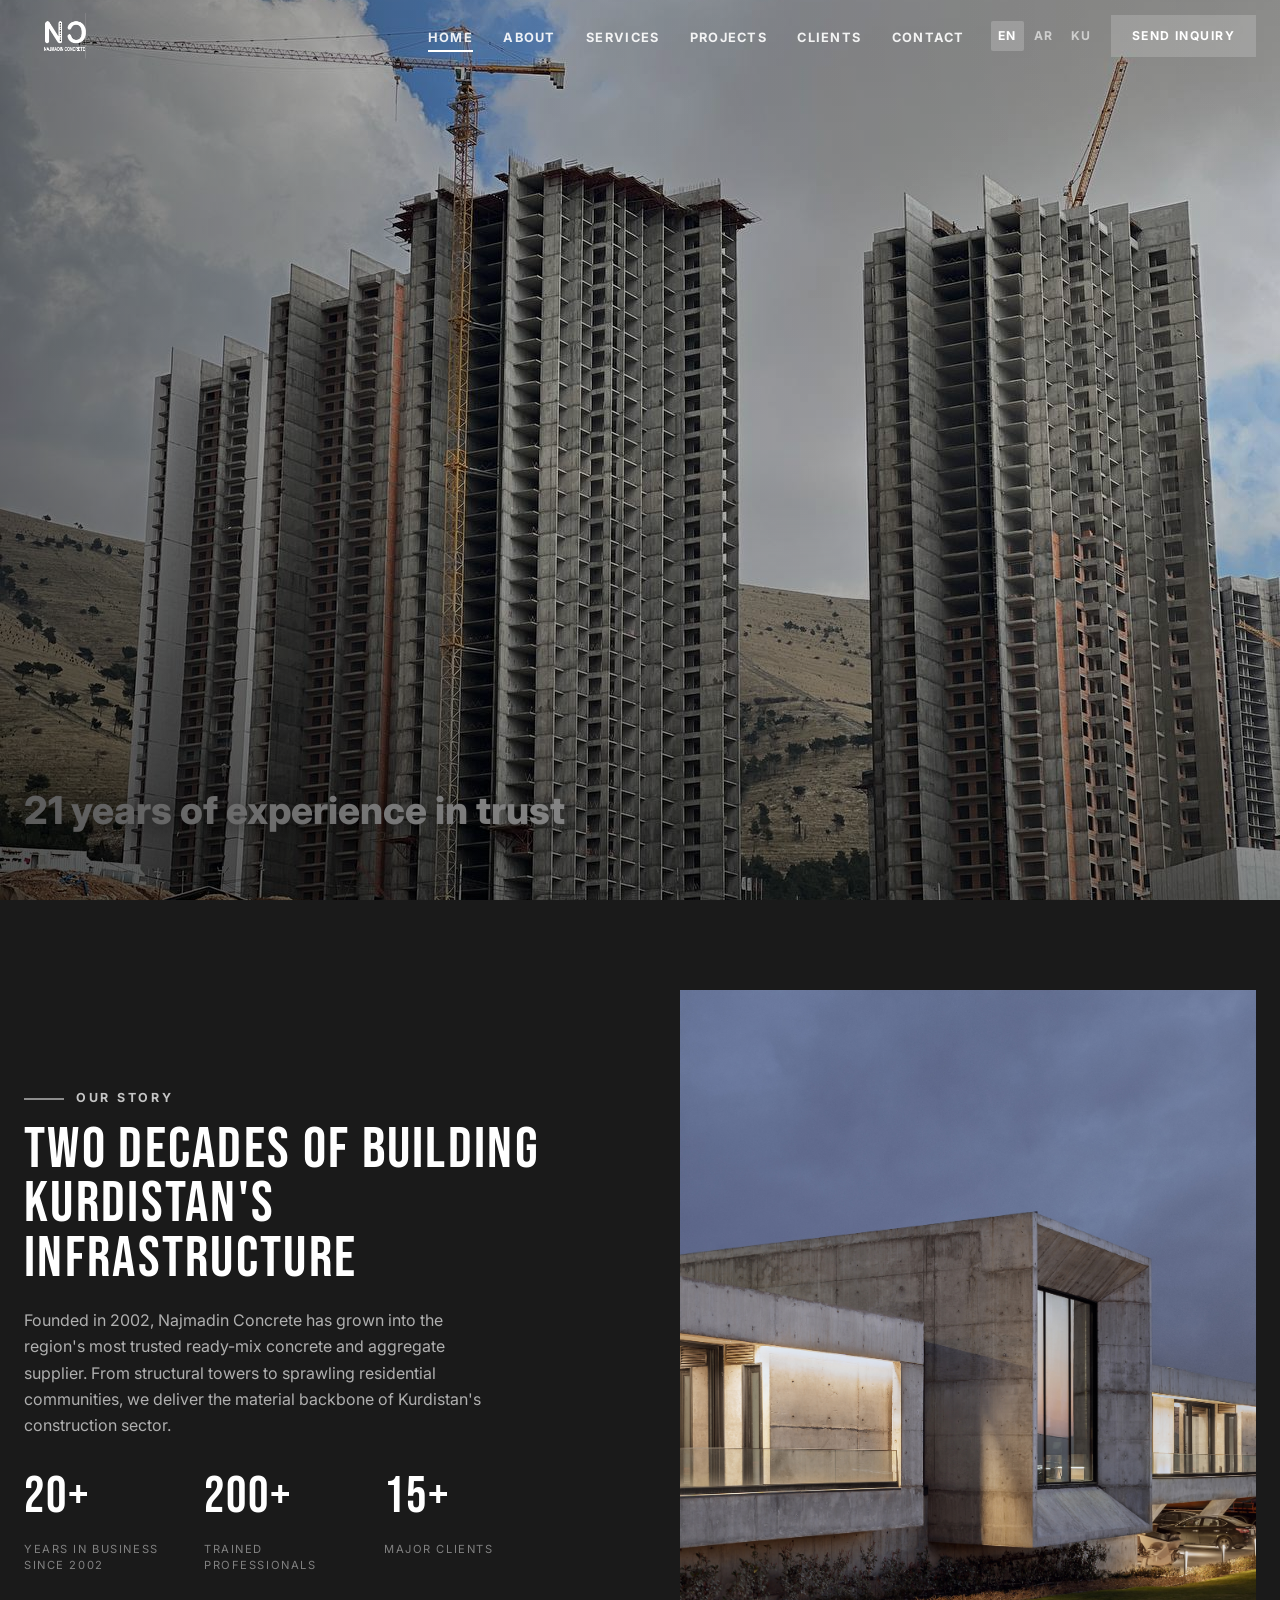
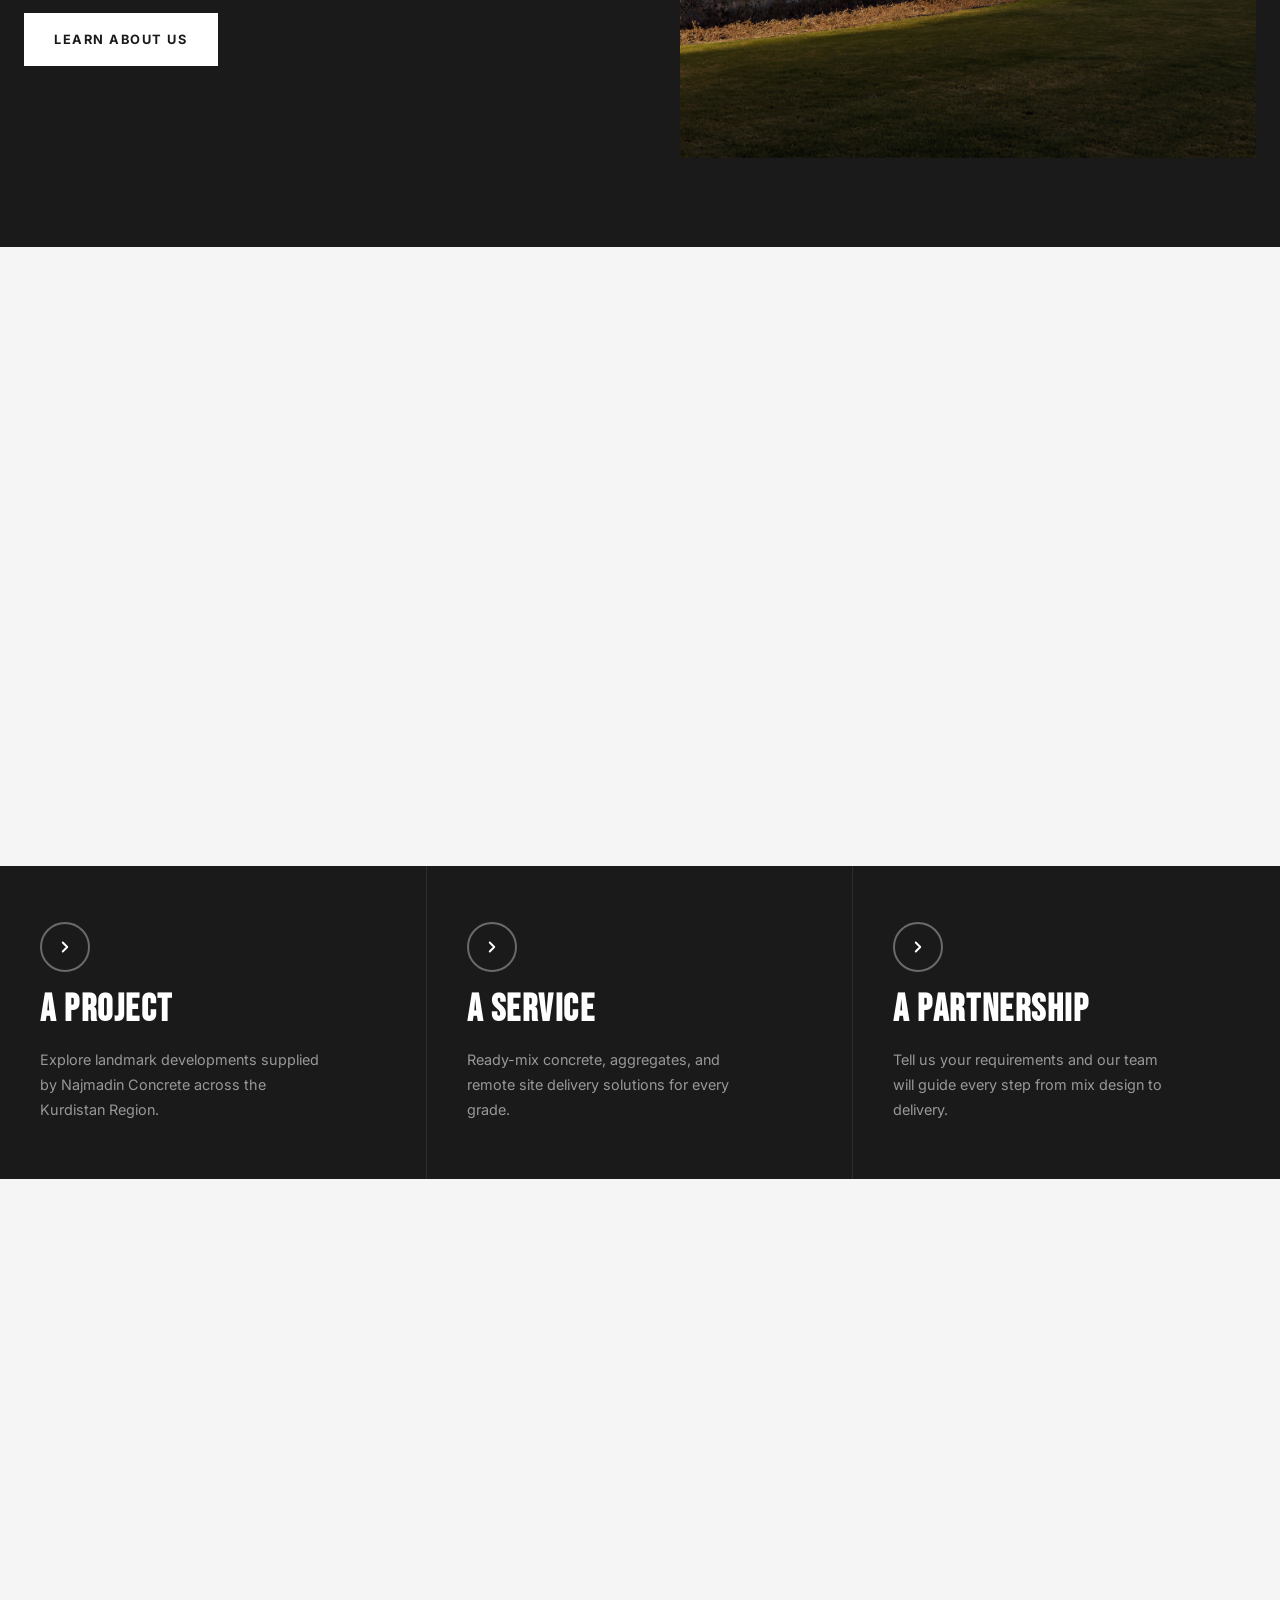
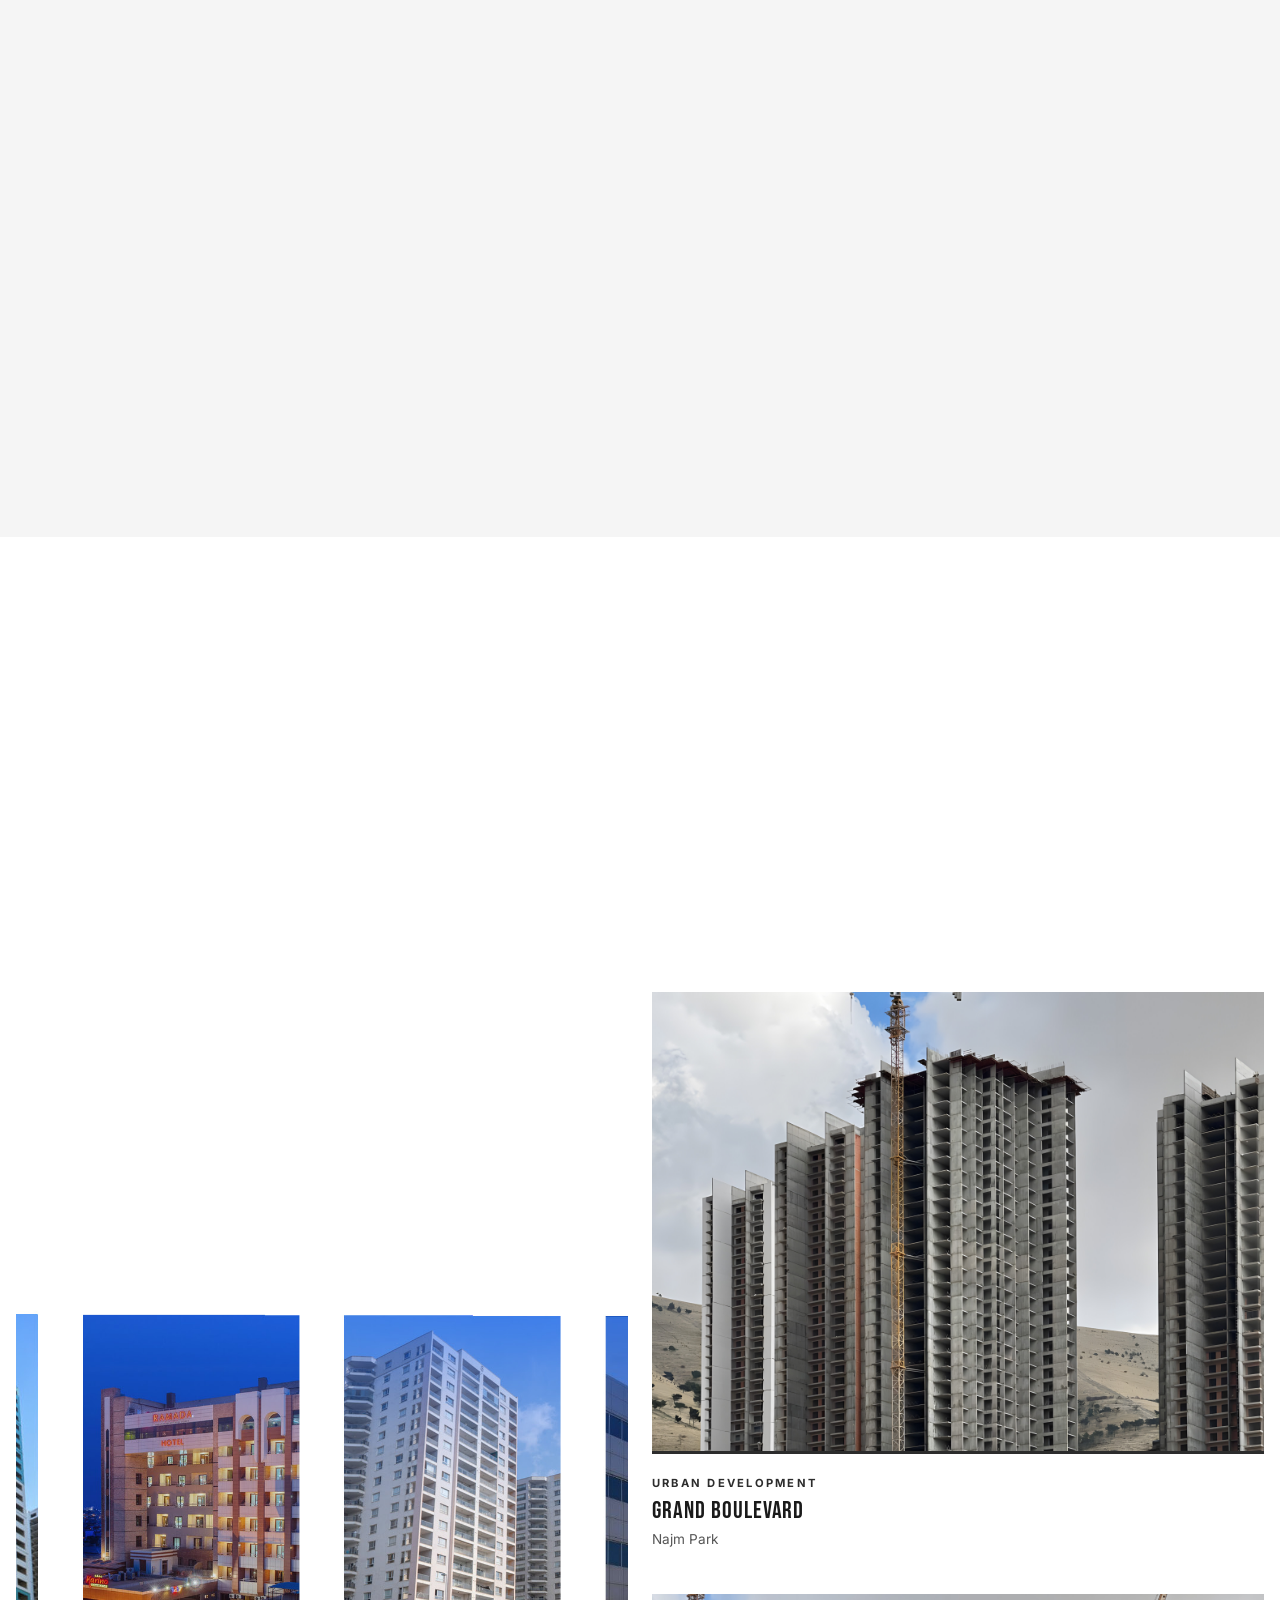
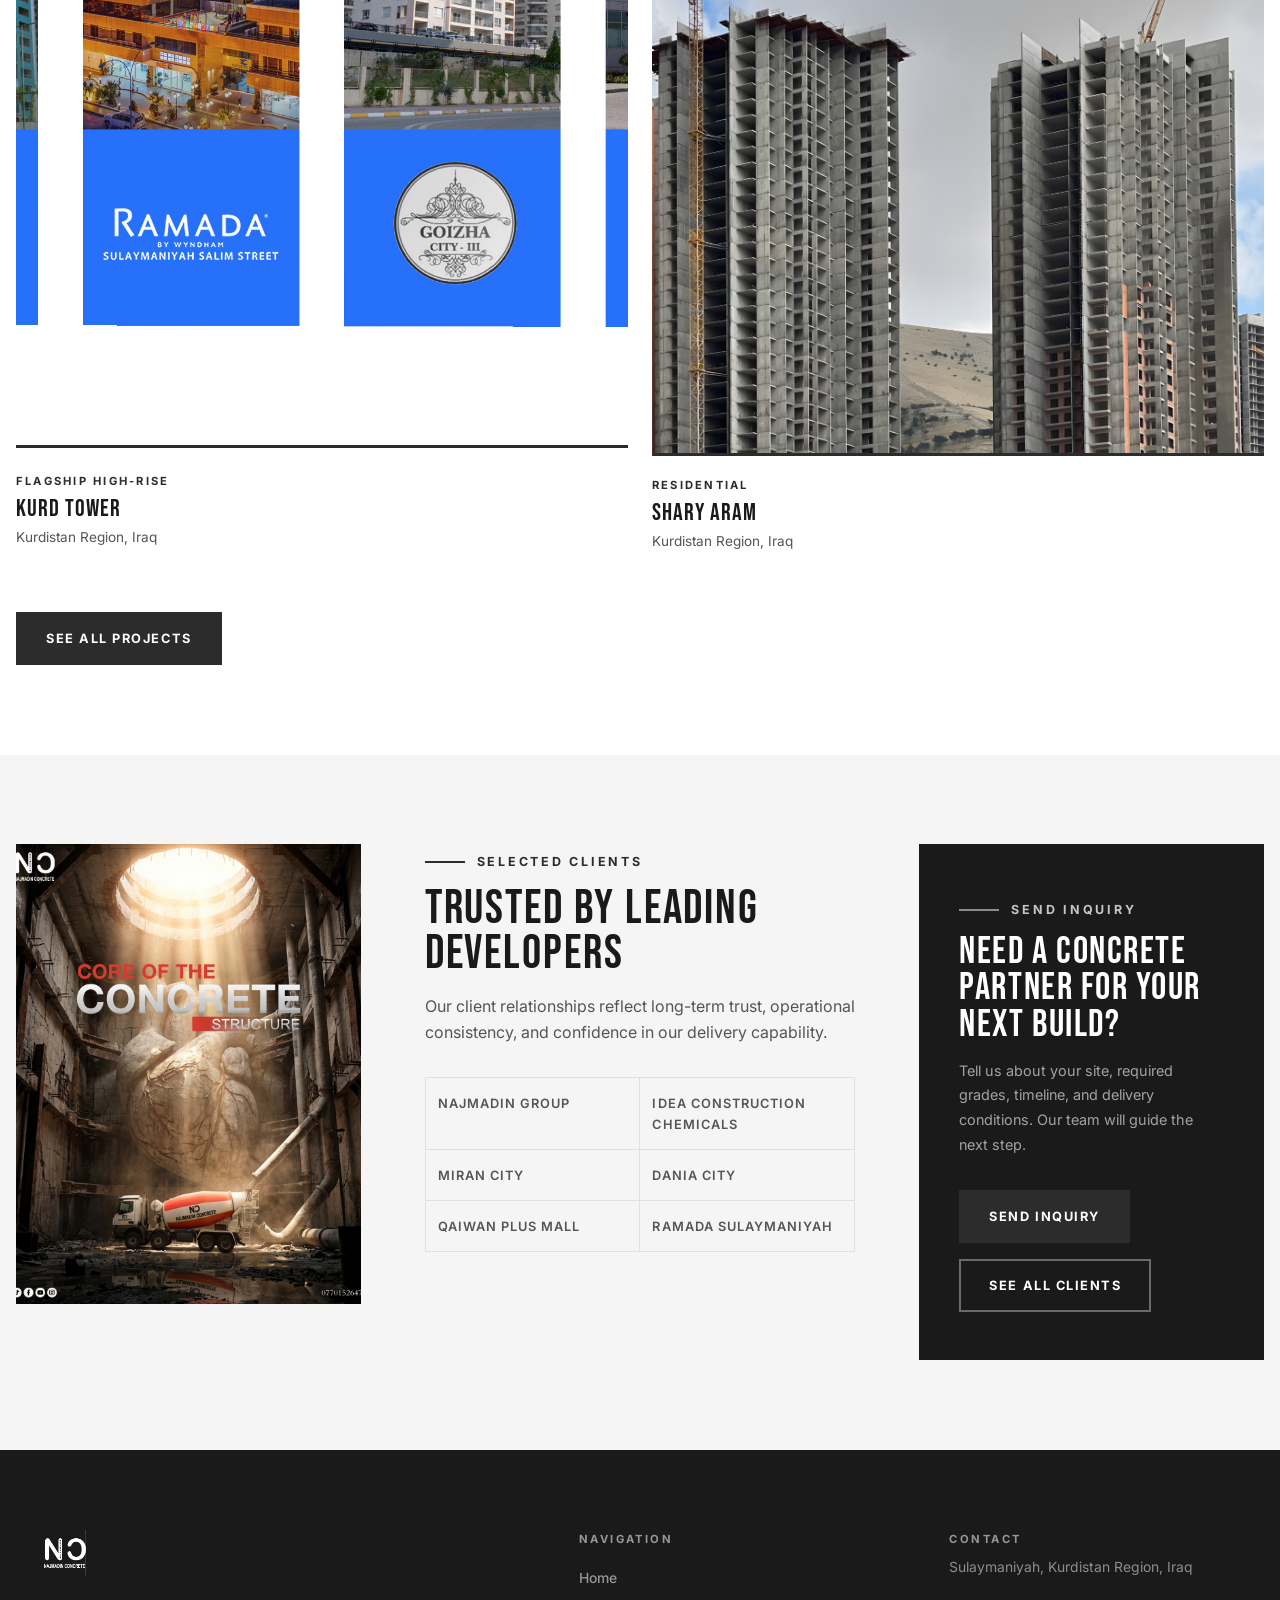
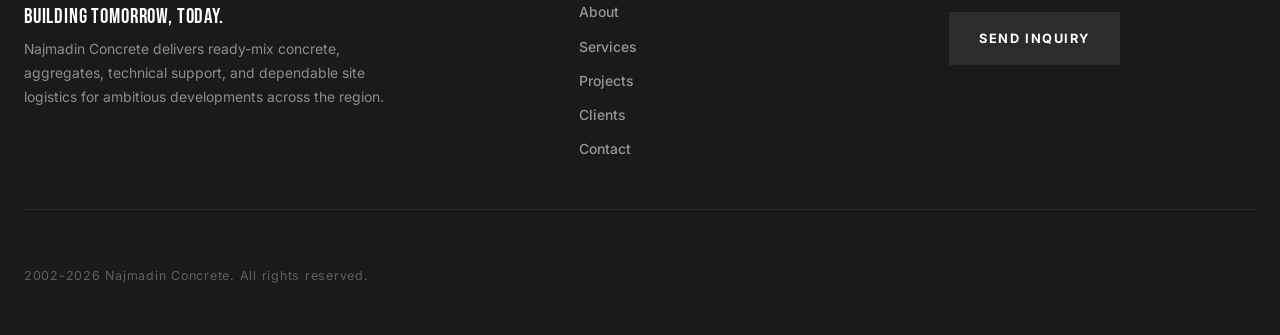
==== commit 58d7eefb: "Add i18n keys, notranslate attrs, and hero redesign Add translate controls and i18n hooks across sit" ====
--- a/index.html
+++ b/index.html
@@ -1,7 +1,8 @@
 <!doctype html>
-<html lang="en">
+<html lang="en" class="notranslate" translate="no">
   <head>
     <meta charset="UTF-8" />
+    <meta name="google" content="notranslate" />
     <meta name="viewport" content="width=device-width, initial-scale=1.0" />
     <title>Najmadin Concrete | Building Iraq's Future Since 2002</title>
     <meta
@@ -14,11 +15,12 @@
       href="https://fonts.googleapis.com/css2?family=Bebas+Neue&family=Inter:wght@300;400;500;600;700;800&display=swap"
       rel="stylesheet"
     />
+    <link rel="preload" as="image" href="assets/images/projects%20pic4.jpg" />
     <link rel="stylesheet" href="styles.css" />
     <script src="app.js" defer></script>
     <script src="animations.js" defer></script>
   </head>
-  <body class="page page-home" data-page="home">
+  <body class="page page-home notranslate" data-page="home" translate="no">
     <div class="site-shell">
       <!-- PRELOADER -->
       <div class="home-preloader" data-home-preloader aria-hidden="true">
@@ -149,7 +151,14 @@
           style="padding: 0"
         >
           <div class="home-entrance-media" aria-hidden="true">
-            <video autoplay muted loop playsinline preload="auto">
+            <video
+              autoplay
+              muted
+              loop
+              playsinline
+              preload="metadata"
+              poster="assets/images/projects%20pic4.jpg"
+            >
               <source
                 src="assets/videos/Najmadin%20concrete%20TV-C%20FINAL%20VERSION%20(1).mp4"
                 type="video/mp4"
@@ -158,115 +167,84 @@
           </div>
 
           <div class="home-entrance-shell container">
-            <article class="home-entrance-copy">
+            <h1 class="home-entrance-message reveal is-visible">
               <span
-                class="eyebrow reveal is-visible"
-                data-i18n="home.hero.eyebrow"
-              >
-                Leading Concrete Supplier In The Kurdistan Region Of Iraq
+                class="home-entrance-message__primary"
+                dir="auto"
+                data-i18n="home.hero.trust.primary"
+              >
+                21 years of experience in trust
               </span>
-              <h1
-                class="home-entrance-title reveal is-visible"
-                data-i18n="home.hero.title"
-              >
-                Building Iraq's<br /><em>Future</em>
-              </h1>
-              <p
-                class="home-entrance-subtitle reveal is-visible"
-                data-delay="1"
-                data-i18n="home.story.title"
-              >
-                Since 2002
-              </p>
-              <p
-                class="home-entrance-body reveal is-visible"
-                data-delay="2"
-                data-i18n="home.hero.body"
-              >
-                Najmadin Concrete delivers ready-mix concrete, aggregates,
-                technical support, and dependable site logistics for ambitious
-                developments across the region.
-              </p>
-            </article>
-
-            <div class="home-entrance-footer reveal is-visible" data-delay="2">
-              <div class="home-entrance-stats">
-                <article class="home-entrance-stat">
-                  <div
-                    class="metric-number display"
-                    data-count="20"
-                    data-suffix="+"
-                  >
-                    20+
-                  </div>
-                  <div class="metric-label" data-i18n="common.stats.years">
-                    Years In Business Since 2002
-                  </div>
-                </article>
-                <article class="home-entrance-stat">
-                  <div
-                    class="metric-number display"
-                    data-count="200"
-                    data-suffix="+"
-                  >
-                    200+
-                  </div>
-                  <div class="metric-label" data-i18n="common.stats.people">
-                    Trained Professionals
-                  </div>
-                </article>
-                <article class="home-entrance-stat">
-                  <div
-                    class="metric-number display"
-                    data-count="15"
-                    data-suffix="+"
-                  >
-                    15+
-                  </div>
-                  <div class="metric-label" data-i18n="common.stats.clients">
-                    Major Clients
-                  </div>
-                </article>
-              </div>
-              <a
-                class="home-entrance-next"
-                href="#home-about"
-                aria-label="Next section"
-              >
-                <span aria-hidden="true"></span>
-              </a>
-            </div>
+              <span
+                class="home-entrance-message__secondary"
+                lang="ku"
+                dir="rtl"
+                data-i18n="home.hero.trust.secondary"
+              >
+              </span>
+            </h1>
           </div>
         </section>
 
         <!-- ─────────────────────────────────────────────────────── -->
         <!-- ABOUT: Company story & stats                            -->
         <!-- ─────────────────────────────────────────────────────── -->
-        <section class="section section-dark home-about-section" id="home-about" data-surface="dark">
+        <section
+          class="section section-dark home-about-section"
+          id="home-about"
+          data-surface="dark"
+        >
           <div class="container">
             <div class="home-about-grid">
               <article class="home-about-copy reveal">
-                <span class="eyebrow" data-i18n="about.story.eyebrow">Our Story</span>
-                <h2 class="display">Two Decades Of Building Kurdistan's Infrastructure</h2>
-                <p class="body-copy">Founded in 2002, Najmadin Concrete has grown into the region's most trusted ready-mix concrete and aggregate supplier. From structural towers to sprawling residential communities, we deliver the material backbone of Kurdistan's construction sector.</p>
+                <span class="eyebrow" data-i18n="about.story.eyebrow"
+                  >Our Story</span
+                >
+                <h2 class="display" data-i18n="home.about.title">
+                  Two Decades Of Building Kurdistan's Infrastructure
+                </h2>
+                <p class="body-copy" data-i18n="home.about.body">
+                  Founded in 2002, Najmadin Concrete has grown into the region's
+                  most trusted ready-mix concrete and aggregate supplier. From
+                  structural towers to sprawling residential communities, we
+                  deliver the material backbone of Kurdistan's construction
+                  sector.
+                </p>
                 <div class="home-about-stats">
                   <div class="home-about-stat">
                     <span class="stat-number display">20+</span>
-                    <span class="stat-label" data-i18n="common.stats.years">Years Since 2002</span>
+                    <span class="stat-label" data-i18n="common.stats.years"
+                      >Years Since 2002</span
+                    >
                   </div>
                   <div class="home-about-stat">
                     <span class="stat-number display">200+</span>
-                    <span class="stat-label" data-i18n="common.stats.people">Trained Professionals</span>
+                    <span class="stat-label" data-i18n="common.stats.people"
+                      >Trained Professionals</span
+                    >
                   </div>
                   <div class="home-about-stat">
                     <span class="stat-number display">15+</span>
-                    <span class="stat-label" data-i18n="common.stats.clients">Major Clients</span>
+                    <span class="stat-label" data-i18n="common.stats.clients"
+                      >Major Clients</span
+                    >
                   </div>
                 </div>
-                <a class="button btn-white" href="about.html">Learn About Us</a>
+                <a
+                  class="button btn-white"
+                  href="about.html"
+                  data-i18n="button.about"
+                  >Learn About Us</a
+                >
               </article>
-              <figure class="home-about-image poster-frame reveal" data-delay="1">
-                <img src="assets/projects/projects_overview_1.png" alt="Najmadin Concrete operations" />
+              <figure
+                class="home-about-image poster-frame reveal"
+                data-delay="1"
+              >
+                <img
+                  src="assets/projects/projects_overview_1.png"
+                  alt="Najmadin Concrete operations"
+                />
               </figure>
             </div>
           </div>
@@ -275,26 +253,54 @@
         <!-- ─────────────────────────────────────────────────────── -->
         <!-- VISION: Values & mission                                -->
         <!-- ─────────────────────────────────────────────────────── -->
-        <section class="section section-light home-vision-section" data-surface="light">
+        <section
+          class="section section-light home-vision-section"
+          data-surface="light"
+        >
           <div class="container">
             <div class="home-vision-grid">
               <div class="home-vision-intro reveal">
-                <span class="eyebrow">Our Vision</span>
-                <h2 class="display">A Stronger Kurdistan Built On Concrete We Stand Behind</h2>
-                <p class="body-copy">We exist to give builders the material confidence they need — on schedule, to specification, on every project that matters.</p>
+                <span class="eyebrow" data-i18n="home.vision.eyebrow"
+                  >Our Vision</span
+                >
+                <h2 class="display" data-i18n="home.vision.title">
+                  A Stronger Kurdistan Built On Concrete We Stand Behind
+                </h2>
+                <p class="body-copy" data-i18n="home.vision.body">
+                  We exist to give builders the material confidence they need -
+                  on schedule, to specification, on every project that matters.
+                </p>
               </div>
               <div class="home-vision-cards">
                 <article class="vision-card reveal">
-                  <h3 class="display">Quality First</h3>
-                  <p>Every mix is controlled, tested, and delivered to specification — from 15 N/mm² to 100 N/mm² with disciplined 28-day strength monitoring.</p>
+                  <h3 class="display" data-i18n="home.vision.card1.title">
+                    Quality First
+                  </h3>
+                  <p data-i18n="home.vision.card1.body">
+                    Every mix is controlled, tested, and delivered to
+                    specification - from 15 N/mm2 to 100 N/mm2 with disciplined
+                    28-day strength monitoring.
+                  </p>
                 </article>
                 <article class="vision-card reveal" data-delay="1">
-                  <h3 class="display">Built To Last</h3>
-                  <p>Our concrete supports the structures that define Kurdistan's cities — towers, communities, hotels, and institutions engineered to endure.</p>
+                  <h3 class="display" data-i18n="home.vision.card2.title">
+                    Built To Last
+                  </h3>
+                  <p data-i18n="home.vision.card2.body">
+                    Our concrete supports the structures that define Kurdistan's
+                    cities - towers, communities, hotels, and institutions
+                    engineered to endure.
+                  </p>
                 </article>
                 <article class="vision-card reveal" data-delay="2">
-                  <h3 class="display">Always Reliable</h3>
-                  <p>On-time delivery, technical precision, and a team that stays engaged from inquiry through final placement on even the most demanding sites.</p>
+                  <h3 class="display" data-i18n="home.vision.card3.title">
+                    Always Reliable
+                  </h3>
+                  <p data-i18n="home.vision.card3.body">
+                    On-time delivery, technical precision, and a team that stays
+                    engaged from inquiry through final placement on even the
+                    most demanding sites.
+                  </p>
                 </article>
               </div>
             </div>
@@ -311,8 +317,10 @@
                 <polyline points="9 18 15 12 9 6" />
               </svg>
             </div>
-            <h2 class="action-card-title">A Project</h2>
-            <p class="action-card-body">
+            <h2 class="action-card-title" data-i18n="home.action.project.title">
+              A Project
+            </h2>
+            <p class="action-card-body" data-i18n="home.action.project.body">
               Explore landmark developments supplied by Najmadin Concrete across
               the Kurdistan Region.
             </p>
@@ -324,8 +332,10 @@
                 <polyline points="9 18 15 12 9 6" />
               </svg>
             </div>
-            <h2 class="action-card-title">A Service</h2>
-            <p class="action-card-body">
+            <h2 class="action-card-title" data-i18n="home.action.service.title">
+              A Service
+            </h2>
+            <p class="action-card-body" data-i18n="home.action.service.body">
               Ready-mix concrete, aggregates, and remote site delivery solutions
               for every grade.
             </p>
@@ -337,8 +347,16 @@
                 <polyline points="9 18 15 12 9 6" />
               </svg>
             </div>
-            <h2 class="action-card-title">A Partnership</h2>
-            <p class="action-card-body">
+            <h2
+              class="action-card-title"
+              data-i18n="home.action.partnership.title"
+            >
+              A Partnership
+            </h2>
+            <p
+              class="action-card-body"
+              data-i18n="home.action.partnership.body"
+            >
               Tell us your requirements and our team will guide every step from
               mix design to delivery.
             </p>
@@ -489,7 +507,10 @@
             <div class="home-journal-grid">
               <article class="home-journal-feature reveal">
                 <figure class="home-journal-feature-media poster-frame">
-                  <img src="assets/projects/kurd_tower_1.png" alt="Kurd Tower" />
+                  <img
+                    src="assets/projects/kurd_tower_1.png"
+                    alt="Kurd Tower"
+                  />
                 </figure>
                 <div class="home-journal-feature-copy">
                   <span class="kicker" data-i18n="projects.kicker.flagship"
@@ -504,7 +525,10 @@
 
               <article class="home-journal-card reveal" data-delay="1">
                 <figure class="poster-frame">
-                  <img src="assets/projects/grand_boulevard_1.png" alt="Grand Boulevard" />
+                  <img
+                    src="assets/projects/grand_boulevard_1.png"
+                    alt="Grand Boulevard"
+                  />
                 </figure>
                 <div class="home-journal-card-copy">
                   <span class="kicker" data-i18n="projects.kicker.urban"
@@ -517,7 +541,10 @@
 
               <article class="home-journal-card reveal" data-delay="2">
                 <figure class="poster-frame">
-                  <img src="assets/projects/shary_aram_1.png" alt="Shary Aram" />
+                  <img
+                    src="assets/projects/shary_aram_1.png"
+                    alt="Shary Aram"
+                  />
                 </figure>
                 <div class="home-journal-card-copy">
                   <span class="kicker" data-i18n="projects.kicker.residential"
@@ -629,7 +656,9 @@
           </div>
 
           <nav class="footer-nav" aria-label="Footer navigation">
-            <p class="footer-nav-label">Navigation</p>
+            <p class="footer-nav-label" data-i18n="footer.navigation">
+              Navigation
+            </p>
             <a href="index.html" data-i18n="nav.home">Home</a>
             <a href="about.html" data-i18n="nav.about">About</a>
             <a href="services.html" data-i18n="nav.services">Services</a>
@@ -639,7 +668,7 @@
           </nav>
 
           <div>
-            <p class="footer-nav-label">Contact</p>
+            <p class="footer-nav-label" data-i18n="footer.contact">Contact</p>
             <p
               class="footer-text"
               style="margin-bottom: 0.5rem"
--- a/styles.css
+++ b/styles.css
@@ -429,9 +429,11 @@
   position: absolute;
   inset: 0;
   z-index: 0;
+  background: #111 url("assets/images/projects pic4.jpg") center / cover no-repeat;
 }
 
 .home-entrance-media video {
+  display: block;
   width: 100%;
   height: 100%;
   object-fit: cover;
@@ -456,12 +458,19 @@
   content: "";
   position: absolute;
   inset: 0;
-  background: linear-gradient(
-    to bottom,
-    rgba(0,0,0,0.25) 0%,
-    rgba(0,0,0,0.5) 55%,
-    rgba(0,0,0,0.72) 100%
-  );
+  background:
+    linear-gradient(
+      90deg,
+      rgba(0,0,0,0.42) 0%,
+      rgba(0,0,0,0.16) 42%,
+      rgba(0,0,0,0.06) 100%
+    ),
+    linear-gradient(
+      to bottom,
+      rgba(0,0,0,0.14) 0%,
+      rgba(0,0,0,0.12) 50%,
+      rgba(0,0,0,0.46) 100%
+    );
   z-index: 1;
   pointer-events: none;
 }
@@ -470,53 +479,46 @@
   position: relative;
   z-index: 2;
   width: var(--container);
+  min-height: 100%;
   margin: 0 auto;
-  padding: 0 0 5.5rem;
+  padding: clamp(6.5rem, 12vh, 9rem) 0 clamp(2.25rem, 8vh, 5.5rem);
   display: flex;
   flex-direction: column;
-}
-
-.home-entrance-copy { max-width: 960px; }
-.home-entrance-copy .eyebrow { color: var(--accent); margin-bottom: 1.5rem; }
-
-.home-entrance-title {
-  font-family: var(--display-font);
-  font-size: clamp(4.5rem, 10vw, 10rem);
-  text-transform: uppercase;
-  letter-spacing: 0.02em;
+  justify-content: flex-end;
+  align-items: flex-start;
+  direction: ltr;
+}
+
+.home-entrance-message {
+  max-width: min(64rem, 90vw);
+  margin: 0;
   line-height: 0.88;
   color: var(--white);
-  margin-bottom: 1rem;
-}
-
-.home-entrance-title em { color: var(--accent); font-style: normal; }
-
-.home-entrance-subtitle {
-  font-family: var(--display-font);
-  font-size: clamp(1.6rem, 3.5vw, 3rem);
-  text-transform: uppercase;
-  letter-spacing: 0.06em;
-  color: rgba(255,255,255,0.7);
-  margin-bottom: 1.5rem;
-}
-
-.home-entrance-body {
-  max-width: 520px;
-  color: rgba(255,255,255,0.7);
-  font-size: 1rem;
-  line-height: 1.72;
-}
-
-.home-entrance-footer {
-  display: flex;
-  align-items: flex-end;
-  justify-content: space-between;
-  margin-top: 3.5rem;
-  flex-wrap: wrap;
-  gap: 2rem;
-}
-
-.home-entrance-stats { display: flex; gap: 3.5rem; flex-wrap: wrap; }
+  text-align: left;
+  text-shadow: 0 3px 20px rgba(0,0,0,0.5);
+}
+
+.home-entrance-message span { display: block; }
+.home-entrance-message span:empty { display: none; }
+
+.home-entrance-message__primary {
+  font-family: var(--body-font);
+  font-size: clamp(1.55rem, 3vw, 3.4rem);
+  font-weight: 800;
+  letter-spacing: 0;
+  text-wrap: balance;
+}
+
+.home-entrance-message__secondary {
+  margin-top: 0.6rem;
+  font-family: "K24 Kurdish", sans-serif;
+  font-size: clamp(1.35rem, 2.8vw, 3.1rem);
+  font-weight: 700;
+  letter-spacing: 0;
+  line-height: 1.2;
+  text-wrap: balance;
+  unicode-bidi: isolate;
+}
 
 .metric-number {
   font-family: var(--display-font);
@@ -1387,8 +1389,6 @@
   .nav-link { display: block; padding: 1.2rem 0; border-bottom: 1px solid var(--border); font-size: 1.05rem; }
   .nav-link::after { display: none; }
 
-  .home-entrance-stats { flex-direction: column; gap: 1.5rem; }
-  .home-entrance-footer { flex-direction: column; align-items: flex-start; gap: 2rem; }
   .footer-grid { grid-template-columns: 1fr; gap: 2rem; }
   .stats-band-inner { gap: 2.5rem; }
   .grid-2, .grid-3, .grid-4 { grid-template-columns: 1fr; }
@@ -1402,7 +1402,11 @@
   .language-switcher button { min-width: 1.6rem; padding: 0 0.2rem; font-size: 0.65rem; }
   .brand-mark { width: 2.8rem; height: 2.8rem; }
   .brand-mark svg { width: 1.9rem; height: 1.9rem; }
+  .home-entrance { min-height: 520px; }
   .home-entrance-shell { padding-bottom: 2.5rem; }
+  .home-entrance-message { max-width: min(21rem, 88vw); }
+  .home-entrance-message__primary { font-size: clamp(1.45rem, 8vw, 2.8rem); }
+  .home-entrance-message__secondary { font-size: clamp(1.25rem, 6.5vw, 2.3rem); }
   .action-card { padding: 2rem 1.5rem; }
   .action-card-title { font-size: 2rem; }
 }
@@ -1494,10 +1498,6 @@
 /* Footer accent elements */
 .footer-nav-label { color: rgba(255,255,255,0.55) !important; }
 
-/* Home entrance eyebrow (over video) */
-.home-entrance-copy .eyebrow { color: rgba(255,255,255,0.8); }
-.home-entrance-copy .eyebrow::before { background: rgba(255,255,255,0.5); }
-
 /* Home trust CTA eyebrow */
 .home-trust-cta .eyebrow { color: rgba(255,255,255,0.75); }
 .home-trust-cta .eyebrow::before { background: rgba(255,255,255,0.5); }
@@ -1872,7 +1872,6 @@
   .services-orbital-gallery { grid-template-columns: repeat(2, 1fr); gap: 1rem; }
   .client-showcase-grid { grid-template-columns: 1fr; }
   .metric-grid { grid-template-columns: 1fr 1fr; }
-  .home-entrance-title { font-size: clamp(3.5rem, 14vw, 6rem); }
   .page-hero-cinematic { min-height: min(45vh, 26rem); padding-top: 6rem !important; padding-bottom: 3rem !important; }
   .section-head h1, .section-head h2 { font-size: clamp(2rem, 8vw, 3rem); }
   .project-grid { grid-auto-rows: 220px; }
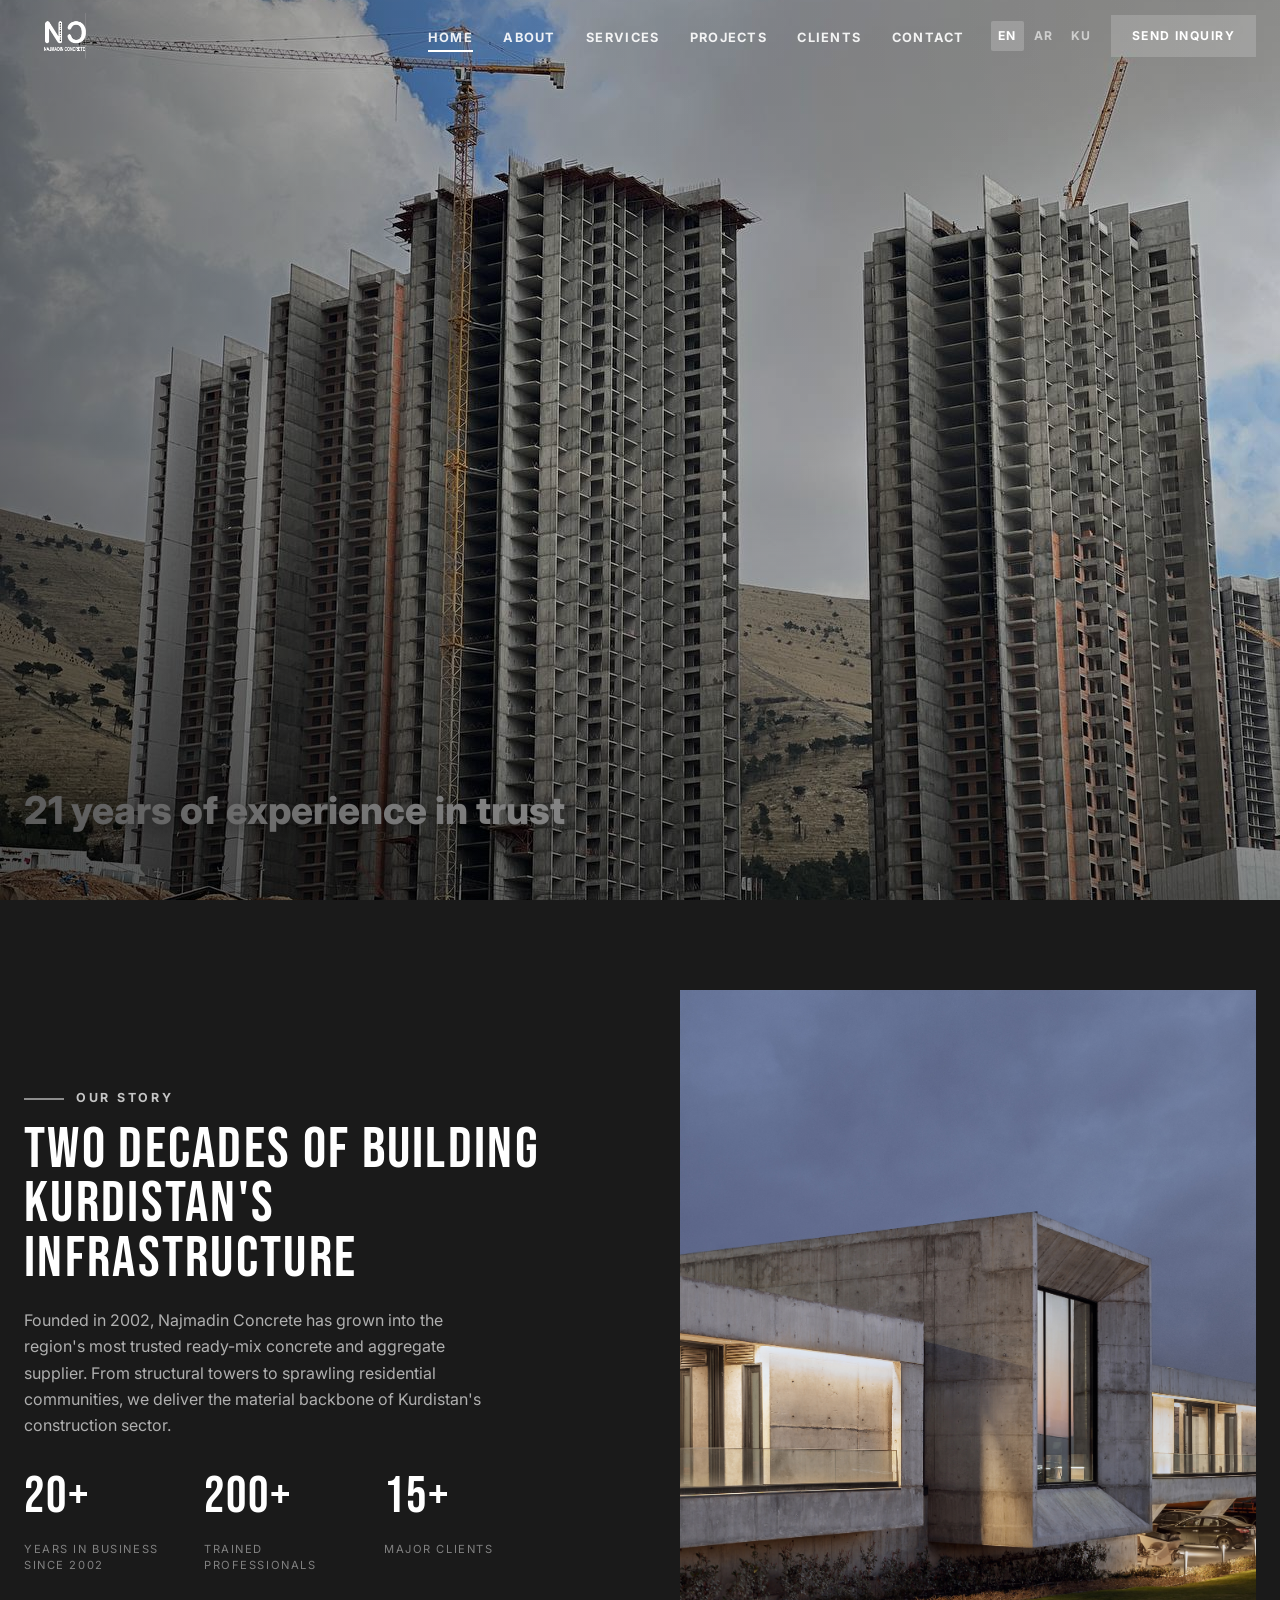
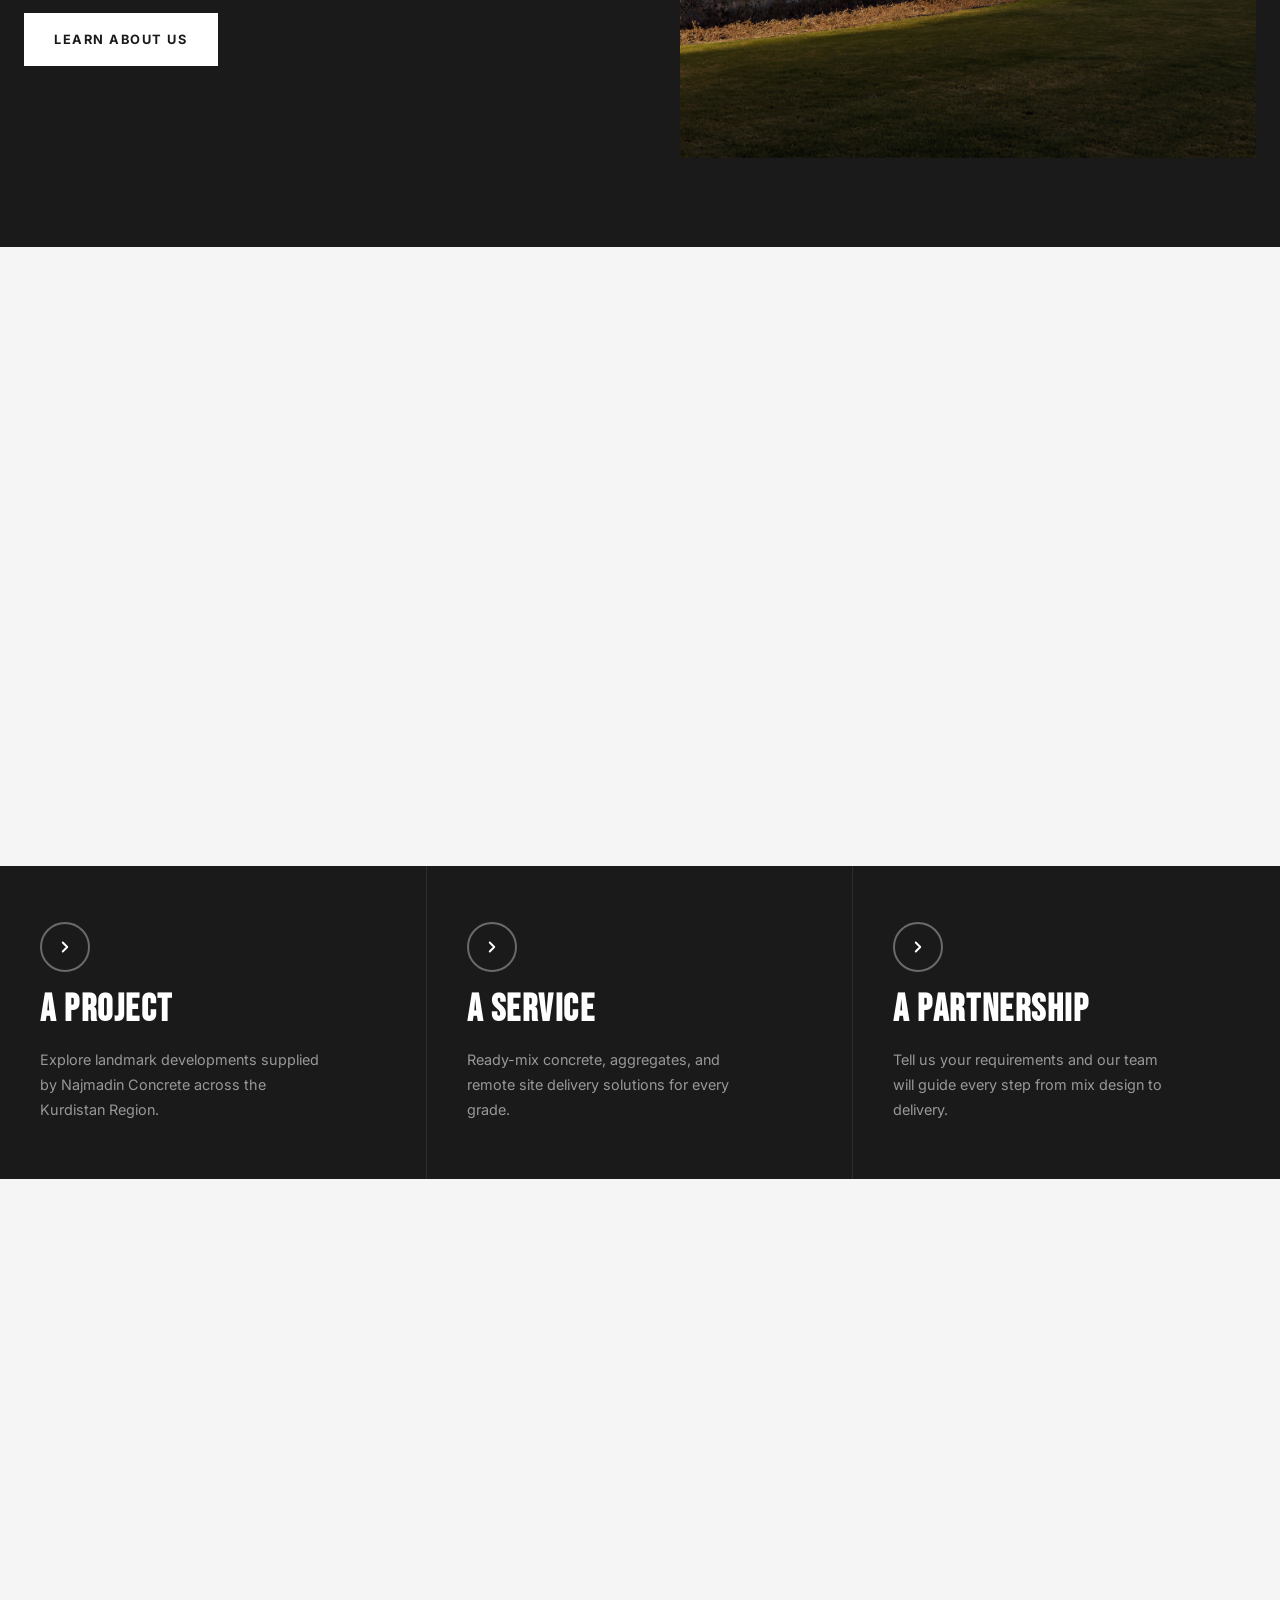
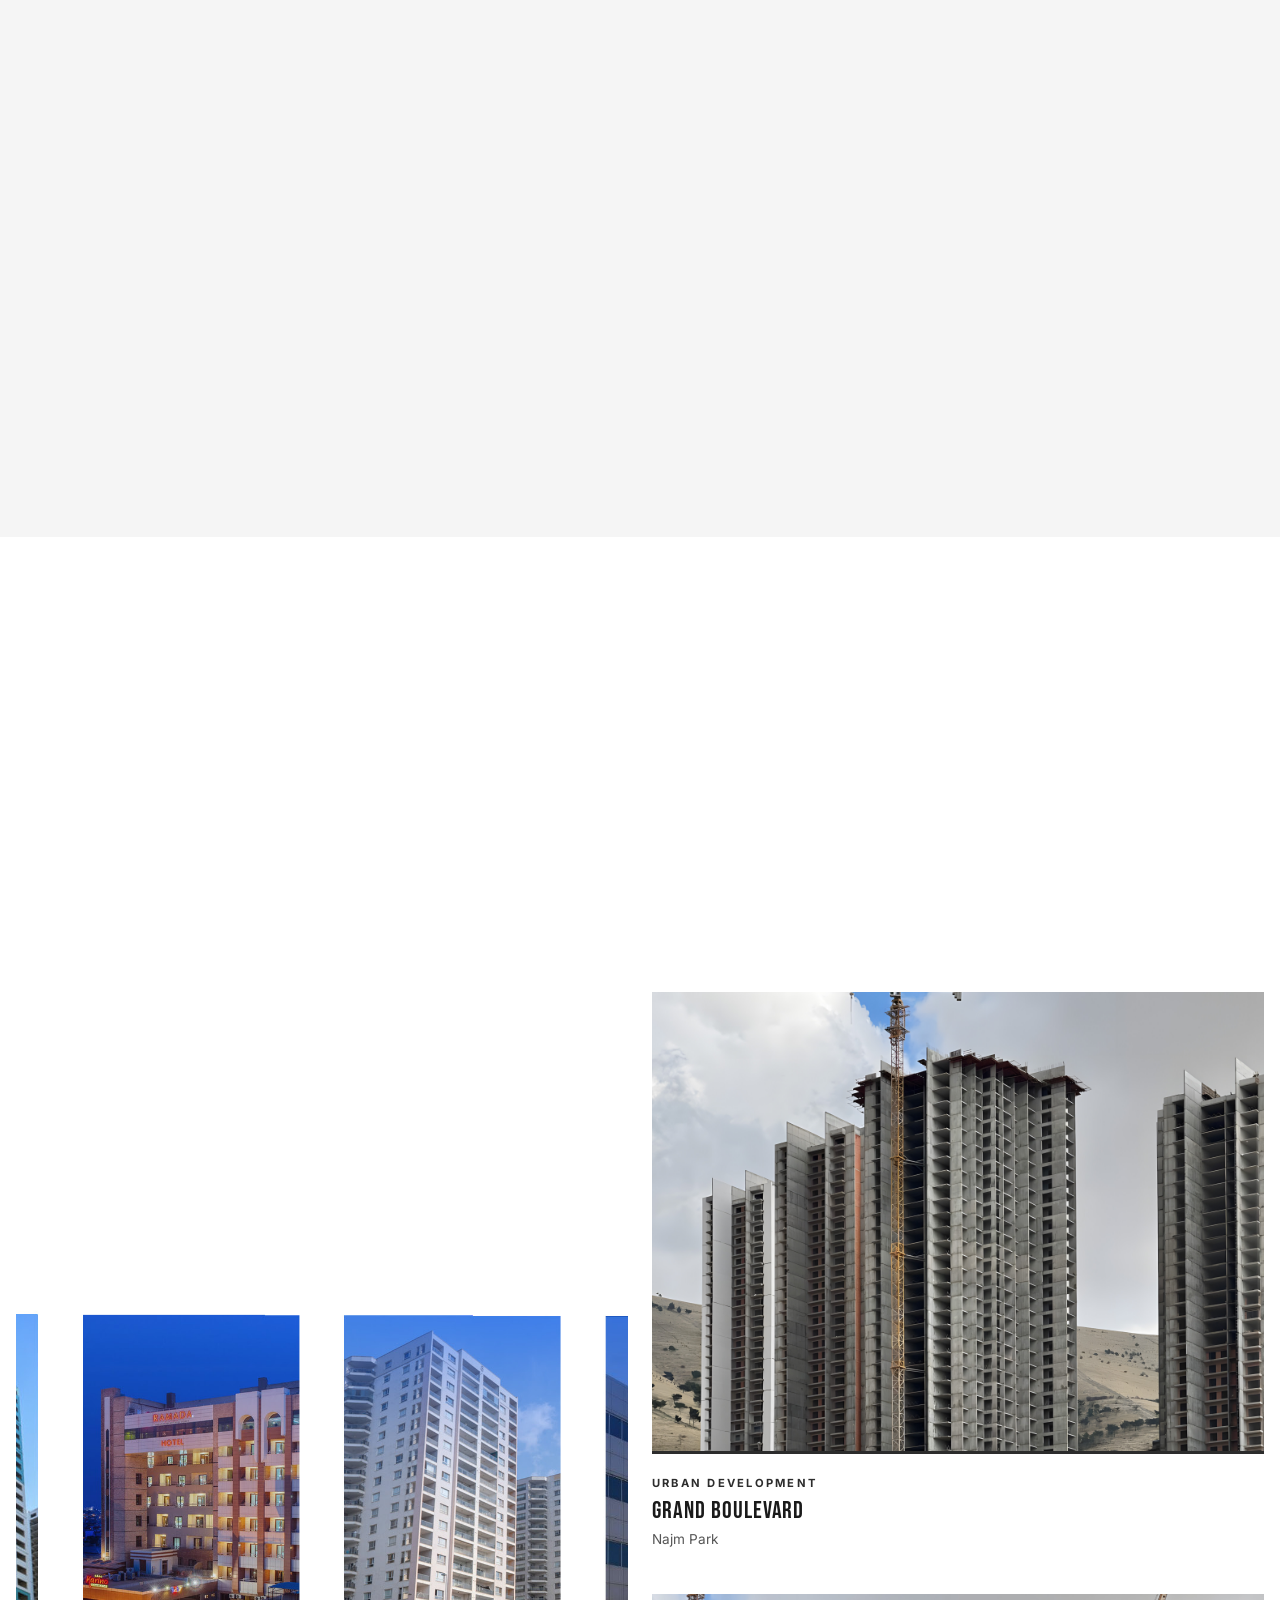
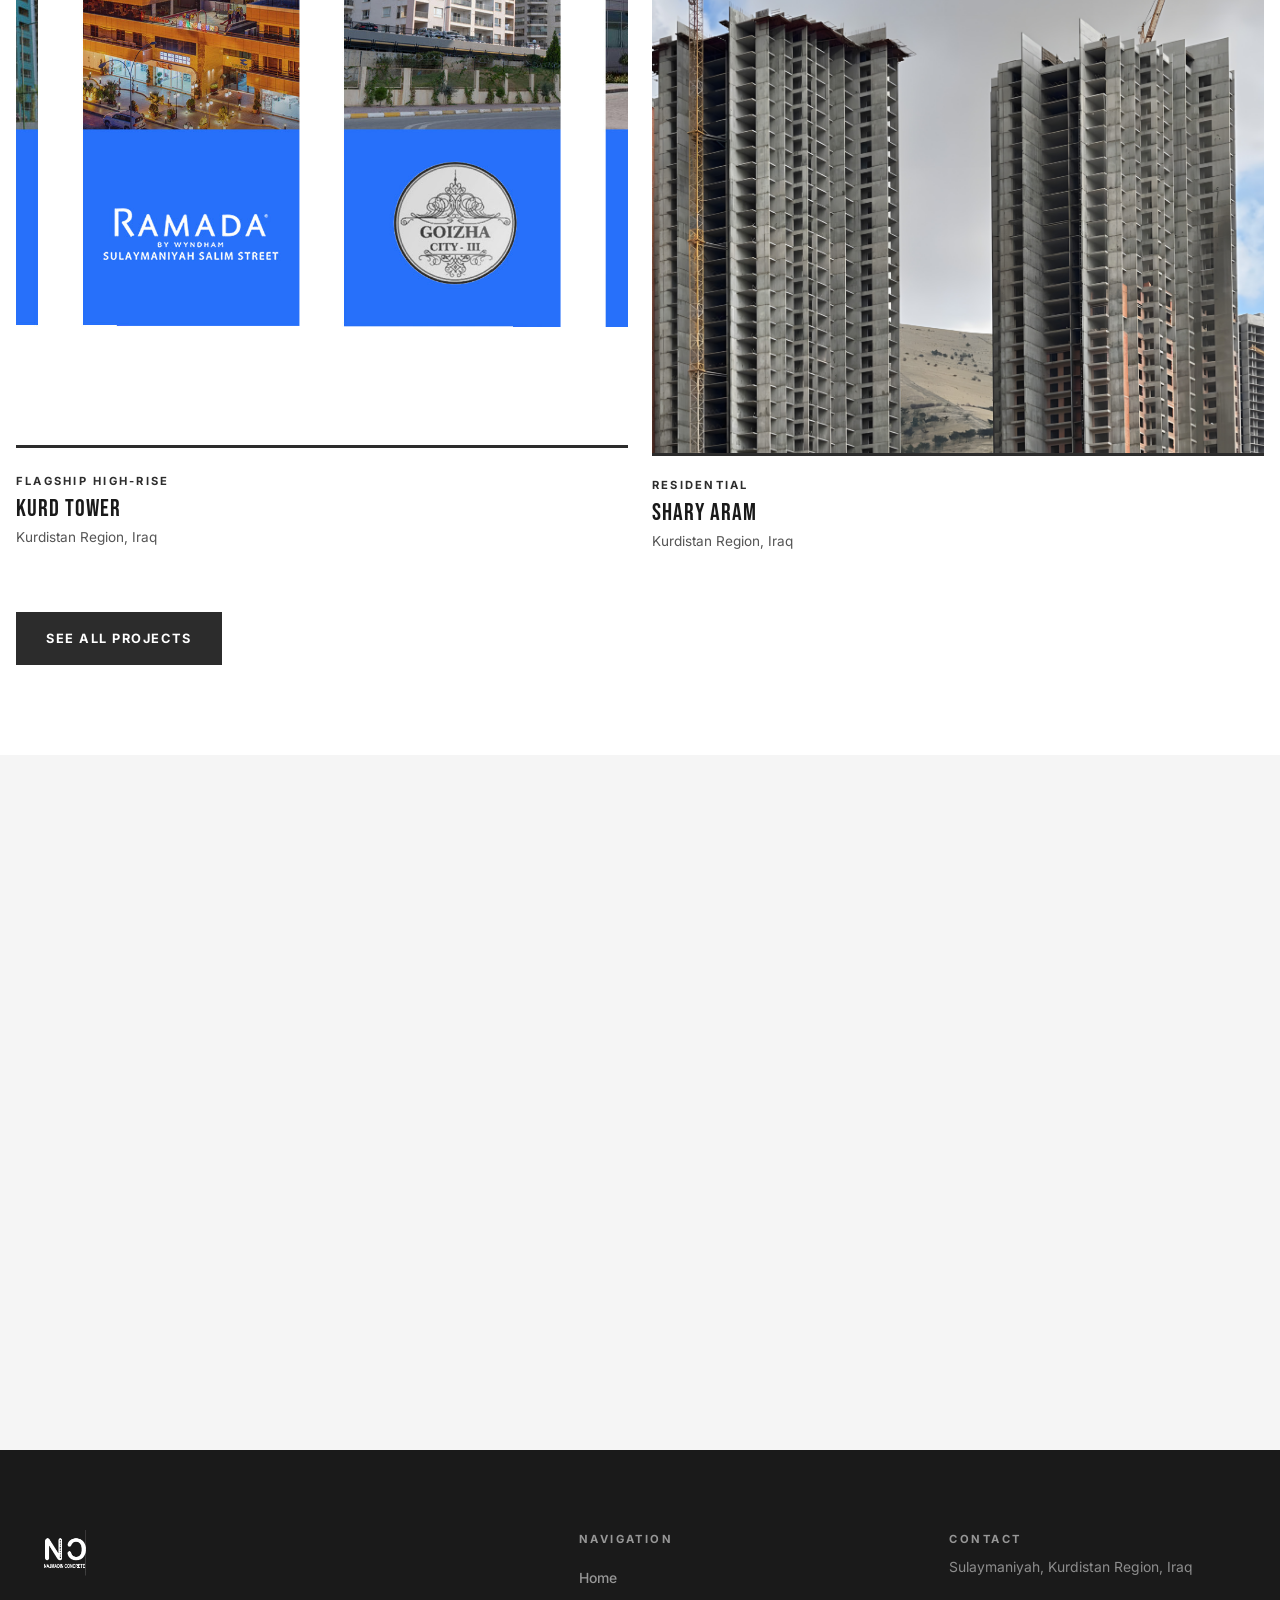
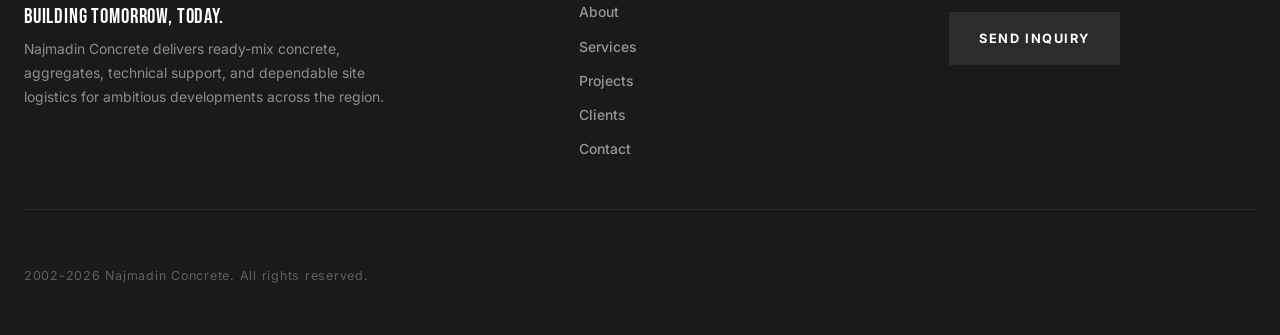
==== commit fa4a52d0: "." ====
--- a/index.html
+++ b/index.html
@@ -22,19 +22,6 @@
   </head>
   <body class="page page-home notranslate" data-page="home" translate="no">
     <div class="site-shell">
-      <!-- PRELOADER -->
-      <div class="home-preloader" data-home-preloader aria-hidden="true">
-        <div class="home-preloader__sheet">
-          <p class="home-preloader__eyebrow" data-i18n="home.hero.eyebrow">
-            Leading Concrete Supplier In The Kurdistan Region Of Iraq
-          </p>
-          <div class="home-preloader__title">
-            <span data-i18n="brand.title">Najmadin</span>
-            <span data-i18n="brand.subtitle">Concrete</span>
-          </div>
-        </div>
-      </div>
-
       <!-- HEADER -->
       <header class="site-header" id="top">
         <div class="container header-row">
--- a/styles.css
+++ b/styles.css
@@ -315,47 +315,6 @@
 
 .page-main { padding-top: 72px; }
 
-/* ── BODY READY STATE (home only — other pages never get .is-ready) ── */
-body.page-home:not(.is-ready) .site-shell { opacity: 0; }
-body.page-home.is-ready .site-shell { opacity: 1; transition: opacity 0.4s ease; }
-
-/* ── PRELOADER ────────────────────────────────────────────────────── */
-.home-preloader {
-  position: fixed;
-  inset: 0;
-  z-index: 200;
-  background: var(--bg-dark);
-  display: flex;
-  align-items: center;
-  justify-content: center;
-}
-
-.home-preloader__sheet { text-align: center; color: var(--white); }
-
-.home-preloader__title {
-  font-family: var(--display-font);
-  font-size: clamp(3rem, 10vw, 7rem);
-  letter-spacing: 0.06em;
-  text-transform: uppercase;
-  line-height: 0.9;
-  display: flex;
-  flex-direction: column;
-}
-
-.home-preloader__eyebrow {
-  font-size: 0.75rem;
-  letter-spacing: 0.2em;
-  text-transform: uppercase;
-  color: var(--accent);
-  margin-bottom: 1rem;
-}
-
-.home-preloader.is-dismissed {
-  opacity: 0;
-  pointer-events: none;
-  transition: opacity 0.7s ease;
-}
-
 /* ── BUTTONS ─────────────────────────────────────────────────────── */
 .button, .btn {
   display: inline-flex;
@@ -1502,9 +1461,6 @@
 .home-trust-cta .eyebrow { color: rgba(255,255,255,0.75); }
 .home-trust-cta .eyebrow::before { background: rgba(255,255,255,0.5); }
 
-/* Preloader eyebrow */
-.home-preloader__eyebrow { color: rgba(255,255,255,0.65); }
-
 /* ── SECTION SCROLL TRANSITIONS (color-change feel) ─────────────── */
 .section { transition: background-color 0.6s ease; }
 
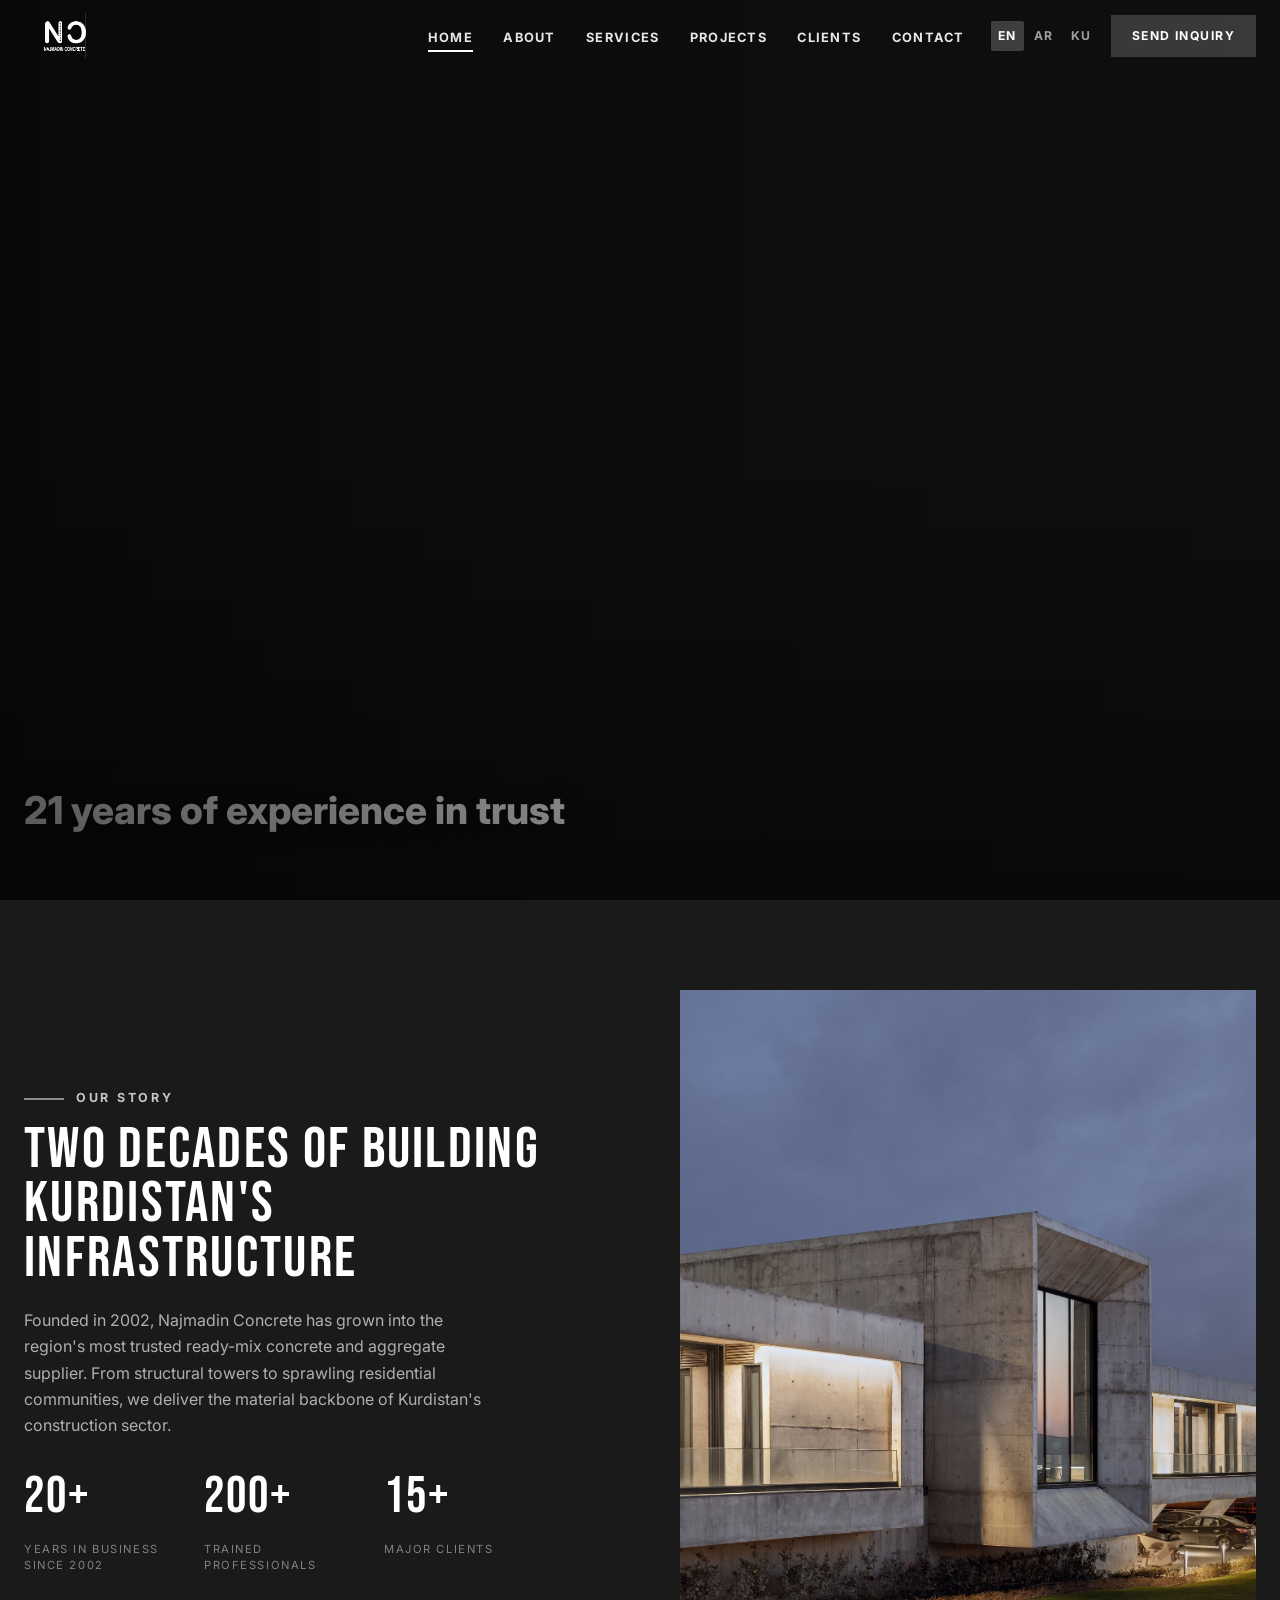
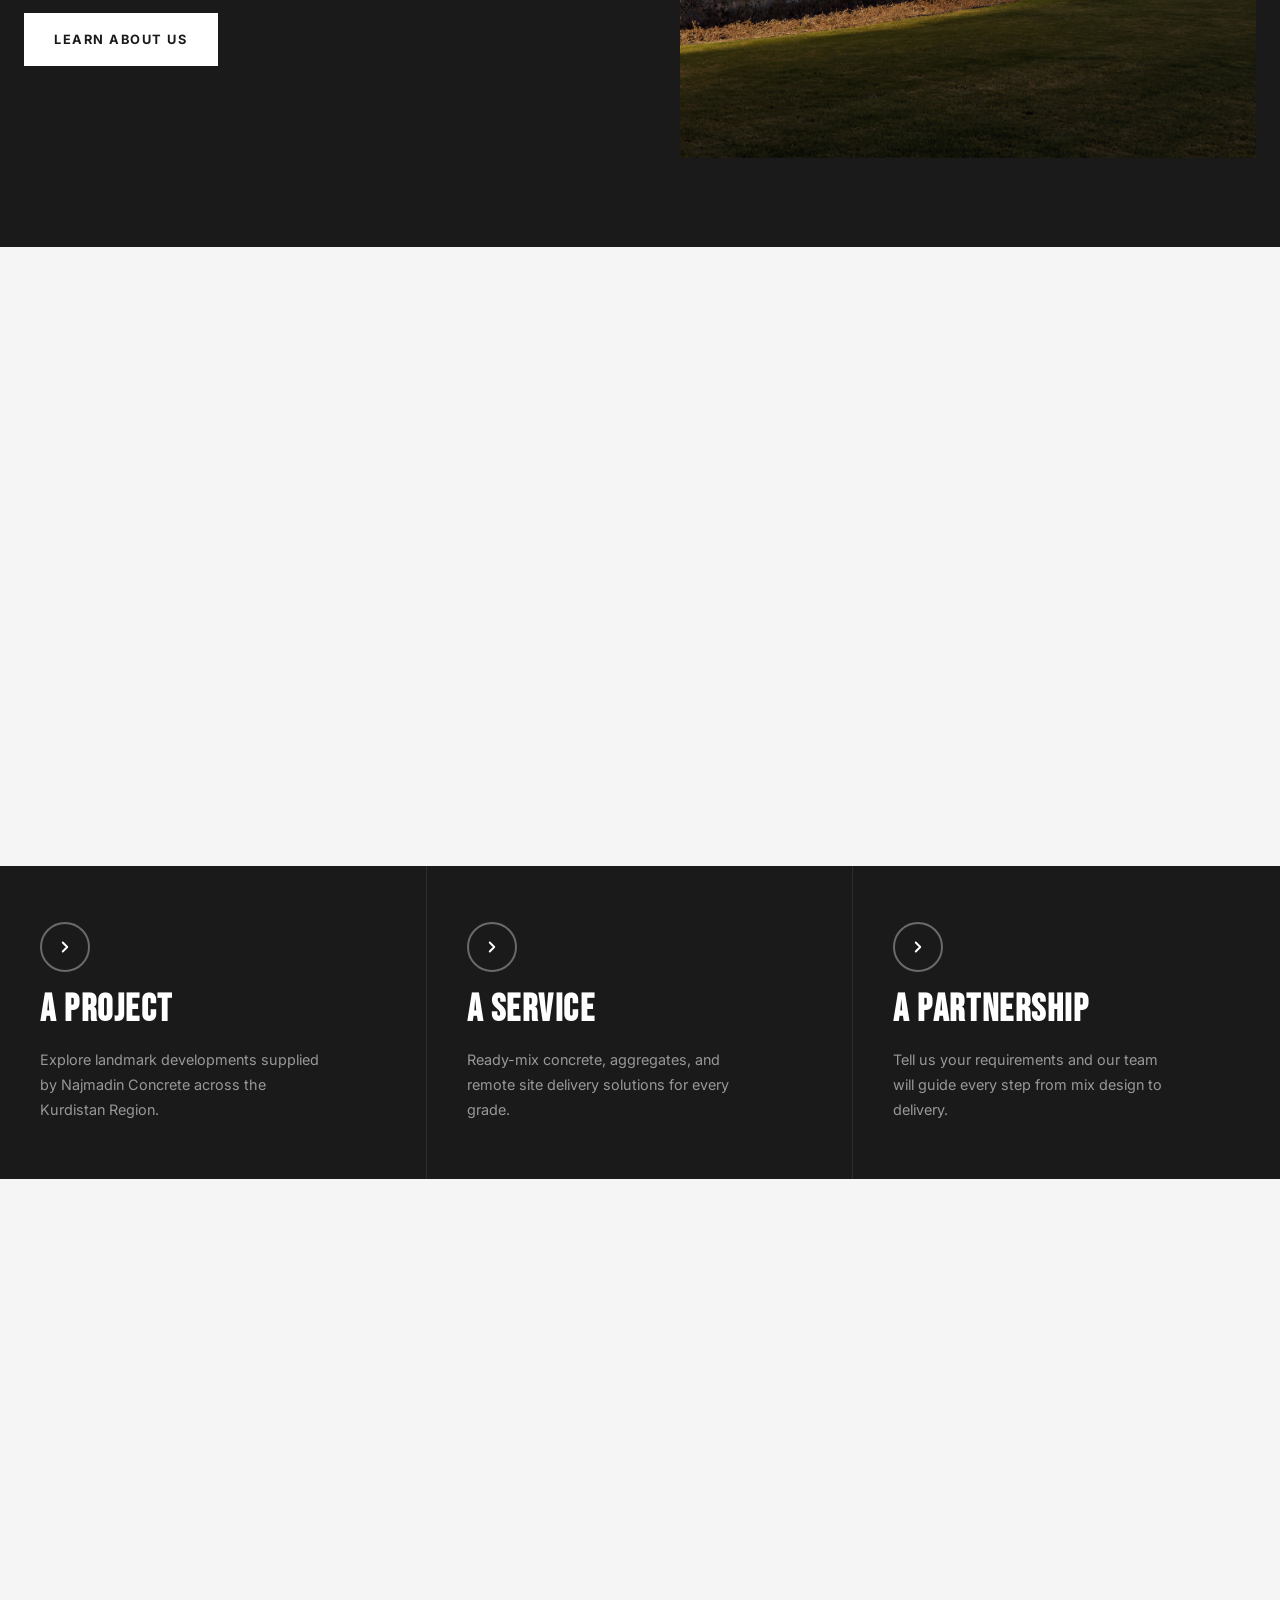
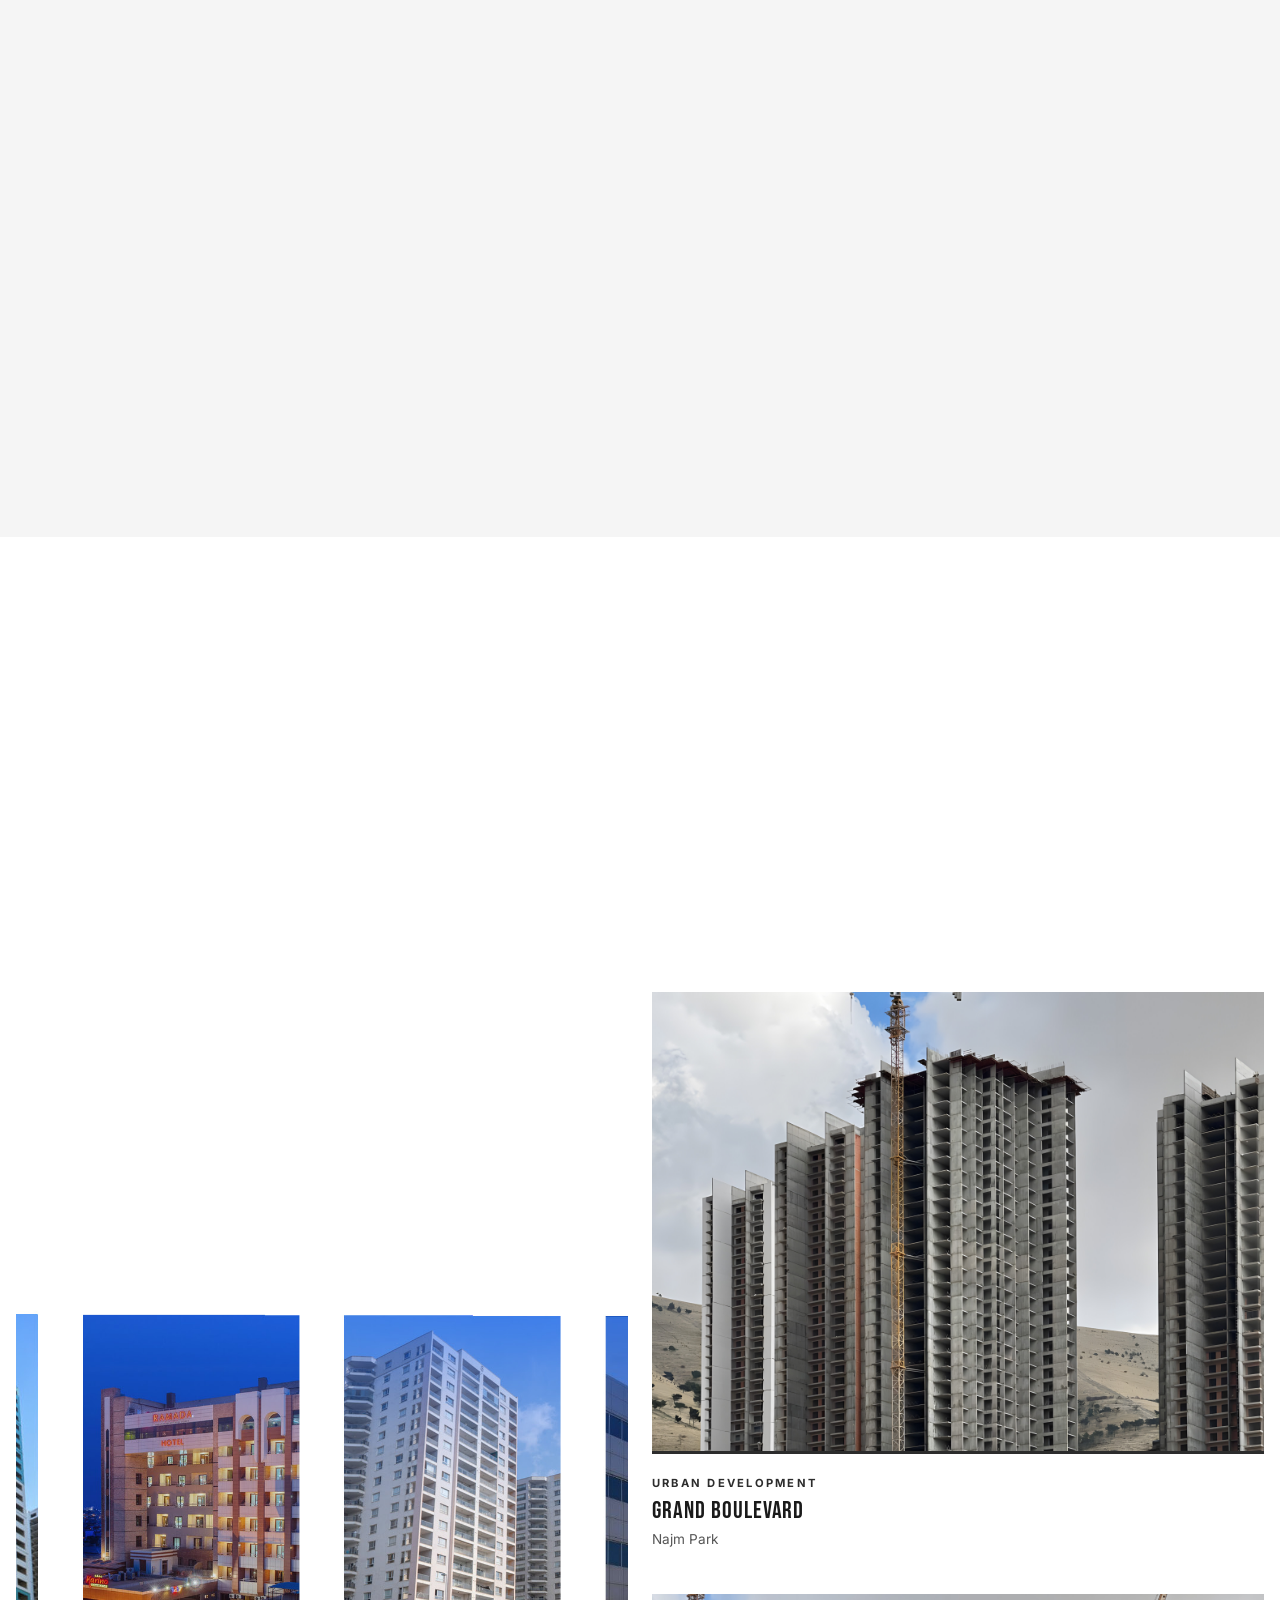
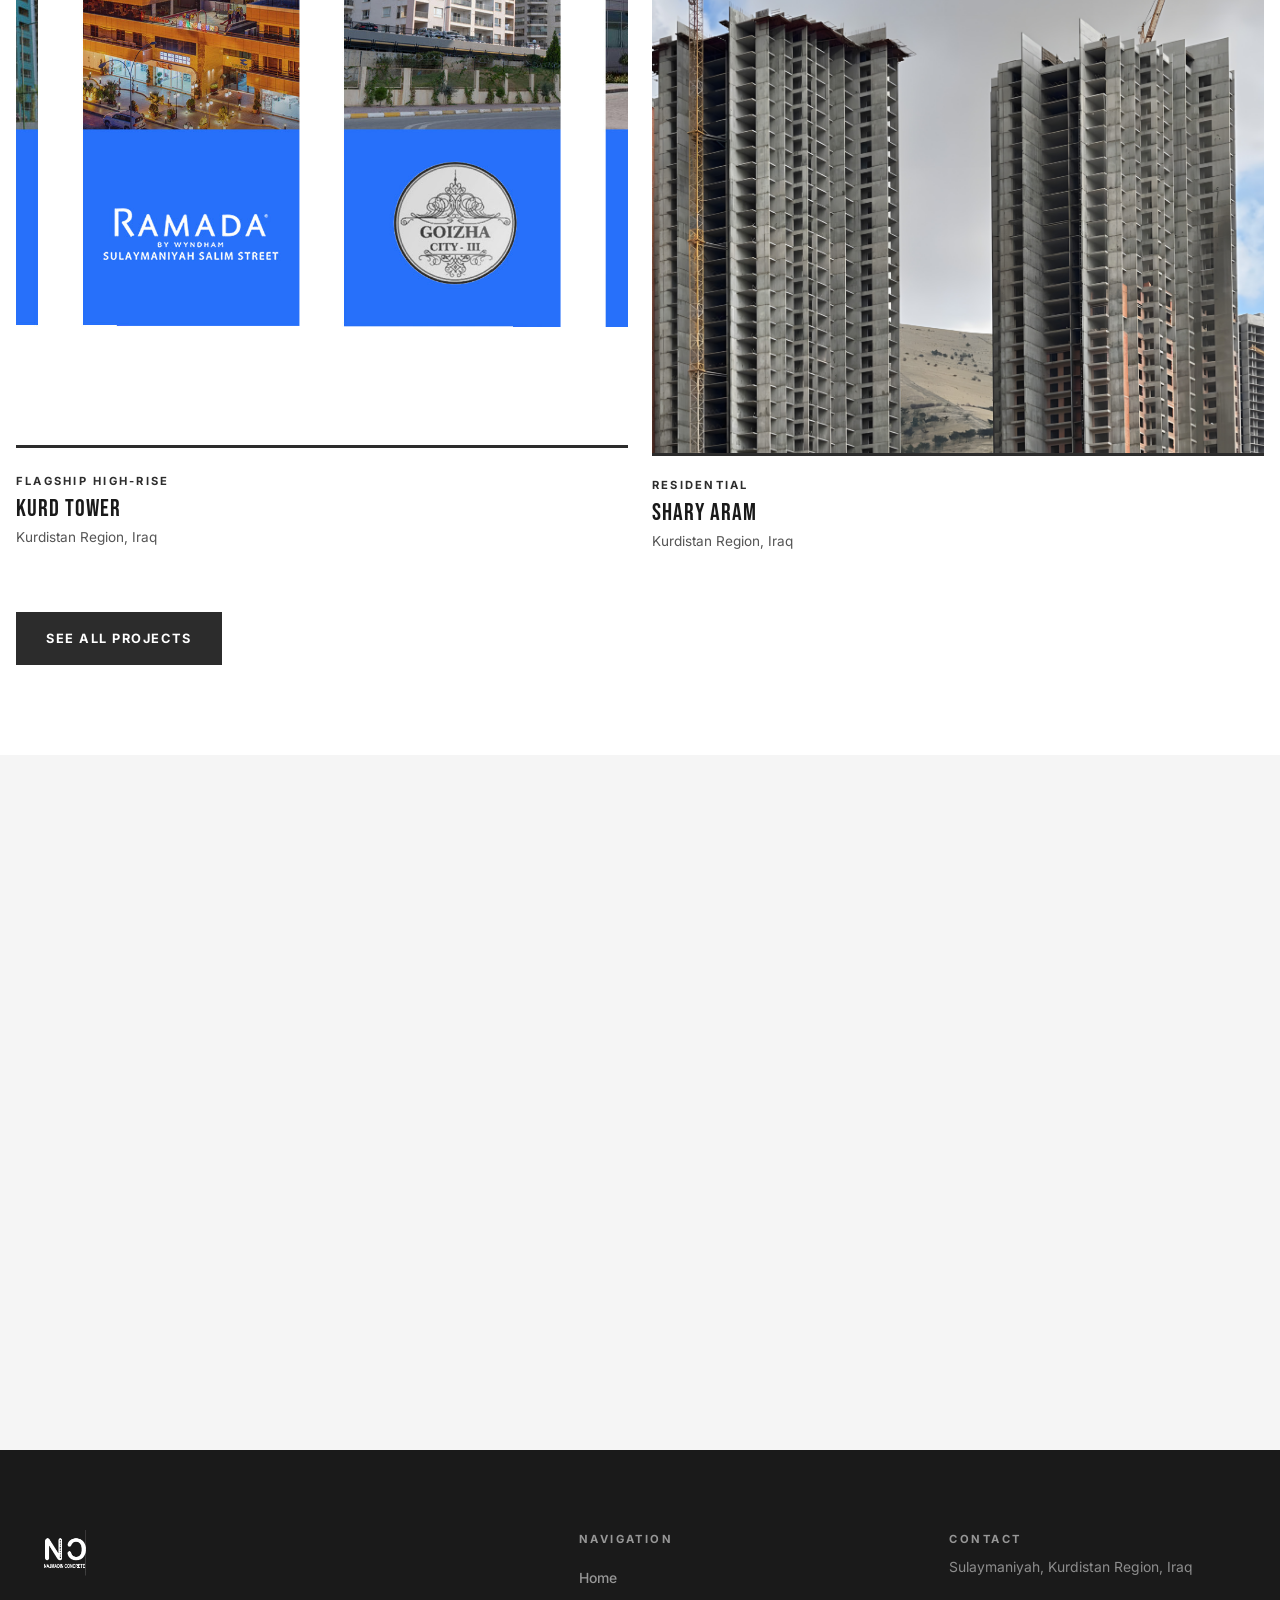
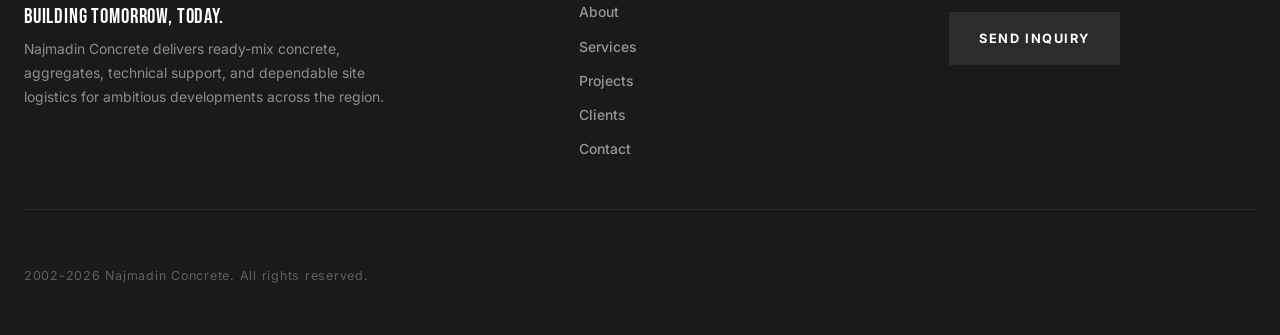
==== commit 406e8329: "." ====
--- a/index.html
+++ b/index.html
@@ -15,7 +15,6 @@
       href="https://fonts.googleapis.com/css2?family=Bebas+Neue&family=Inter:wght@300;400;500;600;700;800&display=swap"
       rel="stylesheet"
     />
-    <link rel="preload" as="image" href="assets/images/projects%20pic4.jpg" />
     <link rel="stylesheet" href="styles.css" />
     <script src="app.js" defer></script>
     <script src="animations.js" defer></script>
@@ -144,7 +143,6 @@
               loop
               playsinline
               preload="metadata"
-              poster="assets/images/projects%20pic4.jpg"
             >
               <source
                 src="assets/videos/Najmadin%20concrete%20TV-C%20FINAL%20VERSION%20(1).mp4"
--- a/styles.css
+++ b/styles.css
@@ -388,7 +388,7 @@
   position: absolute;
   inset: 0;
   z-index: 0;
-  background: #111 url("assets/images/projects pic4.jpg") center / cover no-repeat;
+  background: #111;
 }
 
 .home-entrance-media video {
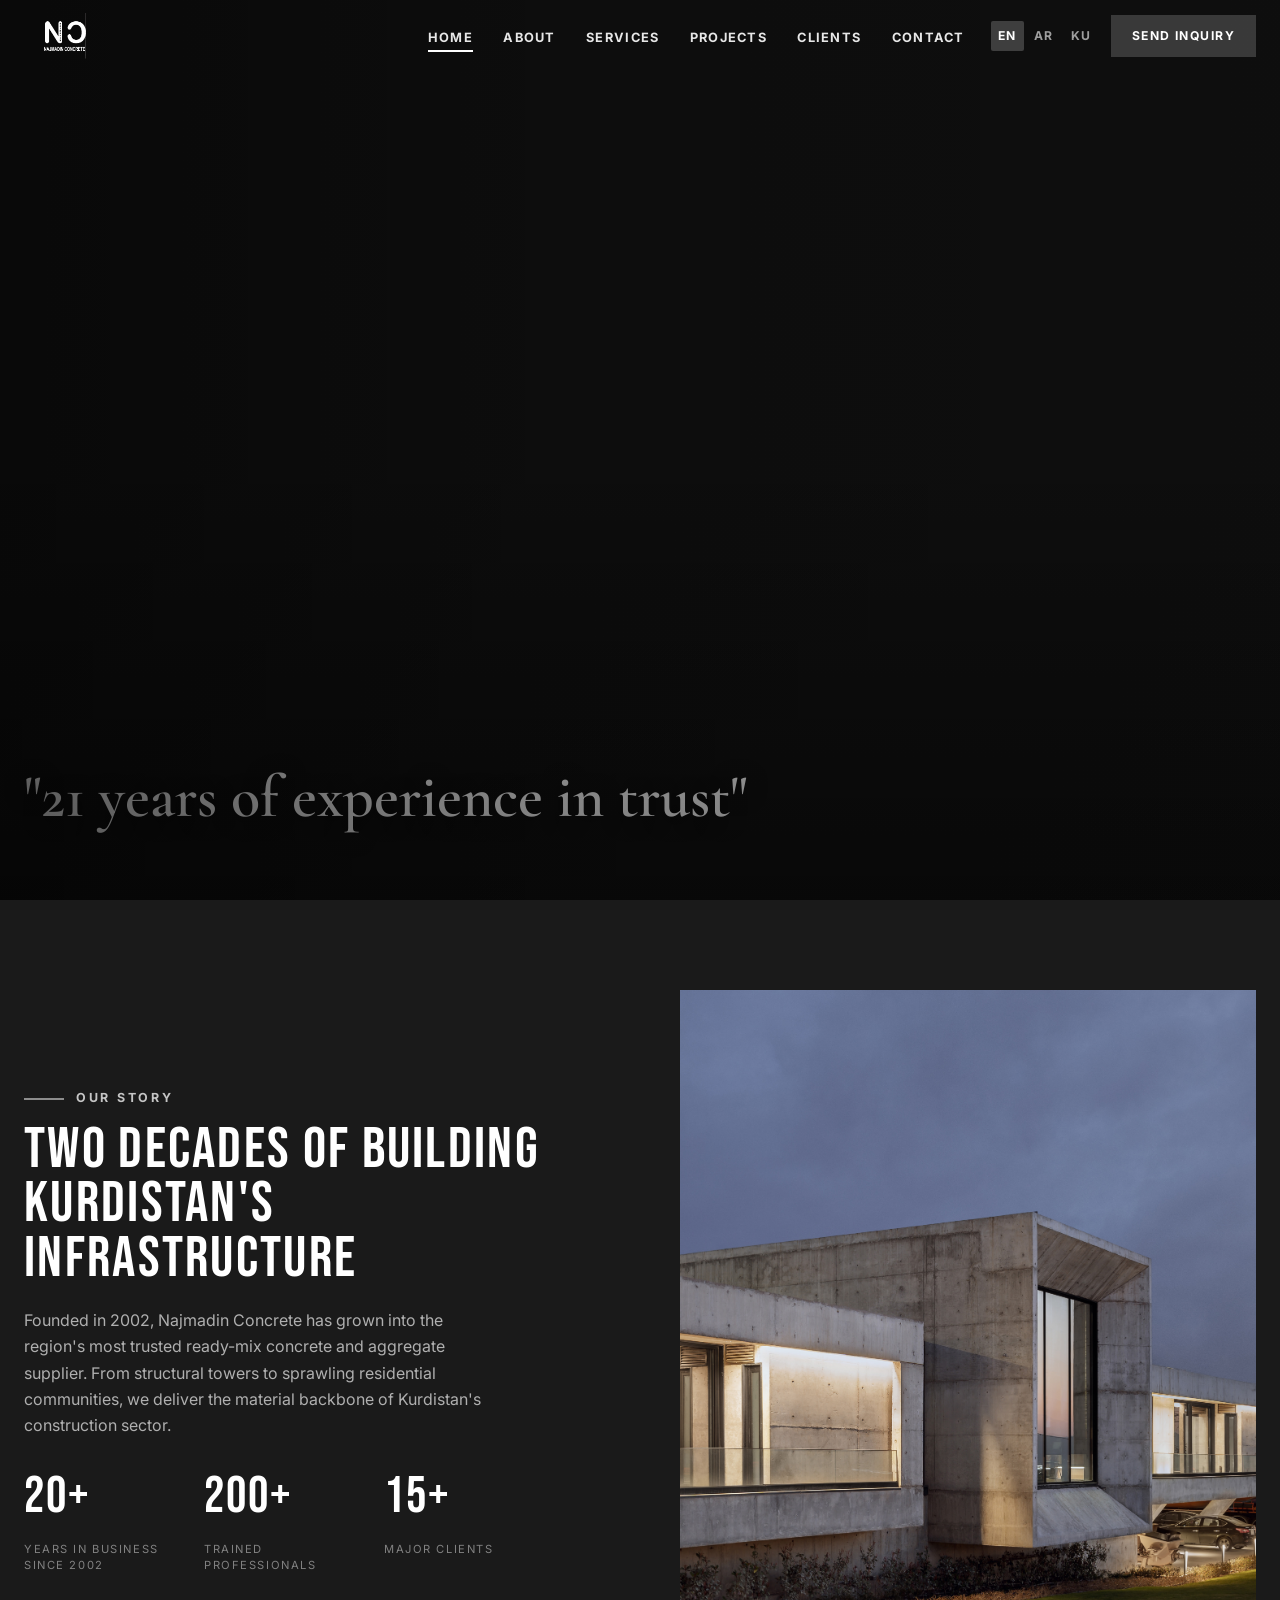
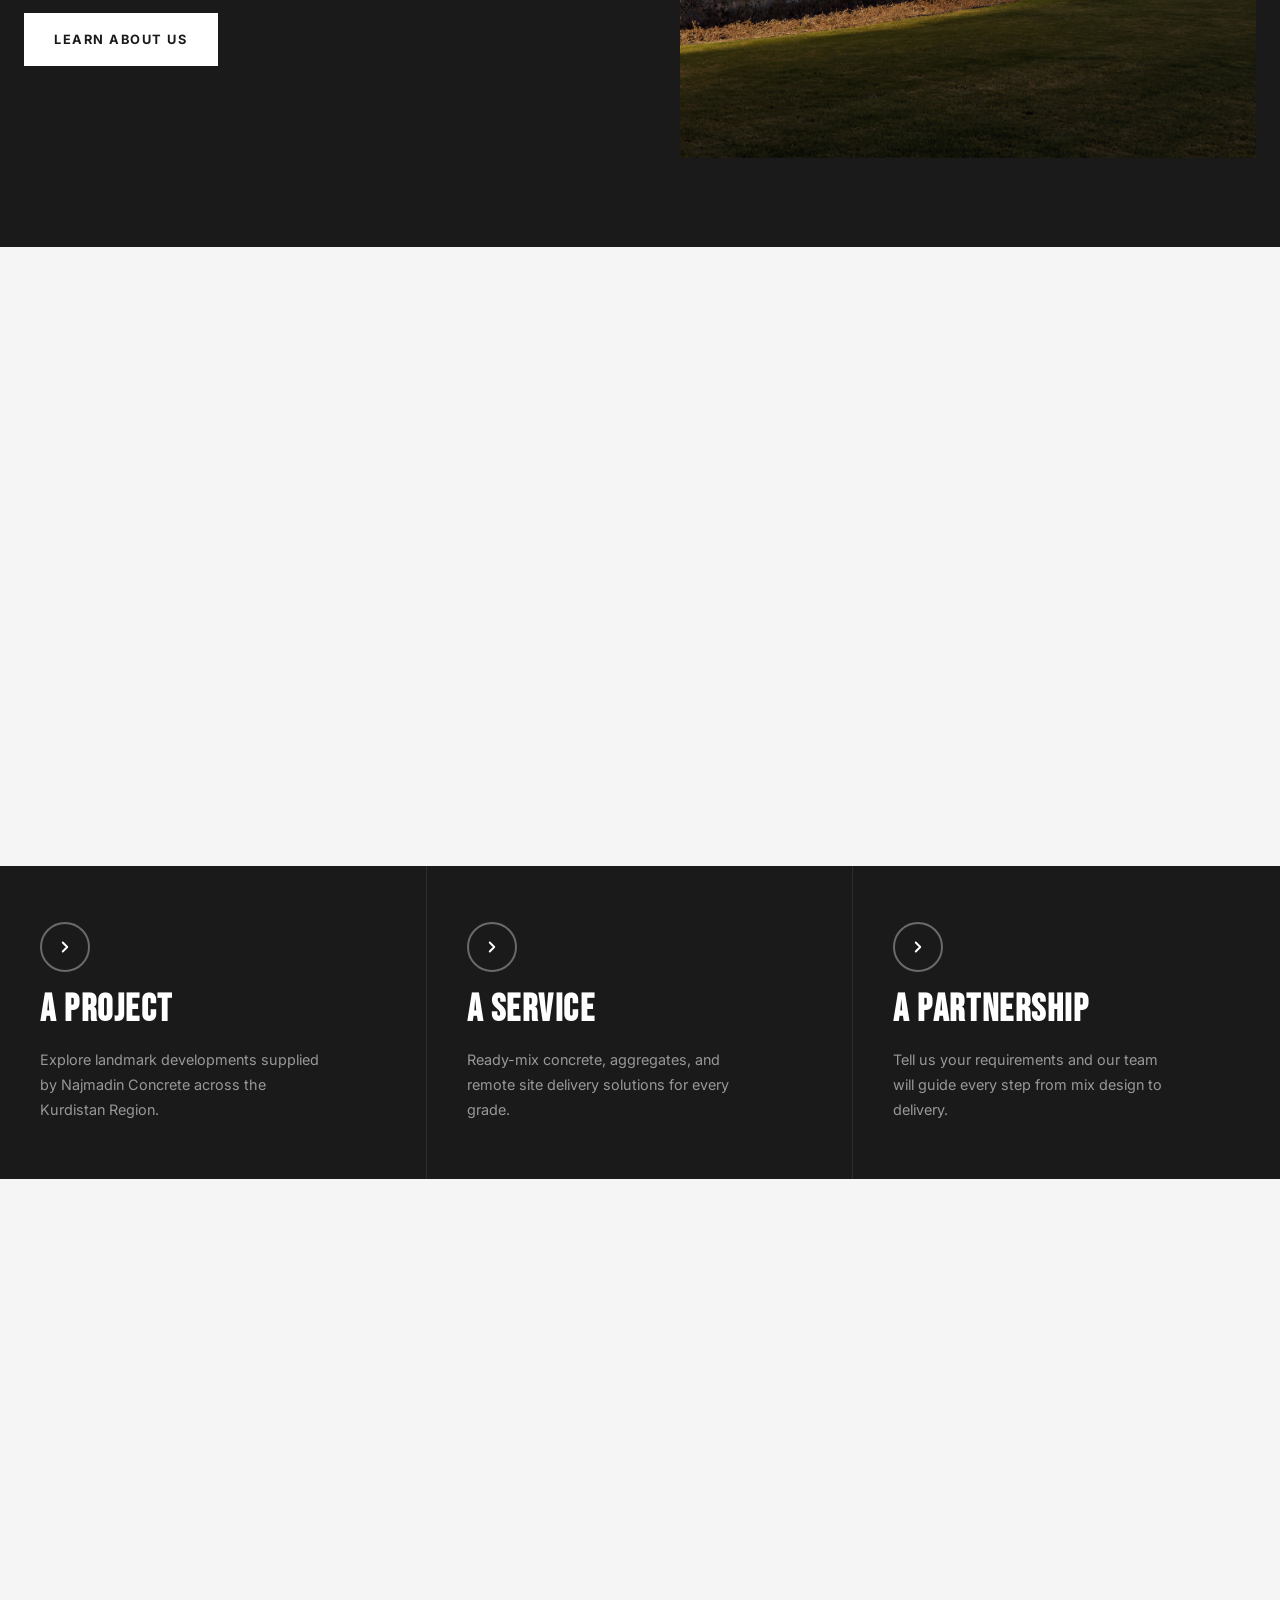
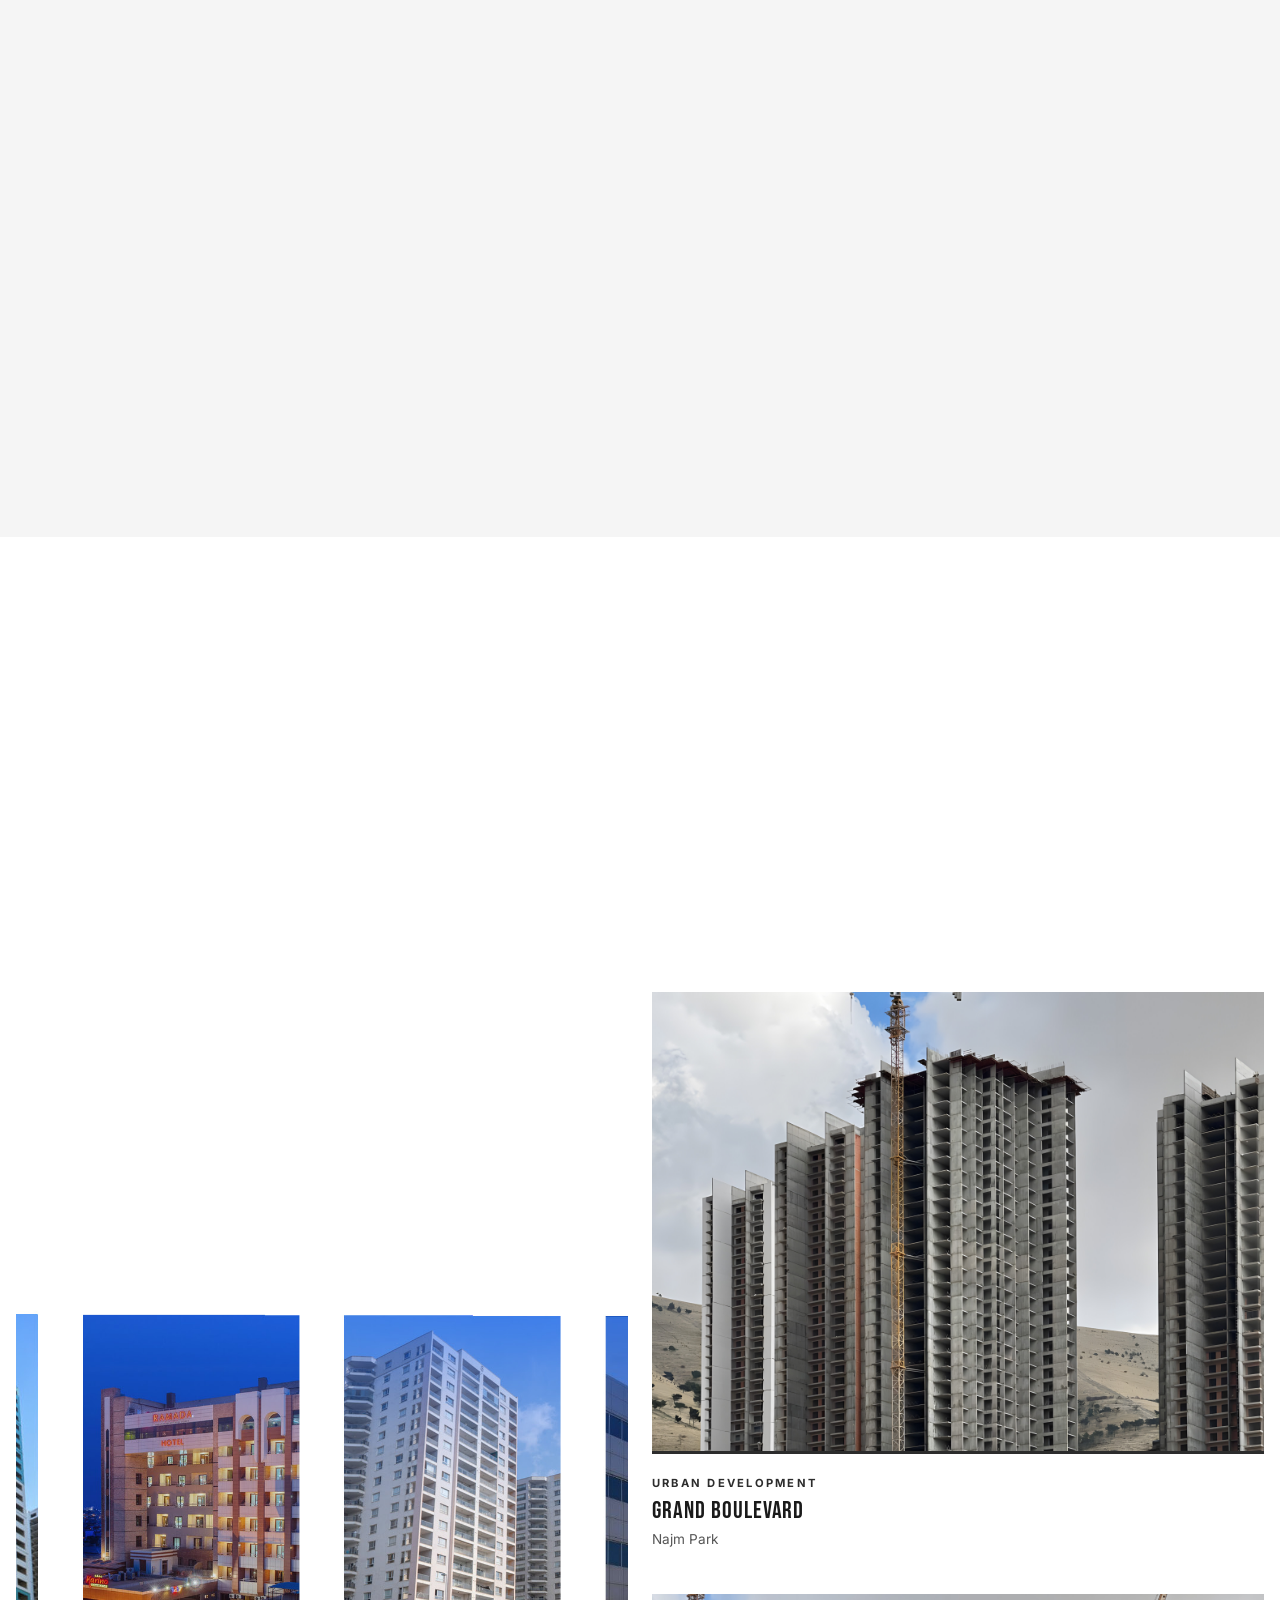
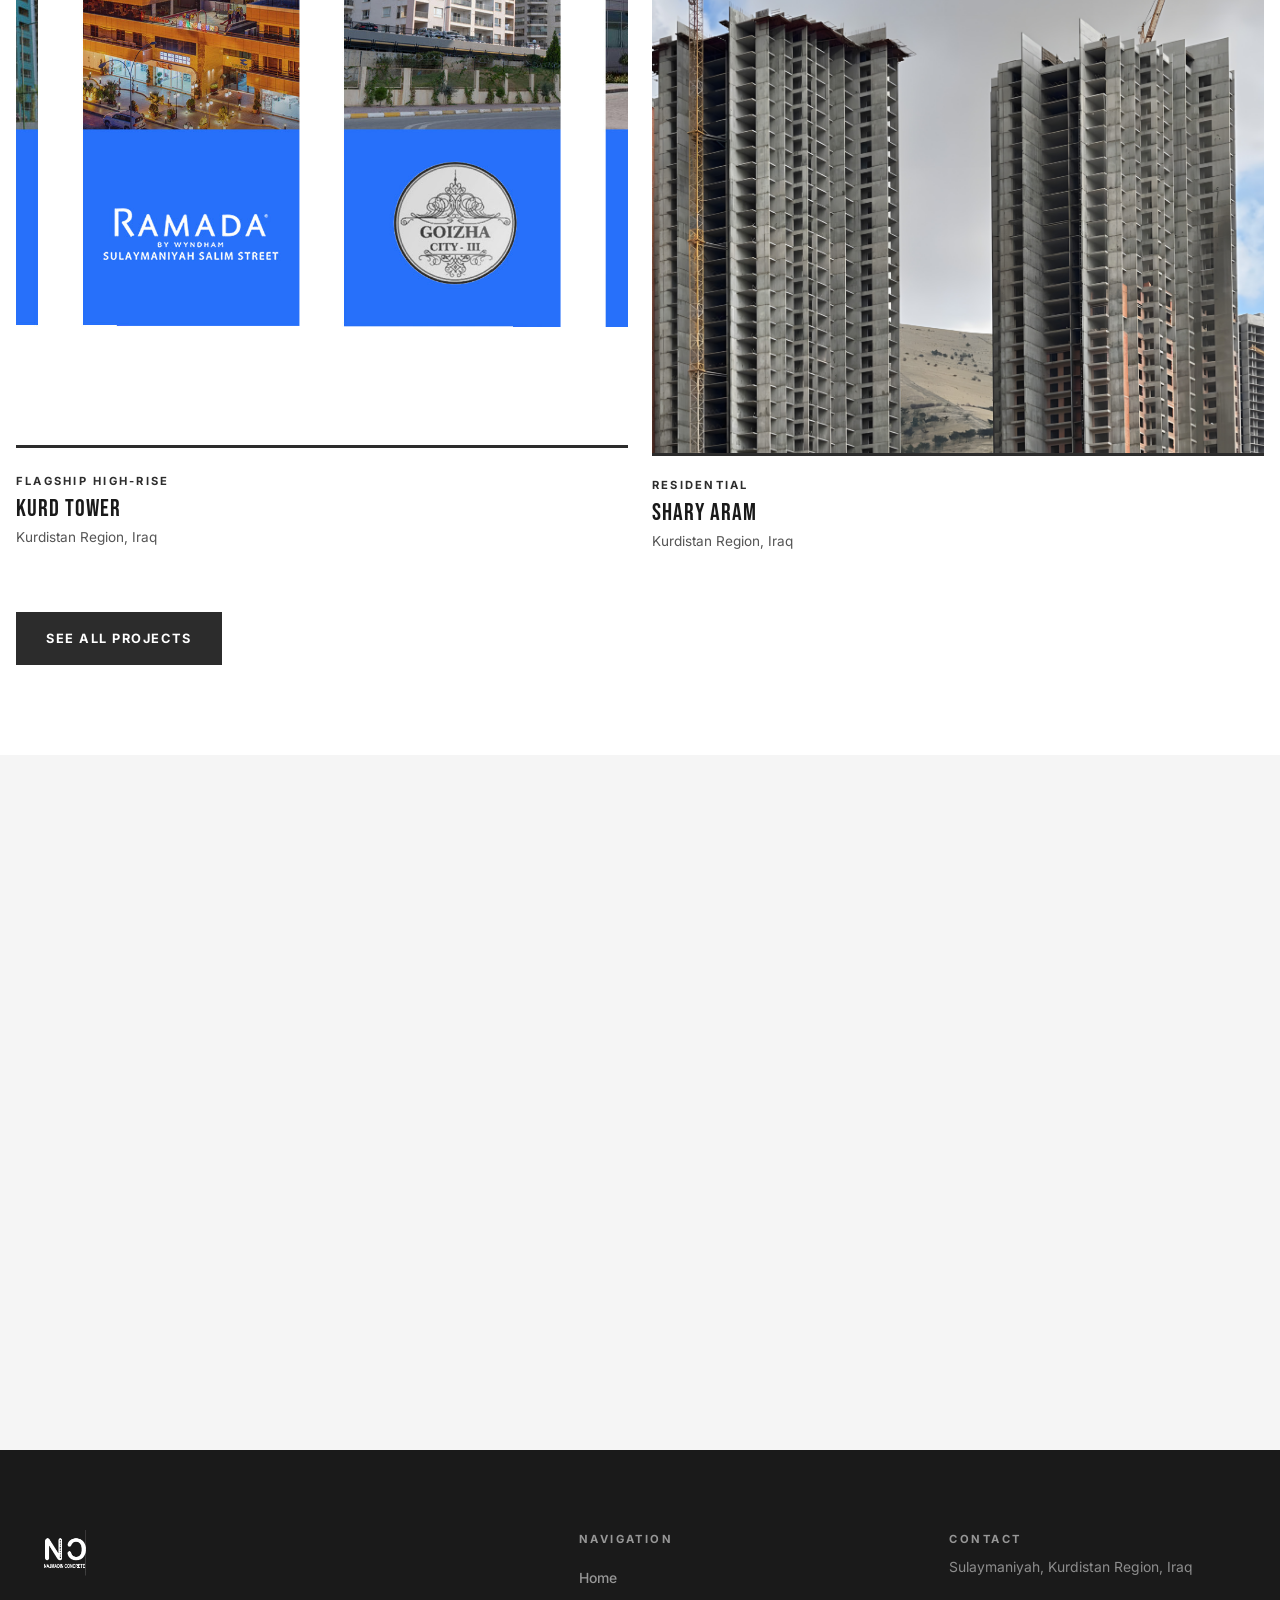
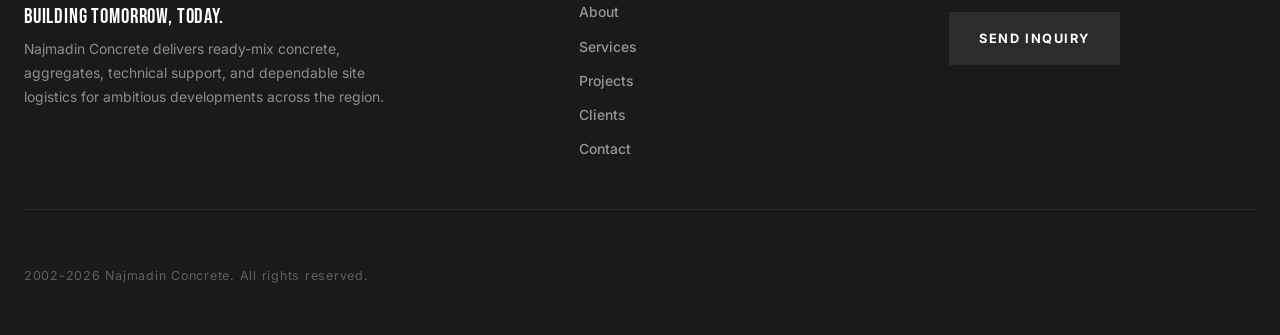
==== commit e70fb62e: "." ====
--- a/index.html
+++ b/index.html
@@ -12,7 +12,7 @@
     <link rel="preconnect" href="https://fonts.googleapis.com" />
     <link rel="preconnect" href="https://fonts.gstatic.com" crossorigin />
     <link
-      href="https://fonts.googleapis.com/css2?family=Bebas+Neue&family=Inter:wght@300;400;500;600;700;800&display=swap"
+      href="https://fonts.googleapis.com/css2?family=Bebas+Neue&amp;family=Cormorant+Garamond:wght@500;600;700&amp;family=Inter:wght@300;400;500;600;700;800&amp;family=Tajawal:wght@400;500;700;800&amp;display=swap"
       rel="stylesheet"
     />
     <link rel="stylesheet" href="styles.css" />
@@ -157,16 +157,13 @@
                 class="home-entrance-message__primary"
                 dir="auto"
                 data-i18n="home.hero.trust.primary"
-              >
-                21 years of experience in trust
-              </span>
+                >21 years of experience in trust</span>
               <span
                 class="home-entrance-message__secondary"
                 lang="ku"
                 dir="rtl"
                 data-i18n="home.hero.trust.secondary"
-              >
-              </span>
+              ></span>
             </h1>
           </div>
         </section>
--- a/styles.css
+++ b/styles.css
@@ -1,4 +1,4 @@
-@import url("https://fonts.googleapis.com/css2?family=Bebas+Neue&family=Inter:wght@300;400;500;600;700;800&display=swap");
+@import url("https://fonts.googleapis.com/css2?family=Bebas+Neue&family=Cormorant+Garamond:wght@500;600;700&family=Inter:wght@300;400;500;600;700;800&family=Tajawal:wght@400;500;700;800&display=swap");
 
 @font-face {
   font-family: "K24 Kurdish";
@@ -451,7 +451,7 @@
 .home-entrance-message {
   max-width: min(64rem, 90vw);
   margin: 0;
-  line-height: 0.88;
+  line-height: 1.02;
   color: var(--white);
   text-align: left;
   text-shadow: 0 3px 20px rgba(0,0,0,0.5);
@@ -460,18 +460,34 @@
 .home-entrance-message span { display: block; }
 .home-entrance-message span:empty { display: none; }
 
+.home-entrance-message span:not(:empty)::before,
+.home-entrance-message span:not(:empty)::after {
+  font-family: inherit;
+  font-weight: 500;
+}
+
+.home-entrance-message span:not(:empty)::before { content: '"'; }
+.home-entrance-message span:not(:empty)::after { content: '"'; }
+
 .home-entrance-message__primary {
-  font-family: var(--body-font);
-  font-size: clamp(1.55rem, 3vw, 3.4rem);
-  font-weight: 800;
+  font-family: "Cormorant Garamond", Georgia, "Times New Roman", serif;
+  font-size: 3.75rem;
+  font-weight: 600;
   letter-spacing: 0;
   text-wrap: balance;
+}
+
+html[dir="rtl"] .home-entrance-message__primary {
+  font-family: "K24 Kurdish", "Tajawal", sans-serif;
+  font-size: 3.25rem;
+  font-weight: 700;
+  line-height: 1.2;
 }
 
 .home-entrance-message__secondary {
   margin-top: 0.6rem;
   font-family: "K24 Kurdish", sans-serif;
-  font-size: clamp(1.35rem, 2.8vw, 3.1rem);
+  font-size: 2.8rem;
   font-weight: 700;
   letter-spacing: 0;
   line-height: 1.2;
@@ -1307,6 +1323,9 @@
 }
 
 @media (max-width: 900px) {
+  .home-entrance-message__primary { font-size: 3rem; }
+  html[dir="rtl"] .home-entrance-message__primary { font-size: 2.7rem; }
+  .home-entrance-message__secondary { font-size: 2.35rem; }
   .action-cards { grid-template-columns: 1fr; }
   .action-card { border-right: none; border-bottom: 1px solid rgba(255,255,255,0.08); padding: 2.5rem 2rem; }
   .action-card:last-child { border-bottom: none; }
@@ -1364,8 +1383,9 @@
   .home-entrance { min-height: 520px; }
   .home-entrance-shell { padding-bottom: 2.5rem; }
   .home-entrance-message { max-width: min(21rem, 88vw); }
-  .home-entrance-message__primary { font-size: clamp(1.45rem, 8vw, 2.8rem); }
-  .home-entrance-message__secondary { font-size: clamp(1.25rem, 6.5vw, 2.3rem); }
+  .home-entrance-message__primary { font-size: 2.25rem; }
+  html[dir="rtl"] .home-entrance-message__primary { font-size: 2rem; }
+  .home-entrance-message__secondary { font-size: 1.85rem; }
   .action-card { padding: 2rem 1.5rem; }
   .action-card-title { font-size: 2rem; }
 }
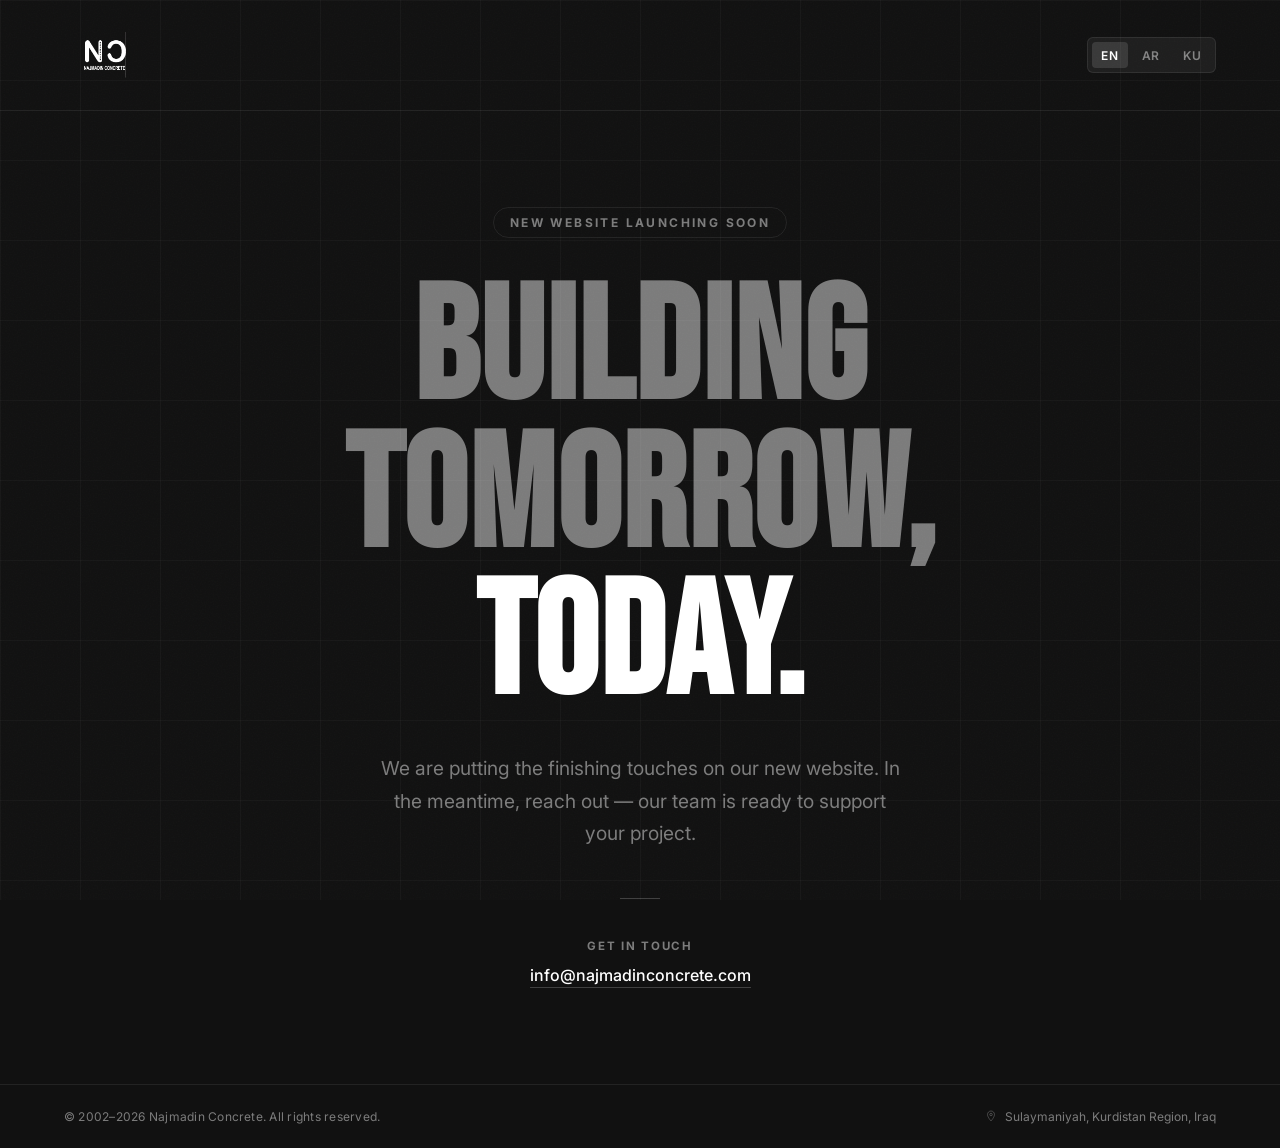
==== commit a84392c1: "." ====
--- a/index.html
+++ b/index.html
@@ -4,677 +4,440 @@
     <meta charset="UTF-8" />
     <meta name="google" content="notranslate" />
     <meta name="viewport" content="width=device-width, initial-scale=1.0" />
-    <title>Najmadin Concrete | Building Iraq's Future Since 2002</title>
+    <title>Najmadin Concrete — Coming Soon</title>
     <meta
       name="description"
-      content="Najmadin Concrete is a leading ready-mix concrete and aggregate supplier in the Kurdistan Region of Iraq, delivering durable solutions since 2002."
+      content="Najmadin Concrete. Ready-mix concrete and aggregates. Launching soon."
     />
     <link rel="preconnect" href="https://fonts.googleapis.com" />
     <link rel="preconnect" href="https://fonts.gstatic.com" crossorigin />
     <link
-      href="https://fonts.googleapis.com/css2?family=Bebas+Neue&amp;family=Cormorant+Garamond:wght@500;600;700&amp;family=Inter:wght@300;400;500;600;700;800&amp;family=Tajawal:wght@400;500;700;800&amp;display=swap"
+      href="https://fonts.googleapis.com/css2?family=Bebas+Neue&family=Inter:wght@400;500;600;700;800&family=Tajawal:wght@400;500;700;800&display=swap"
       rel="stylesheet"
     />
-    <link rel="stylesheet" href="styles.css" />
-    <script src="app.js" defer></script>
-    <script src="animations.js" defer></script>
+    <style>
+      *,
+      *::before,
+      *::after {
+        box-sizing: border-box;
+        margin: 0;
+        padding: 0;
+      }
+
+      :root {
+        --bg: #111111;
+        --line: rgba(255, 255, 255, 0.08);
+        --white: #ffffff;
+        --muted: rgba(255, 255, 255, 0.45);
+        --accent: #ffffff;
+        --display: "Bebas Neue", sans-serif;
+        --body: "Inter", sans-serif;
+      }
+
+      html[lang="ar"],
+      html[lang="ku"] {
+        font-family: "Tajawal", sans-serif;
+        direction: rtl;
+      }
+
+      body {
+        background: var(--bg);
+        color: var(--white);
+        font-family: var(--body);
+        min-height: 100svh;
+        display: flex;
+        flex-direction: column;
+        overflow-x: hidden;
+      }
+
+      /* ── background grid ── */
+      body::before {
+        content: "";
+        position: fixed;
+        inset: 0;
+        background-image:
+          linear-gradient(rgba(255, 255, 255, 0.03) 1px, transparent 1px),
+          linear-gradient(90deg, rgba(255, 255, 255, 0.03) 1px, transparent 1px);
+        background-size: 80px 80px;
+        pointer-events: none;
+        z-index: 0;
+      }
+
+      /* ── subtle noise ── */
+      body::after {
+        content: "";
+        position: fixed;
+        inset: 0;
+        background: url("data:image/svg+xml,%3Csvg viewBox='0 0 200 200' xmlns='http://www.w3.org/2000/svg'%3E%3Cfilter id='n'%3E%3CfeTurbulence type='fractalNoise' baseFrequency='0.75' numOctaves='4' stitchTiles='stitch'/%3E%3C/filter%3E%3Crect width='100%25' height='100%25' filter='url(%23n)' opacity='0.04'/%3E%3C/svg%3E");
+        background-size: 200px 200px;
+        opacity: 0.6;
+        pointer-events: none;
+        z-index: 0;
+      }
+
+      .shell {
+        position: relative;
+        z-index: 1;
+        display: flex;
+        flex-direction: column;
+        min-height: 100svh;
+      }
+
+      /* ── header ── */
+      .cs-header {
+        padding: 2rem clamp(1.5rem, 5vw, 4rem);
+        display: flex;
+        align-items: center;
+        justify-content: space-between;
+        border-bottom: 1px solid var(--line);
+      }
+
+      .brand-logo-clip {
+        width: 62px;
+        height: 46px;
+        overflow: hidden;
+        position: relative;
+        display: block;
+      }
+
+      .brand-logo-clip img {
+        position: absolute;
+        right: 0;
+        height: 46px;
+        width: auto;
+        max-width: none;
+        filter: invert(1);
+      }
+
+      /* ── language switcher ── */
+      .lang-sw {
+        display: flex;
+        gap: 0.25rem;
+        background: rgba(255, 255, 255, 0.06);
+        border: 1px solid var(--line);
+        border-radius: 6px;
+        padding: 0.25rem;
+      }
+
+      .lang-sw button {
+        background: transparent;
+        border: none;
+        color: var(--muted);
+        font-family: var(--body);
+        font-size: 0.75rem;
+        font-weight: 600;
+        letter-spacing: 0.05em;
+        padding: 0.35rem 0.6rem;
+        border-radius: 4px;
+        cursor: pointer;
+        transition:
+          background 0.2s,
+          color 0.2s;
+      }
+
+      .lang-sw button[aria-pressed="true"],
+      .lang-sw button:hover {
+        background: rgba(255, 255, 255, 0.12);
+        color: var(--white);
+      }
+
+      /* ── main content ── */
+      .cs-main {
+        flex: 1;
+        display: flex;
+        align-items: center;
+        justify-content: center;
+        padding: clamp(3rem, 8vw, 6rem) clamp(1.5rem, 5vw, 4rem);
+      }
+
+      .cs-content {
+        max-width: 780px;
+        text-align: center;
+      }
+
+      .cs-eyebrow {
+        display: inline-block;
+        font-size: 0.75rem;
+        font-weight: 700;
+        letter-spacing: 0.2em;
+        text-transform: uppercase;
+        color: var(--muted);
+        border: 1px solid var(--line);
+        padding: 0.45rem 1rem;
+        border-radius: 100px;
+        margin-bottom: 2.5rem;
+        animation: fadeUp 0.8s ease both;
+      }
+
+      .cs-headline {
+        font-family: var(--display);
+        font-size: clamp(4.5rem, 14vw, 10rem);
+        line-height: 0.92;
+        letter-spacing: 0.01em;
+        color: var(--white);
+        margin-bottom: 2rem;
+        animation: fadeUp 0.8s 0.12s ease both;
+      }
+
+      .cs-headline span {
+        display: block;
+        color: var(--muted);
+      }
+
+      .cs-body {
+        font-size: clamp(1rem, 2vw, 1.2rem);
+        color: var(--muted);
+        line-height: 1.7;
+        max-width: 520px;
+        margin: 0 auto 3rem;
+        animation: fadeUp 0.8s 0.22s ease both;
+      }
+
+      .cs-divider {
+        width: 40px;
+        height: 1px;
+        background: rgba(255, 255, 255, 0.2);
+        margin: 2.5rem auto;
+        animation: fadeUp 0.8s 0.3s ease both;
+      }
+
+      .cs-contact {
+        animation: fadeUp 0.8s 0.36s ease both;
+        display: flex;
+        flex-direction: column;
+        align-items: center;
+        gap: 0.5rem;
+      }
+
+      .cs-contact-label {
+        font-size: 0.72rem;
+        font-weight: 700;
+        letter-spacing: 0.15em;
+        text-transform: uppercase;
+        color: var(--muted);
+        margin-bottom: 0.25rem;
+      }
+
+      .cs-contact a {
+        color: var(--white);
+        text-decoration: none;
+        font-weight: 500;
+        font-size: 1rem;
+        border-bottom: 1px solid rgba(255, 255, 255, 0.2);
+        padding-bottom: 2px;
+        transition:
+          border-color 0.2s,
+          color 0.2s;
+      }
+
+      .cs-contact a:hover {
+        border-color: var(--white);
+      }
+
+      /* ── bottom bar ── */
+      .cs-footer {
+        padding: 1.5rem clamp(1.5rem, 5vw, 4rem);
+        border-top: 1px solid var(--line);
+        display: flex;
+        align-items: center;
+        justify-content: space-between;
+        gap: 1rem;
+        flex-wrap: wrap;
+      }
+
+      .cs-copy {
+        font-size: 0.75rem;
+        color: var(--muted);
+        letter-spacing: 0.02em;
+      }
+
+      .cs-location {
+        font-size: 0.75rem;
+        color: var(--muted);
+        display: flex;
+        align-items: center;
+        gap: 0.5rem;
+      }
+
+      .cs-location svg {
+        opacity: 0.5;
+      }
+
+      /* ── RTL overrides ── */
+      html[dir="rtl"] .cs-content {
+        direction: rtl;
+      }
+
+      html[dir="rtl"] .cs-eyebrow,
+      html[dir="rtl"] .cs-headline,
+      html[dir="rtl"] .cs-body {
+        font-family: "Tajawal", sans-serif;
+      }
+
+      html[dir="rtl"] .cs-headline {
+        font-size: clamp(3.5rem, 11vw, 8rem);
+        font-weight: 800;
+        line-height: 1.05;
+      }
+
+      /* ── animations ── */
+      @keyframes fadeUp {
+        from {
+          opacity: 0;
+          transform: translateY(24px);
+        }
+        to {
+          opacity: 1;
+          transform: translateY(0);
+        }
+      }
+
+      /* ── responsive ── */
+      @media (max-width: 480px) {
+        .cs-footer {
+          flex-direction: column;
+          align-items: flex-start;
+          gap: 0.5rem;
+        }
+        .cs-headline {
+          letter-spacing: 0;
+        }
+      }
+    </style>
   </head>
-  <body class="page page-home notranslate" data-page="home" translate="no">
-    <div class="site-shell">
-      <!-- HEADER -->
-      <header class="site-header" id="top">
-        <div class="container header-row">
-          <a
-            class="brand"
-            href="index.html"
-            data-i18n-aria-label="common.home_label"
-          >
-            <span class="brand-logo-clip" aria-hidden="true">
-              <img src="assets/images/logo2.png" alt="" />
-            </span>
-          </a>
-
-          <div class="header-actions">
-            <nav class="nav-panel" aria-label="Primary navigation">
-              <ul class="nav-links">
-                <li>
-                  <a
-                    class="nav-link"
-                    href="index.html"
-                    data-page-link="home"
-                    data-i18n="nav.home"
-                    >Home</a
-                  >
-                </li>
-                <li>
-                  <a
-                    class="nav-link"
-                    href="about.html"
-                    data-page-link="about"
-                    data-i18n="nav.about"
-                    >About</a
-                  >
-                </li>
-                <li>
-                  <a
-                    class="nav-link"
-                    href="services.html"
-                    data-page-link="services"
-                    data-i18n="nav.services"
-                    >Services</a
-                  >
-                </li>
-                <li>
-                  <a
-                    class="nav-link"
-                    href="projects.html"
-                    data-page-link="projects"
-                    data-i18n="nav.projects"
-                    >Projects</a
-                  >
-                </li>
-                <li>
-                  <a
-                    class="nav-link"
-                    href="clients.html"
-                    data-page-link="clients"
-                    data-i18n="nav.clients"
-                    >Clients</a
-                  >
-                </li>
-                <li>
-                  <a
-                    class="nav-link"
-                    href="contact.html"
-                    data-page-link="contact"
-                    data-i18n="nav.contact"
-                    >Contact</a
-                  >
-                </li>
-              </ul>
-            </nav>
-
-            <div
-              class="language-switcher"
-              role="group"
-              data-i18n-aria-label="common.language_label"
-            >
-              <button type="button" data-lang="en" aria-pressed="true">
-                EN
-              </button>
-              <button type="button" data-lang="ar" aria-pressed="false">
-                AR
-              </button>
-              <button type="button" data-lang="ku" aria-pressed="false">
-                KU
-              </button>
-            </div>
-
-            <a class="header-cta" href="contact.html" data-i18n="button.inquiry"
-              >Send Inquiry</a
-            >
-
-            <button
-              class="nav-toggle"
-              type="button"
-              aria-expanded="false"
-              data-i18n-aria-label="common.menu"
-            >
-              <span></span>
-            </button>
-          </div>
+  <body>
+    <div class="shell">
+      <header class="cs-header">
+        <a href="#" aria-label="Najmadin Concrete">
+          <span class="brand-logo-clip">
+            <img src="assets/images/logo2.png" alt="Najmadin Concrete" />
+          </span>
+        </a>
+        <div class="lang-sw" role="group" aria-label="Language">
+          <button type="button" data-lang="en" aria-pressed="true">EN</button>
+          <button type="button" data-lang="ar" aria-pressed="false">AR</button>
+          <button type="button" data-lang="ku" aria-pressed="false">KU</button>
         </div>
       </header>
 
-      <main class="page-main home-page-main" style="padding-top: 0">
-        <!-- ─────────────────────────────────────────────────────── -->
-        <!-- HERO: Full-viewport video background                    -->
-        <!-- ─────────────────────────────────────────────────────── -->
-        <section
-          class="section home-entrance"
-          data-home-scene
-          data-surface="dark"
-          style="padding: 0"
-        >
-          <div class="home-entrance-media" aria-hidden="true">
-            <video
-              autoplay
-              muted
-              loop
-              playsinline
-              preload="metadata"
-            >
-              <source
-                src="assets/videos/Najmadin%20concrete%20TV-C%20FINAL%20VERSION%20(1).mp4"
-                type="video/mp4"
-              />
-            </video>
-          </div>
-
-          <div class="home-entrance-shell container">
-            <h1 class="home-entrance-message reveal is-visible">
-              <span
-                class="home-entrance-message__primary"
-                dir="auto"
-                data-i18n="home.hero.trust.primary"
-                >21 years of experience in trust</span>
-              <span
-                class="home-entrance-message__secondary"
-                lang="ku"
-                dir="rtl"
-                data-i18n="home.hero.trust.secondary"
-              ></span>
-            </h1>
-          </div>
-        </section>
-
-        <!-- ─────────────────────────────────────────────────────── -->
-        <!-- ABOUT: Company story & stats                            -->
-        <!-- ─────────────────────────────────────────────────────── -->
-        <section
-          class="section section-dark home-about-section"
-          id="home-about"
-          data-surface="dark"
-        >
-          <div class="container">
-            <div class="home-about-grid">
-              <article class="home-about-copy reveal">
-                <span class="eyebrow" data-i18n="about.story.eyebrow"
-                  >Our Story</span
-                >
-                <h2 class="display" data-i18n="home.about.title">
-                  Two Decades Of Building Kurdistan's Infrastructure
-                </h2>
-                <p class="body-copy" data-i18n="home.about.body">
-                  Founded in 2002, Najmadin Concrete has grown into the region's
-                  most trusted ready-mix concrete and aggregate supplier. From
-                  structural towers to sprawling residential communities, we
-                  deliver the material backbone of Kurdistan's construction
-                  sector.
-                </p>
-                <div class="home-about-stats">
-                  <div class="home-about-stat">
-                    <span class="stat-number display">20+</span>
-                    <span class="stat-label" data-i18n="common.stats.years"
-                      >Years Since 2002</span
-                    >
-                  </div>
-                  <div class="home-about-stat">
-                    <span class="stat-number display">200+</span>
-                    <span class="stat-label" data-i18n="common.stats.people"
-                      >Trained Professionals</span
-                    >
-                  </div>
-                  <div class="home-about-stat">
-                    <span class="stat-number display">15+</span>
-                    <span class="stat-label" data-i18n="common.stats.clients"
-                      >Major Clients</span
-                    >
-                  </div>
-                </div>
-                <a
-                  class="button btn-white"
-                  href="about.html"
-                  data-i18n="button.about"
-                  >Learn About Us</a
-                >
-              </article>
-              <figure
-                class="home-about-image poster-frame reveal"
-                data-delay="1"
-              >
-                <img
-                  src="assets/projects/projects_overview_1.png"
-                  alt="Najmadin Concrete operations"
-                />
-              </figure>
-            </div>
-          </div>
-        </section>
-
-        <!-- ─────────────────────────────────────────────────────── -->
-        <!-- VISION: Values & mission                                -->
-        <!-- ─────────────────────────────────────────────────────── -->
-        <section
-          class="section section-light home-vision-section"
-          data-surface="light"
-        >
-          <div class="container">
-            <div class="home-vision-grid">
-              <div class="home-vision-intro reveal">
-                <span class="eyebrow" data-i18n="home.vision.eyebrow"
-                  >Our Vision</span
-                >
-                <h2 class="display" data-i18n="home.vision.title">
-                  A Stronger Kurdistan Built On Concrete We Stand Behind
-                </h2>
-                <p class="body-copy" data-i18n="home.vision.body">
-                  We exist to give builders the material confidence they need -
-                  on schedule, to specification, on every project that matters.
-                </p>
-              </div>
-              <div class="home-vision-cards">
-                <article class="vision-card reveal">
-                  <h3 class="display" data-i18n="home.vision.card1.title">
-                    Quality First
-                  </h3>
-                  <p data-i18n="home.vision.card1.body">
-                    Every mix is controlled, tested, and delivered to
-                    specification - from 15 N/mm2 to 100 N/mm2 with disciplined
-                    28-day strength monitoring.
-                  </p>
-                </article>
-                <article class="vision-card reveal" data-delay="1">
-                  <h3 class="display" data-i18n="home.vision.card2.title">
-                    Built To Last
-                  </h3>
-                  <p data-i18n="home.vision.card2.body">
-                    Our concrete supports the structures that define Kurdistan's
-                    cities - towers, communities, hotels, and institutions
-                    engineered to endure.
-                  </p>
-                </article>
-                <article class="vision-card reveal" data-delay="2">
-                  <h3 class="display" data-i18n="home.vision.card3.title">
-                    Always Reliable
-                  </h3>
-                  <p data-i18n="home.vision.card3.body">
-                    On-time delivery, technical precision, and a team that stays
-                    engaged from inquiry through final placement on even the
-                    most demanding sites.
-                  </p>
-                </article>
-              </div>
-            </div>
-          </div>
-        </section>
-
-        <!-- ─────────────────────────────────────────────────────── -->
-        <!-- ACTION CARDS: Turner-style 3-column CTA                 -->
-        <!-- ─────────────────────────────────────────────────────── -->
-        <div class="action-cards" id="action-cards">
-          <a class="action-card" href="projects.html">
-            <div class="action-card-icon" aria-hidden="true">
-              <svg viewBox="0 0 24 24">
-                <polyline points="9 18 15 12 9 6" />
-              </svg>
-            </div>
-            <h2 class="action-card-title" data-i18n="home.action.project.title">
-              A Project
-            </h2>
-            <p class="action-card-body" data-i18n="home.action.project.body">
-              Explore landmark developments supplied by Najmadin Concrete across
-              the Kurdistan Region.
+      <main class="cs-main">
+        <div class="cs-content">
+          <span class="cs-eyebrow" data-i18n="cs.eyebrow"
+            >New Website Launching Soon</span
+          >
+
+          <h1 class="cs-headline">
+            <span data-i18n="cs.line1">Building</span>
+            <span data-i18n="cs.line2">Tomorrow,</span>
+            <span style="color: #fff" data-i18n="cs.line3">Today.</span>
+          </h1>
+
+          <p class="cs-body" data-i18n="cs.body">
+            We are putting the finishing touches on our new website. In the
+            meantime, reach out — our team is ready to support your project.
+          </p>
+
+          <div class="cs-divider"></div>
+
+          <div class="cs-contact">
+            <p class="cs-contact-label" data-i18n="cs.contact_label">
+              Get In Touch
             </p>
-          </a>
-
-          <a class="action-card" href="services.html">
-            <div class="action-card-icon" aria-hidden="true">
-              <svg viewBox="0 0 24 24">
-                <polyline points="9 18 15 12 9 6" />
-              </svg>
-            </div>
-            <h2 class="action-card-title" data-i18n="home.action.service.title">
-              A Service
-            </h2>
-            <p class="action-card-body" data-i18n="home.action.service.body">
-              Ready-mix concrete, aggregates, and remote site delivery solutions
-              for every grade.
-            </p>
-          </a>
-
-          <a class="action-card" href="contact.html">
-            <div class="action-card-icon" aria-hidden="true">
-              <svg viewBox="0 0 24 24">
-                <polyline points="9 18 15 12 9 6" />
-              </svg>
-            </div>
-            <h2
-              class="action-card-title"
-              data-i18n="home.action.partnership.title"
-            >
-              A Partnership
-            </h2>
-            <p
-              class="action-card-body"
-              data-i18n="home.action.partnership.body"
-            >
-              Tell us your requirements and our team will guide every step from
-              mix design to delivery.
-            </p>
-          </a>
-        </div>
-
-        <!-- ─────────────────────────────────────────────────────── -->
-        <!-- SERVICES SECTION                                        -->
-        <!-- ─────────────────────────────────────────────────────── -->
-        <section class="section home-service-lab" data-surface="light">
-          <div class="container-wide home-service-lab-grid">
-            <article class="home-service-lab-copy reveal">
-              <span class="eyebrow" data-i18n="home.services.eyebrow"
-                >Featured Services</span
-              >
-              <h2 class="display" data-i18n="home.services.title">
-                What We Deliver
-              </h2>
-              <p class="body-copy" data-i18n="home.services.body">
-                From structural-grade ready-mix to aggregate supply and
-                technical guidance, our teams support performance from the plant
-                to the project site.
-              </p>
-
-              <div class="home-service-list">
-                <button
-                  class="home-service-item is-active"
-                  type="button"
-                  data-service-target="ready"
-                >
-                  <span class="home-service-index">01</span>
-                  <span>
-                    <span
-                      class="home-service-name display"
-                      data-i18n="home.services.card1.title"
-                      >Ready-Mix Concrete</span
-                    >
-                    <span
-                      class="home-service-text"
-                      data-i18n="home.services.card1.body"
-                      >All grades from 15 N/mm² to 100 N/mm² with disciplined
-                      production control.</span
-                    >
-                  </span>
-                </button>
-                <button
-                  class="home-service-item"
-                  type="button"
-                  data-service-target="aggregate"
-                >
-                  <span class="home-service-index">02</span>
-                  <span>
-                    <span
-                      class="home-service-name display"
-                      data-i18n="home.services.card2.title"
-                      >Aggregates &amp; Gravel</span
-                    >
-                    <span
-                      class="home-service-text"
-                      data-i18n="home.services.card2.body"
-                      >Stable upstream material supply that supports consistency
-                      and delivery speed.</span
-                    >
-                  </span>
-                </button>
-                <button
-                  class="home-service-item"
-                  type="button"
-                  data-service-target="remote"
-                >
-                  <span class="home-service-index">03</span>
-                  <span>
-                    <span
-                      class="home-service-name display"
-                      data-i18n="home.services.card3.title"
-                      >Remote Site Delivery</span
-                    >
-                    <span
-                      class="home-service-text"
-                      data-i18n="home.services.card3.body"
-                      >Logistics capability built for hard-to-reach locations
-                      and demanding schedules.</span
-                    >
-                  </span>
-                </button>
-              </div>
-
-              <div class="service-standard-strip reveal" data-delay="1">
-                <p class="section-note" data-i18n="services.standards">
-                  Compliant with ASTM · ACI · BS · IS · EN standards
-                </p>
-                <a
-                  class="button button-primary"
-                  href="services.html"
-                  data-i18n="button.services"
-                  >Our Services</a
-                >
-              </div>
-            </article>
-
-            <div class="home-service-visual reveal" data-delay="1">
-              <figure
-                class="home-service-panel poster-frame is-active"
-                data-service-image="ready"
-              >
-                <img src="assets/images/22.jpg" alt="Ready-Mix Concrete" />
-              </figure>
-              <figure
-                class="home-service-panel poster-frame"
-                data-service-image="aggregate"
-              >
-                <img
-                  src="assets/images/33%20(1).jpg"
-                  alt="Aggregates and Gravel"
-                />
-              </figure>
-              <figure
-                class="home-service-panel poster-frame"
-                data-service-image="remote"
-              >
-                <img
-                  src="assets/images/3%20(2).jpg"
-                  alt="Remote Site Delivery"
-                />
-              </figure>
-            </div>
-          </div>
-        </section>
-
-        <!-- ─────────────────────────────────────────────────────── -->
-        <!-- FEATURED PROJECTS                                        -->
-        <!-- ─────────────────────────────────────────────────────── -->
-        <section class="section home-project-journal" data-surface="light">
-          <div class="container-wide">
-            <div class="section-head home-journal-head reveal">
-              <span class="eyebrow" data-i18n="home.projects.eyebrow"
-                >Featured Projects</span
-              >
-              <h2 class="display" data-i18n="home.projects.title">
-                Concrete Behind Landmark Development
-              </h2>
-              <p data-i18n="home.projects.body">
-                Najmadin Concrete supports major residential, hospitality, and
-                mixed-use developments across the Kurdistan Region of Iraq.
-              </p>
-            </div>
-
-            <div class="home-journal-grid">
-              <article class="home-journal-feature reveal">
-                <figure class="home-journal-feature-media poster-frame">
-                  <img
-                    src="assets/projects/kurd_tower_1.png"
-                    alt="Kurd Tower"
-                  />
-                </figure>
-                <div class="home-journal-feature-copy">
-                  <span class="kicker" data-i18n="projects.kicker.flagship"
-                    >Flagship High-Rise</span
-                  >
-                  <h3 class="display">Kurd Tower</h3>
-                  <p data-i18n="common.location_region">
-                    Kurdistan Region, Iraq
-                  </p>
-                </div>
-              </article>
-
-              <article class="home-journal-card reveal" data-delay="1">
-                <figure class="poster-frame">
-                  <img
-                    src="assets/projects/grand_boulevard_1.png"
-                    alt="Grand Boulevard"
-                  />
-                </figure>
-                <div class="home-journal-card-copy">
-                  <span class="kicker" data-i18n="projects.kicker.urban"
-                    >Urban Development</span
-                  >
-                  <h3 class="display">Grand Boulevard</h3>
-                  <p>Najm Park</p>
-                </div>
-              </article>
-
-              <article class="home-journal-card reveal" data-delay="2">
-                <figure class="poster-frame">
-                  <img
-                    src="assets/projects/shary_aram_1.png"
-                    alt="Shary Aram"
-                  />
-                </figure>
-                <div class="home-journal-card-copy">
-                  <span class="kicker" data-i18n="projects.kicker.residential"
-                    >Residential</span
-                  >
-                  <h3 class="display">Shary Aram</h3>
-                  <p data-i18n="common.location_region">
-                    Kurdistan Region, Iraq
-                  </p>
-                </div>
-              </article>
-            </div>
-
-            <div class="cta-actions reveal" data-delay="1">
-              <a
-                class="button button-primary"
-                href="projects.html"
-                data-i18n="button.all_projects"
-                >See All Projects</a
-              >
-            </div>
-          </div>
-        </section>
-
-        <!-- ─────────────────────────────────────────────────────── -->
-        <!-- CLIENTS + CTA                                           -->
-        <!-- ─────────────────────────────────────────────────────── -->
-        <section class="section home-trust-band" data-surface="light">
-          <div class="container-wide home-trust-grid">
-            <figure class="home-trust-image poster-frame reveal">
-              <img
-                src="assets/images/4%20(1).jpg"
-                alt="Najmadin Concrete Operations"
-              />
-            </figure>
-
-            <article class="home-trust-copy reveal" data-delay="1">
-              <span class="eyebrow" data-i18n="home.clients.eyebrow"
-                >Selected Clients</span
-              >
-              <h2 class="display" data-i18n="home.clients.title">
-                Trusted By Leading Developers
-              </h2>
-              <p class="body-copy" data-i18n="home.clients.body">
-                Our client relationships reflect long-term trust, operational
-                consistency, and confidence in our delivery capability.
-              </p>
-              <div class="client-ribbon-grid">
-                <span>Najmadin Group</span>
-                <span>Idea Construction Chemicals</span>
-                <span>Miran City</span>
-                <span>Dania City</span>
-                <span>Qaiwan Plus Mall</span>
-                <span>Ramada Sulaymaniyah</span>
-              </div>
-            </article>
-
-            <aside class="home-trust-cta reveal" data-delay="2">
-              <span class="eyebrow" data-i18n="button.inquiry"
-                >Send Inquiry</span
-              >
-              <h2 class="display" data-i18n="home.cta.title">
-                Need A Concrete Partner For Your Next Build?
-              </h2>
-              <p data-i18n="home.cta.body">
-                Tell us about your site, required grades, timeline, and delivery
-                conditions. Our team will guide the next step.
-              </p>
-              <div class="cta-actions">
-                <a
-                  class="button button-primary"
-                  href="contact.html"
-                  data-i18n="button.inquiry"
-                  >Send Inquiry</a
-                >
-                <a
-                  class="button button-secondary"
-                  href="clients.html"
-                  data-i18n="button.all_clients"
-                  >See All Clients</a
-                >
-              </div>
-            </aside>
-          </div>
-        </section>
-      </main>
-
-      <!-- FOOTER -->
-      <footer class="site-footer">
-        <div class="container footer-grid">
-          <div>
-            <a
-              class="brand"
-              href="index.html"
-              data-i18n-aria-label="common.home_label"
-            >
-              <span class="brand-logo-clip" aria-hidden="true">
-                <img src="assets/images/logo2.png" alt="" />
-              </span>
-            </a>
-            <div class="display footer-tagline" data-i18n="footer.tagline">
-              Building Tomorrow, Today.
-            </div>
-            <p class="footer-text" data-i18n="home.hero.body">
-              Najmadin Concrete delivers ready-mix concrete, aggregates,
-              technical support, and dependable site logistics for ambitious
-              developments across the region.
-            </p>
-          </div>
-
-          <nav class="footer-nav" aria-label="Footer navigation">
-            <p class="footer-nav-label" data-i18n="footer.navigation">
-              Navigation
-            </p>
-            <a href="index.html" data-i18n="nav.home">Home</a>
-            <a href="about.html" data-i18n="nav.about">About</a>
-            <a href="services.html" data-i18n="nav.services">Services</a>
-            <a href="projects.html" data-i18n="nav.projects">Projects</a>
-            <a href="clients.html" data-i18n="nav.clients">Clients</a>
-            <a href="contact.html" data-i18n="nav.contact">Contact</a>
-          </nav>
-
-          <div>
-            <p class="footer-nav-label" data-i18n="footer.contact">Contact</p>
-            <p
-              class="footer-text"
-              style="margin-bottom: 0.5rem"
-              data-i18n="common.location_city"
-            >
-              Sulaymaniyah, Kurdistan Region, Iraq
-            </p>
-            <a
-              class="button button-primary"
-              href="contact.html"
-              style="margin-top: 1.5rem; display: inline-flex"
-              data-i18n="button.inquiry"
-              >Send Inquiry</a
+            <a href="mailto:info@najmadinconcrete.com"
+              >info@najmadinconcrete.com</a
             >
           </div>
         </div>
-
-        <div class="container">
-          <div class="footer-copy" data-footer-year>
-            &copy; 2002–2026 Najmadin Concrete. All rights reserved.
-          </div>
-        </div>
+      </main>
+
+      <footer class="cs-footer">
+        <span class="cs-copy"
+          >&copy; 2002–2026 Najmadin Concrete. All rights reserved.</span
+        >
+        <span class="cs-location">
+          <svg
+            width="12"
+            height="12"
+            viewBox="0 0 24 24"
+            fill="none"
+            stroke="currentColor"
+            stroke-width="2"
+          >
+            <path
+              d="M12 2C8.13 2 5 5.13 5 9c0 5.25 7 13 7 13s7-7.75 7-13c0-3.87-3.13-7-7-7z"
+            />
+            <circle cx="12" cy="9" r="2.5" />
+          </svg>
+          <span data-i18n="cs.location"
+            >Sulaymaniyah, Kurdistan Region, Iraq</span
+          >
+        </span>
       </footer>
     </div>
-    <!-- /site-shell -->
+
+    <script>
+      const t = {
+        en: {
+          "cs.eyebrow": "New Website Launching Soon",
+          "cs.line1": "Building",
+          "cs.line2": "Tomorrow,",
+          "cs.line3": "Today.",
+          "cs.body":
+            "We are putting the finishing touches on our new website. In the meantime, reach out — our team is ready to support your project.",
+          "cs.contact_label": "Get In Touch",
+          "cs.location": "Sulaymaniyah, Kurdistan Region, Iraq",
+        },
+        ar: {
+          "cs.eyebrow": "الموقع الجديد قريباً",
+          "cs.line1": "نبني",
+          "cs.line2": "الغد،",
+          "cs.line3": "اليوم.",
+          "cs.body":
+            "نحن نضع اللمسات الأخيرة على موقعنا الجديد. في هذه الأثناء، تواصل معنا — فريقنا جاهز لدعم مشروعك.",
+          "cs.contact_label": "تواصل معنا",
+          "cs.location": "السليمانية، إقليم كردستان، العراق",
+        },
+        ku: {
+          "cs.eyebrow": "مالپەڕی نوێ بەزووی دێت",
+          "cs.line1": "دەمانبنیا",
+          "cs.line2": "سبەی،",
+          "cs.line3": "ئەمڕۆ.",
+          "cs.body":
+            "داریژەی کۆتایی مالپەڕی نوێمان دەکەین. لە ئێستادا پەیوەندیمان پێوە بکە — تیمەکەمان ئامادەیە پشتیوانی پرۆژەکەت بکات.",
+          "cs.contact_label": "پەیوەندی بکە",
+          "cs.location": "سلێمانی، هەرێمی کوردستان، عێراق",
+        },
+      };
+
+      let lang = "en";
+
+      function applyLang(l) {
+        lang = l;
+        const html = document.documentElement;
+        html.setAttribute("lang", l);
+        html.setAttribute("dir", l === "en" ? "ltr" : "rtl");
+
+        document.querySelectorAll("[data-i18n]").forEach((el) => {
+          const key = el.dataset.i18n;
+          if (t[l]?.[key]) el.textContent = t[l][key];
+        });
+
+        document.querySelectorAll(".lang-sw button").forEach((btn) => {
+          btn.setAttribute(
+            "aria-pressed",
+            btn.dataset.lang === l ? "true" : "false",
+          );
+        });
+
+        localStorage.setItem("lang", l);
+      }
+
+      document.querySelectorAll(".lang-sw button").forEach((btn) => {
+        btn.addEventListener("click", () => applyLang(btn.dataset.lang));
+      });
+
+      const saved = localStorage.getItem("lang");
+      if (saved && t[saved]) applyLang(saved);
+    </script>
   </body>
 </html>
